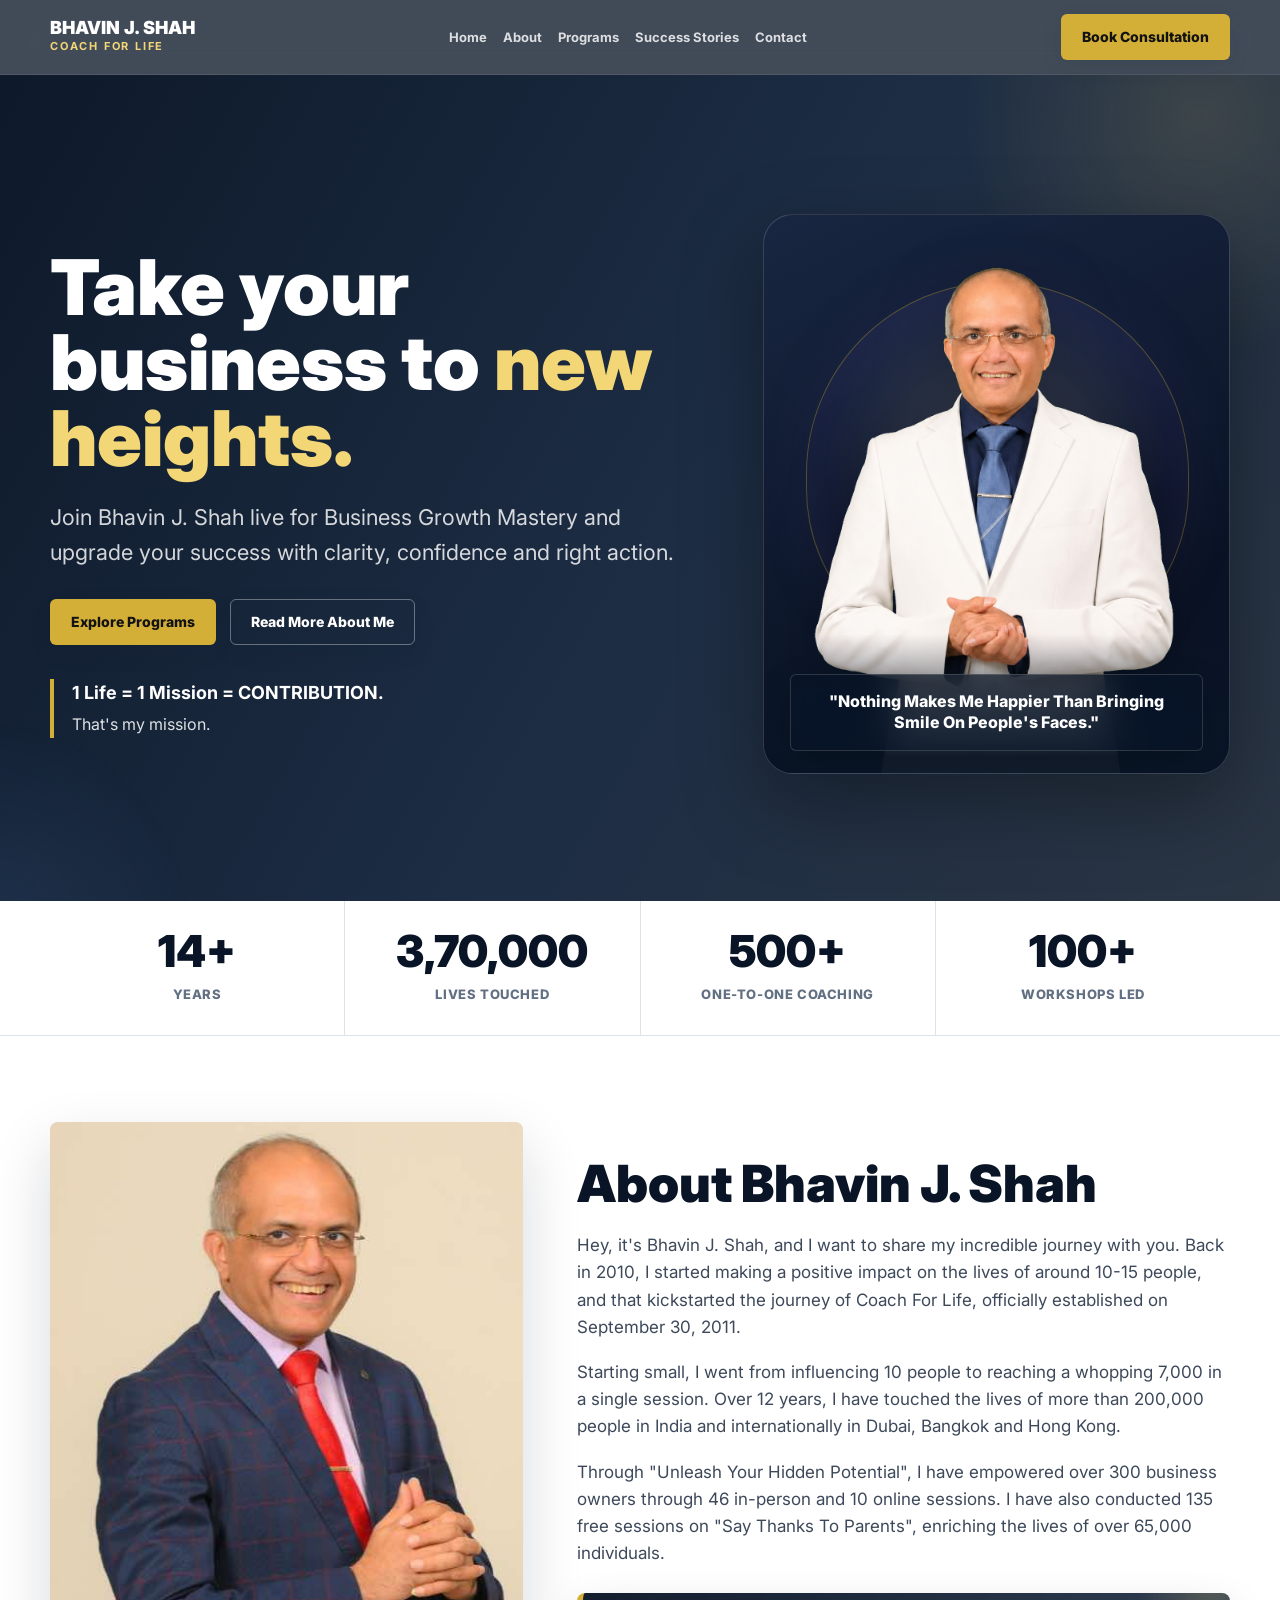
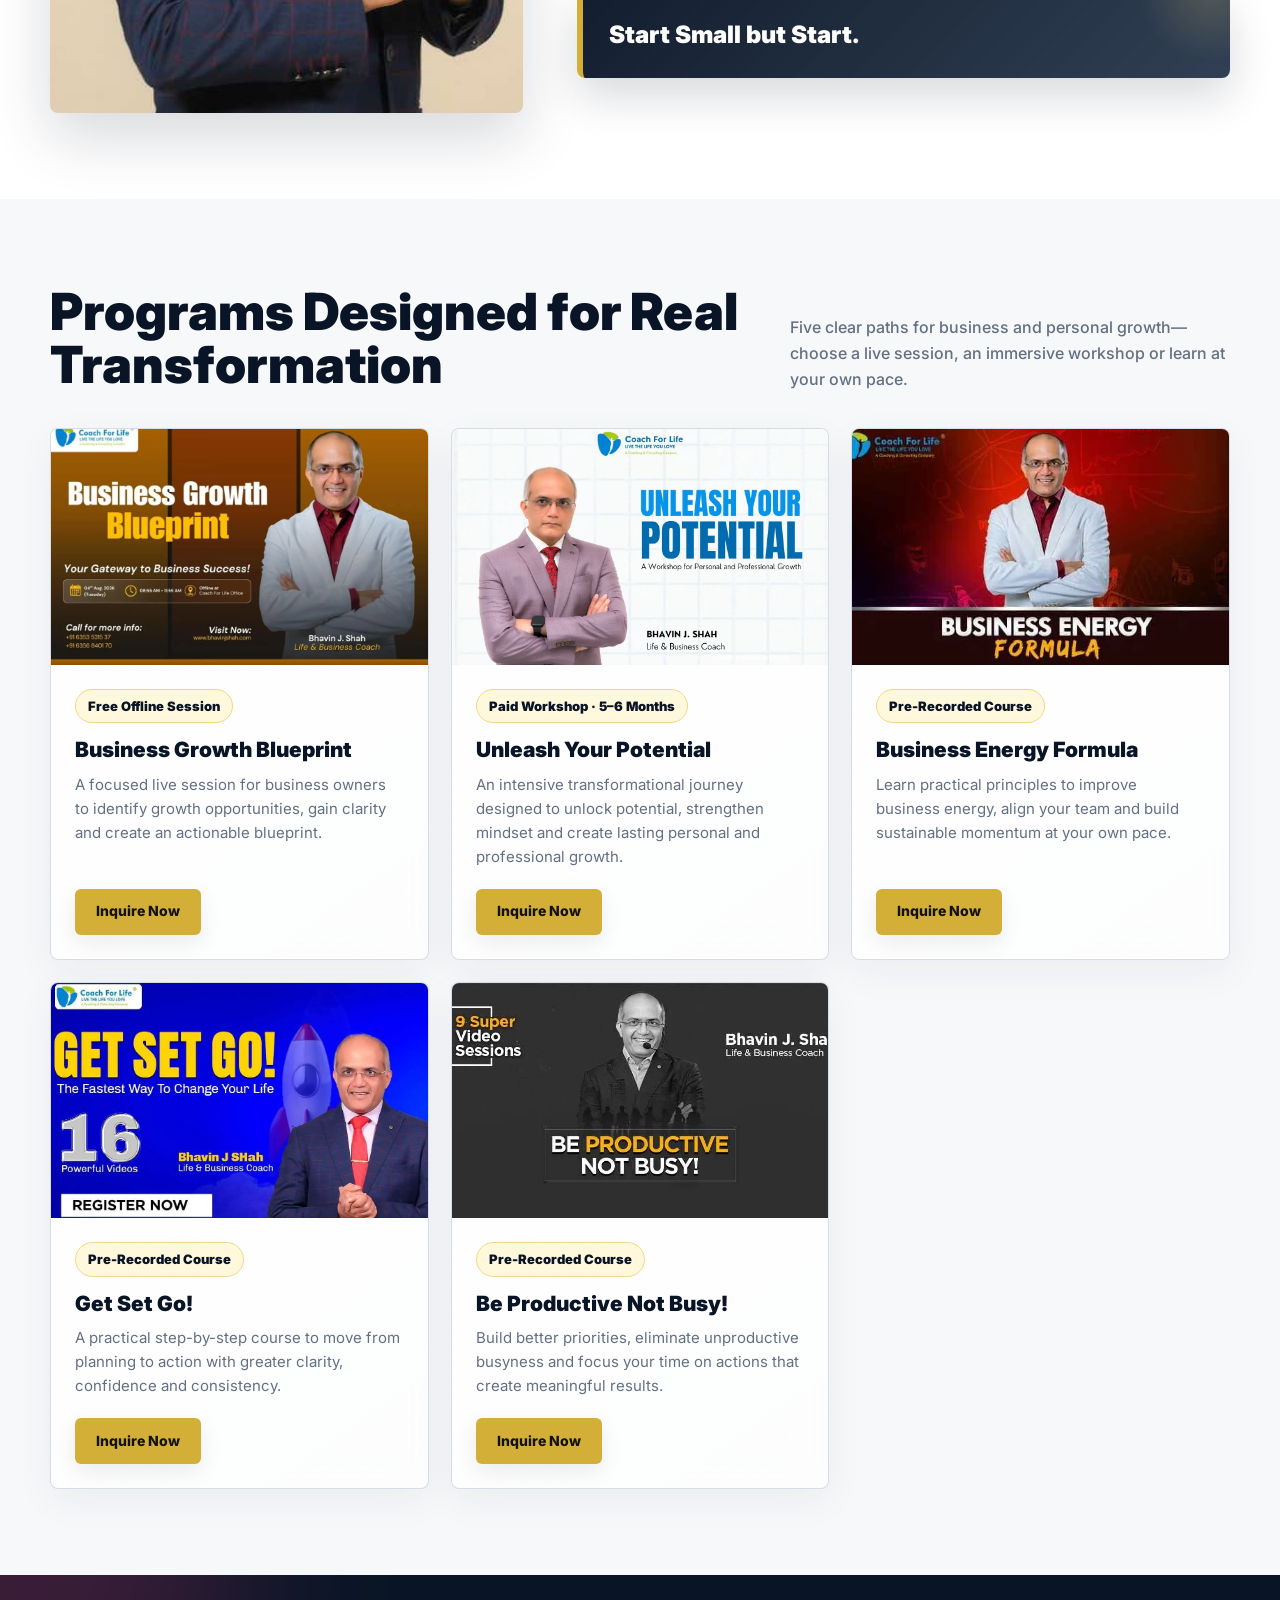
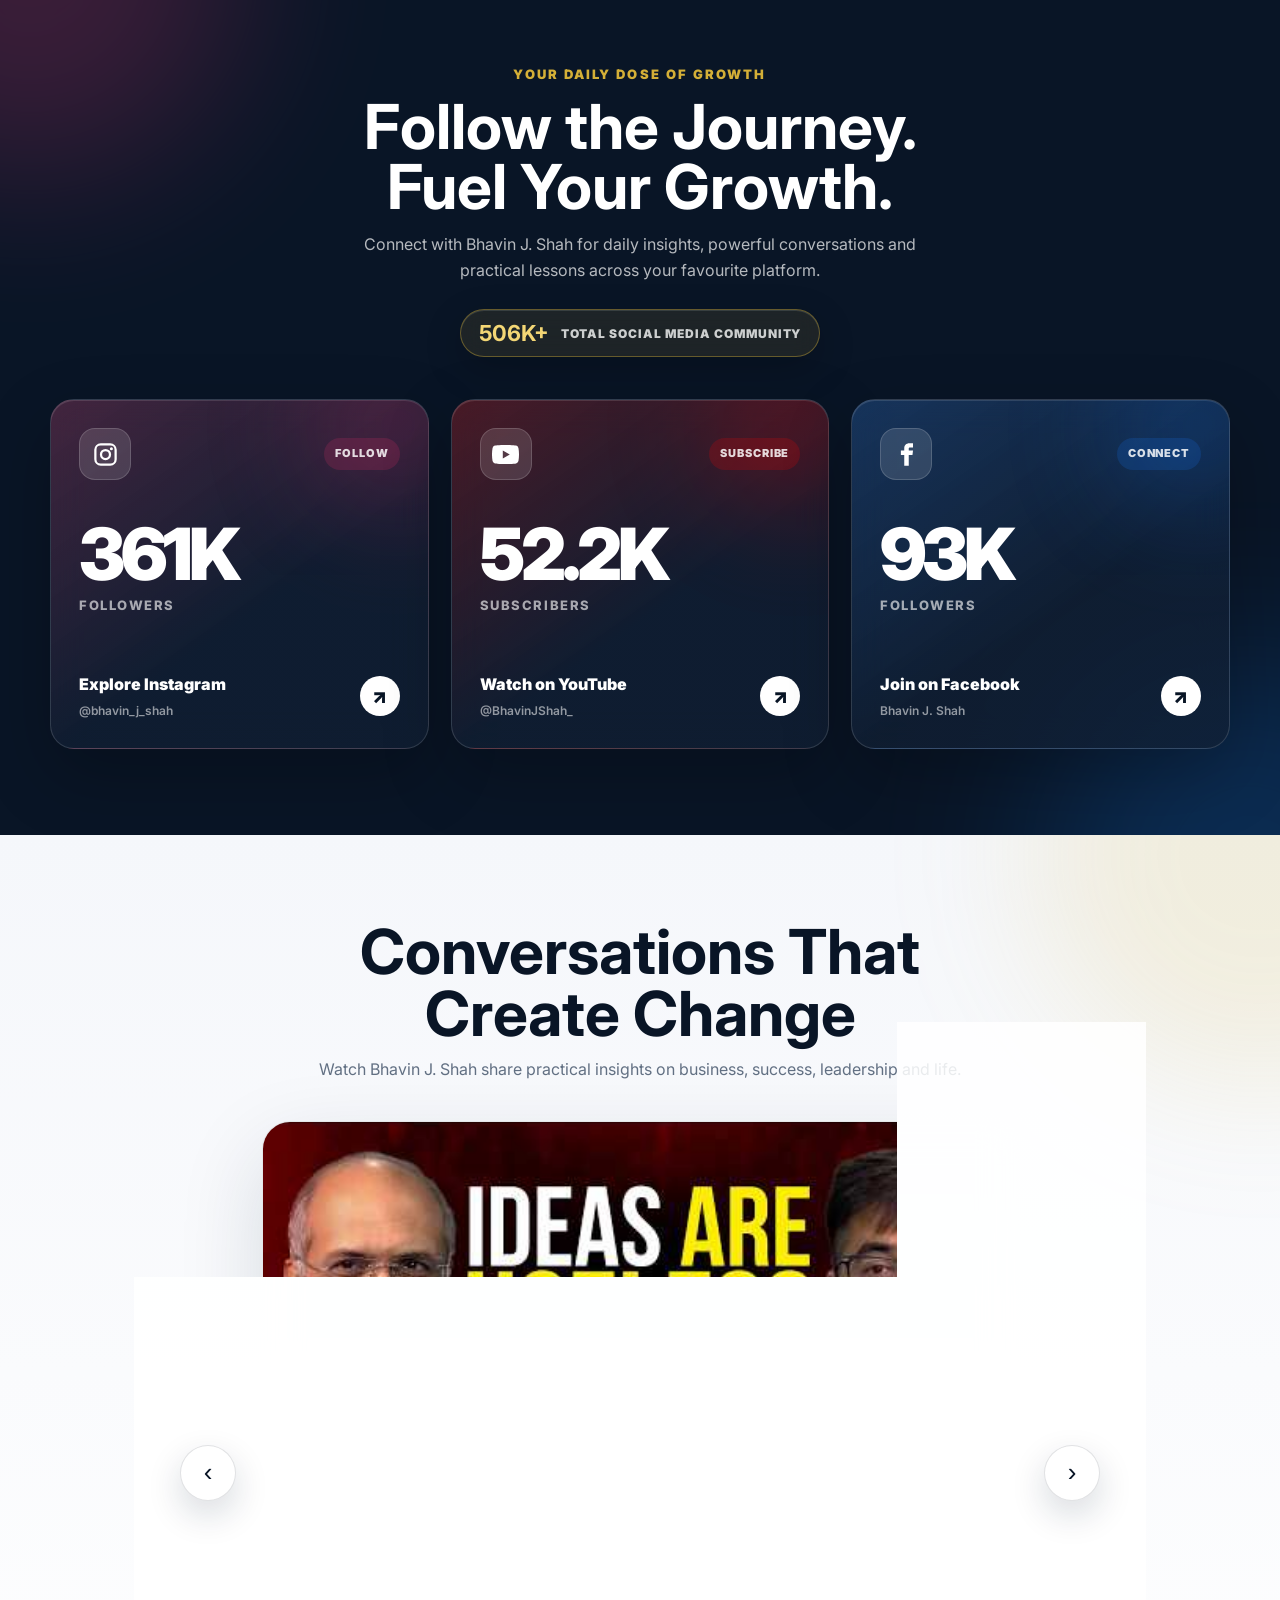
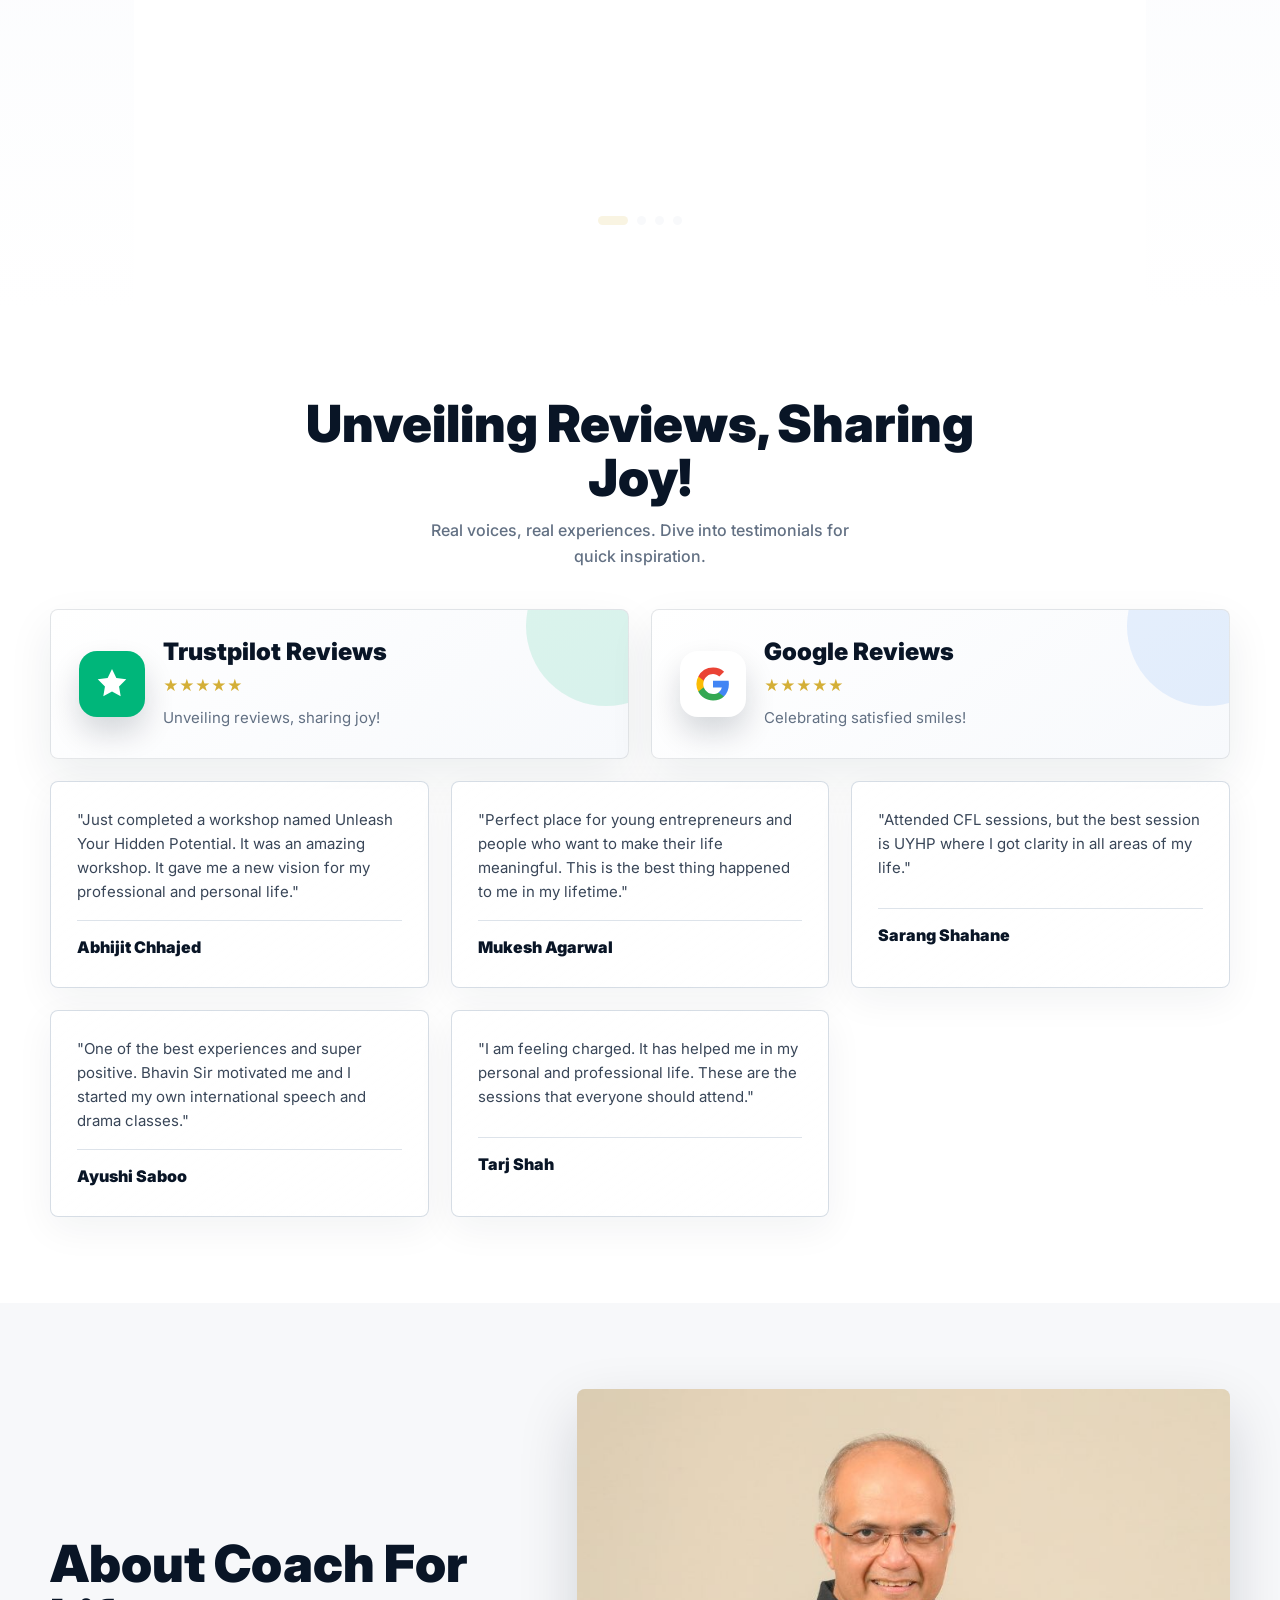
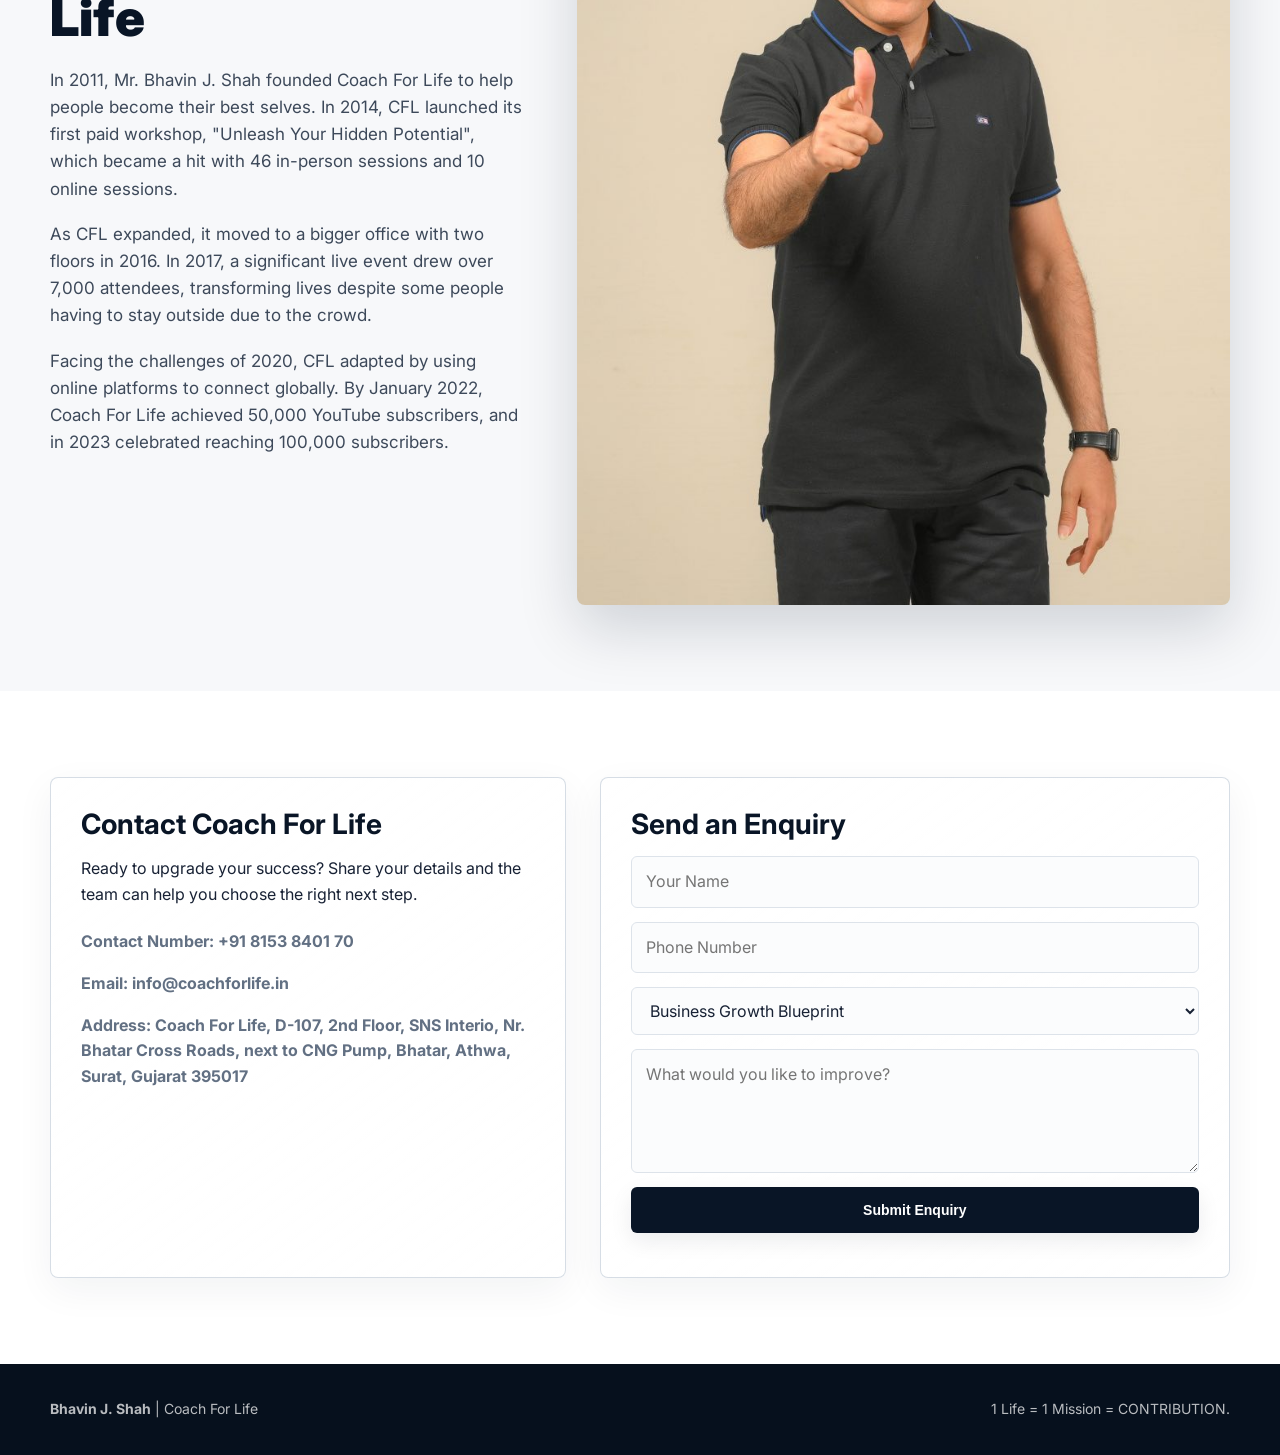
==== index.html @ 2da85130 "Redesign review platform cards" ====
<!DOCTYPE html>
<html lang="en">
<head>
  <meta charset="UTF-8" />
  <meta name="viewport" content="width=device-width, initial-scale=1.0" />
  <title>Bhavin J. Shah | Coach For Life</title>
  <meta name="description" content="Bhavin J. Shah is a life and business coach, founder of Coach For Life, helping people and business owners grow with clarity, mindset and meaningful action." />
  <link rel="preconnect" href="https://fonts.googleapis.com">
  <link rel="preconnect" href="https://fonts.gstatic.com" crossorigin>
  <link href="https://fonts.googleapis.com/css2?family=Inter:wght@400;500;600;700;800;900&display=swap" rel="stylesheet">
  <style>
    :root {
      --navy: #091526;
      --navy-2: #0f2038;
      --ink: #182235;
      --muted: #627083;
      --gold: #d4af37;
      --gold-2: #f3d675;
      --line: #dde3ea;
      --paper: #f7f8fa;
      --white: #ffffff;
      --green: #1b7f64;
      --rose: #a44a5d;
    }

    * { box-sizing: border-box; }
    html { scroll-behavior: smooth; }
    body {
      margin: 0;
      font-family: Inter, Arial, sans-serif;
      color: var(--ink);
      background: var(--paper);
      line-height: 1.6;
    }
    img { max-width: 100%; display: block; }
    a { color: inherit; text-decoration: none; }

    .container {
      width: min(1180px, calc(100% - 40px));
      margin: 0 auto;
    }

    .site-header {
      position: sticky;
      top: 0;
      z-index: 50;
      background: rgba(9, 21, 38, 0.96);
      color: var(--white);
      border-bottom: 1px solid rgba(255,255,255,0.08);
      backdrop-filter: blur(14px);
    }
    .nav {
      min-height: 74px;
      display: flex;
      align-items: center;
      justify-content: space-between;
      gap: 24px;
    }
    .brand {
      display: grid;
      gap: 0;
      letter-spacing: 0;
      flex-shrink: 0;
    }
    .brand strong {
      font-size: 18px;
      line-height: 1.1;
      font-weight: 900;
    }
    .brand span {
      color: var(--gold-2);
      font-size: 11px;
      font-weight: 700;
      letter-spacing: 1.8px;
      text-transform: uppercase;
    }
    .nav-links {
      display: flex;
      align-items: center;
      gap: 16px;
      font-size: 13px;
      font-weight: 700;
      color: rgba(255,255,255,0.82);
    }
    .nav-links a { padding: 10px 0; }
    .nav-links a:hover { color: var(--gold-2); }
    .menu-toggle { display: none; }
    .menu-toggle span,
    .menu-toggle span::before,
    .menu-toggle span::after {
      display: block;
      width: 20px;
      height: 2px;
      background: currentColor;
      border-radius: 999px;
      content: "";
    }
    .menu-toggle span {
      position: relative;
    }
    .menu-toggle span::before,
    .menu-toggle span::after {
      position: absolute;
      left: 0;
    }
    .menu-toggle span::before { top: -7px; }
    .menu-toggle span::after { top: 7px; }

    .btn {
      display: inline-flex;
      align-items: center;
      justify-content: center;
      gap: 8px;
      min-height: 46px;
      padding: 0 20px;
      border-radius: 6px;
      border: 1px solid transparent;
      font-weight: 800;
      font-size: 14px;
      transition: transform .18s ease, background .18s ease, border-color .18s ease;
    }
    .btn:hover { transform: translateY(-2px); }
    .btn-gold {
      background: var(--gold);
      color: #121212;
    }
    .btn-dark {
      background: var(--navy);
      color: var(--white);
    }
    .btn-line {
      border-color: rgba(255,255,255,0.35);
      color: var(--white);
    }

    .hero {
      background:
        linear-gradient(120deg, rgba(9,21,38,.98) 0%, rgba(15,32,56,.94) 53%, rgba(9,21,38,.86) 100%);
      color: var(--white);
      min-height: calc(100vh - 74px);
      display: grid;
      align-items: center;
      padding: 58px 0 46px;
    }
    .hero-grid {
      display: grid;
      grid-template-columns: minmax(0, 1.1fr) minmax(320px, .78fr);
      gap: 54px;
      align-items: center;
    }
    .hero h1 {
      font-size: clamp(42px, 6vw, 82px);
      line-height: .98;
      margin: 0 0 24px;
      letter-spacing: 0;
      max-width: 810px;
      font-weight: 900;
    }
    .hero h1 span { color: var(--gold-2); }
    .hero-copy {
      font-size: clamp(17px, 1.7vw, 22px);
      color: rgba(255,255,255,.82);
      max-width: 700px;
      margin: 0 0 30px;
    }
    .hero-actions {
      display: flex;
      gap: 14px;
      flex-wrap: wrap;
      margin-bottom: 34px;
    }
    .mission {
      border-left: 4px solid var(--gold);
      padding-left: 18px;
      color: rgba(255,255,255,.86);
      font-size: 16px;
      max-width: 610px;
    }
    .mission strong {
      color: var(--white);
      display: block;
      font-size: 18px;
      margin-bottom: 4px;
    }
    .hero-card {
      position: relative;
      isolation: isolate;
      border-radius: 30px;
      overflow: hidden;
      box-shadow: 0 30px 80px rgba(0,0,0,.34);
      background:
        radial-gradient(circle at 50% 43%, rgba(212,175,55,.18), transparent 43%),
        linear-gradient(155deg, #182641 0%, #0b1426 72%);
      min-height: 560px;
    }
    .hero-card::before {
      content: "";
      position: absolute;
      z-index: -1;
      width: 82%;
      aspect-ratio: 1;
      left: 9%;
      top: 12%;
      border: 1px solid rgba(212,175,55,.34);
      border-radius: 50% 50% 46% 46%;
      background: radial-gradient(circle at 50% 32%, rgba(84,101,164,.25), rgba(34,28,75,.08) 58%, transparent 72%);
      box-shadow: inset 0 0 80px rgba(128,91,190,.12), 0 0 55px rgba(69,47,123,.14);
    }
    .hero-card::after {
      content: "";
      position: absolute;
      z-index: 1;
      inset: auto 0 0;
      height: 25%;
      pointer-events: none;
      background: linear-gradient(180deg, transparent, rgba(9,21,38,.96) 88%);
    }
    .hero-card img {
      position: absolute;
      z-index: 1;
      left: 50%;
      bottom: 0;
      width: 100%;
      height: 100%;
      min-height: 560px;
      object-fit: contain;
      object-position: center bottom;
      transform: translateX(-50%);
      filter: drop-shadow(0 24px 34px rgba(0,0,0,.3));
    }
    .hero-note {
      z-index: 2;
      position: absolute;
      left: 26px;
      right: 26px;
      bottom: 22px;
      padding: 16px 18px;
      color: var(--white);
      background: rgba(9,21,38,.86);
      border: 1px solid rgba(255,255,255,.15);
      border-radius: 6px;
    }
    .hero-note p {
      margin: 0;
      font-size: 16px;
      font-weight: 800;
      line-height: 1.35;
      text-align: center;
    }

    .stats-band {
      background: var(--white);
      border-bottom: 1px solid var(--line);
    }
    .stats {
      display: grid;
      grid-template-columns: repeat(4, 1fr);
      gap: 1px;
      background: var(--line);
    }
    .stat {
      background: var(--white);
      padding: 28px 22px;
      text-align: center;
    }
    .stat strong {
      display: block;
      color: var(--navy);
      font-size: clamp(28px, 4vw, 44px);
      line-height: 1;
      font-weight: 900;
      margin-bottom: 8px;
    }
    .stat span {
      color: var(--muted);
      font-size: 13px;
      font-weight: 800;
      text-transform: uppercase;
      letter-spacing: .6px;
    }

    section { scroll-margin-top: 92px; }
    .section {
      padding: 86px 0;
      background: var(--paper);
    }
    .section.white { background: var(--white); }
    .section.dark {
      background: var(--navy);
      color: var(--white);
    }
    .section-head {
      display: flex;
      justify-content: space-between;
      gap: 28px;
      align-items: flex-end;
      margin-bottom: 36px;
    }
    .section-head h2,
    .center-head h2 {
      margin: 0;
      font-size: clamp(32px, 4vw, 54px);
      line-height: 1.05;
      letter-spacing: 0;
      color: var(--navy);
      font-weight: 900;
      max-width: 760px;
    }
    .dark .section-head h2,
    .dark .center-head h2 { color: var(--white); }
    .section-head p,
    .center-head p {
      margin: 0;
      color: var(--muted);
      max-width: 440px;
      font-weight: 500;
    }
    .dark .section-head p,
    .dark .center-head p { color: rgba(255,255,255,.72); }
    .center-head {
      text-align: center;
      display: grid;
      gap: 14px;
      justify-items: center;
      margin-bottom: 40px;
    }

    .about-grid {
      display: grid;
      grid-template-columns: .84fr 1.16fr;
      gap: 54px;
      align-items: center;
    }
    .portrait-frame {
      border-radius: 8px;
      overflow: hidden;
      background: #e8ebef;
      box-shadow: 0 24px 60px rgba(9,21,38,.16);
    }
    .portrait-frame img {
      width: 100%;
      aspect-ratio: 4 / 5;
      object-fit: cover;
    }
    .story {
      display: grid;
      gap: 18px;
      font-size: 17px;
      color: #3d495a;
    }
    .story p { margin: 0; }
    .quote-panel {
      margin-top: 26px;
      padding: 26px;
      background: var(--navy);
      color: var(--white);
      border-left: 6px solid var(--gold);
      border-radius: 8px;
      font-size: 24px;
      line-height: 1.35;
      font-weight: 900;
    }

    .feature-grid,
    .program-grid,
    .blog-grid,
    .testimonial-grid {
      display: grid;
      grid-template-columns: repeat(3, 1fr);
      gap: 22px;
    }
    .feature,
    .program,
    .blog,
    .testimonial {
      background: var(--white);
      border: 1px solid var(--line);
      border-radius: 8px;
      overflow: hidden;
      min-height: 100%;
    }
    .feature { padding: 28px; }
    .feature strong,
    .program h3,
    .blog h3 {
      display: block;
      color: var(--navy);
      font-size: 21px;
      line-height: 1.2;
      margin: 0 0 10px;
      font-weight: 900;
    }
    .feature p,
    .program p,
    .blog p,
    .testimonial p {
      margin: 0;
      color: var(--muted);
      font-size: 15px;
    }
    .review-platform-grid {
      display: grid;
      grid-template-columns: repeat(2, minmax(0, 1fr));
      gap: 22px;
      margin-bottom: 22px;
    }
    .review-platform {
      position: relative;
      overflow: hidden;
      display: flex;
      align-items: center;
      gap: 18px;
      min-height: 150px;
      padding: 28px;
      background: linear-gradient(145deg, #ffffff 0%, #f7f9fc 100%);
      border: 1px solid rgba(9, 21, 38, .1);
      border-radius: 8px;
      box-shadow: 0 18px 45px rgba(15, 32, 56, .08);
    }
    .review-platform::after {
      content: "";
      position: absolute;
      right: -58px;
      top: -64px;
      width: 160px;
      height: 160px;
      border-radius: 50%;
      background: var(--brand-glow, rgba(212, 175, 55, .12));
      opacity: .8;
      pointer-events: none;
    }
    .review-logo {
      position: relative;
      z-index: 1;
      flex: 0 0 66px;
      width: 66px;
      height: 66px;
      display: grid;
      place-items: center;
      border-radius: 18px;
      background: var(--brand-bg, var(--navy));
      color: var(--white);
      box-shadow: 0 16px 30px rgba(9, 21, 38, .16);
    }
    .review-logo svg { width: 36px; height: 36px; display: block; }
    .review-logo.trustpilot { --brand-bg: #00b67a; }
    .review-logo.google { --brand-bg: #ffffff; }
    .review-copy {
      position: relative;
      z-index: 1;
      display: grid;
      gap: 8px;
    }
    .review-copy strong {
      color: var(--navy);
      font-size: 24px;
      line-height: 1.12;
      font-weight: 900;
    }
    .review-copy p {
      margin: 0;
      color: var(--muted);
      font-size: 15px;
    }
    .review-stars {
      display: flex;
      gap: 3px;
      color: #d4af37;
      font-size: 15px;
      letter-spacing: 0;
    }
    .program img,
    .blog img {
      width: 100%;
      aspect-ratio: 16 / 10;
      object-fit: cover;
    }
    .program {
      display: flex;
      flex-direction: column;
    }
    .program-body,
    .blog-body { padding: 24px; }
    .price {
      display: inline-flex;
      margin-bottom: 14px;
      color: var(--navy);
      background: #fff8dc;
      border: 1px solid #efd882;
      border-radius: 999px;
      padding: 6px 12px;
      font-size: 13px;
      font-weight: 900;
    }
    .program-body {
      display: flex;
      flex-direction: column;
      align-items: flex-start;
      flex: 1;
    }
    .program-body > p { margin-bottom: 20px; }
    .program-cta { margin-top: auto; }
    .program-type {
      color: var(--navy);
      background: #fff8dc;
      border: 1px solid #efd882;
      border-radius: 999px;
      padding: 6px 12px;
      margin-bottom: 14px;
      font-size: 13px;
      font-weight: 900;
    }

    .social-section { position: relative; overflow: hidden; }
    .social-section::before, .social-section::after { content: ""; position: absolute; width: 420px; height: 420px; border-radius: 50%; filter: blur(85px); opacity: .2; pointer-events: none; }
    .social-section::before { background: #ff3f81; left: -180px; top: -220px; }
    .social-section::after { background: #1687ff; right: -180px; bottom: -240px; }
    .social-heading { text-align: center; max-width: 760px; margin: 0 auto 42px; position: relative; z-index: 1; }
    .social-eyebrow { color: var(--gold); font-size: 13px; font-weight: 900; letter-spacing: .16em; text-transform: uppercase; }
    .social-heading h2 { margin: 10px 0 14px; color: #fff; font-size: clamp(36px, 5vw, 62px); line-height: .98; }
    .social-heading h2 .heading-line { display: block; }
    .social-heading p { margin: 0 auto; color: rgba(255,255,255,.7); max-width: 620px; }
    .social-total { width: fit-content; margin: 26px auto 0; padding: 12px 18px; display: flex; align-items: center; gap: 12px; border: 1px solid rgba(212,175,55,.4); border-radius: 999px; background: rgba(212,175,55,.1); box-shadow: 0 12px 38px rgba(0,0,0,.2), inset 0 1px 0 rgba(255,255,255,.12); backdrop-filter: blur(14px); }
    .social-total strong { color: var(--gold-2); font-size: 22px; line-height: 1; }
    .social-total span { color: rgba(255,255,255,.78); font-size: 12px; font-weight: 900; letter-spacing: .08em; text-transform: uppercase; }
    .social-grid { display: grid; grid-template-columns: repeat(3, 1fr); gap: 22px; position: relative; z-index: 1; }
    .social-card { --platform: 255,255,255; position: relative; min-height: 350px; padding: 28px; border: 1px solid rgba(255,255,255,.14); border-radius: 24px; overflow: hidden; color: #fff; background: linear-gradient(145deg,rgba(var(--platform),.22),rgba(12,27,48,.72) 58%),rgba(255,255,255,.06); box-shadow: inset 0 1px 0 rgba(255,255,255,.12),0 26px 70px rgba(0,0,0,.24); backdrop-filter: blur(18px); -webkit-backdrop-filter: blur(18px); transition: transform .45s cubic-bezier(.2,.8,.2,1),border-color .35s ease,box-shadow .35s ease; display:flex; flex-direction:column; }
    .social-card::after { content:""; position:absolute; width:190px; height:190px; border-radius:50%; right:-65px; top:-70px; background:rgb(var(--platform)); filter:blur(55px); opacity:.22; }
    .social-card:hover { transform:translateY(-10px) scale(1.015); border-color:rgba(var(--platform),.55); box-shadow:0 34px 80px rgba(0,0,0,.36),0 0 35px rgba(var(--platform),.12); }
    .social-card.instagram { --platform:225,48,108; } .social-card.youtube { --platform:255,0,0; } .social-card.facebook { --platform:24,119,242; }
    .social-card-top { display:flex; align-items:center; justify-content:space-between; position:relative; z-index:1; }
    .social-icon { width:52px; height:52px; border-radius:16px; display:grid; place-items:center; background:rgba(255,255,255,.13); border:1px solid rgba(255,255,255,.16); }
    .social-icon svg { width:27px; height:27px; fill:currentColor; }
    .social-action { padding:7px 11px; border-radius:999px; font-size:11px; font-weight:900; letter-spacing:.08em; text-transform:uppercase; background:rgba(var(--platform),.18); color:rgba(255,255,255,.84); }
    .social-count { margin-top:42px; font-size:clamp(48px,6vw,72px); font-weight:950; line-height:.9; letter-spacing:-.055em; position:relative; z-index:1; }
    .social-metric { margin-top:8px; color:rgba(255,255,255,.62); font-size:13px; font-weight:800; letter-spacing:.12em; text-transform:uppercase; }
    .social-link { margin-top:auto; padding-top:34px; display:flex; align-items:center; justify-content:space-between; gap:16px; color:#fff; text-decoration:none; font-weight:900; position:relative; z-index:1; }
    .social-handle { display:block; color:rgba(255,255,255,.55); font-size:12px; font-weight:600; margin-top:4px; }
    .social-arrow { width:40px; height:40px; flex:0 0 40px; border-radius:50%; display:grid; place-items:center; background:#fff; color:var(--navy); font-size:20px; transition:transform .3s ease; }
    .social-card:hover .social-arrow { transform:translate(3px,-3px) rotate(-8deg); }

    .podcast-section { position: relative; overflow: hidden; background: linear-gradient(180deg, #f5f7fb 0%, #fff 100%); }
    .podcast-section::before { content: ""; position: absolute; width: 460px; height: 460px; right: -210px; top: -210px; border-radius: 50%; background: rgba(212,175,55,.14); filter: blur(70px); pointer-events: none; }
    .podcast-heading { text-align: center; max-width: 720px; margin: 0 auto 38px; }
    .podcast-heading h2 { margin: 0 0 12px; color: var(--navy); font-size: clamp(38px, 5vw, 62px); line-height: 1; }
    .podcast-heading p { margin: 0; color: var(--muted); }
    .podcast-carousel { position: relative; max-width: 920px; margin: 0 auto; padding: 0 82px; touch-action: pan-y; }
    .podcast-stage { display: flex; flex-direction: column; overflow: hidden; width: 100%; min-height: 610px; border: 1px solid rgba(9,21,38,.1); border-radius: 28px; background: rgba(255,255,255,.86); box-shadow: 0 30px 85px rgba(15,32,56,.14); backdrop-filter: blur(18px); -webkit-backdrop-filter: blur(18px); }
    .podcast-media { position: relative; width: 100%; aspect-ratio: 16 / 9; overflow: hidden; background: var(--navy); }
    .podcast-media img { width: 100%; height: 100%; object-fit: cover; display: block; transition: transform .6s cubic-bezier(.2,.8,.2,1), opacity .25s ease; }
    .podcast-stage:hover .podcast-media img { transform: scale(1.025); }
    .podcast-play { position: absolute; inset: 0; display: grid; place-items: center; cursor: pointer; text-decoration: none; }
    .podcast-play span { width: 72px; height: 72px; border-radius: 50%; display: grid; place-items: center; color: #fff; background: rgba(255,0,0,.9); box-shadow: 0 18px 45px rgba(0,0,0,.34); font-size: 25px; padding-left: 4px; }
    .podcast-copy { flex: 1; padding: 30px 38px 34px; display: flex; flex-direction: column; justify-content: flex-start; align-items: flex-start; }
    .podcast-number { color: var(--gold); font-size: 13px; font-weight: 950; letter-spacing: .16em; text-transform: uppercase; }
    .podcast-title { width: 100%; min-height: 2.5em; margin: 12px 0 22px; color: var(--navy); font-size: clamp(24px, 2.5vw, 32px); line-height: 1.25; }
    .podcast-watch { margin-top: auto; }
    .podcast-watch { display: inline-flex; align-items: center; gap: 10px; text-decoration: none; }
    .podcast-watch::after { content: "↗"; font-size: 18px; }
    .podcast-nav { position: absolute; top: 50%; width: 56px; height: 56px; margin-top: -28px; border: 1px solid rgba(9,21,38,.12); border-radius: 50%; background: #fff; color: var(--navy); box-shadow: 0 14px 35px rgba(15,32,56,.16); cursor: pointer; font-size: 26px; transition: transform .25s ease, background .25s ease, color .25s ease; z-index: 2; }
    .podcast-nav:hover { transform: scale(1.08); background: var(--navy); color: #fff; }
    .podcast-prev { left: 0; } .podcast-next { right: 0; }
    .podcast-dots { display: flex; justify-content: center; gap: 9px; margin-top: 24px; }
    .podcast-dot { width: 9px; height: 9px; padding: 0; border: 0; border-radius: 999px; background: #cbd3df; cursor: pointer; transition: width .3s ease, background .3s ease; }
    .podcast-dot.active { width: 30px; background: var(--gold); }

    .gallery-grid {
      display: grid;
      grid-template-columns: repeat(2, 1fr);
      gap: 24px;
    }
    .gallery-card {
      position: relative;
      min-height: 420px;
      border-radius: 8px;
      overflow: hidden;
      background: var(--navy);
    }
    .gallery-card img {
      width: 100%;
      height: 100%;
      min-height: 420px;
      object-fit: cover;
    }
    .gallery-card::after {
      content: "";
      position: absolute;
      inset: 0;
      background: linear-gradient(180deg, rgba(9,21,38,0) 36%, rgba(9,21,38,.86));
    }
    .gallery-card div {
      position: absolute;
      left: 24px;
      right: 24px;
      bottom: 24px;
      z-index: 1;
      color: var(--white);
    }
    .gallery-card h3 {
      margin: 0 0 4px;
      font-size: 30px;
      line-height: 1.1;
    }
    .gallery-card p { margin: 0; color: rgba(255,255,255,.74); }

    .testimonial {
      padding: 26px;
      display: grid;
      gap: 16px;
    }
    .testimonial p {
      color: #394658;
      font-size: 15px;
    }
    .person {
      color: var(--navy);
      font-weight: 900;
      border-top: 1px solid var(--line);
      padding-top: 14px;
    }

    .resources {
      display: grid;
      grid-template-columns: .9fr 1.1fr;
      gap: 38px;
      align-items: start;
    }
    .resource-list {
      display: grid;
      gap: 14px;
    }
    .resource-item {
      background: rgba(255,255,255,.08);
      border: 1px solid rgba(255,255,255,.12);
      border-radius: 8px;
      padding: 18px;
      color: rgba(255,255,255,.82);
    }
    .resource-item strong {
      display: block;
      color: var(--white);
      font-size: 18px;
      margin-bottom: 4px;
    }

    .contact-grid {
      display: grid;
      grid-template-columns: .9fr 1.1fr;
      gap: 34px;
    }
    .contact-card,
    .contact-form {
      background: var(--white);
      border: 1px solid var(--line);
      border-radius: 8px;
      padding: 30px;
    }
    .contact-card h3,
    .contact-form h3 {
      margin: 0 0 16px;
      color: var(--navy);
      font-size: 28px;
      line-height: 1.15;
    }
    .contact-list {
      display: grid;
      gap: 16px;
      margin-top: 22px;
      color: var(--muted);
      font-weight: 700;
    }
    .form-grid {
      display: grid;
      gap: 14px;
    }
    input,
    textarea,
    select {
      width: 100%;
      min-height: 48px;
      border: 1px solid var(--line);
      border-radius: 6px;
      padding: 12px 14px;
      font: inherit;
      background: #fbfcfd;
      color: var(--ink);
    }
    textarea { min-height: 124px; resize: vertical; }

    .footer {
      background: #06101d;
      color: rgba(255,255,255,.72);
      padding: 34px 0;
    }
    .footer-row {
      display: flex;
      justify-content: space-between;
      gap: 24px;
      align-items: center;
      font-size: 14px;
    }

    @media (max-width: 980px) {
      .menu-toggle {
        display: inline-grid;
        place-items: center;
        width: 44px;
        height: 44px;
        border: 1px solid rgba(255,255,255,.18);
        border-radius: 6px;
        background: transparent;
        color: var(--white);
        font-size: 24px;
      }
      .nav-links {
        position: absolute;
        left: 0;
        right: 0;
        top: 74px;
        display: none;
        padding: 16px 20px 22px;
        background: var(--navy);
        border-top: 1px solid rgba(255,255,255,.1);
        flex-direction: column;
        align-items: flex-start;
      }
      .nav-links.open { display: flex; }
      .nav-cta { display: none; }
      .hero { min-height: auto; }
      .hero-grid,
      .about-grid,
      .social-grid,
      .resources,
      .contact-grid {
        grid-template-columns: 1fr;
      }
      .hero-card { order: -1; }
      .social-card { min-height: 300px; }
      .podcast-carousel { padding: 0 66px; }
      .podcast-stage { min-height: 560px; }
      .section-head {
        display: grid;
        align-items: start;
      }
      .stats,
      .feature-grid,
      .review-platform-grid,
      .program-grid,
      .blog-grid,
      .testimonial-grid {
        grid-template-columns: repeat(2, 1fr);
      }
    }

    @media (max-width: 640px) {
      .container { width: min(100% - 28px, 1180px); }
      .nav { min-height: 66px; }
      .nav-links { top: 66px; }
      .brand strong { font-size: 16px; }
      .hero { padding: 44px 0 34px; }
      .hero-grid { gap: 32px; }
      .hero h1 { font-size: 40px; }
      .hero-card,
      .hero-card img { min-height: 450px; }
      .section { padding: 62px 0; }
      .stats,
      .feature-grid,
      .review-platform-grid,
      .program-grid,
      .blog-grid,
      .testimonial-grid,
      .gallery-grid {
        grid-template-columns: 1fr;
      }
      .review-platform {
        align-items: flex-start;
        min-height: 0;
        padding: 24px;
      }
      .stat { padding: 24px 14px; }
      .gallery-card,
      .gallery-card img { min-height: 330px; }
      .podcast-carousel { padding: 0 0 78px; }
      .podcast-nav { top: auto; bottom: 0; }
      .podcast-prev { left: calc(50% - 66px); }
      .podcast-next { right: calc(50% - 66px); }
      .podcast-stage { min-height: 470px; }
      .podcast-copy { padding: 24px 22px 28px; }
      .podcast-title { min-height: 3.75em; font-size: 23px; }
      .footer-row {
        display: grid;
      }
    }

    /* Selective glass surfaces and Apple-style motion polish */
    .site-header {
      background: rgba(9, 21, 38, .76);
      -webkit-backdrop-filter: saturate(155%) blur(22px);
      backdrop-filter: saturate(155%) blur(22px);
      transition: background .35s ease, box-shadow .35s ease, border-color .35s ease;
    }
    .site-header.is-scrolled {
      background: rgba(9, 21, 38, .9);
      border-bottom-color: rgba(255,255,255,.13);
      box-shadow: 0 12px 38px rgba(3, 10, 20, .2);
    }
    .hero { position: relative; overflow: hidden; }
    .hero::before,
    .hero::after {
      content: "";
      position: absolute;
      border-radius: 50%;
      pointer-events: none;
      filter: blur(2px);
    }
    .hero::before {
      width: 520px;
      height: 520px;
      right: -180px;
      top: -220px;
      background: radial-gradient(circle, rgba(243,214,117,.13), transparent 67%);
    }
    .hero::after {
      width: 440px;
      height: 440px;
      left: -240px;
      bottom: -250px;
      background: radial-gradient(circle, rgba(86,139,204,.14), transparent 68%);
    }
    .hero-grid { position: relative; z-index: 1; }
    .hero-card {
      border: 1px solid rgba(255,255,255,.16);
      transform: perspective(1200px) rotateX(var(--hero-rx, 0deg)) rotateY(var(--hero-ry, 0deg)) translateY(var(--hero-y, 0px));
      transition: transform .45s cubic-bezier(.2,.8,.2,1), box-shadow .45s ease;
      will-change: transform;
    }
    .hero-note {
      background: rgba(9,21,38,.67);
      -webkit-backdrop-filter: saturate(145%) blur(18px);
      backdrop-filter: saturate(145%) blur(18px);
      box-shadow: 0 14px 35px rgba(0,0,0,.18);
    }
    .program,
    .testimonial,
    .contact-card,
    .contact-form,
    .quote-panel {
      background: linear-gradient(145deg, rgba(255,255,255,.92), rgba(255,255,255,.72));
      border-color: rgba(174,187,204,.5);
      -webkit-backdrop-filter: saturate(135%) blur(16px);
      backdrop-filter: saturate(135%) blur(16px);
      box-shadow: 0 12px 38px rgba(15,32,56,.055);
    }
    .quote-panel {
      position: relative;
      overflow: hidden;
      color: var(--white);
      background: linear-gradient(135deg, rgba(9,21,38,.96), rgba(15,32,56,.86));
      border-color: rgba(255,255,255,.12);
      border-left-color: var(--gold);
      box-shadow: 0 18px 44px rgba(9,21,38,.16);
    }
    .quote-panel::after {
      content: "";
      position: absolute;
      width: 150px;
      height: 150px;
      right: -55px;
      top: -80px;
      border-radius: 50%;
      background: radial-gradient(circle, rgba(243,214,117,.2), transparent 68%);
      pointer-events: none;
    }
    .program,
    .testimonial {
      transition: transform .45s cubic-bezier(.2,.8,.2,1), box-shadow .45s ease, border-color .45s ease;
    }
    .program:hover,
    .testimonial:hover {
      transform: translateY(-7px);
      border-color: rgba(212,175,55,.55);
      box-shadow: 0 22px 55px rgba(15,32,56,.13);
    }
    .program img { transition: transform .7s cubic-bezier(.2,.8,.2,1); }
    .program:hover img { transform: scale(1.025); }
    .btn { box-shadow: 0 8px 22px rgba(9,21,38,.08); }
    .btn-gold:hover { box-shadow: 0 14px 28px rgba(212,175,55,.28); }
    .reveal-motion {
      opacity: 0;
      transform: translateY(26px) scale(.985);
      transition: opacity .75s cubic-bezier(.2,.8,.2,1), transform .75s cubic-bezier(.2,.8,.2,1);
      transition-delay: var(--reveal-delay, 0ms);
    }
    .reveal-motion.is-visible { opacity: 1; transform: translateY(0) scale(1); }
    .scroll-progress {
      position: fixed;
      z-index: 80;
      top: 0;
      left: 0;
      width: 100%;
      height: 3px;
      pointer-events: none;
      transform: scaleX(0);
      transform-origin: left center;
      background: linear-gradient(90deg, var(--gold), var(--gold-2));
      box-shadow: 0 0 14px rgba(243,214,117,.45);
    }
    @media (prefers-reduced-motion: reduce) {
      html { scroll-behavior: auto; }
      *, *::before, *::after { animation-duration: .01ms !important; transition-duration: .01ms !important; }
      .reveal-motion { opacity: 1; transform: none; }
      .hero-card { transform: none !important; }
    }
  </style>
</head>
<body>
  <header class="site-header">
    <div class="container nav">
      <a class="brand" href="#home" aria-label="Bhavin J. Shah Home">
        <strong>BHAVIN J. SHAH</strong>
        <span>Coach For Life</span>
      </a>
      <button class="menu-toggle" id="menuToggle" aria-label="Open menu" aria-expanded="false"><span aria-hidden="true"></span></button>
      <nav class="nav-links" id="navLinks" aria-label="Primary navigation">
        <a href="#home">Home</a>
        <a href="#about">About</a>
        <a href="#programs">Programs</a>
        <a href="#success-stories">Success Stories</a>
        <a href="#contact">Contact</a>
      </nav>
      <a class="btn btn-gold nav-cta" href="#contact">Book Consultation</a>
    </div>
  </header>

  <main>
    <section class="hero" id="home">
      <div class="container hero-grid">
        <div>
          <h1>Take your business to <span>new heights.</span></h1>
          <p class="hero-copy">Join Bhavin J. Shah live for Business Growth Mastery and upgrade your success with clarity, confidence and right action.</p>
          <div class="hero-actions">
            <a class="btn btn-gold" href="#programs">Explore Programs</a>
            <a class="btn btn-line" href="#about">Read More About Me</a>
          </div>
          <div class="mission">
            <strong>1 Life = 1 Mission = CONTRIBUTION.</strong>
            That's my mission.
          </div>
        </div>
        <div class="hero-card">
          <img src="assets/bhavin-hero-cutout.png" alt="Bhavin J. Shah portrait" />
          <div class="hero-note">
            <p>"Nothing Makes Me Happier Than Bringing Smile On People's Faces."</p>
          </div>
        </div>
      </div>
    </section>

    <div class="stats-band">
      <div class="container stats" aria-label="Impact numbers">
        <div class="stat"><strong>14+</strong><span>Years</span></div>
        <div class="stat"><strong>3,70,000</strong><span>Lives Touched</span></div>
        <div class="stat"><strong>500+</strong><span>One-to-One Coaching</span></div>
        <div class="stat"><strong>100+</strong><span>Workshops Led</span></div>
      </div>
    </div>

    <section class="section white" id="about">
      <div class="container about-grid">
        <div class="portrait-frame">
          <img src="[data-uri]" alt="Bhavin J. Shah speaking and smiling" />
        </div>
        <div>
          <div class="section-head" style="margin-bottom:22px">
            <h2>About Bhavin J. Shah</h2>
          </div>
          <div class="story">
            <p>Hey, it's Bhavin J. Shah, and I want to share my incredible journey with you. Back in 2010, I started making a positive impact on the lives of around 10-15 people, and that kickstarted the journey of Coach For Life, officially established on September 30, 2011.</p>
            <p>Starting small, I went from influencing 10 people to reaching a whopping 7,000 in a single session. Over 12 years, I have touched the lives of more than 200,000 people in India and internationally in Dubai, Bangkok and Hong Kong.</p>
            <p>Through "Unleash Your Hidden Potential", I have empowered over 300 business owners through 46 in-person and 10 online sessions. I have also conducted 135 free sessions on "Say Thanks To Parents", enriching the lives of over 65,000 individuals.</p>
          </div>
          <div class="quote-panel">Start Small but Start.</div>
        </div>
      </div>
    </section>

    <section class="section" id="programs">
      <div class="container">
        <div class="section-head">
          <h2>Programs Designed for Real Transformation</h2>
          <p>Three clear paths from the document, shaped for people who want meaningful growth in life and business.</p>
        </div>
        <div class="program-grid">
          <article class="program">
            <img src="[data-uri]" alt="Business Growth Mastery program visual" />
            <div class="program-body">
              <span class="price">BGM Intro</span>
              <h3>Business Growth Mastery Intro</h3>
              <p>Level up your business with a focused introduction to growth clarity, decision-making and action systems.</p>
            </div>
          </article>
          <article class="program">
            <img src="[data-uri]" alt="Business Growth Blueprint visual" />
            <div class="program-body">
              <span class="price">BGM 1,50,000</span>
              <h3>Business Growth Mastery</h3>
              <p>A deeper coaching experience for business owners ready to set meaningful goals and take aligned action.</p>
            </div>
          </article>
          <article class="program">
            <img src="[data-uri]" alt="21 Days Challenge visual" />
            <div class="program-body">
              <span class="price">21 Days Challenge</span>
              <h3>21 Days Challenge</h3>
              <p>A practical challenge to build discipline, momentum and better everyday choices through consistent steps.</p>
            </div>
          </article>
        </div>
      </div>
    </section>

    <section class="section dark social-section" id="videos">
      <div class="container">
        <div class="social-heading">
          <span class="social-eyebrow">Your daily dose of growth</span>
          <h2><span class="heading-line">Follow the Journey.</span><span class="heading-line">Fuel Your Growth.</span></h2>
          <p>Connect with Bhavin J. Shah for daily insights, powerful conversations and practical lessons across your favourite platform.</p>
          <div class="social-total"><strong>506K+</strong><span>Total Social Media Community</span></div>
        </div>
        <div class="social-grid">
          <article class="social-card instagram">
            <div class="social-card-top"><span class="social-icon" aria-hidden="true"><svg viewBox="0 0 24 24"><path d="M7.8 2h8.4A5.8 5.8 0 0 1 22 7.8v8.4a5.8 5.8 0 0 1-5.8 5.8H7.8A5.8 5.8 0 0 1 2 16.2V7.8A5.8 5.8 0 0 1 7.8 2Zm-.2 2A3.6 3.6 0 0 0 4 7.6v8.8A3.6 3.6 0 0 0 7.6 20h8.8a3.6 3.6 0 0 0 3.6-3.6V7.6A3.6 3.6 0 0 0 16.4 4H7.6Zm9.65 1.5a1.35 1.35 0 1 1 0 2.7 1.35 1.35 0 0 1 0-2.7ZM12 7a5 5 0 1 1 0 10 5 5 0 0 1 0-10Zm0 2a3 3 0 1 0 0 6 3 3 0 0 0 0-6Z"/></svg></span><span class="social-action">Follow</span></div>
            <strong class="social-count">361K</strong><span class="social-metric">Followers</span>
            <a class="social-link" href="https://www.instagram.com/bhavin_j_shah?igsh=Y2J5NGJuMTRrMXoy" target="_blank" rel="noopener noreferrer"><span><span class="social-cta">Explore Instagram</span><small class="social-handle">@bhavin_j_shah</small></span><span class="social-arrow" aria-hidden="true">↗</span></a>
          </article>
          <article class="social-card youtube">
            <div class="social-card-top"><span class="social-icon" aria-hidden="true"><svg viewBox="0 0 24 24"><path d="M23.5 6.2a3 3 0 0 0-2.1-2.1C19.5 3.6 12 3.6 12 3.6s-7.5 0-9.4.5A3 3 0 0 0 .5 6.2 31 31 0 0 0 0 12a31 31 0 0 0 .5 5.8 3 3 0 0 0 2.1 2.1c1.9.5 9.4.5 9.4.5s7.5 0 9.4-.5a3 3 0 0 0 2.1-2.1A31 31 0 0 0 24 12a31 31 0 0 0-.5-5.8ZM9.6 15.6V8.4L15.8 12l-6.2 3.6Z"/></svg></span><span class="social-action">Subscribe</span></div>
            <strong class="social-count">52.2K</strong><span class="social-metric">Subscribers</span>
            <a class="social-link" href="https://youtube.com/@bhavinjshah_?si=_aDPAlQ_9lvH8u0g" target="_blank" rel="noopener noreferrer"><span><span class="social-cta">Watch on YouTube</span><small class="social-handle">@BhavinJShah_</small></span><span class="social-arrow" aria-hidden="true">↗</span></a>
          </article>
          <article class="social-card facebook">
            <div class="social-card-top"><span class="social-icon" aria-hidden="true"><svg viewBox="0 0 24 24"><path d="M14 8.5V6.7c0-.8.5-1 1-1h2.8V2.1L14.7 2C11.5 2 10 3.9 10 6.5v2H7v4h3V22h4v-9.5h3.3l.5-4H14Z"/></svg></span><span class="social-action">Connect</span></div>
            <strong class="social-count">93K</strong><span class="social-metric">Followers</span>
            <a class="social-link" href="https://www.facebook.com/share/1ArQ1bSKoV/" target="_blank" rel="noopener noreferrer"><span><span class="social-cta">Join on Facebook</span><small class="social-handle">Bhavin J. Shah</small></span><span class="social-arrow" aria-hidden="true">↗</span></a>
          </article>
        </div>
      </div>
    </section>
    <section class="section podcast-section" id="podcasts">
      <div class="container">
        <div class="podcast-heading">
          <h2>Conversations That Create Change</h2>
          <p>Watch Bhavin J. Shah share practical insights on business, success, leadership and life.</p>
        </div>
        <div class="podcast-carousel" aria-label="Bhavin J. Shah podcasts">
          <button class="podcast-nav podcast-prev" type="button" aria-label="Previous podcast">‹</button>
          <article class="podcast-stage" aria-live="polite">
            <div class="podcast-media">
              <img src="assets/podcasts/podcast-1.jpg" alt="Podcast 1 thumbnail" />
              <a class="podcast-play" href="https://youtu.be/dvGVoFUBDoc?si=yLIE9RItPM6YRf7u" target="_blank" rel="noopener noreferrer" aria-label="Watch podcast 1 on YouTube"><span aria-hidden="true">▶</span></a>
            </div>
            <div class="podcast-copy">
              <span class="podcast-number">Podcast 01 / 04</span>
              <h3 class="podcast-title">Ideas Are Useless Without Action | Why Most People Never Succeed</h3>
              <a class="btn btn-gold podcast-watch" href="https://youtu.be/dvGVoFUBDoc?si=yLIE9RItPM6YRf7u" target="_blank" rel="noopener noreferrer">Watch Now!</a>
            </div>
          </article>
          <button class="podcast-nav podcast-next" type="button" aria-label="Next podcast">›</button>
          <div class="podcast-dots" aria-label="Select podcast"></div>
        </div>
      </div>
    </section>
    <section class="section white" id="success-stories">
      <div class="container">
        <div class="center-head">
          <h2>Unveiling Reviews, Sharing Joy!</h2>
          <p>Real voices, real experiences. Dive into testimonials for quick inspiration.</p>
        </div>
        <div class="review-platform-grid">
          <div class="review-platform" style="--brand-glow: rgba(0, 182, 122, .16)">
            <div class="review-logo trustpilot" aria-hidden="true">
              <svg viewBox="0 0 24 24" role="img">
                <path fill="currentColor" d="m12 2 2.9 6 6.6.9-4.8 4.7 1.1 6.5L12 17l-5.8 3.1 1.1-6.5-4.8-4.7 6.6-.9L12 2Z"/>
              </svg>
            </div>
            <div class="review-copy">
              <strong>Trustpilot Reviews</strong>
              <div class="review-stars" aria-hidden="true">★★★★★</div>
              <p>Unveiling reviews, sharing joy!</p>
            </div>
          </div>
          <div class="review-platform" style="--brand-glow: rgba(66, 133, 244, .15)">
            <div class="review-logo google" aria-hidden="true">
              <svg viewBox="0 0 24 24" role="img">
                <path fill="#4285F4" d="M22.6 12.2c0-.8-.1-1.6-.2-2.3H12v4.4h5.9a5 5 0 0 1-2.2 3.3v2.7h3.6c2.1-1.9 3.3-4.8 3.3-8.1Z"/>
                <path fill="#34A853" d="M12 23c3 0 5.5-1 7.3-2.7l-3.6-2.7c-1 .7-2.2 1.1-3.7 1.1-2.8 0-5.2-1.9-6.1-4.5H2.2V17c1.8 3.6 5.5 6 9.8 6Z"/>
                <path fill="#FBBC05" d="M5.9 14.2a6.6 6.6 0 0 1 0-4.4V7H2.2a11 11 0 0 0 0 10l3.7-2.8Z"/>
                <path fill="#EA4335" d="M12 5.3c1.6 0 3.1.6 4.2 1.7l3.2-3.2A10.7 10.7 0 0 0 12 1 11 11 0 0 0 2.2 7l3.7 2.8C6.8 7.2 9.2 5.3 12 5.3Z"/>
              </svg>
            </div>
            <div class="review-copy">
              <strong>Google Reviews</strong>
              <div class="review-stars" aria-hidden="true">★★★★★</div>
              <p>Celebrating satisfied smiles!</p>
            </div>
          </div>
        </div>
        <div class="testimonial-grid">
          <article class="testimonial"><p>"Just completed a workshop named Unleash Your Hidden Potential. It was an amazing workshop. It gave me a new vision for my professional and personal life."</p><div class="person">Abhijit Chhajed</div></article>
          <article class="testimonial"><p>"Perfect place for young entrepreneurs and people who want to make their life meaningful. This is the best thing happened to me in my lifetime."</p><div class="person">Mukesh Agarwal</div></article>
          <article class="testimonial"><p>"Attended CFL sessions, but the best session is UYHP where I got clarity in all areas of my life."</p><div class="person">Sarang Shahane</div></article>
          <article class="testimonial"><p>"One of the best experiences and super positive. Bhavin Sir motivated me and I started my own international speech and drama classes."</p><div class="person">Ayushi Saboo</div></article>
          <article class="testimonial"><p>"I am feeling charged. It has helped me in my personal and professional life. These are the sessions that everyone should attend."</p><div class="person">Tarj Shah</div></article>
        </div>
      </div>
    </section>

    <section class="section" id="coach-for-life">
      <div class="container about-grid">
        <div>
          <div class="section-head" style="margin-bottom:22px">
            <h2>About Coach For Life</h2>
          </div>
          <div class="story">
            <p>In 2011, Mr. Bhavin J. Shah founded Coach For Life to help people become their best selves. In 2014, CFL launched its first paid workshop, "Unleash Your Hidden Potential", which became a hit with 46 in-person sessions and 10 online sessions.</p>
            <p>As CFL expanded, it moved to a bigger office with two floors in 2016. In 2017, a significant live event drew over 7,000 attendees, transforming lives despite some people having to stay outside due to the crowd.</p>
            <p>Facing the challenges of 2020, CFL adapted by using online platforms to connect globally. By January 2022, Coach For Life achieved 50,000 YouTube subscribers, and in 2023 celebrated reaching 100,000 subscribers.</p>
          </div>
        </div>
        <div class="portrait-frame">
          <img src="[data-uri]" alt="Bhavin J. Shah formal portrait" />
        </div>
      </div>
    </section>

    <section class="section white" id="contact">
      <div class="container contact-grid">
        <div class="contact-card">
          <h3>Contact Coach For Life</h3>
          <p>Ready to upgrade your success? Share your details and the team can help you choose the right next step.</p>
          <div class="contact-list">
            <div>Contact Number: +91 8153 8401 70</div>
            <div>Email: info@coachforlife.in</div>
            <div>Address: Coach For Life, D-107, 2nd Floor, SNS Interio, Nr. Bhatar Cross Roads, next to CNG Pump, Bhatar, Athwa, Surat, Gujarat 395017</div>
          </div>
        </div>
        <form class="contact-form" id="enquiryForm" action="submit.php" method="post">
          <h3>Send an Enquiry</h3>
          <div class="form-grid">
            <input type="hidden" name="form_type" value="Website Enquiry" />
            <input type="hidden" name="page_url" id="pageUrl" />
            <input type="text" name="website" tabindex="-1" autocomplete="off" aria-hidden="true" style="position:absolute;left:-9999px" />
            <input required name="name" aria-label="Name" placeholder="Your Name" />
            <input required name="phone" aria-label="Phone" placeholder="Phone Number" />
            <select name="interest" aria-label="Interest">
              <option>Business Growth Blueprint</option>
              <option>Unleash Your Potential</option>
              <option>Business Energy Formula</option>
              <option>Get Set Go!</option>
              <option>Be Productive Not Busy!</option>
            </select>
            <textarea name="message" aria-label="Message" placeholder="What would you like to improve?"></textarea>
            <button class="btn btn-dark" type="submit">Submit Enquiry</button>
            <p id="formStatus" style="margin:0;color:var(--green);font-weight:700"></p>
          </div>
        </form>
      </div>
    </section>
  </main>

  <footer class="footer">
    <div class="container footer-row">
      <div><strong>Bhavin J. Shah</strong> | Coach For Life</div>
      <div>1 Life = 1 Mission = CONTRIBUTION.</div>
    </div>
  </footer>

  <script>
    const programs = [
      {
        name: 'Business Growth Blueprint',
        type: 'Free Offline Session',
        image: '[data-uri]',
        description: 'A focused live session for business owners to identify growth opportunities, gain clarity and create an actionable blueprint.'
      },
      {
        name: 'Unleash Your Potential',
        type: 'Paid Workshop · 5–6 Months',
        image: '[data-uri]',
        description: 'An intensive transformational journey designed to unlock potential, strengthen mindset and create lasting personal and professional growth.'
      },
      {
        name: 'Business Energy Formula',
        type: 'Pre-Recorded Course',
        image: '[data-uri]',
        description: 'Learn practical principles to improve business energy, align your team and build sustainable momentum at your own pace.'
      },
      {
        name: 'Get Set Go!',
        type: 'Pre-Recorded Course',
        image: '[data-uri]',
        description: 'A practical step-by-step course to move from planning to action with greater clarity, confidence and consistency.'
      },
      {
        name: 'Be Productive Not Busy!',
        type: 'Pre-Recorded Course',
        image: '[data-uri]',
        description: 'Build better priorities, eliminate unproductive busyness and focus your time on actions that create meaningful results.'
      }
    ];

    const programGrid = document.querySelector('#programs .program-grid');
    const safeProgramLink = (value) => {
      const link = typeof value === 'string' ? value.trim() : '';
      return /^(https?:\/\/|\/|\.\/|\.\.\/|#|mailto:|tel:)/i.test(link) ? link : '#contact';
    };
    const programLinkAttributes = (link) => /^https?:\/\//i.test(link) ? ' target="_blank" rel="noopener noreferrer"' : '';
    programGrid.innerHTML = programs.map((program) => {
      const link = safeProgramLink(program.link);
      return `<article class="program">
        <img src="${program.image}" alt="${program.name} program visual" />
        <div class="program-body">
          <span class="program-type">${program.type}</span>
          <h3>${program.name}</h3>
          <p>${program.description}</p>
          <a class="btn btn-gold program-cta" href="${link}"${programLinkAttributes(link)}>Inquire Now</a>
        </div>
      </article>`;
    }).join('');

    document.querySelector('#programs .section-head p').textContent =
      'Five clear paths for business and personal growth—choose a live session, an immersive workshop or learn at your own pace.';

    const interestSelect = document.querySelector('select[aria-label="Interest"]');
    interestSelect.innerHTML = [
      ...programs.map((program) => `<option>${program.name}</option>`),
      '<option>One-to-One Coaching</option>'
    ].join('');

    const menuToggle = document.getElementById('menuToggle');
    const navLinks = document.getElementById('navLinks');
    menuToggle.addEventListener('click', () => {
      const open = navLinks.classList.toggle('open');
      menuToggle.setAttribute('aria-expanded', String(open));
    });
    navLinks.querySelectorAll('a').forEach((link) => {
      link.addEventListener('click', () => {
        navLinks.classList.remove('open');
        menuToggle.setAttribute('aria-expanded', 'false');
      });
    });

    const hasContentValue = (value) => typeof value === 'string' && value.trim() !== '';
    const setText = (selector, value) => {
      const element = document.querySelector(selector);
      if (element && hasContentValue(value)) element.textContent = value;
    };
    const setSocialHeading = (value) => {
      const element = document.querySelector('#videos h2');
      if (!element || !hasContentValue(value)) return;
      const normalized = value.trim();
      const lines = normalized === 'Follow the Journey. Fuel Your Growth.'
        ? ['Follow the Journey.', 'Fuel Your Growth.']
        : normalized.split(/\n+/).filter(Boolean);
      element.innerHTML = lines.map((line) => `<span class="heading-line">${line}</span>`).join('');
    };

    let podcastItems = [
      { title: 'Ideas Are Useless Without Action | Why Most People Never Succeed', url: 'https://youtu.be/dvGVoFUBDoc?si=yLIE9RItPM6YRf7u', thumbnail: 'assets/podcasts/podcast-1.jpg' },
      { title: 'Job vs Business: Zero se Crore ka Safar', url: 'https://youtu.be/On1LsOX151A?si=lZg20AqEdB7qgznM', thumbnail: 'assets/podcasts/podcast-2.jpg' },
      { title: 'Master Business Growth, Leadership & Team Success', url: 'https://youtu.be/rNdhHpF4WMY?si=vwerDHqXcDFp0SQO', thumbnail: 'assets/podcasts/podcast-3.jpg' },
      { title: 'The Parenting Playbook: Tips & Tales', url: 'https://youtu.be/W0dkyzn8OQ4?si=Mr25uk2cT9h0_Nf2', thumbnail: 'assets/podcasts/podcast-4.jpg' }
    ];
    let activePodcast = 0;
    const podcastStage = document.querySelector('.podcast-stage');
    const podcastDots = document.querySelector('.podcast-dots');
    const youtubeIdFromUrl = (value) => {
      const match = String(value || '').match(/(?:youtu\.be\/|youtube\.com\/(?:watch\?v=|embed\/|shorts\/))([\w-]{11})/i);
      return match ? match[1] : '';
    };
    const renderPodcast = () => {
      if (!podcastItems.length) return;
      activePodcast = (activePodcast + podcastItems.length) % podcastItems.length;
      const item = podcastItems[activePodcast];
      const safeUrl = /^https:\/\/(?:www\.)?(?:youtube\.com|youtu\.be)\//i.test(item.url || '') ? item.url : '#';
      const videoId = youtubeIdFromUrl(safeUrl);
      const image = podcastStage.querySelector('img');
      image.src = item.thumbnail || (videoId ? `https://i.ytimg.com/vi/${videoId}/hqdefault.jpg` : '');
      image.alt = `Podcast ${activePodcast + 1} thumbnail`;
      podcastStage.querySelector('.podcast-number').textContent = `Podcast ${String(activePodcast + 1).padStart(2, '0')} / ${String(podcastItems.length).padStart(2, '0')}`;
      podcastStage.querySelector('.podcast-title').textContent = item.title || `Podcast ${activePodcast + 1}`;
      podcastStage.querySelector('.podcast-watch').href = safeUrl;
      const playLink = podcastStage.querySelector('.podcast-play');
      playLink.href = safeUrl;
      playLink.setAttribute('aria-label', `Watch podcast ${activePodcast + 1} on YouTube`);
      podcastDots.querySelectorAll('.podcast-dot').forEach((dot, index) => {
        dot.classList.toggle('active', index === activePodcast);
        dot.setAttribute('aria-current', index === activePodcast ? 'true' : 'false');
      });
    };
    const setPodcastItems = (items) => {
      const validItems = items.filter((item) => item && hasContentValue(item.url));
      if (validItems.length) podcastItems = validItems;
      activePodcast = 0;
      podcastDots.innerHTML = podcastItems.map((_, index) => `<button class="podcast-dot${index === 0 ? ' active' : ''}" type="button" aria-label="Show podcast ${index + 1}" data-podcast-index="${index}"></button>`).join('');
      renderPodcast();
    };
    document.querySelector('.podcast-prev').addEventListener('click', () => { activePodcast -= 1; renderPodcast(); });
    document.querySelector('.podcast-next').addEventListener('click', () => { activePodcast += 1; renderPodcast(); });
    podcastDots.addEventListener('click', (event) => {
      const button = event.target.closest('[data-podcast-index]');
      if (!button) return;
      activePodcast = Number(button.dataset.podcastIndex);
      renderPodcast();
    });
    document.querySelector('.podcast-carousel').addEventListener('keydown', (event) => {
      if (event.key === 'ArrowLeft') { activePodcast -= 1; renderPodcast(); }
      if (event.key === 'ArrowRight') { activePodcast += 1; renderPodcast(); }
    });
    let podcastTouchStartX = 0;
    let podcastTouchStartY = 0;
    const podcastCarousel = document.querySelector('.podcast-carousel');
    podcastCarousel.addEventListener('touchstart', (event) => {
      const touch = event.changedTouches[0];
      podcastTouchStartX = touch.clientX;
      podcastTouchStartY = touch.clientY;
    }, { passive: true });
    podcastCarousel.addEventListener('touchend', (event) => {
      const touch = event.changedTouches[0];
      const deltaX = touch.clientX - podcastTouchStartX;
      const deltaY = touch.clientY - podcastTouchStartY;
      if (Math.abs(deltaX) < 48 || Math.abs(deltaX) <= Math.abs(deltaY)) return;
      activePodcast += deltaX < 0 ? 1 : -1;
      renderPodcast();
    }, { passive: true });
    setPodcastItems(podcastItems);

    async function loadWebsiteContent() {
      try {
        const response = await fetch(`content.json?v=${Date.now()}`, { cache: 'no-store' });
        if (!response.ok) return;
        const content = await response.json();
        const texts = content.texts || {};
        const fields = content.fields || {};
        const images = content.images || {};

        Object.entries(content.colors || {}).forEach(([key, value]) => {
          if (/^#[0-9a-f]{6}$/i.test(value)) document.documentElement.style.setProperty(`--${key.replace('_', '-')}`, value);
        });

        const heroHeading = document.querySelector('#home h1');
        if (heroHeading && hasContentValue(texts.hero_heading) && hasContentValue(texts.hero_accent)) {
          heroHeading.innerHTML = `${texts.hero_heading} <span>${texts.hero_accent}</span>`;
        }
        setText('#home .hero-copy', texts.hero_intro);
        setText('#home .hero-actions a:nth-child(1)', texts.hero_primary_button);
        setText('#home .hero-actions a:nth-child(2)', texts.hero_secondary_button);
        const mission = document.querySelector('#home .mission');
        if (mission && hasContentValue(texts.hero_mission_heading) && hasContentValue(texts.hero_mission_text)) {
          mission.innerHTML = `<strong>${texts.hero_mission_heading}</strong>${texts.hero_mission_text}`;
        }
        setText('#home .hero-note', texts.hero_quote);

        const stats = document.querySelectorAll('.stats .stat');
        const statValues = [
          [texts.stat_years, texts.stat_years_label],
          [texts.stat_lives, texts.stat_lives_label],
          [texts.stat_coaching, texts.stat_coaching_label],
          [texts.stat_workshops, texts.stat_workshops_label]
        ];
        stats.forEach((stat, index) => {
          if (!statValues[index]) return;
          setText(`.stats .stat:nth-child(${index + 1}) strong`, statValues[index][0]);
          setText(`.stats .stat:nth-child(${index + 1}) span`, statValues[index][1]);
        });

        setText('#about h2', texts.about_heading);
        const aboutParagraphs = document.querySelectorAll('#about .story p');
        [texts.about_intro, texts.about_body_1, texts.about_body_2].forEach((value, index) => {
          if (aboutParagraphs[index] && hasContentValue(value)) aboutParagraphs[index].textContent = value;
        });
        setText('#about .quote-panel', texts.about_callout);
        setText('#programs h2', texts.programs_heading);
        setText('#programs .section-head p', texts.programs_intro);
        setSocialHeading(texts.social_heading);
        setText('#videos .social-heading p', texts.social_intro);
        setText('#videos .social-total strong', texts.social_total);
        setText('#videos .social-total span', texts.social_total_label);
        setText('#podcasts h2', texts.podcasts_heading);
        setText('#podcasts .podcast-heading p', texts.podcasts_intro);
        setText('#success-stories h2', texts.reviews_heading);
        setText('#success-stories .center-head p', texts.reviews_intro);
        setText('#coach-for-life h2', texts.coach_heading);
        const coachParagraphs = document.querySelectorAll('#coach-for-life .story p');
        [texts.coach_body_1, texts.coach_body_2, texts.coach_body_3].forEach((value, index) => {
          if (coachParagraphs[index] && hasContentValue(value)) coachParagraphs[index].textContent = value;
        });
        setText('#contact .contact-card h3', texts.contact_heading);
        setText('#contact .contact-card > p', texts.contact_intro);
        setText('#contact .contact-form h3', texts.enquiry_heading);
        setText('#contact .contact-form button', texts.submit_button);
        setText('footer .footer-row > div:nth-child(2)', texts.footer_about);

        const contactRows = document.querySelectorAll('#contact .contact-list > div');
        if (contactRows[0] && hasContentValue(fields.phone)) contactRows[0].textContent = `Contact Number: ${fields.phone}`;
        if (contactRows[1] && hasContentValue(fields.email)) contactRows[1].textContent = `Email: ${fields.email}`;
        if (contactRows[2] && hasContentValue(fields.location)) contactRows[2].textContent = `Address: ${fields.location}`;

        const imageMap = {
          hero_portrait: '#home .hero-card img',
          about_portrait: '#about .portrait-frame img',
          coach_portrait: '#coach-for-life .portrait-frame img'
        };
        Object.entries(imageMap).forEach(([key, selector]) => {
          const image = document.querySelector(selector);
          if (!image || !images[key]) return;
          const configuredImage = key === 'hero_portrait' && images[key] === 'assets/admin-defaults/hero_portrait.jpg'
            ? 'assets/bhavin-hero-cutout.png'
            : images[key];
          image.src = configuredImage;
        });

        if (Array.isArray(content.programs) && content.programs.length) {
          const currentImages = Array.from(document.querySelectorAll('#programs .program img')).map((img) => img.src);
          programGrid.innerHTML = content.programs.map((program, index) => {
            const configuredImage = images[`program_${index + 1}`];
            const image = configuredImage || currentImages[index] || '';
            const link = safeProgramLink(program.link);
            return `<article class="program"><img src="${image}" alt="${program.name} program visual" /><div class="program-body"><span class="program-type">${program.type}</span><h3>${program.name}</h3><p>${program.description}</p><a class="btn btn-gold program-cta" href="${link}"${programLinkAttributes(link)}>Inquire Now</a></div></article>`;
          }).join('');
          interestSelect.innerHTML = [...content.programs.map((program) => `<option>${program.name}</option>`), '<option>One-to-One Coaching</option>'].join('');
        }

        if (Array.isArray(content.socials) && content.socials.length) {
          document.querySelectorAll('#videos .social-card').forEach((card, index) => {
            const social = content.socials[index];
            if (!social) return;
            if (hasContentValue(social.count)) card.querySelector('.social-count').textContent = social.count;
            if (hasContentValue(social.metric)) card.querySelector('.social-metric').textContent = social.metric;
            if (hasContentValue(social.action)) card.querySelector('.social-action').textContent = social.action;
            if (hasContentValue(social.handle)) card.querySelector('.social-handle').textContent = social.handle;
            if (hasContentValue(social.cta)) card.querySelector('.social-cta').textContent = social.cta;
            const link = safeProgramLink(social.url);
            const anchor = card.querySelector('.social-link');
            if (anchor && link !== '#contact') anchor.href = link;
          });
        }

        if (Array.isArray(content.podcasts) && content.podcasts.length) {
          setPodcastItems(content.podcasts);
        }

        if (Array.isArray(content.testimonials) && content.testimonials.length) {
          const testimonialGrid = document.querySelector('#success-stories .testimonial-grid');
          testimonialGrid.innerHTML = content.testimonials.map((item) => `<article class="testimonial"><p>"${item.quote}"</p><div class="person">${item.name}</div></article>`).join('');
        }
      } catch (error) {
        console.warn('Website content settings could not be loaded.', error);
      }
    }

    const enquiryForm = document.getElementById('enquiryForm');
    const formStatus = document.getElementById('formStatus');
    document.getElementById('pageUrl').value = window.location.href;
    enquiryForm.addEventListener('submit', async (event) => {
      event.preventDefault();
      const submitButton = enquiryForm.querySelector('button[type="submit"]');
      submitButton.disabled = true;
      formStatus.textContent = 'Sending your enquiry...';
      try {
        const response = await fetch(enquiryForm.action, { method: 'POST', body: new FormData(enquiryForm) });
        const result = await response.json();
        if (!response.ok || !result.ok) throw new Error('Submission failed');
        enquiryForm.reset();
        document.getElementById('pageUrl').value = window.location.href;
        formStatus.textContent = 'Thank you. Your enquiry has been submitted.';
      } catch (error) {
        formStatus.textContent = 'Enquiry could not be sent. Please call us directly.';
      } finally {
        submitButton.disabled = false;
      }
    });

    const motionObserver = 'IntersectionObserver' in window
      ? new IntersectionObserver((entries) => {
          entries.forEach((entry) => {
            if (!entry.isIntersecting) return;
            entry.target.classList.add('is-visible');
            motionObserver.unobserve(entry.target);
          });
        }, { threshold: .12, rootMargin: '0px 0px -7% 0px' })
      : null;

    function applyRevealTargets() {
      const groups = [
        '.section-head', '.about-grid > *', '.program', '.social-heading', '.social-card', '.podcast-heading', '.podcast-stage',
        '.testimonial', '#coach-for-life .about-grid > *', '.contact-grid > *', '.stat'
      ];
      document.querySelectorAll(groups.join(',')).forEach((element, index) => {
        if (element.classList.contains('reveal-motion')) return;
        element.classList.add('reveal-motion');
        element.style.setProperty('--reveal-delay', `${(index % 3) * 70}ms`);
        if (motionObserver) motionObserver.observe(element);
        else element.classList.add('is-visible');
      });
    }

    const progressBar = document.createElement('div');
    progressBar.className = 'scroll-progress';
    progressBar.setAttribute('aria-hidden', 'true');
    document.body.appendChild(progressBar);
    const updateScrollEffects = () => {
      const scrollable = document.documentElement.scrollHeight - window.innerHeight;
      const progress = scrollable > 0 ? window.scrollY / scrollable : 0;
      progressBar.style.transform = `scaleX(${Math.min(1, Math.max(0, progress))})`;
      document.querySelector('.site-header')?.classList.toggle('is-scrolled', window.scrollY > 18);
      const heroCard = document.querySelector('.hero-card');
      if (heroCard && !window.matchMedia('(prefers-reduced-motion: reduce)').matches) {
        heroCard.style.setProperty('--hero-y', `${Math.min(18, window.scrollY * .035)}px`);
      }
    };
    window.addEventListener('scroll', updateScrollEffects, { passive: true });
    updateScrollEffects();

    const heroCard = document.querySelector('.hero-card');
    if (heroCard && window.matchMedia('(pointer: fine)').matches) {
      heroCard.addEventListener('pointermove', (event) => {
        const rect = heroCard.getBoundingClientRect();
        heroCard.style.setProperty('--hero-rx', `${((event.clientY - rect.top) / rect.height - .5) * -3}deg`);
        heroCard.style.setProperty('--hero-ry', `${((event.clientX - rect.left) / rect.width - .5) * 4}deg`);
      });
      heroCard.addEventListener('pointerleave', () => {
        heroCard.style.setProperty('--hero-rx', '0deg');
        heroCard.style.setProperty('--hero-ry', '0deg');
      });
    }

    loadWebsiteContent().then(applyRevealTargets);
  </script>
</body>
</html>
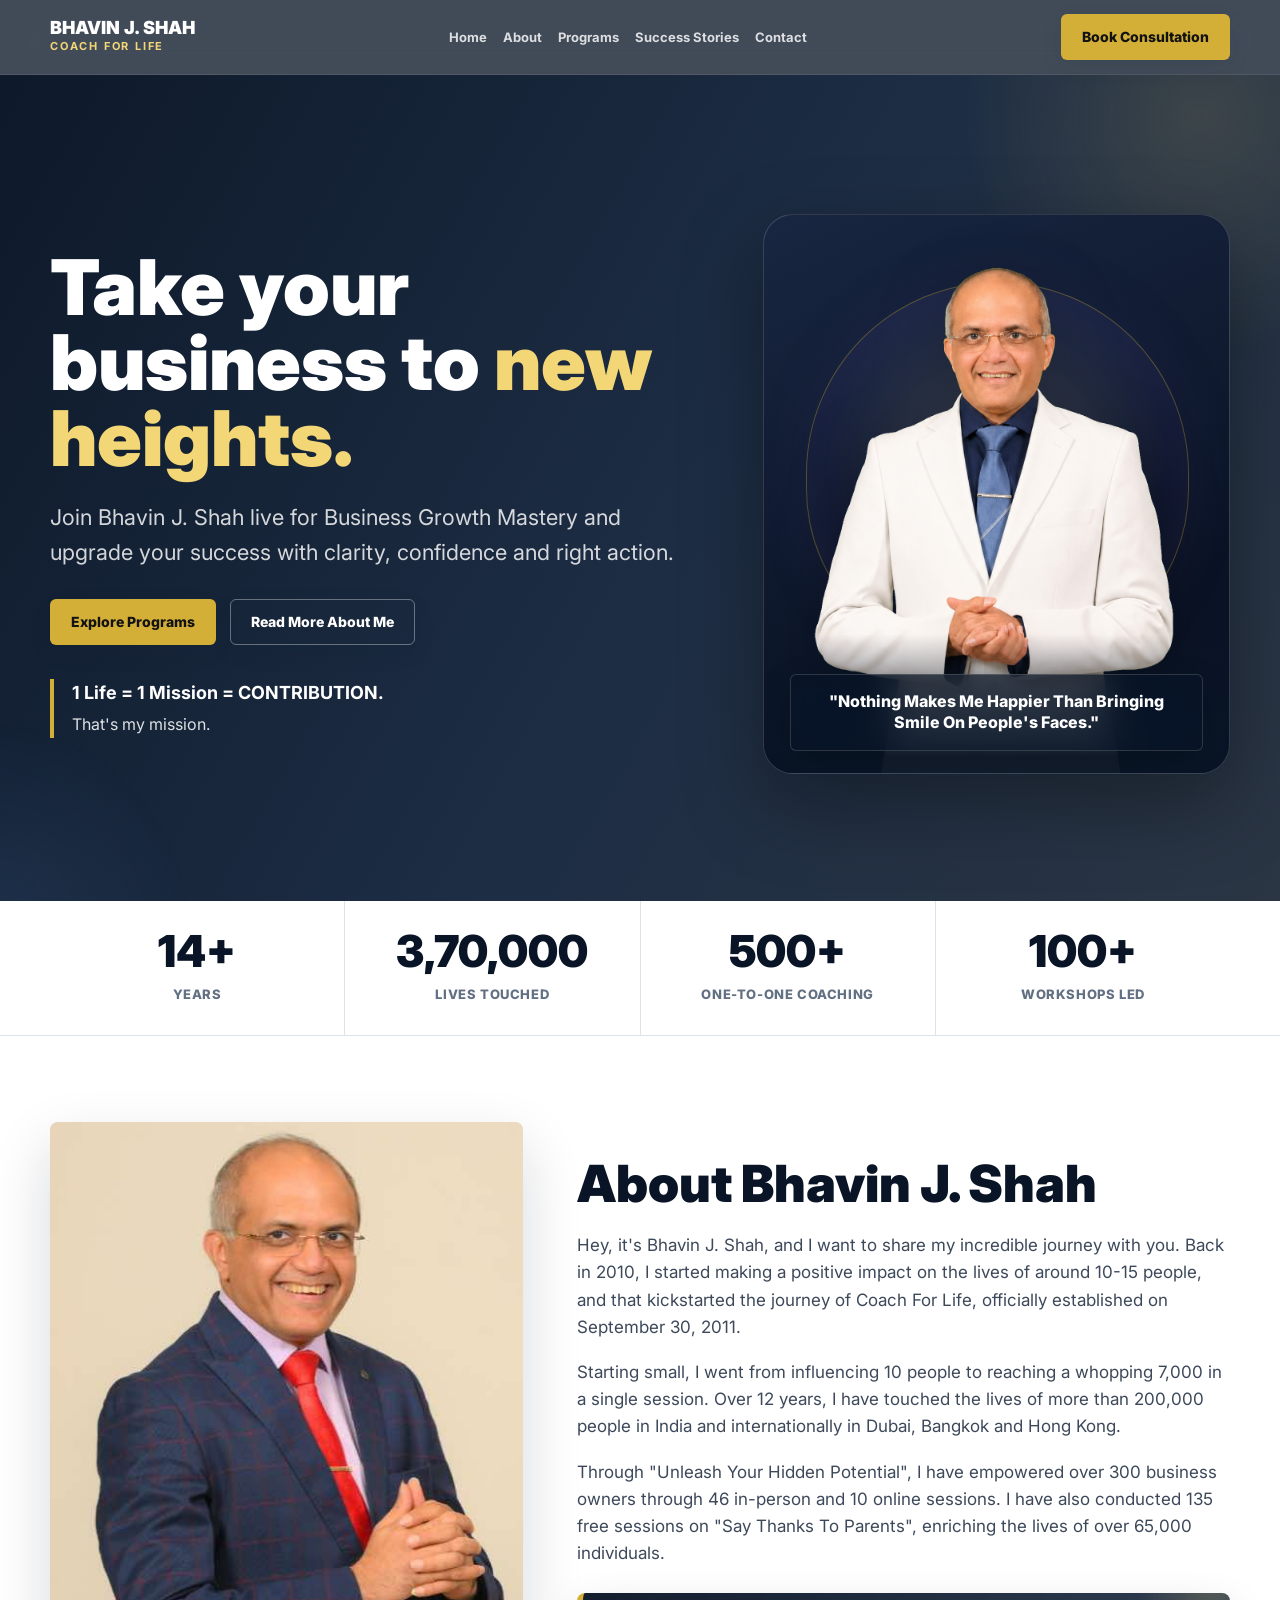
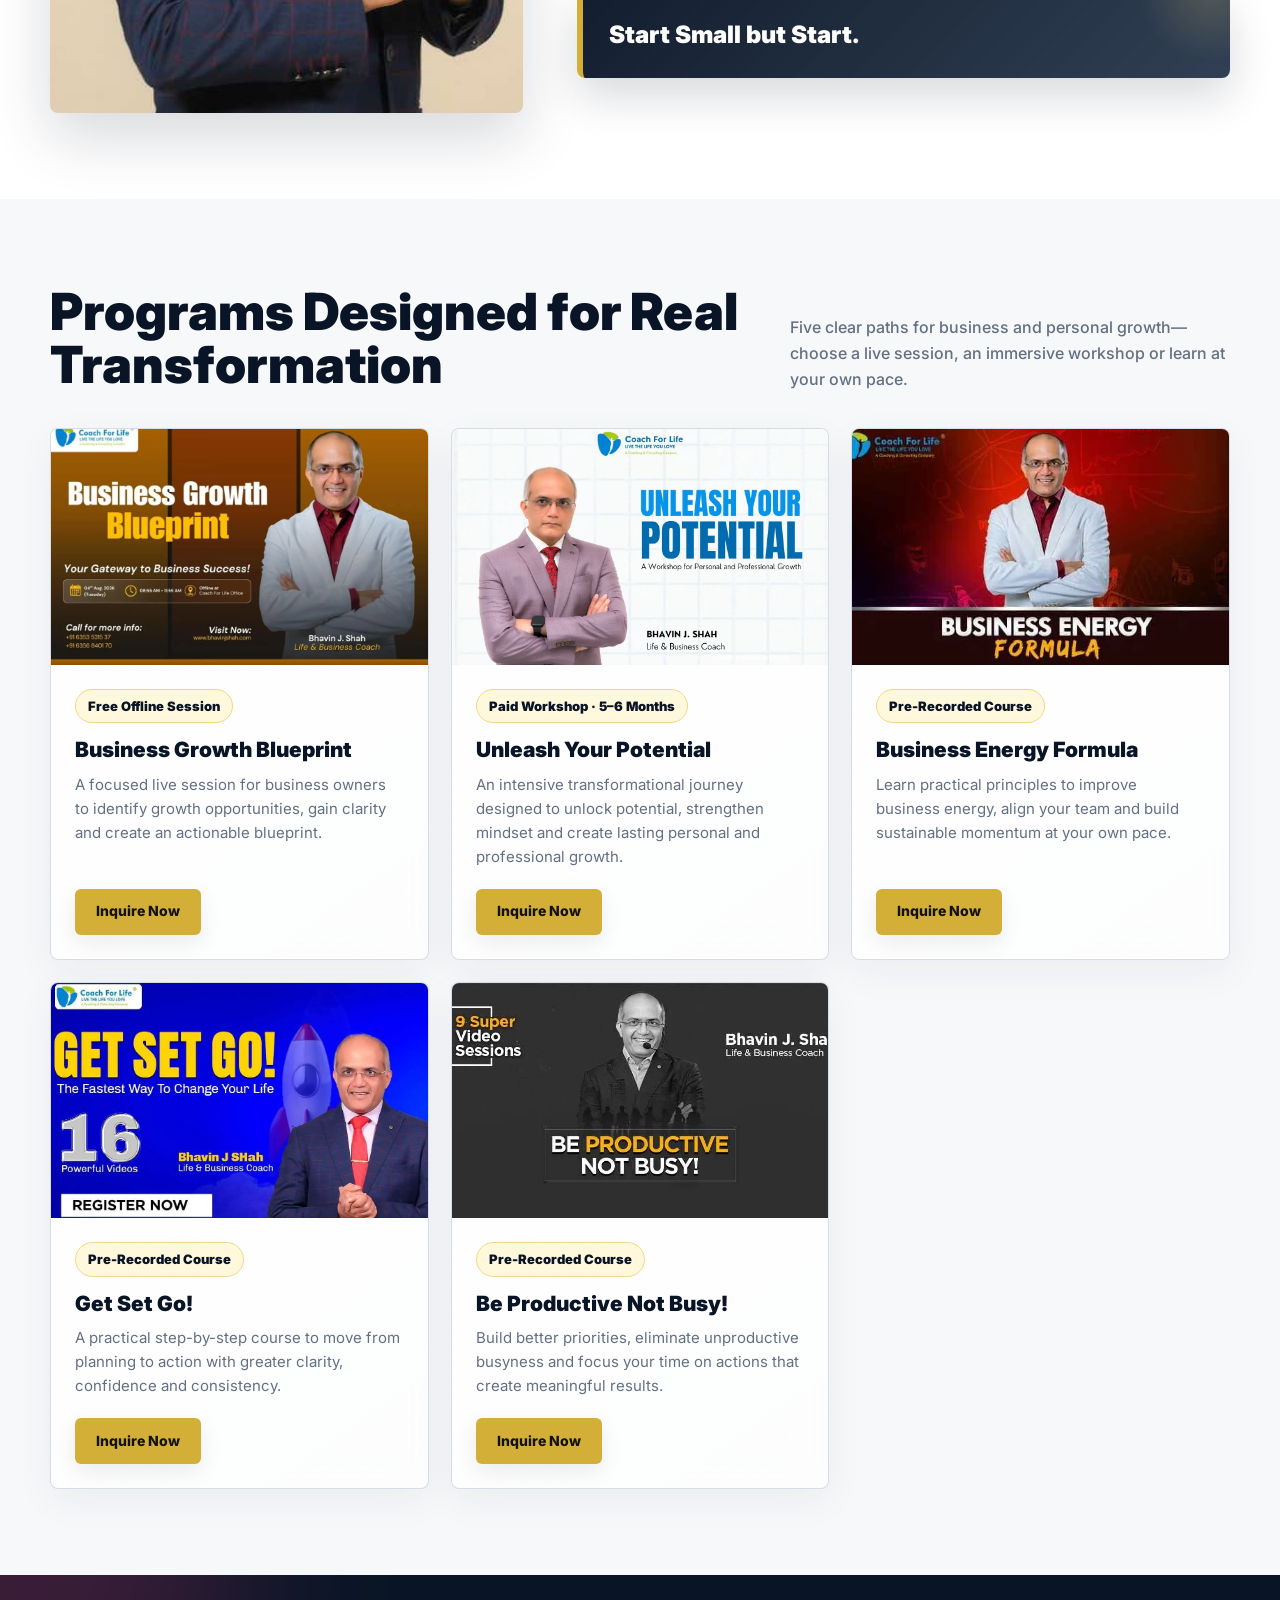
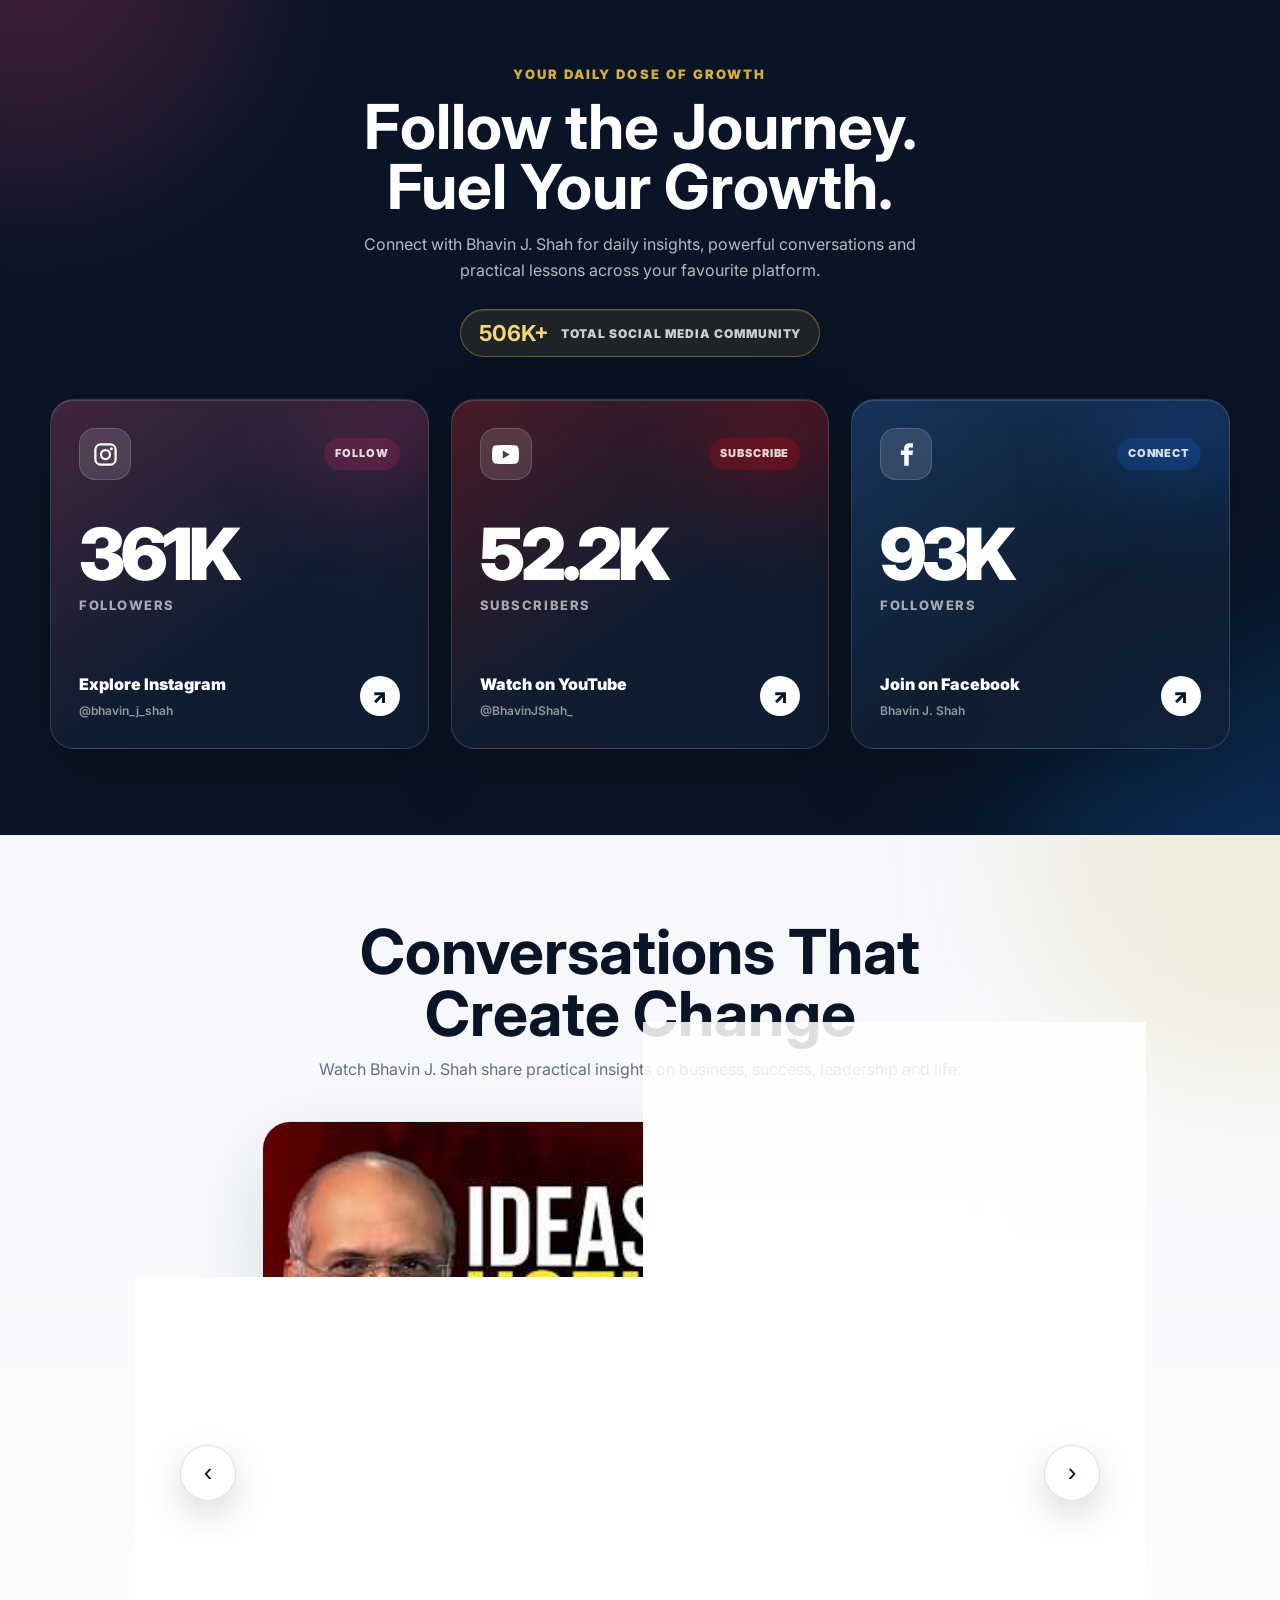
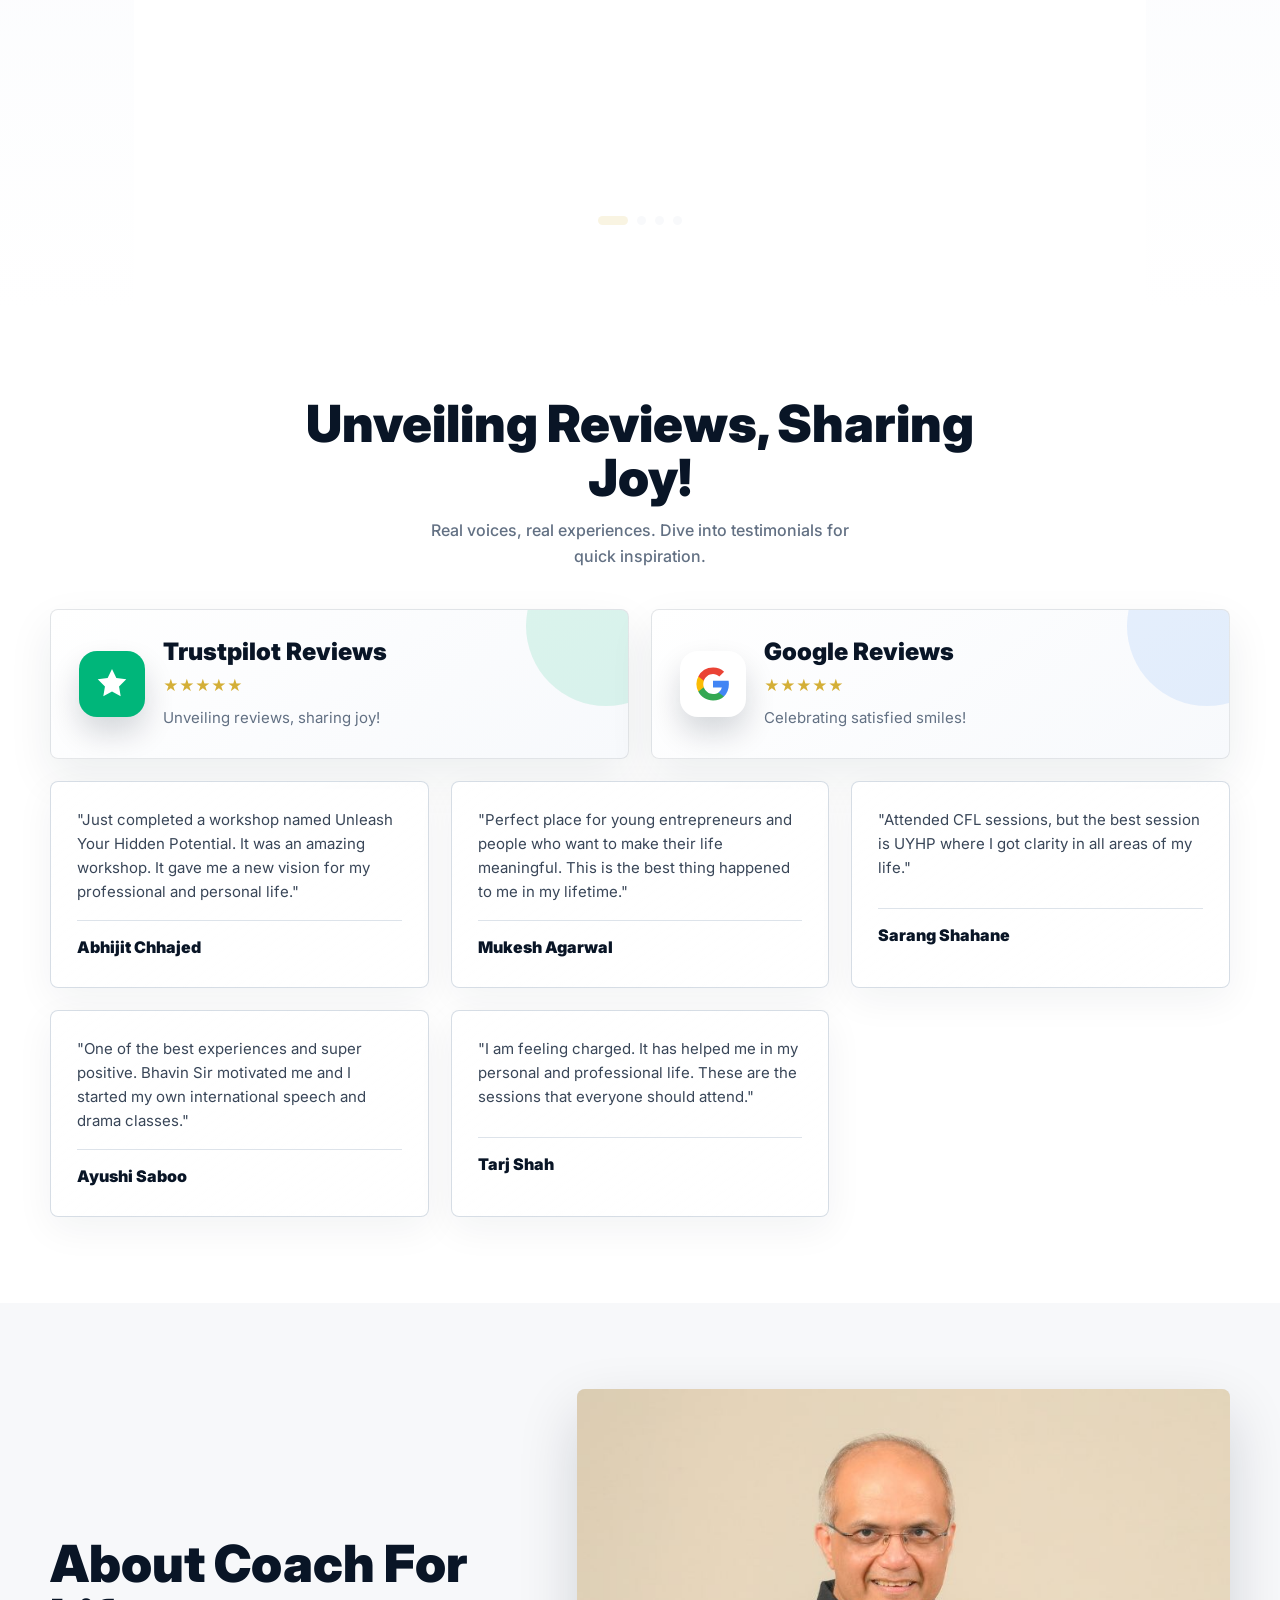
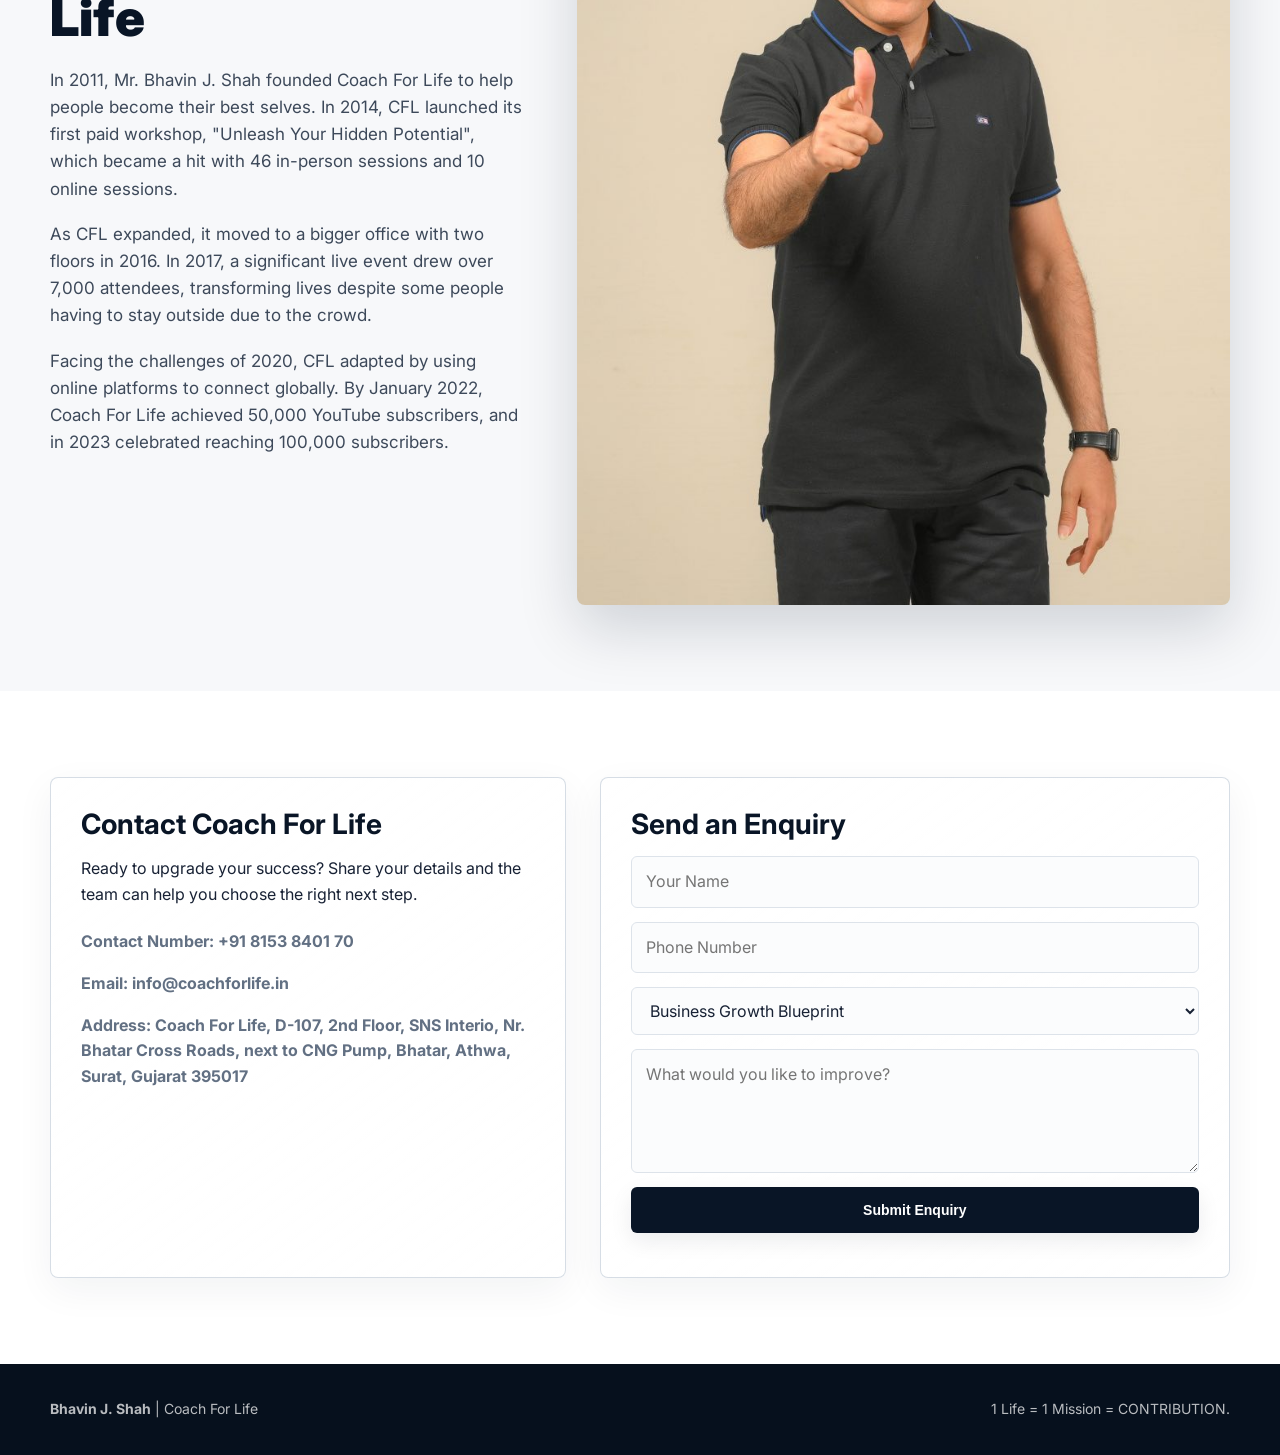
==== commit eae7634e: "Keep review cards side by side on mobile" ====
--- a/index.html
+++ b/index.html
@@ -765,17 +765,48 @@
       .section { padding: 62px 0; }
       .stats,
       .feature-grid,
-      .review-platform-grid,
       .program-grid,
       .blog-grid,
       .testimonial-grid,
       .gallery-grid {
         grid-template-columns: 1fr;
       }
+      .review-platform-grid {
+        grid-template-columns: repeat(2, minmax(0, 1fr));
+        gap: 12px;
+      }
       .review-platform {
-        align-items: flex-start;
+        display: grid;
+        justify-items: center;
+        text-align: center;
+        gap: 12px;
         min-height: 0;
-        padding: 24px;
+        padding: 16px 12px;
+      }
+      .review-logo {
+        width: 48px;
+        height: 48px;
+        flex-basis: 48px;
+        border-radius: 14px;
+      }
+      .review-logo svg {
+        width: 28px;
+        height: 28px;
+      }
+      .review-copy {
+        gap: 6px;
+        justify-items: center;
+      }
+      .review-copy strong {
+        font-size: 16px;
+        line-height: 1.15;
+      }
+      .review-stars {
+        font-size: 12px;
+      }
+      .review-copy p {
+        font-size: 12px;
+        line-height: 1.35;
       }
       .stat { padding: 24px 14px; }
       .gallery-card,
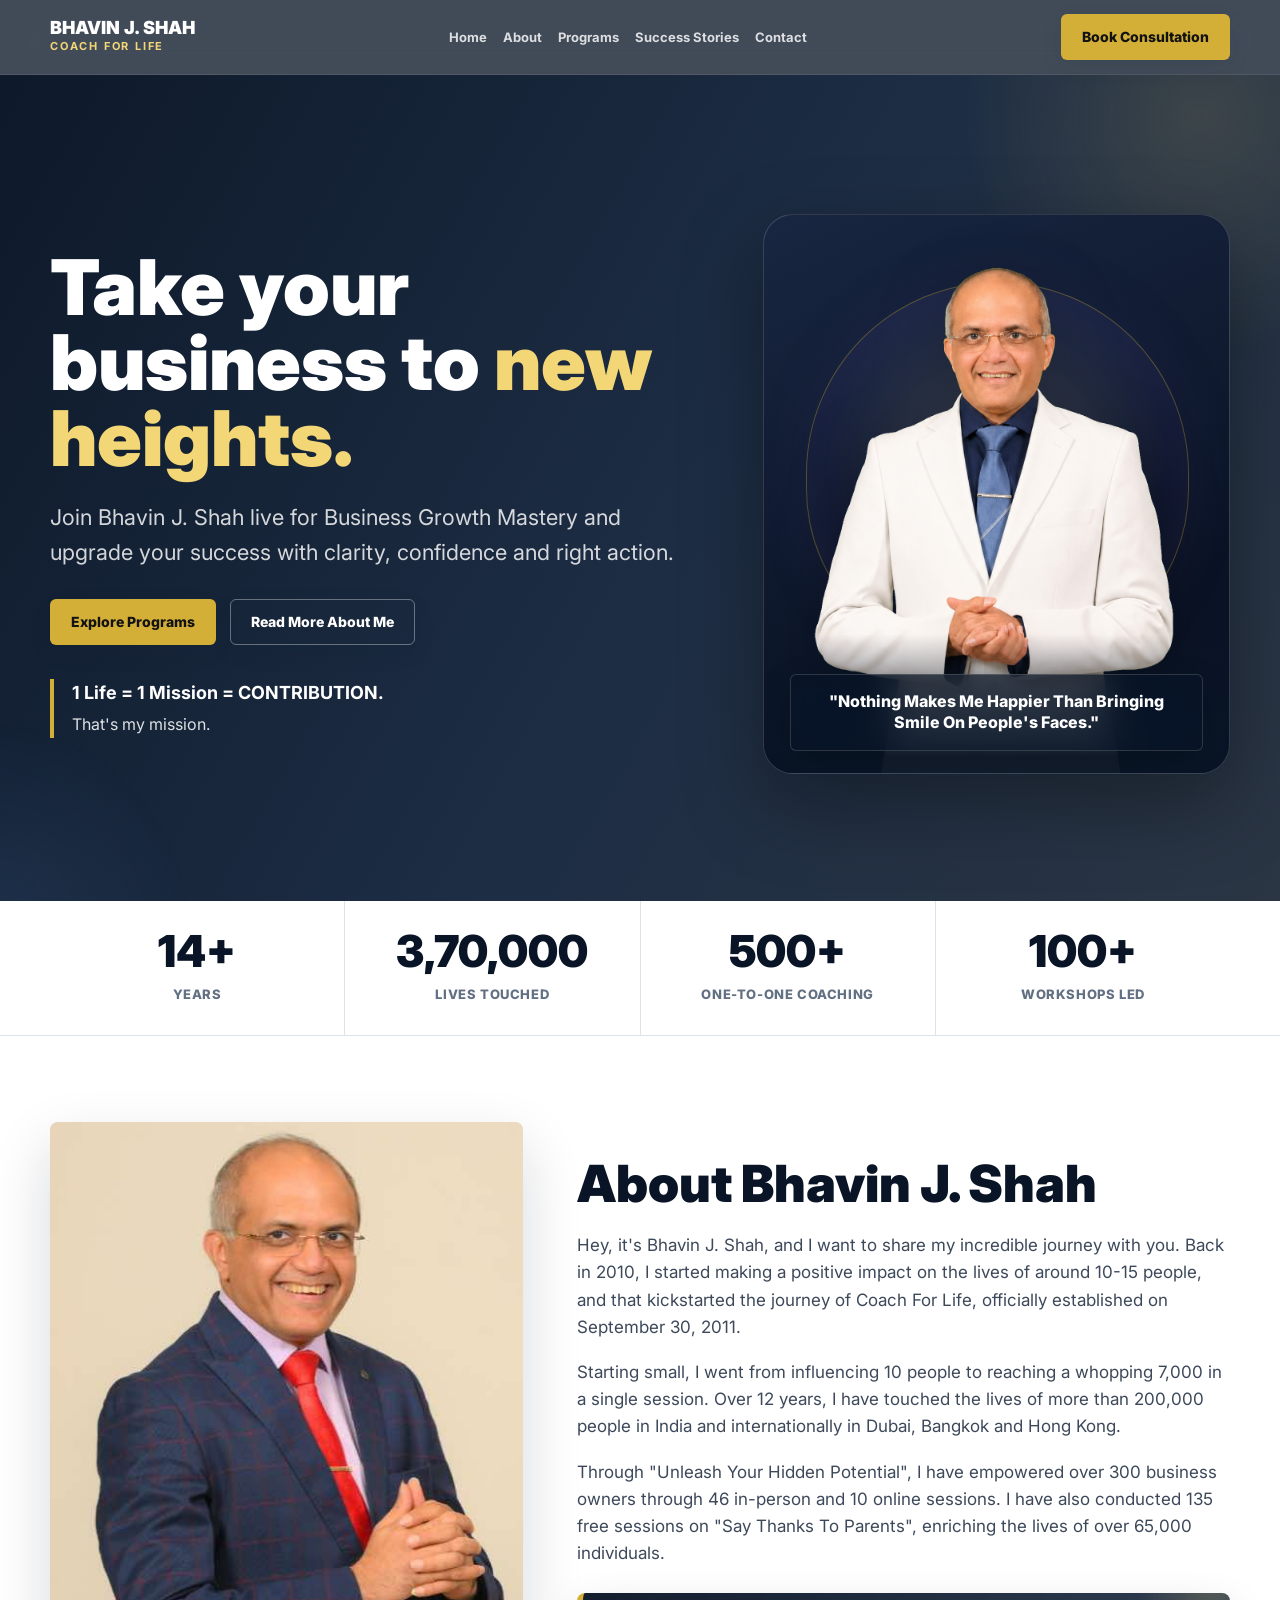
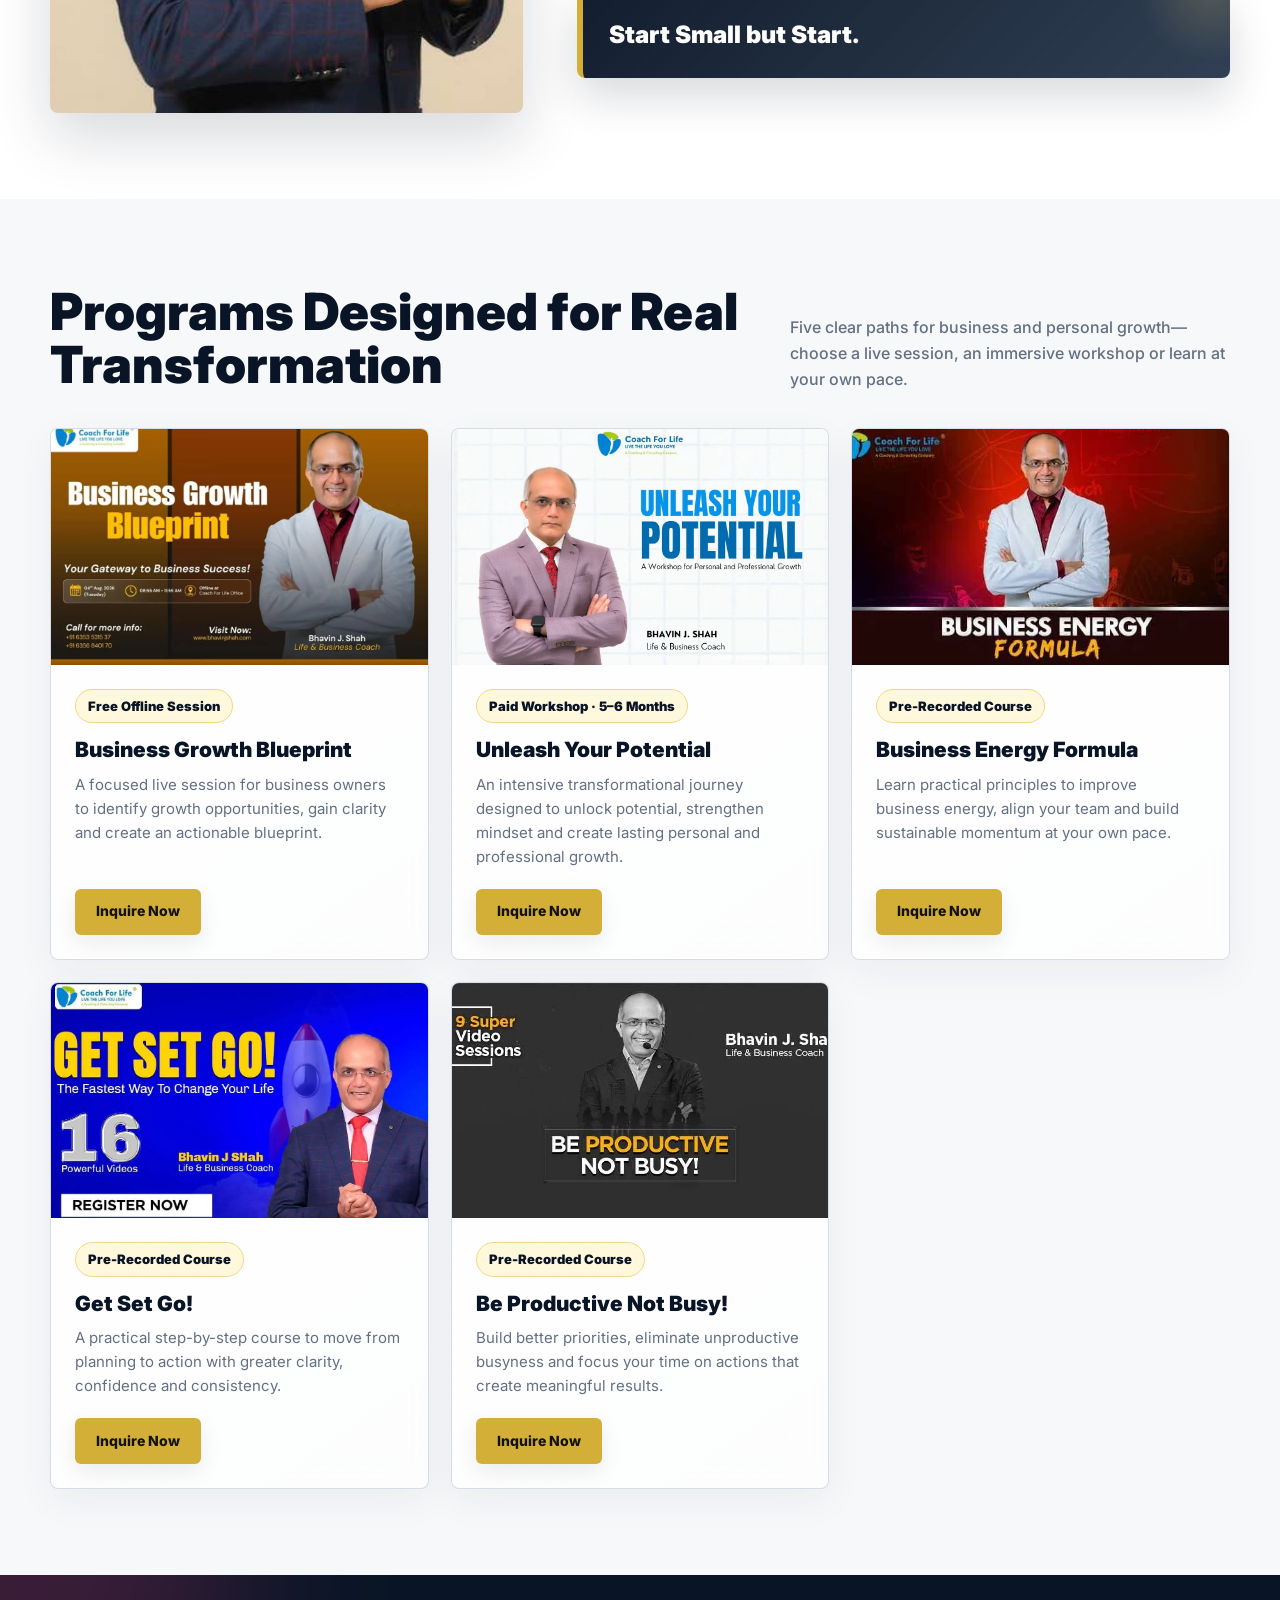
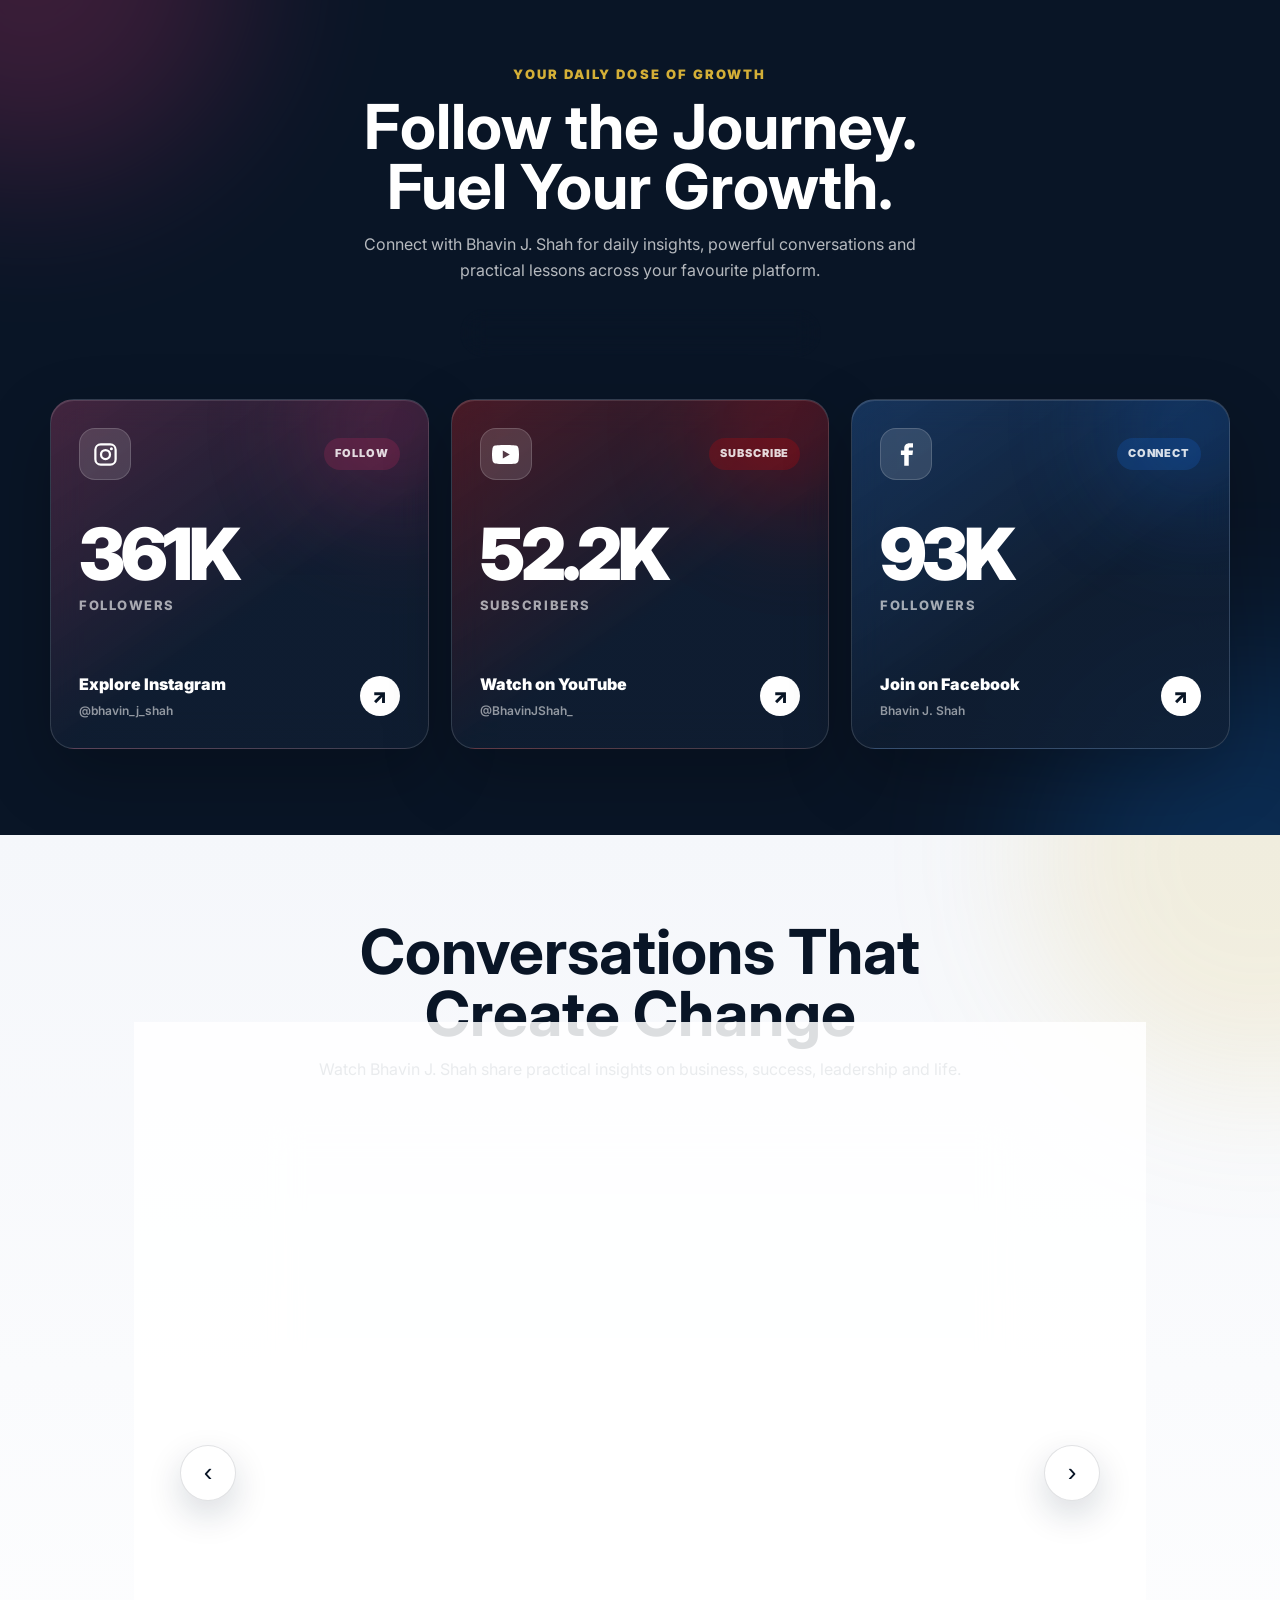
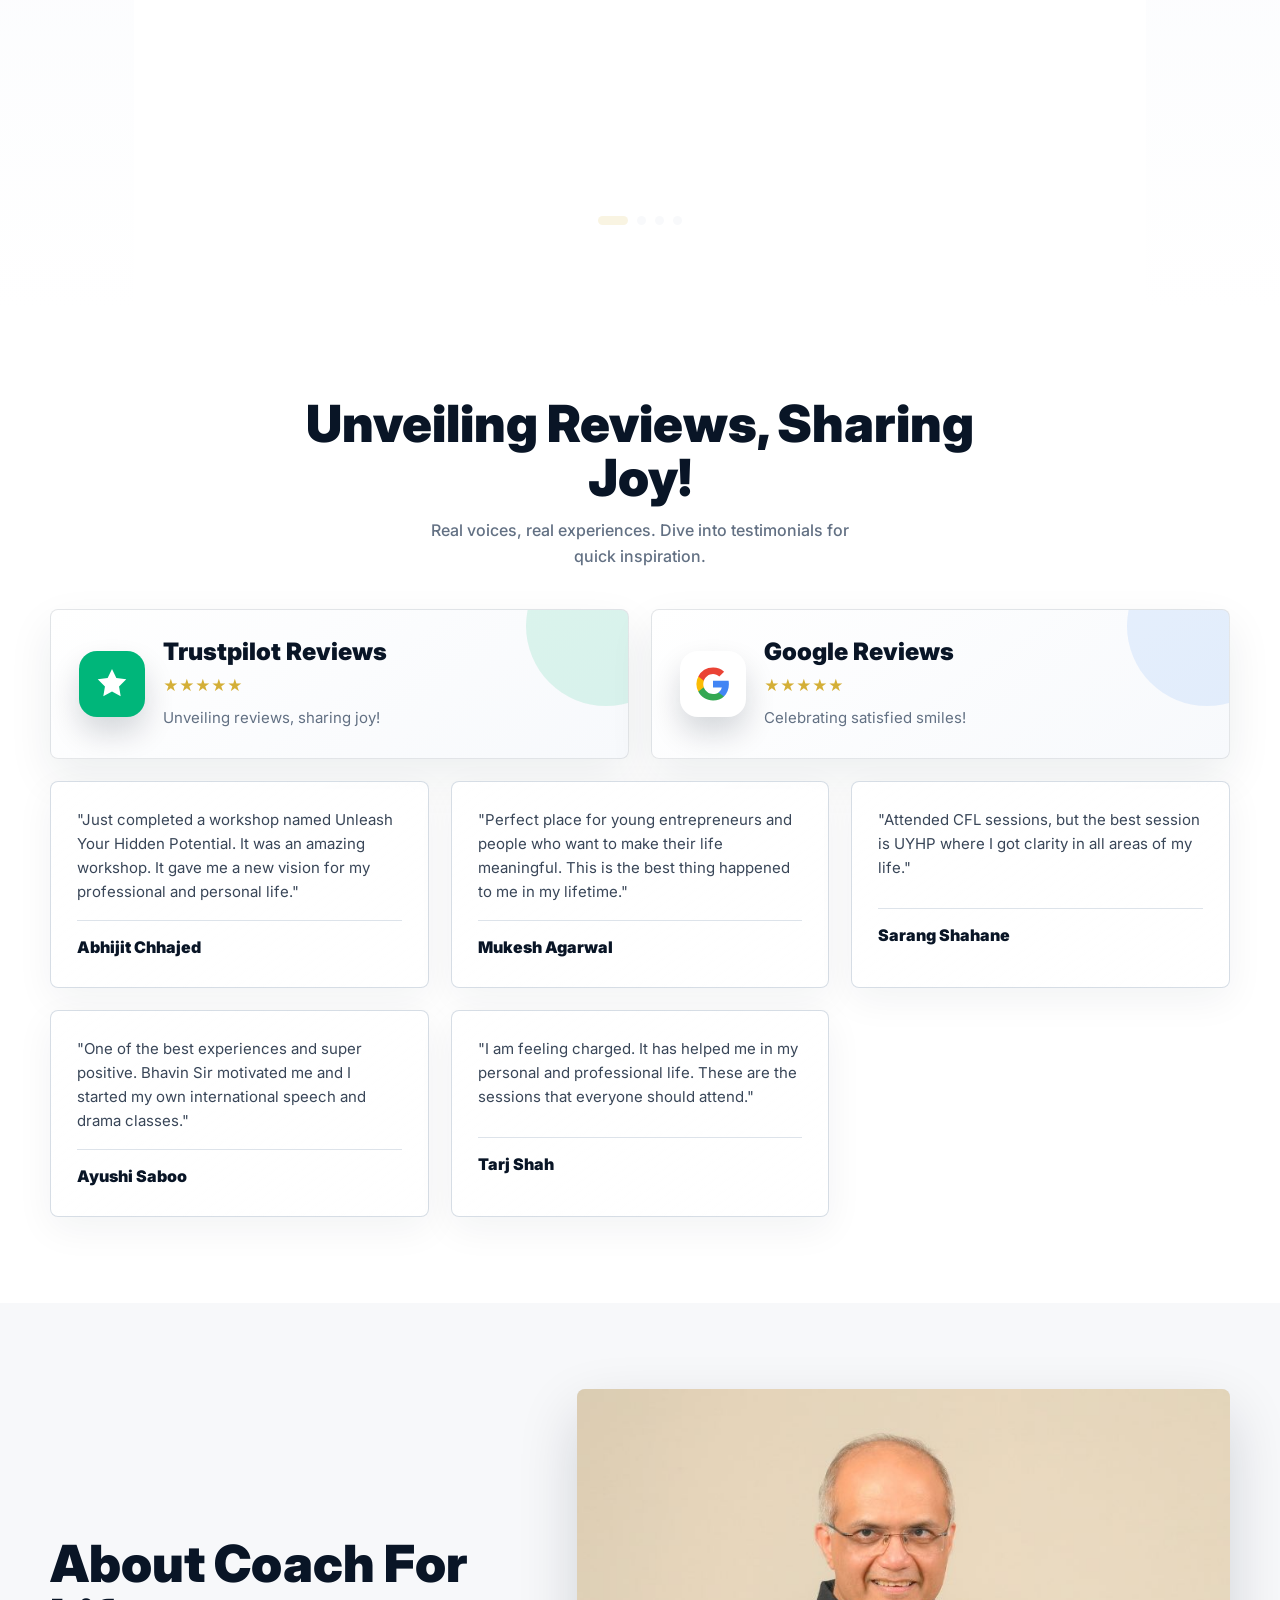
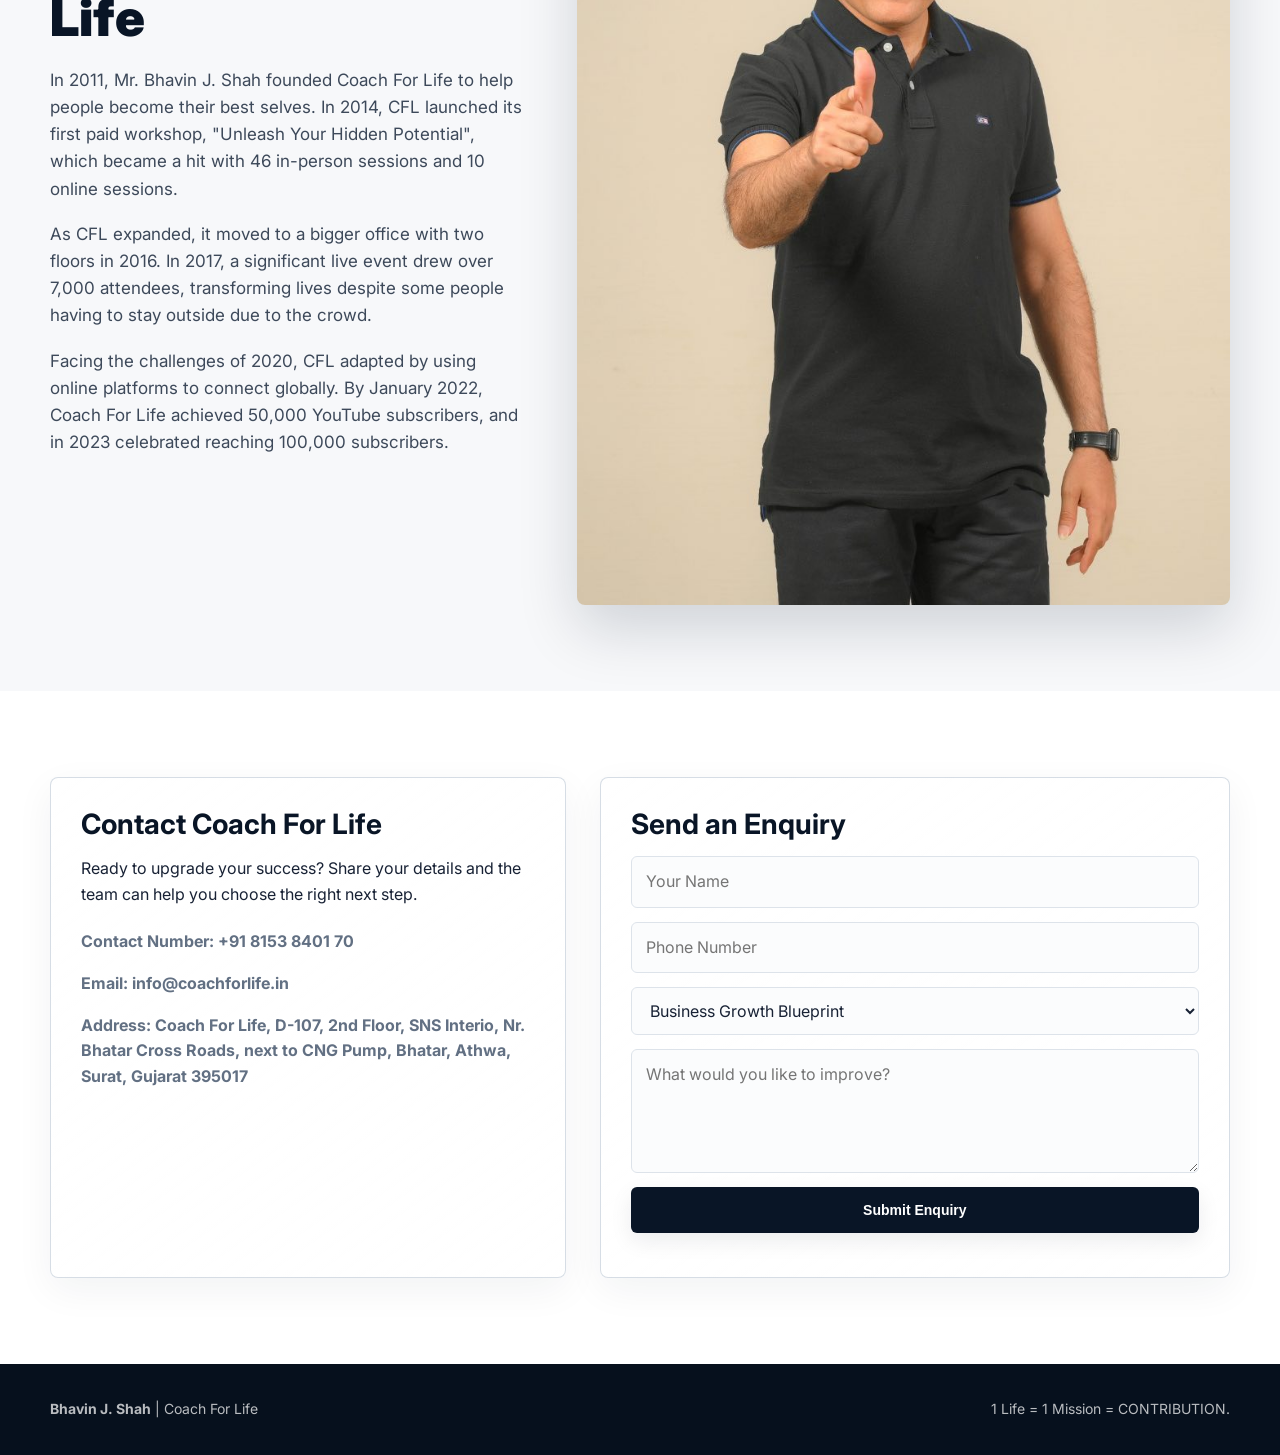
==== commit a01c8bbc: "Add hero portrait favicon" ====
--- a/index.html
+++ b/index.html
@@ -4,6 +4,7 @@
   <meta charset="UTF-8" />
   <meta name="viewport" content="width=device-width, initial-scale=1.0" />
   <title>Bhavin J. Shah | Coach For Life</title>
+  <link rel="icon" type="image/jpeg" sizes="128x128" href="[data-uri]" />
   <meta name="description" content="Bhavin J. Shah is a life and business coach, founder of Coach For Life, helping people and business owners grow with clarity, mindset and meaningful action." />
   <link rel="preconnect" href="https://fonts.googleapis.com">
   <link rel="preconnect" href="https://fonts.gstatic.com" crossorigin>
@@ -182,71 +183,71 @@
       font-size: 18px;
       margin-bottom: 4px;
     }
-    .hero-card {
-      position: relative;
-      isolation: isolate;
-      border-radius: 30px;
-      overflow: hidden;
-      box-shadow: 0 30px 80px rgba(0,0,0,.34);
-      background:
-        radial-gradient(circle at 50% 43%, rgba(212,175,55,.18), transparent 43%),
-        linear-gradient(155deg, #182641 0%, #0b1426 72%);
-      min-height: 560px;
-    }
-    .hero-card::before {
-      content: "";
-      position: absolute;
-      z-index: -1;
-      width: 82%;
-      aspect-ratio: 1;
-      left: 9%;
-      top: 12%;
-      border: 1px solid rgba(212,175,55,.34);
-      border-radius: 50% 50% 46% 46%;
-      background: radial-gradient(circle at 50% 32%, rgba(84,101,164,.25), rgba(34,28,75,.08) 58%, transparent 72%);
-      box-shadow: inset 0 0 80px rgba(128,91,190,.12), 0 0 55px rgba(69,47,123,.14);
-    }
-    .hero-card::after {
-      content: "";
-      position: absolute;
-      z-index: 1;
-      inset: auto 0 0;
-      height: 25%;
-      pointer-events: none;
-      background: linear-gradient(180deg, transparent, rgba(9,21,38,.96) 88%);
-    }
-    .hero-card img {
-      position: absolute;
-      z-index: 1;
-      left: 50%;
-      bottom: 0;
-      width: 100%;
-      height: 100%;
-      min-height: 560px;
-      object-fit: contain;
-      object-position: center bottom;
-      transform: translateX(-50%);
-      filter: drop-shadow(0 24px 34px rgba(0,0,0,.3));
-    }
-    .hero-note {
-      z-index: 2;
-      position: absolute;
-      left: 26px;
-      right: 26px;
-      bottom: 22px;
-      padding: 16px 18px;
+    .hero-card {
+      position: relative;
+      isolation: isolate;
+      border-radius: 30px;
+      overflow: hidden;
+      box-shadow: 0 30px 80px rgba(0,0,0,.34);
+      background:
+        radial-gradient(circle at 50% 43%, rgba(212,175,55,.18), transparent 43%),
+        linear-gradient(155deg, #182641 0%, #0b1426 72%);
+      min-height: 560px;
+    }
+    .hero-card::before {
+      content: "";
+      position: absolute;
+      z-index: -1;
+      width: 82%;
+      aspect-ratio: 1;
+      left: 9%;
+      top: 12%;
+      border: 1px solid rgba(212,175,55,.34);
+      border-radius: 50% 50% 46% 46%;
+      background: radial-gradient(circle at 50% 32%, rgba(84,101,164,.25), rgba(34,28,75,.08) 58%, transparent 72%);
+      box-shadow: inset 0 0 80px rgba(128,91,190,.12), 0 0 55px rgba(69,47,123,.14);
+    }
+    .hero-card::after {
+      content: "";
+      position: absolute;
+      z-index: 1;
+      inset: auto 0 0;
+      height: 25%;
+      pointer-events: none;
+      background: linear-gradient(180deg, transparent, rgba(9,21,38,.96) 88%);
+    }
+    .hero-card img {
+      position: absolute;
+      z-index: 1;
+      left: 50%;
+      bottom: 0;
+      width: 100%;
+      height: 100%;
+      min-height: 560px;
+      object-fit: contain;
+      object-position: center bottom;
+      transform: translateX(-50%);
+      filter: drop-shadow(0 24px 34px rgba(0,0,0,.3));
+    }
+    .hero-note {
+      z-index: 2;
+      position: absolute;
+      left: 26px;
+      right: 26px;
+      bottom: 22px;
+      padding: 16px 18px;
       color: var(--white);
       background: rgba(9,21,38,.86);
       border: 1px solid rgba(255,255,255,.15);
       border-radius: 6px;
     }
-    .hero-note p {
-      margin: 0;
-      font-size: 16px;
-      font-weight: 800;
-      line-height: 1.35;
-      text-align: center;
-    }
+    .hero-note p {
+      margin: 0;
+      font-size: 16px;
+      font-weight: 800;
+      line-height: 1.35;
+      text-align: center;
+    }
 
     .stats-band {
       background: var(--white);
@@ -390,95 +391,95 @@
       margin: 0 0 10px;
       font-weight: 900;
     }
-    .feature p,
-    .program p,
-    .blog p,
-    .testimonial p {
-      margin: 0;
-      color: var(--muted);
-      font-size: 15px;
-    }
-    .review-platform-grid {
-      display: grid;
-      grid-template-columns: repeat(2, minmax(0, 1fr));
-      gap: 22px;
-      margin-bottom: 22px;
-    }
-    .review-platform {
-      position: relative;
-      overflow: hidden;
-      display: flex;
-      align-items: center;
-      gap: 18px;
-      min-height: 150px;
-      padding: 28px;
-      background: linear-gradient(145deg, #ffffff 0%, #f7f9fc 100%);
-      border: 1px solid rgba(9, 21, 38, .1);
-      border-radius: 8px;
-      box-shadow: 0 18px 45px rgba(15, 32, 56, .08);
-    }
-    .review-platform::after {
-      content: "";
-      position: absolute;
-      right: -58px;
-      top: -64px;
-      width: 160px;
-      height: 160px;
-      border-radius: 50%;
-      background: var(--brand-glow, rgba(212, 175, 55, .12));
-      opacity: .8;
-      pointer-events: none;
-    }
-    .review-logo {
-      position: relative;
-      z-index: 1;
-      flex: 0 0 66px;
-      width: 66px;
-      height: 66px;
-      display: grid;
-      place-items: center;
-      border-radius: 18px;
-      background: var(--brand-bg, var(--navy));
-      color: var(--white);
-      box-shadow: 0 16px 30px rgba(9, 21, 38, .16);
-    }
-    .review-logo svg { width: 36px; height: 36px; display: block; }
-    .review-logo.trustpilot { --brand-bg: #00b67a; }
-    .review-logo.google { --brand-bg: #ffffff; }
-    .review-copy {
-      position: relative;
-      z-index: 1;
-      display: grid;
-      gap: 8px;
-    }
-    .review-copy strong {
-      color: var(--navy);
-      font-size: 24px;
-      line-height: 1.12;
-      font-weight: 900;
-    }
-    .review-copy p {
-      margin: 0;
-      color: var(--muted);
-      font-size: 15px;
-    }
-    .review-stars {
-      display: flex;
-      gap: 3px;
-      color: #d4af37;
-      font-size: 15px;
-      letter-spacing: 0;
-    }
-    .program img,
+    .feature p,
+    .program p,
+    .blog p,
+    .testimonial p {
+      margin: 0;
+      color: var(--muted);
+      font-size: 15px;
+    }
+    .review-platform-grid {
+      display: grid;
+      grid-template-columns: repeat(2, minmax(0, 1fr));
+      gap: 22px;
+      margin-bottom: 22px;
+    }
+    .review-platform {
+      position: relative;
+      overflow: hidden;
+      display: flex;
+      align-items: center;
+      gap: 18px;
+      min-height: 150px;
+      padding: 28px;
+      background: linear-gradient(145deg, #ffffff 0%, #f7f9fc 100%);
+      border: 1px solid rgba(9, 21, 38, .1);
+      border-radius: 8px;
+      box-shadow: 0 18px 45px rgba(15, 32, 56, .08);
+    }
+    .review-platform::after {
+      content: "";
+      position: absolute;
+      right: -58px;
+      top: -64px;
+      width: 160px;
+      height: 160px;
+      border-radius: 50%;
+      background: var(--brand-glow, rgba(212, 175, 55, .12));
+      opacity: .8;
+      pointer-events: none;
+    }
+    .review-logo {
+      position: relative;
+      z-index: 1;
+      flex: 0 0 66px;
+      width: 66px;
+      height: 66px;
+      display: grid;
+      place-items: center;
+      border-radius: 18px;
+      background: var(--brand-bg, var(--navy));
+      color: var(--white);
+      box-shadow: 0 16px 30px rgba(9, 21, 38, .16);
+    }
+    .review-logo svg { width: 36px; height: 36px; display: block; }
+    .review-logo.trustpilot { --brand-bg: #00b67a; }
+    .review-logo.google { --brand-bg: #ffffff; }
+    .review-copy {
+      position: relative;
+      z-index: 1;
+      display: grid;
+      gap: 8px;
+    }
+    .review-copy strong {
+      color: var(--navy);
+      font-size: 24px;
+      line-height: 1.12;
+      font-weight: 900;
+    }
+    .review-copy p {
+      margin: 0;
+      color: var(--muted);
+      font-size: 15px;
+    }
+    .review-stars {
+      display: flex;
+      gap: 3px;
+      color: #d4af37;
+      font-size: 15px;
+      letter-spacing: 0;
+    }
+    .program img,
     .blog img {
       width: 100%;
       aspect-ratio: 16 / 10;
-      object-fit: cover;
-    }
-    .program {
-      display: flex;
-      flex-direction: column;
-    }
+      object-fit: cover;
+    }
+    .program {
+      display: flex;
+      flex-direction: column;
+    }
     .program-body,
     .blog-body { padding: 24px; }
     .price {
@@ -492,14 +493,14 @@
       font-size: 13px;
       font-weight: 900;
     }
-    .program-body {
-      display: flex;
-      flex-direction: column;
-      align-items: flex-start;
-      flex: 1;
-    }
-    .program-body > p { margin-bottom: 20px; }
-    .program-cta { margin-top: auto; }
+    .program-body {
+      display: flex;
+      flex-direction: column;
+      align-items: flex-start;
+      flex: 1;
+    }
+    .program-body > p { margin-bottom: 20px; }
+    .program-cta { margin-top: auto; }
     .program-type {
       color: var(--navy);
       background: #fff8dc;
@@ -511,58 +512,58 @@
       font-weight: 900;
     }
 
-    .social-section { position: relative; overflow: hidden; }
-    .social-section::before, .social-section::after { content: ""; position: absolute; width: 420px; height: 420px; border-radius: 50%; filter: blur(85px); opacity: .2; pointer-events: none; }
-    .social-section::before { background: #ff3f81; left: -180px; top: -220px; }
-    .social-section::after { background: #1687ff; right: -180px; bottom: -240px; }
-    .social-heading { text-align: center; max-width: 760px; margin: 0 auto 42px; position: relative; z-index: 1; }
-    .social-eyebrow { color: var(--gold); font-size: 13px; font-weight: 900; letter-spacing: .16em; text-transform: uppercase; }
-    .social-heading h2 { margin: 10px 0 14px; color: #fff; font-size: clamp(36px, 5vw, 62px); line-height: .98; }
-    .social-heading h2 .heading-line { display: block; }
-    .social-heading p { margin: 0 auto; color: rgba(255,255,255,.7); max-width: 620px; }
-    .social-total { width: fit-content; margin: 26px auto 0; padding: 12px 18px; display: flex; align-items: center; gap: 12px; border: 1px solid rgba(212,175,55,.4); border-radius: 999px; background: rgba(212,175,55,.1); box-shadow: 0 12px 38px rgba(0,0,0,.2), inset 0 1px 0 rgba(255,255,255,.12); backdrop-filter: blur(14px); }
-    .social-total strong { color: var(--gold-2); font-size: 22px; line-height: 1; }
-    .social-total span { color: rgba(255,255,255,.78); font-size: 12px; font-weight: 900; letter-spacing: .08em; text-transform: uppercase; }
-    .social-grid { display: grid; grid-template-columns: repeat(3, 1fr); gap: 22px; position: relative; z-index: 1; }
-    .social-card { --platform: 255,255,255; position: relative; min-height: 350px; padding: 28px; border: 1px solid rgba(255,255,255,.14); border-radius: 24px; overflow: hidden; color: #fff; background: linear-gradient(145deg,rgba(var(--platform),.22),rgba(12,27,48,.72) 58%),rgba(255,255,255,.06); box-shadow: inset 0 1px 0 rgba(255,255,255,.12),0 26px 70px rgba(0,0,0,.24); backdrop-filter: blur(18px); -webkit-backdrop-filter: blur(18px); transition: transform .45s cubic-bezier(.2,.8,.2,1),border-color .35s ease,box-shadow .35s ease; display:flex; flex-direction:column; }
-    .social-card::after { content:""; position:absolute; width:190px; height:190px; border-radius:50%; right:-65px; top:-70px; background:rgb(var(--platform)); filter:blur(55px); opacity:.22; }
-    .social-card:hover { transform:translateY(-10px) scale(1.015); border-color:rgba(var(--platform),.55); box-shadow:0 34px 80px rgba(0,0,0,.36),0 0 35px rgba(var(--platform),.12); }
-    .social-card.instagram { --platform:225,48,108; } .social-card.youtube { --platform:255,0,0; } .social-card.facebook { --platform:24,119,242; }
-    .social-card-top { display:flex; align-items:center; justify-content:space-between; position:relative; z-index:1; }
-    .social-icon { width:52px; height:52px; border-radius:16px; display:grid; place-items:center; background:rgba(255,255,255,.13); border:1px solid rgba(255,255,255,.16); }
-    .social-icon svg { width:27px; height:27px; fill:currentColor; }
-    .social-action { padding:7px 11px; border-radius:999px; font-size:11px; font-weight:900; letter-spacing:.08em; text-transform:uppercase; background:rgba(var(--platform),.18); color:rgba(255,255,255,.84); }
-    .social-count { margin-top:42px; font-size:clamp(48px,6vw,72px); font-weight:950; line-height:.9; letter-spacing:-.055em; position:relative; z-index:1; }
-    .social-metric { margin-top:8px; color:rgba(255,255,255,.62); font-size:13px; font-weight:800; letter-spacing:.12em; text-transform:uppercase; }
-    .social-link { margin-top:auto; padding-top:34px; display:flex; align-items:center; justify-content:space-between; gap:16px; color:#fff; text-decoration:none; font-weight:900; position:relative; z-index:1; }
-    .social-handle { display:block; color:rgba(255,255,255,.55); font-size:12px; font-weight:600; margin-top:4px; }
-    .social-arrow { width:40px; height:40px; flex:0 0 40px; border-radius:50%; display:grid; place-items:center; background:#fff; color:var(--navy); font-size:20px; transition:transform .3s ease; }
-    .social-card:hover .social-arrow { transform:translate(3px,-3px) rotate(-8deg); }
-
-    .podcast-section { position: relative; overflow: hidden; background: linear-gradient(180deg, #f5f7fb 0%, #fff 100%); }
-    .podcast-section::before { content: ""; position: absolute; width: 460px; height: 460px; right: -210px; top: -210px; border-radius: 50%; background: rgba(212,175,55,.14); filter: blur(70px); pointer-events: none; }
-    .podcast-heading { text-align: center; max-width: 720px; margin: 0 auto 38px; }
-    .podcast-heading h2 { margin: 0 0 12px; color: var(--navy); font-size: clamp(38px, 5vw, 62px); line-height: 1; }
-    .podcast-heading p { margin: 0; color: var(--muted); }
-    .podcast-carousel { position: relative; max-width: 920px; margin: 0 auto; padding: 0 82px; touch-action: pan-y; }
-    .podcast-stage { display: flex; flex-direction: column; overflow: hidden; width: 100%; min-height: 610px; border: 1px solid rgba(9,21,38,.1); border-radius: 28px; background: rgba(255,255,255,.86); box-shadow: 0 30px 85px rgba(15,32,56,.14); backdrop-filter: blur(18px); -webkit-backdrop-filter: blur(18px); }
-    .podcast-media { position: relative; width: 100%; aspect-ratio: 16 / 9; overflow: hidden; background: var(--navy); }
-    .podcast-media img { width: 100%; height: 100%; object-fit: cover; display: block; transition: transform .6s cubic-bezier(.2,.8,.2,1), opacity .25s ease; }
-    .podcast-stage:hover .podcast-media img { transform: scale(1.025); }
-    .podcast-play { position: absolute; inset: 0; display: grid; place-items: center; cursor: pointer; text-decoration: none; }
-    .podcast-play span { width: 72px; height: 72px; border-radius: 50%; display: grid; place-items: center; color: #fff; background: rgba(255,0,0,.9); box-shadow: 0 18px 45px rgba(0,0,0,.34); font-size: 25px; padding-left: 4px; }
-    .podcast-copy { flex: 1; padding: 30px 38px 34px; display: flex; flex-direction: column; justify-content: flex-start; align-items: flex-start; }
-    .podcast-number { color: var(--gold); font-size: 13px; font-weight: 950; letter-spacing: .16em; text-transform: uppercase; }
-    .podcast-title { width: 100%; min-height: 2.5em; margin: 12px 0 22px; color: var(--navy); font-size: clamp(24px, 2.5vw, 32px); line-height: 1.25; }
-    .podcast-watch { margin-top: auto; }
-    .podcast-watch { display: inline-flex; align-items: center; gap: 10px; text-decoration: none; }
-    .podcast-watch::after { content: "↗"; font-size: 18px; }
-    .podcast-nav { position: absolute; top: 50%; width: 56px; height: 56px; margin-top: -28px; border: 1px solid rgba(9,21,38,.12); border-radius: 50%; background: #fff; color: var(--navy); box-shadow: 0 14px 35px rgba(15,32,56,.16); cursor: pointer; font-size: 26px; transition: transform .25s ease, background .25s ease, color .25s ease; z-index: 2; }
-    .podcast-nav:hover { transform: scale(1.08); background: var(--navy); color: #fff; }
-    .podcast-prev { left: 0; } .podcast-next { right: 0; }
-    .podcast-dots { display: flex; justify-content: center; gap: 9px; margin-top: 24px; }
-    .podcast-dot { width: 9px; height: 9px; padding: 0; border: 0; border-radius: 999px; background: #cbd3df; cursor: pointer; transition: width .3s ease, background .3s ease; }
-    .podcast-dot.active { width: 30px; background: var(--gold); }
+    .social-section { position: relative; overflow: hidden; }
+    .social-section::before, .social-section::after { content: ""; position: absolute; width: 420px; height: 420px; border-radius: 50%; filter: blur(85px); opacity: .2; pointer-events: none; }
+    .social-section::before { background: #ff3f81; left: -180px; top: -220px; }
+    .social-section::after { background: #1687ff; right: -180px; bottom: -240px; }
+    .social-heading { text-align: center; max-width: 760px; margin: 0 auto 42px; position: relative; z-index: 1; }
+    .social-eyebrow { color: var(--gold); font-size: 13px; font-weight: 900; letter-spacing: .16em; text-transform: uppercase; }
+    .social-heading h2 { margin: 10px 0 14px; color: #fff; font-size: clamp(36px, 5vw, 62px); line-height: .98; }
+    .social-heading h2 .heading-line { display: block; }
+    .social-heading p { margin: 0 auto; color: rgba(255,255,255,.7); max-width: 620px; }
+    .social-total { width: fit-content; margin: 26px auto 0; padding: 12px 18px; display: flex; align-items: center; gap: 12px; border: 1px solid rgba(212,175,55,.4); border-radius: 999px; background: rgba(212,175,55,.1); box-shadow: 0 12px 38px rgba(0,0,0,.2), inset 0 1px 0 rgba(255,255,255,.12); backdrop-filter: blur(14px); }
+    .social-total strong { color: var(--gold-2); font-size: 22px; line-height: 1; }
+    .social-total span { color: rgba(255,255,255,.78); font-size: 12px; font-weight: 900; letter-spacing: .08em; text-transform: uppercase; }
+    .social-grid { display: grid; grid-template-columns: repeat(3, 1fr); gap: 22px; position: relative; z-index: 1; }
+    .social-card { --platform: 255,255,255; position: relative; min-height: 350px; padding: 28px; border: 1px solid rgba(255,255,255,.14); border-radius: 24px; overflow: hidden; color: #fff; background: linear-gradient(145deg,rgba(var(--platform),.22),rgba(12,27,48,.72) 58%),rgba(255,255,255,.06); box-shadow: inset 0 1px 0 rgba(255,255,255,.12),0 26px 70px rgba(0,0,0,.24); backdrop-filter: blur(18px); -webkit-backdrop-filter: blur(18px); transition: transform .45s cubic-bezier(.2,.8,.2,1),border-color .35s ease,box-shadow .35s ease; display:flex; flex-direction:column; }
+    .social-card::after { content:""; position:absolute; width:190px; height:190px; border-radius:50%; right:-65px; top:-70px; background:rgb(var(--platform)); filter:blur(55px); opacity:.22; }
+    .social-card:hover { transform:translateY(-10px) scale(1.015); border-color:rgba(var(--platform),.55); box-shadow:0 34px 80px rgba(0,0,0,.36),0 0 35px rgba(var(--platform),.12); }
+    .social-card.instagram { --platform:225,48,108; } .social-card.youtube { --platform:255,0,0; } .social-card.facebook { --platform:24,119,242; }
+    .social-card-top { display:flex; align-items:center; justify-content:space-between; position:relative; z-index:1; }
+    .social-icon { width:52px; height:52px; border-radius:16px; display:grid; place-items:center; background:rgba(255,255,255,.13); border:1px solid rgba(255,255,255,.16); }
+    .social-icon svg { width:27px; height:27px; fill:currentColor; }
+    .social-action { padding:7px 11px; border-radius:999px; font-size:11px; font-weight:900; letter-spacing:.08em; text-transform:uppercase; background:rgba(var(--platform),.18); color:rgba(255,255,255,.84); }
+    .social-count { margin-top:42px; font-size:clamp(48px,6vw,72px); font-weight:950; line-height:.9; letter-spacing:-.055em; position:relative; z-index:1; }
+    .social-metric { margin-top:8px; color:rgba(255,255,255,.62); font-size:13px; font-weight:800; letter-spacing:.12em; text-transform:uppercase; }
+    .social-link { margin-top:auto; padding-top:34px; display:flex; align-items:center; justify-content:space-between; gap:16px; color:#fff; text-decoration:none; font-weight:900; position:relative; z-index:1; }
+    .social-handle { display:block; color:rgba(255,255,255,.55); font-size:12px; font-weight:600; margin-top:4px; }
+    .social-arrow { width:40px; height:40px; flex:0 0 40px; border-radius:50%; display:grid; place-items:center; background:#fff; color:var(--navy); font-size:20px; transition:transform .3s ease; }
+    .social-card:hover .social-arrow { transform:translate(3px,-3px) rotate(-8deg); }
+
+    .podcast-section { position: relative; overflow: hidden; background: linear-gradient(180deg, #f5f7fb 0%, #fff 100%); }
+    .podcast-section::before { content: ""; position: absolute; width: 460px; height: 460px; right: -210px; top: -210px; border-radius: 50%; background: rgba(212,175,55,.14); filter: blur(70px); pointer-events: none; }
+    .podcast-heading { text-align: center; max-width: 720px; margin: 0 auto 38px; }
+    .podcast-heading h2 { margin: 0 0 12px; color: var(--navy); font-size: clamp(38px, 5vw, 62px); line-height: 1; }
+    .podcast-heading p { margin: 0; color: var(--muted); }
+    .podcast-carousel { position: relative; max-width: 920px; margin: 0 auto; padding: 0 82px; touch-action: pan-y; }
+    .podcast-stage { display: flex; flex-direction: column; overflow: hidden; width: 100%; min-height: 610px; border: 1px solid rgba(9,21,38,.1); border-radius: 28px; background: rgba(255,255,255,.86); box-shadow: 0 30px 85px rgba(15,32,56,.14); backdrop-filter: blur(18px); -webkit-backdrop-filter: blur(18px); }
+    .podcast-media { position: relative; width: 100%; aspect-ratio: 16 / 9; overflow: hidden; background: var(--navy); }
+    .podcast-media img { width: 100%; height: 100%; object-fit: cover; display: block; transition: transform .6s cubic-bezier(.2,.8,.2,1), opacity .25s ease; }
+    .podcast-stage:hover .podcast-media img { transform: scale(1.025); }
+    .podcast-play { position: absolute; inset: 0; display: grid; place-items: center; cursor: pointer; text-decoration: none; }
+    .podcast-play span { width: 72px; height: 72px; border-radius: 50%; display: grid; place-items: center; color: #fff; background: rgba(255,0,0,.9); box-shadow: 0 18px 45px rgba(0,0,0,.34); font-size: 25px; padding-left: 4px; }
+    .podcast-copy { flex: 1; padding: 30px 38px 34px; display: flex; flex-direction: column; justify-content: flex-start; align-items: flex-start; }
+    .podcast-number { color: var(--gold); font-size: 13px; font-weight: 950; letter-spacing: .16em; text-transform: uppercase; }
+    .podcast-title { width: 100%; min-height: 2.5em; margin: 12px 0 22px; color: var(--navy); font-size: clamp(24px, 2.5vw, 32px); line-height: 1.25; }
+    .podcast-watch { margin-top: auto; }
+    .podcast-watch { display: inline-flex; align-items: center; gap: 10px; text-decoration: none; }
+    .podcast-watch::after { content: "↗"; font-size: 18px; }
+    .podcast-nav { position: absolute; top: 50%; width: 56px; height: 56px; margin-top: -28px; border: 1px solid rgba(9,21,38,.12); border-radius: 50%; background: #fff; color: var(--navy); box-shadow: 0 14px 35px rgba(15,32,56,.16); cursor: pointer; font-size: 26px; transition: transform .25s ease, background .25s ease, color .25s ease; z-index: 2; }
+    .podcast-nav:hover { transform: scale(1.08); background: var(--navy); color: #fff; }
+    .podcast-prev { left: 0; } .podcast-next { right: 0; }
+    .podcast-dots { display: flex; justify-content: center; gap: 9px; margin-top: 24px; }
+    .podcast-dot { width: 9px; height: 9px; padding: 0; border: 0; border-radius: 999px; background: #cbd3df; cursor: pointer; transition: width .3s ease, background .3s ease; }
+    .podcast-dot.active { width: 30px; background: var(--gold); }
 
     .gallery-grid {
       display: grid;
@@ -727,32 +728,32 @@
       .nav-links.open { display: flex; }
       .nav-cta { display: none; }
       .hero { min-height: auto; }
-      .hero-grid,
-      .about-grid,
-      .social-grid,
+      .hero-grid,
+      .about-grid,
+      .social-grid,
       .resources,
       .contact-grid {
-        grid-template-columns: 1fr;
-      }
-      .hero-card { order: -1; }
-      .social-card { min-height: 300px; }
-      .podcast-carousel { padding: 0 66px; }
-      .podcast-stage { min-height: 560px; }
+        grid-template-columns: 1fr;
+      }
+      .hero-card { order: -1; }
+      .social-card { min-height: 300px; }
+      .podcast-carousel { padding: 0 66px; }
+      .podcast-stage { min-height: 560px; }
       .section-head {
         display: grid;
         align-items: start;
       }
-      .stats,
-      .feature-grid,
-      .review-platform-grid,
-      .program-grid,
-      .blog-grid,
-      .testimonial-grid {
-        grid-template-columns: repeat(2, 1fr);
-      }
-    }
-
-    @media (max-width: 640px) {
+      .stats,
+      .feature-grid,
+      .review-platform-grid,
+      .program-grid,
+      .blog-grid,
+      .testimonial-grid {
+        grid-template-columns: repeat(2, 1fr);
+      }
+    }
+
+    @media (max-width: 640px) {
       .container { width: min(100% - 28px, 1180px); }
       .nav { min-height: 66px; }
       .nav-links { top: 66px; }
@@ -763,186 +764,186 @@
       .hero-card,
       .hero-card img { min-height: 450px; }
       .section { padding: 62px 0; }
-      .stats,
-      .feature-grid,
-      .program-grid,
-      .blog-grid,
-      .testimonial-grid,
-      .gallery-grid {
-        grid-template-columns: 1fr;
-      }
-      .review-platform-grid {
-        grid-template-columns: repeat(2, minmax(0, 1fr));
-        gap: 12px;
-      }
-      .review-platform {
-        display: grid;
-        justify-items: center;
-        text-align: center;
-        gap: 12px;
-        min-height: 0;
-        padding: 16px 12px;
-      }
-      .review-logo {
-        width: 48px;
-        height: 48px;
-        flex-basis: 48px;
-        border-radius: 14px;
-      }
-      .review-logo svg {
-        width: 28px;
-        height: 28px;
-      }
-      .review-copy {
-        gap: 6px;
-        justify-items: center;
-      }
-      .review-copy strong {
-        font-size: 16px;
-        line-height: 1.15;
-      }
-      .review-stars {
-        font-size: 12px;
-      }
-      .review-copy p {
-        font-size: 12px;
-        line-height: 1.35;
-      }
+      .stats,
+      .feature-grid,
+      .program-grid,
+      .blog-grid,
+      .testimonial-grid,
+      .gallery-grid {
+        grid-template-columns: 1fr;
+      }
+      .review-platform-grid {
+        grid-template-columns: repeat(2, minmax(0, 1fr));
+        gap: 12px;
+      }
+      .review-platform {
+        display: grid;
+        justify-items: center;
+        text-align: center;
+        gap: 12px;
+        min-height: 0;
+        padding: 16px 12px;
+      }
+      .review-logo {
+        width: 48px;
+        height: 48px;
+        flex-basis: 48px;
+        border-radius: 14px;
+      }
+      .review-logo svg {
+        width: 28px;
+        height: 28px;
+      }
+      .review-copy {
+        gap: 6px;
+        justify-items: center;
+      }
+      .review-copy strong {
+        font-size: 16px;
+        line-height: 1.15;
+      }
+      .review-stars {
+        font-size: 12px;
+      }
+      .review-copy p {
+        font-size: 12px;
+        line-height: 1.35;
+      }
       .stat { padding: 24px 14px; }
-      .gallery-card,
-      .gallery-card img { min-height: 330px; }
-      .podcast-carousel { padding: 0 0 78px; }
-      .podcast-nav { top: auto; bottom: 0; }
-      .podcast-prev { left: calc(50% - 66px); }
-      .podcast-next { right: calc(50% - 66px); }
-      .podcast-stage { min-height: 470px; }
-      .podcast-copy { padding: 24px 22px 28px; }
-      .podcast-title { min-height: 3.75em; font-size: 23px; }
+      .gallery-card,
+      .gallery-card img { min-height: 330px; }
+      .podcast-carousel { padding: 0 0 78px; }
+      .podcast-nav { top: auto; bottom: 0; }
+      .podcast-prev { left: calc(50% - 66px); }
+      .podcast-next { right: calc(50% - 66px); }
+      .podcast-stage { min-height: 470px; }
+      .podcast-copy { padding: 24px 22px 28px; }
+      .podcast-title { min-height: 3.75em; font-size: 23px; }
       .footer-row {
         display: grid;
-      }
-    }
-
-    /* Selective glass surfaces and Apple-style motion polish */
-    .site-header {
-      background: rgba(9, 21, 38, .76);
-      -webkit-backdrop-filter: saturate(155%) blur(22px);
-      backdrop-filter: saturate(155%) blur(22px);
-      transition: background .35s ease, box-shadow .35s ease, border-color .35s ease;
-    }
-    .site-header.is-scrolled {
-      background: rgba(9, 21, 38, .9);
-      border-bottom-color: rgba(255,255,255,.13);
-      box-shadow: 0 12px 38px rgba(3, 10, 20, .2);
-    }
-    .hero { position: relative; overflow: hidden; }
-    .hero::before,
-    .hero::after {
-      content: "";
-      position: absolute;
-      border-radius: 50%;
-      pointer-events: none;
-      filter: blur(2px);
-    }
-    .hero::before {
-      width: 520px;
-      height: 520px;
-      right: -180px;
-      top: -220px;
-      background: radial-gradient(circle, rgba(243,214,117,.13), transparent 67%);
-    }
-    .hero::after {
-      width: 440px;
-      height: 440px;
-      left: -240px;
-      bottom: -250px;
-      background: radial-gradient(circle, rgba(86,139,204,.14), transparent 68%);
-    }
-    .hero-grid { position: relative; z-index: 1; }
-    .hero-card {
-      border: 1px solid rgba(255,255,255,.16);
-      transform: perspective(1200px) rotateX(var(--hero-rx, 0deg)) rotateY(var(--hero-ry, 0deg)) translateY(var(--hero-y, 0px));
-      transition: transform .45s cubic-bezier(.2,.8,.2,1), box-shadow .45s ease;
-      will-change: transform;
-    }
-    .hero-note {
-      background: rgba(9,21,38,.67);
-      -webkit-backdrop-filter: saturate(145%) blur(18px);
-      backdrop-filter: saturate(145%) blur(18px);
-      box-shadow: 0 14px 35px rgba(0,0,0,.18);
-    }
-    .program,
-    .testimonial,
-    .contact-card,
-    .contact-form,
-    .quote-panel {
-      background: linear-gradient(145deg, rgba(255,255,255,.92), rgba(255,255,255,.72));
-      border-color: rgba(174,187,204,.5);
-      -webkit-backdrop-filter: saturate(135%) blur(16px);
-      backdrop-filter: saturate(135%) blur(16px);
-      box-shadow: 0 12px 38px rgba(15,32,56,.055);
-    }
-    .quote-panel {
-      position: relative;
-      overflow: hidden;
-      color: var(--white);
-      background: linear-gradient(135deg, rgba(9,21,38,.96), rgba(15,32,56,.86));
-      border-color: rgba(255,255,255,.12);
-      border-left-color: var(--gold);
-      box-shadow: 0 18px 44px rgba(9,21,38,.16);
-    }
-    .quote-panel::after {
-      content: "";
-      position: absolute;
-      width: 150px;
-      height: 150px;
-      right: -55px;
-      top: -80px;
-      border-radius: 50%;
-      background: radial-gradient(circle, rgba(243,214,117,.2), transparent 68%);
-      pointer-events: none;
-    }
-    .program,
-    .testimonial {
-      transition: transform .45s cubic-bezier(.2,.8,.2,1), box-shadow .45s ease, border-color .45s ease;
-    }
-    .program:hover,
-    .testimonial:hover {
-      transform: translateY(-7px);
-      border-color: rgba(212,175,55,.55);
-      box-shadow: 0 22px 55px rgba(15,32,56,.13);
-    }
-    .program img { transition: transform .7s cubic-bezier(.2,.8,.2,1); }
-    .program:hover img { transform: scale(1.025); }
-    .btn { box-shadow: 0 8px 22px rgba(9,21,38,.08); }
-    .btn-gold:hover { box-shadow: 0 14px 28px rgba(212,175,55,.28); }
-    .reveal-motion {
-      opacity: 0;
-      transform: translateY(26px) scale(.985);
-      transition: opacity .75s cubic-bezier(.2,.8,.2,1), transform .75s cubic-bezier(.2,.8,.2,1);
-      transition-delay: var(--reveal-delay, 0ms);
-    }
-    .reveal-motion.is-visible { opacity: 1; transform: translateY(0) scale(1); }
-    .scroll-progress {
-      position: fixed;
-      z-index: 80;
-      top: 0;
-      left: 0;
-      width: 100%;
-      height: 3px;
-      pointer-events: none;
-      transform: scaleX(0);
-      transform-origin: left center;
-      background: linear-gradient(90deg, var(--gold), var(--gold-2));
-      box-shadow: 0 0 14px rgba(243,214,117,.45);
-    }
-    @media (prefers-reduced-motion: reduce) {
-      html { scroll-behavior: auto; }
-      *, *::before, *::after { animation-duration: .01ms !important; transition-duration: .01ms !important; }
-      .reveal-motion { opacity: 1; transform: none; }
-      .hero-card { transform: none !important; }
-    }
-  </style>
+      }
+    }
+
+    /* Selective glass surfaces and Apple-style motion polish */
+    .site-header {
+      background: rgba(9, 21, 38, .76);
+      -webkit-backdrop-filter: saturate(155%) blur(22px);
+      backdrop-filter: saturate(155%) blur(22px);
+      transition: background .35s ease, box-shadow .35s ease, border-color .35s ease;
+    }
+    .site-header.is-scrolled {
+      background: rgba(9, 21, 38, .9);
+      border-bottom-color: rgba(255,255,255,.13);
+      box-shadow: 0 12px 38px rgba(3, 10, 20, .2);
+    }
+    .hero { position: relative; overflow: hidden; }
+    .hero::before,
+    .hero::after {
+      content: "";
+      position: absolute;
+      border-radius: 50%;
+      pointer-events: none;
+      filter: blur(2px);
+    }
+    .hero::before {
+      width: 520px;
+      height: 520px;
+      right: -180px;
+      top: -220px;
+      background: radial-gradient(circle, rgba(243,214,117,.13), transparent 67%);
+    }
+    .hero::after {
+      width: 440px;
+      height: 440px;
+      left: -240px;
+      bottom: -250px;
+      background: radial-gradient(circle, rgba(86,139,204,.14), transparent 68%);
+    }
+    .hero-grid { position: relative; z-index: 1; }
+    .hero-card {
+      border: 1px solid rgba(255,255,255,.16);
+      transform: perspective(1200px) rotateX(var(--hero-rx, 0deg)) rotateY(var(--hero-ry, 0deg)) translateY(var(--hero-y, 0px));
+      transition: transform .45s cubic-bezier(.2,.8,.2,1), box-shadow .45s ease;
+      will-change: transform;
+    }
+    .hero-note {
+      background: rgba(9,21,38,.67);
+      -webkit-backdrop-filter: saturate(145%) blur(18px);
+      backdrop-filter: saturate(145%) blur(18px);
+      box-shadow: 0 14px 35px rgba(0,0,0,.18);
+    }
+    .program,
+    .testimonial,
+    .contact-card,
+    .contact-form,
+    .quote-panel {
+      background: linear-gradient(145deg, rgba(255,255,255,.92), rgba(255,255,255,.72));
+      border-color: rgba(174,187,204,.5);
+      -webkit-backdrop-filter: saturate(135%) blur(16px);
+      backdrop-filter: saturate(135%) blur(16px);
+      box-shadow: 0 12px 38px rgba(15,32,56,.055);
+    }
+    .quote-panel {
+      position: relative;
+      overflow: hidden;
+      color: var(--white);
+      background: linear-gradient(135deg, rgba(9,21,38,.96), rgba(15,32,56,.86));
+      border-color: rgba(255,255,255,.12);
+      border-left-color: var(--gold);
+      box-shadow: 0 18px 44px rgba(9,21,38,.16);
+    }
+    .quote-panel::after {
+      content: "";
+      position: absolute;
+      width: 150px;
+      height: 150px;
+      right: -55px;
+      top: -80px;
+      border-radius: 50%;
+      background: radial-gradient(circle, rgba(243,214,117,.2), transparent 68%);
+      pointer-events: none;
+    }
+    .program,
+    .testimonial {
+      transition: transform .45s cubic-bezier(.2,.8,.2,1), box-shadow .45s ease, border-color .45s ease;
+    }
+    .program:hover,
+    .testimonial:hover {
+      transform: translateY(-7px);
+      border-color: rgba(212,175,55,.55);
+      box-shadow: 0 22px 55px rgba(15,32,56,.13);
+    }
+    .program img { transition: transform .7s cubic-bezier(.2,.8,.2,1); }
+    .program:hover img { transform: scale(1.025); }
+    .btn { box-shadow: 0 8px 22px rgba(9,21,38,.08); }
+    .btn-gold:hover { box-shadow: 0 14px 28px rgba(212,175,55,.28); }
+    .reveal-motion {
+      opacity: 0;
+      transform: translateY(26px) scale(.985);
+      transition: opacity .75s cubic-bezier(.2,.8,.2,1), transform .75s cubic-bezier(.2,.8,.2,1);
+      transition-delay: var(--reveal-delay, 0ms);
+    }
+    .reveal-motion.is-visible { opacity: 1; transform: translateY(0) scale(1); }
+    .scroll-progress {
+      position: fixed;
+      z-index: 80;
+      top: 0;
+      left: 0;
+      width: 100%;
+      height: 3px;
+      pointer-events: none;
+      transform: scaleX(0);
+      transform-origin: left center;
+      background: linear-gradient(90deg, var(--gold), var(--gold-2));
+      box-shadow: 0 0 14px rgba(243,214,117,.45);
+    }
+    @media (prefers-reduced-motion: reduce) {
+      html { scroll-behavior: auto; }
+      *, *::before, *::after { animation-duration: .01ms !important; transition-duration: .01ms !important; }
+      .reveal-motion { opacity: 1; transform: none; }
+      .hero-card { transform: none !important; }
+    }
+  </style>
 </head>
 <body>
   <header class="site-header">
@@ -989,8 +990,8 @@
 
     <div class="stats-band">
       <div class="container stats" aria-label="Impact numbers">
-        <div class="stat"><strong>14+</strong><span>Years</span></div>
-        <div class="stat"><strong>3,70,000</strong><span>Lives Touched</span></div>
+        <div class="stat"><strong>14+</strong><span>Years</span></div>
+        <div class="stat"><strong>3,70,000</strong><span>Lives Touched</span></div>
         <div class="stat"><strong>500+</strong><span>One-to-One Coaching</span></div>
         <div class="stat"><strong>100+</strong><span>Workshops Led</span></div>
       </div>
@@ -1050,101 +1051,101 @@
       </div>
     </section>
 
-    <section class="section dark social-section" id="videos">
-      <div class="container">
-        <div class="social-heading">
-          <span class="social-eyebrow">Your daily dose of growth</span>
-          <h2><span class="heading-line">Follow the Journey.</span><span class="heading-line">Fuel Your Growth.</span></h2>
-          <p>Connect with Bhavin J. Shah for daily insights, powerful conversations and practical lessons across your favourite platform.</p>
-          <div class="social-total"><strong>506K+</strong><span>Total Social Media Community</span></div>
-        </div>
-        <div class="social-grid">
-          <article class="social-card instagram">
-            <div class="social-card-top"><span class="social-icon" aria-hidden="true"><svg viewBox="0 0 24 24"><path d="M7.8 2h8.4A5.8 5.8 0 0 1 22 7.8v8.4a5.8 5.8 0 0 1-5.8 5.8H7.8A5.8 5.8 0 0 1 2 16.2V7.8A5.8 5.8 0 0 1 7.8 2Zm-.2 2A3.6 3.6 0 0 0 4 7.6v8.8A3.6 3.6 0 0 0 7.6 20h8.8a3.6 3.6 0 0 0 3.6-3.6V7.6A3.6 3.6 0 0 0 16.4 4H7.6Zm9.65 1.5a1.35 1.35 0 1 1 0 2.7 1.35 1.35 0 0 1 0-2.7ZM12 7a5 5 0 1 1 0 10 5 5 0 0 1 0-10Zm0 2a3 3 0 1 0 0 6 3 3 0 0 0 0-6Z"/></svg></span><span class="social-action">Follow</span></div>
-            <strong class="social-count">361K</strong><span class="social-metric">Followers</span>
-            <a class="social-link" href="https://www.instagram.com/bhavin_j_shah?igsh=Y2J5NGJuMTRrMXoy" target="_blank" rel="noopener noreferrer"><span><span class="social-cta">Explore Instagram</span><small class="social-handle">@bhavin_j_shah</small></span><span class="social-arrow" aria-hidden="true">↗</span></a>
-          </article>
-          <article class="social-card youtube">
-            <div class="social-card-top"><span class="social-icon" aria-hidden="true"><svg viewBox="0 0 24 24"><path d="M23.5 6.2a3 3 0 0 0-2.1-2.1C19.5 3.6 12 3.6 12 3.6s-7.5 0-9.4.5A3 3 0 0 0 .5 6.2 31 31 0 0 0 0 12a31 31 0 0 0 .5 5.8 3 3 0 0 0 2.1 2.1c1.9.5 9.4.5 9.4.5s7.5 0 9.4-.5a3 3 0 0 0 2.1-2.1A31 31 0 0 0 24 12a31 31 0 0 0-.5-5.8ZM9.6 15.6V8.4L15.8 12l-6.2 3.6Z"/></svg></span><span class="social-action">Subscribe</span></div>
-            <strong class="social-count">52.2K</strong><span class="social-metric">Subscribers</span>
-            <a class="social-link" href="https://youtube.com/@bhavinjshah_?si=_aDPAlQ_9lvH8u0g" target="_blank" rel="noopener noreferrer"><span><span class="social-cta">Watch on YouTube</span><small class="social-handle">@BhavinJShah_</small></span><span class="social-arrow" aria-hidden="true">↗</span></a>
-          </article>
-          <article class="social-card facebook">
-            <div class="social-card-top"><span class="social-icon" aria-hidden="true"><svg viewBox="0 0 24 24"><path d="M14 8.5V6.7c0-.8.5-1 1-1h2.8V2.1L14.7 2C11.5 2 10 3.9 10 6.5v2H7v4h3V22h4v-9.5h3.3l.5-4H14Z"/></svg></span><span class="social-action">Connect</span></div>
-            <strong class="social-count">93K</strong><span class="social-metric">Followers</span>
-            <a class="social-link" href="https://www.facebook.com/share/1ArQ1bSKoV/" target="_blank" rel="noopener noreferrer"><span><span class="social-cta">Join on Facebook</span><small class="social-handle">Bhavin J. Shah</small></span><span class="social-arrow" aria-hidden="true">↗</span></a>
-          </article>
-        </div>
-      </div>
-    </section>
-    <section class="section podcast-section" id="podcasts">
-      <div class="container">
-        <div class="podcast-heading">
-          <h2>Conversations That Create Change</h2>
-          <p>Watch Bhavin J. Shah share practical insights on business, success, leadership and life.</p>
-        </div>
-        <div class="podcast-carousel" aria-label="Bhavin J. Shah podcasts">
-          <button class="podcast-nav podcast-prev" type="button" aria-label="Previous podcast">‹</button>
-          <article class="podcast-stage" aria-live="polite">
-            <div class="podcast-media">
-              <img src="assets/podcasts/podcast-1.jpg" alt="Podcast 1 thumbnail" />
-              <a class="podcast-play" href="https://youtu.be/dvGVoFUBDoc?si=yLIE9RItPM6YRf7u" target="_blank" rel="noopener noreferrer" aria-label="Watch podcast 1 on YouTube"><span aria-hidden="true">▶</span></a>
-            </div>
-            <div class="podcast-copy">
-              <span class="podcast-number">Podcast 01 / 04</span>
-              <h3 class="podcast-title">Ideas Are Useless Without Action | Why Most People Never Succeed</h3>
-              <a class="btn btn-gold podcast-watch" href="https://youtu.be/dvGVoFUBDoc?si=yLIE9RItPM6YRf7u" target="_blank" rel="noopener noreferrer">Watch Now!</a>
-            </div>
-          </article>
-          <button class="podcast-nav podcast-next" type="button" aria-label="Next podcast">›</button>
-          <div class="podcast-dots" aria-label="Select podcast"></div>
-        </div>
-      </div>
-    </section>
-    <section class="section white" id="success-stories">
+    <section class="section dark social-section" id="videos">
+      <div class="container">
+        <div class="social-heading">
+          <span class="social-eyebrow">Your daily dose of growth</span>
+          <h2><span class="heading-line">Follow the Journey.</span><span class="heading-line">Fuel Your Growth.</span></h2>
+          <p>Connect with Bhavin J. Shah for daily insights, powerful conversations and practical lessons across your favourite platform.</p>
+          <div class="social-total"><strong>506K+</strong><span>Total Social Media Community</span></div>
+        </div>
+        <div class="social-grid">
+          <article class="social-card instagram">
+            <div class="social-card-top"><span class="social-icon" aria-hidden="true"><svg viewBox="0 0 24 24"><path d="M7.8 2h8.4A5.8 5.8 0 0 1 22 7.8v8.4a5.8 5.8 0 0 1-5.8 5.8H7.8A5.8 5.8 0 0 1 2 16.2V7.8A5.8 5.8 0 0 1 7.8 2Zm-.2 2A3.6 3.6 0 0 0 4 7.6v8.8A3.6 3.6 0 0 0 7.6 20h8.8a3.6 3.6 0 0 0 3.6-3.6V7.6A3.6 3.6 0 0 0 16.4 4H7.6Zm9.65 1.5a1.35 1.35 0 1 1 0 2.7 1.35 1.35 0 0 1 0-2.7ZM12 7a5 5 0 1 1 0 10 5 5 0 0 1 0-10Zm0 2a3 3 0 1 0 0 6 3 3 0 0 0 0-6Z"/></svg></span><span class="social-action">Follow</span></div>
+            <strong class="social-count">361K</strong><span class="social-metric">Followers</span>
+            <a class="social-link" href="https://www.instagram.com/bhavin_j_shah?igsh=Y2J5NGJuMTRrMXoy" target="_blank" rel="noopener noreferrer"><span><span class="social-cta">Explore Instagram</span><small class="social-handle">@bhavin_j_shah</small></span><span class="social-arrow" aria-hidden="true">↗</span></a>
+          </article>
+          <article class="social-card youtube">
+            <div class="social-card-top"><span class="social-icon" aria-hidden="true"><svg viewBox="0 0 24 24"><path d="M23.5 6.2a3 3 0 0 0-2.1-2.1C19.5 3.6 12 3.6 12 3.6s-7.5 0-9.4.5A3 3 0 0 0 .5 6.2 31 31 0 0 0 0 12a31 31 0 0 0 .5 5.8 3 3 0 0 0 2.1 2.1c1.9.5 9.4.5 9.4.5s7.5 0 9.4-.5a3 3 0 0 0 2.1-2.1A31 31 0 0 0 24 12a31 31 0 0 0-.5-5.8ZM9.6 15.6V8.4L15.8 12l-6.2 3.6Z"/></svg></span><span class="social-action">Subscribe</span></div>
+            <strong class="social-count">52.2K</strong><span class="social-metric">Subscribers</span>
+            <a class="social-link" href="https://youtube.com/@bhavinjshah_?si=_aDPAlQ_9lvH8u0g" target="_blank" rel="noopener noreferrer"><span><span class="social-cta">Watch on YouTube</span><small class="social-handle">@BhavinJShah_</small></span><span class="social-arrow" aria-hidden="true">↗</span></a>
+          </article>
+          <article class="social-card facebook">
+            <div class="social-card-top"><span class="social-icon" aria-hidden="true"><svg viewBox="0 0 24 24"><path d="M14 8.5V6.7c0-.8.5-1 1-1h2.8V2.1L14.7 2C11.5 2 10 3.9 10 6.5v2H7v4h3V22h4v-9.5h3.3l.5-4H14Z"/></svg></span><span class="social-action">Connect</span></div>
+            <strong class="social-count">93K</strong><span class="social-metric">Followers</span>
+            <a class="social-link" href="https://www.facebook.com/share/1ArQ1bSKoV/" target="_blank" rel="noopener noreferrer"><span><span class="social-cta">Join on Facebook</span><small class="social-handle">Bhavin J. Shah</small></span><span class="social-arrow" aria-hidden="true">↗</span></a>
+          </article>
+        </div>
+      </div>
+    </section>
+    <section class="section podcast-section" id="podcasts">
+      <div class="container">
+        <div class="podcast-heading">
+          <h2>Conversations That Create Change</h2>
+          <p>Watch Bhavin J. Shah share practical insights on business, success, leadership and life.</p>
+        </div>
+        <div class="podcast-carousel" aria-label="Bhavin J. Shah podcasts">
+          <button class="podcast-nav podcast-prev" type="button" aria-label="Previous podcast">‹</button>
+          <article class="podcast-stage" aria-live="polite">
+            <div class="podcast-media">
+              <img src="assets/podcasts/podcast-1.jpg" alt="Podcast 1 thumbnail" />
+              <a class="podcast-play" href="https://youtu.be/dvGVoFUBDoc?si=yLIE9RItPM6YRf7u" target="_blank" rel="noopener noreferrer" aria-label="Watch podcast 1 on YouTube"><span aria-hidden="true">▶</span></a>
+            </div>
+            <div class="podcast-copy">
+              <span class="podcast-number">Podcast 01 / 04</span>
+              <h3 class="podcast-title">Ideas Are Useless Without Action | Why Most People Never Succeed</h3>
+              <a class="btn btn-gold podcast-watch" href="https://youtu.be/dvGVoFUBDoc?si=yLIE9RItPM6YRf7u" target="_blank" rel="noopener noreferrer">Watch Now!</a>
+            </div>
+          </article>
+          <button class="podcast-nav podcast-next" type="button" aria-label="Next podcast">›</button>
+          <div class="podcast-dots" aria-label="Select podcast"></div>
+        </div>
+      </div>
+    </section>
+    <section class="section white" id="success-stories">
       <div class="container">
         <div class="center-head">
           <h2>Unveiling Reviews, Sharing Joy!</h2>
           <p>Real voices, real experiences. Dive into testimonials for quick inspiration.</p>
         </div>
-        <div class="review-platform-grid">
-          <div class="review-platform" style="--brand-glow: rgba(0, 182, 122, .16)">
-            <div class="review-logo trustpilot" aria-hidden="true">
-              <svg viewBox="0 0 24 24" role="img">
-                <path fill="currentColor" d="m12 2 2.9 6 6.6.9-4.8 4.7 1.1 6.5L12 17l-5.8 3.1 1.1-6.5-4.8-4.7 6.6-.9L12 2Z"/>
-              </svg>
-            </div>
-            <div class="review-copy">
-              <strong>Trustpilot Reviews</strong>
-              <div class="review-stars" aria-hidden="true">★★★★★</div>
-              <p>Unveiling reviews, sharing joy!</p>
-            </div>
-          </div>
-          <div class="review-platform" style="--brand-glow: rgba(66, 133, 244, .15)">
-            <div class="review-logo google" aria-hidden="true">
-              <svg viewBox="0 0 24 24" role="img">
-                <path fill="#4285F4" d="M22.6 12.2c0-.8-.1-1.6-.2-2.3H12v4.4h5.9a5 5 0 0 1-2.2 3.3v2.7h3.6c2.1-1.9 3.3-4.8 3.3-8.1Z"/>
-                <path fill="#34A853" d="M12 23c3 0 5.5-1 7.3-2.7l-3.6-2.7c-1 .7-2.2 1.1-3.7 1.1-2.8 0-5.2-1.9-6.1-4.5H2.2V17c1.8 3.6 5.5 6 9.8 6Z"/>
-                <path fill="#FBBC05" d="M5.9 14.2a6.6 6.6 0 0 1 0-4.4V7H2.2a11 11 0 0 0 0 10l3.7-2.8Z"/>
-                <path fill="#EA4335" d="M12 5.3c1.6 0 3.1.6 4.2 1.7l3.2-3.2A10.7 10.7 0 0 0 12 1 11 11 0 0 0 2.2 7l3.7 2.8C6.8 7.2 9.2 5.3 12 5.3Z"/>
-              </svg>
-            </div>
-            <div class="review-copy">
-              <strong>Google Reviews</strong>
-              <div class="review-stars" aria-hidden="true">★★★★★</div>
-              <p>Celebrating satisfied smiles!</p>
-            </div>
-          </div>
-        </div>
+        <div class="review-platform-grid">
+          <div class="review-platform" style="--brand-glow: rgba(0, 182, 122, .16)">
+            <div class="review-logo trustpilot" aria-hidden="true">
+              <svg viewBox="0 0 24 24" role="img">
+                <path fill="currentColor" d="m12 2 2.9 6 6.6.9-4.8 4.7 1.1 6.5L12 17l-5.8 3.1 1.1-6.5-4.8-4.7 6.6-.9L12 2Z"/>
+              </svg>
+            </div>
+            <div class="review-copy">
+              <strong>Trustpilot Reviews</strong>
+              <div class="review-stars" aria-hidden="true">★★★★★</div>
+              <p>Unveiling reviews, sharing joy!</p>
+            </div>
+          </div>
+          <div class="review-platform" style="--brand-glow: rgba(66, 133, 244, .15)">
+            <div class="review-logo google" aria-hidden="true">
+              <svg viewBox="0 0 24 24" role="img">
+                <path fill="#4285F4" d="M22.6 12.2c0-.8-.1-1.6-.2-2.3H12v4.4h5.9a5 5 0 0 1-2.2 3.3v2.7h3.6c2.1-1.9 3.3-4.8 3.3-8.1Z"/>
+                <path fill="#34A853" d="M12 23c3 0 5.5-1 7.3-2.7l-3.6-2.7c-1 .7-2.2 1.1-3.7 1.1-2.8 0-5.2-1.9-6.1-4.5H2.2V17c1.8 3.6 5.5 6 9.8 6Z"/>
+                <path fill="#FBBC05" d="M5.9 14.2a6.6 6.6 0 0 1 0-4.4V7H2.2a11 11 0 0 0 0 10l3.7-2.8Z"/>
+                <path fill="#EA4335" d="M12 5.3c1.6 0 3.1.6 4.2 1.7l3.2-3.2A10.7 10.7 0 0 0 12 1 11 11 0 0 0 2.2 7l3.7 2.8C6.8 7.2 9.2 5.3 12 5.3Z"/>
+              </svg>
+            </div>
+            <div class="review-copy">
+              <strong>Google Reviews</strong>
+              <div class="review-stars" aria-hidden="true">★★★★★</div>
+              <p>Celebrating satisfied smiles!</p>
+            </div>
+          </div>
+        </div>
         <div class="testimonial-grid">
           <article class="testimonial"><p>"Just completed a workshop named Unleash Your Hidden Potential. It was an amazing workshop. It gave me a new vision for my professional and personal life."</p><div class="person">Abhijit Chhajed</div></article>
           <article class="testimonial"><p>"Perfect place for young entrepreneurs and people who want to make their life meaningful. This is the best thing happened to me in my lifetime."</p><div class="person">Mukesh Agarwal</div></article>
-          <article class="testimonial"><p>"Attended CFL sessions, but the best session is UYHP where I got clarity in all areas of my life."</p><div class="person">Sarang Shahane</div></article>
-          <article class="testimonial"><p>"One of the best experiences and super positive. Bhavin Sir motivated me and I started my own international speech and drama classes."</p><div class="person">Ayushi Saboo</div></article>
-          <article class="testimonial"><p>"I am feeling charged. It has helped me in my personal and professional life. These are the sessions that everyone should attend."</p><div class="person">Tarj Shah</div></article>
-        </div>
-      </div>
-    </section>
+          <article class="testimonial"><p>"Attended CFL sessions, but the best session is UYHP where I got clarity in all areas of my life."</p><div class="person">Sarang Shahane</div></article>
+          <article class="testimonial"><p>"One of the best experiences and super positive. Bhavin Sir motivated me and I started my own international speech and drama classes."</p><div class="person">Ayushi Saboo</div></article>
+          <article class="testimonial"><p>"I am feeling charged. It has helped me in my personal and professional life. These are the sessions that everyone should attend."</p><div class="person">Tarj Shah</div></article>
+        </div>
+      </div>
+    </section>
 
     <section class="section" id="coach-for-life">
       <div class="container about-grid">
@@ -1170,27 +1171,27 @@
           <h3>Contact Coach For Life</h3>
           <p>Ready to upgrade your success? Share your details and the team can help you choose the right next step.</p>
           <div class="contact-list">
-            <div>Contact Number: +91 8153 8401 70</div>
-            <div>Email: info@coachforlife.in</div>
-            <div>Address: Coach For Life, D-107, 2nd Floor, SNS Interio, Nr. Bhatar Cross Roads, next to CNG Pump, Bhatar, Athwa, Surat, Gujarat 395017</div>
+            <div>Contact Number: +91 8153 8401 70</div>
+            <div>Email: info@coachforlife.in</div>
+            <div>Address: Coach For Life, D-107, 2nd Floor, SNS Interio, Nr. Bhatar Cross Roads, next to CNG Pump, Bhatar, Athwa, Surat, Gujarat 395017</div>
           </div>
         </div>
-        <form class="contact-form" id="enquiryForm" action="submit.php" method="post">
-          <h3>Send an Enquiry</h3>
-          <div class="form-grid">
-            <input type="hidden" name="form_type" value="Website Enquiry" />
-            <input type="hidden" name="page_url" id="pageUrl" />
-            <input type="text" name="website" tabindex="-1" autocomplete="off" aria-hidden="true" style="position:absolute;left:-9999px" />
-            <input required name="name" aria-label="Name" placeholder="Your Name" />
-            <input required name="phone" aria-label="Phone" placeholder="Phone Number" />
-            <select name="interest" aria-label="Interest">
-              <option>Business Growth Blueprint</option>
-              <option>Unleash Your Potential</option>
-              <option>Business Energy Formula</option>
-              <option>Get Set Go!</option>
-              <option>Be Productive Not Busy!</option>
+        <form class="contact-form" id="enquiryForm" action="submit.php" method="post">
+          <h3>Send an Enquiry</h3>
+          <div class="form-grid">
+            <input type="hidden" name="form_type" value="Website Enquiry" />
+            <input type="hidden" name="page_url" id="pageUrl" />
+            <input type="text" name="website" tabindex="-1" autocomplete="off" aria-hidden="true" style="position:absolute;left:-9999px" />
+            <input required name="name" aria-label="Name" placeholder="Your Name" />
+            <input required name="phone" aria-label="Phone" placeholder="Phone Number" />
+            <select name="interest" aria-label="Interest">
+              <option>Business Growth Blueprint</option>
+              <option>Unleash Your Potential</option>
+              <option>Business Energy Formula</option>
+              <option>Get Set Go!</option>
+              <option>Be Productive Not Busy!</option>
             </select>
-            <textarea name="message" aria-label="Message" placeholder="What would you like to improve?"></textarea>
+            <textarea name="message" aria-label="Message" placeholder="What would you like to improve?"></textarea>
             <button class="btn btn-dark" type="submit">Submit Enquiry</button>
             <p id="formStatus" style="margin:0;color:var(--green);font-weight:700"></p>
           </div>
@@ -1240,21 +1241,21 @@
       }
     ];
 
-    const programGrid = document.querySelector('#programs .program-grid');
-    const safeProgramLink = (value) => {
-      const link = typeof value === 'string' ? value.trim() : '';
-      return /^(https?:\/\/|\/|\.\/|\.\.\/|#|mailto:|tel:)/i.test(link) ? link : '#contact';
-    };
-    const programLinkAttributes = (link) => /^https?:\/\//i.test(link) ? ' target="_blank" rel="noopener noreferrer"' : '';
-    programGrid.innerHTML = programs.map((program) => {
-      const link = safeProgramLink(program.link);
-      return `<article class="program">
+    const programGrid = document.querySelector('#programs .program-grid');
+    const safeProgramLink = (value) => {
+      const link = typeof value === 'string' ? value.trim() : '';
+      return /^(https?:\/\/|\/|\.\/|\.\.\/|#|mailto:|tel:)/i.test(link) ? link : '#contact';
+    };
+    const programLinkAttributes = (link) => /^https?:\/\//i.test(link) ? ' target="_blank" rel="noopener noreferrer"' : '';
+    programGrid.innerHTML = programs.map((program) => {
+      const link = safeProgramLink(program.link);
+      return `<article class="program">
         <img src="${program.image}" alt="${program.name} program visual" />
         <div class="program-body">
           <span class="program-type">${program.type}</span>
-          <h3>${program.name}</h3>
-          <p>${program.description}</p>
-          <a class="btn btn-gold program-cta" href="${link}"${programLinkAttributes(link)}>Inquire Now</a>
+          <h3>${program.name}</h3>
+          <p>${program.description}</p>
+          <a class="btn btn-gold program-cta" href="${link}"${programLinkAttributes(link)}>Inquire Now</a>
         </div>
       </article>`;
     }).join('');
@@ -1274,299 +1275,300 @@
       const open = navLinks.classList.toggle('open');
       menuToggle.setAttribute('aria-expanded', String(open));
     });
-    navLinks.querySelectorAll('a').forEach((link) => {
+    navLinks.querySelectorAll('a').forEach((link) => {
       link.addEventListener('click', () => {
         navLinks.classList.remove('open');
         menuToggle.setAttribute('aria-expanded', 'false');
-      });
-    });
-
-    const hasContentValue = (value) => typeof value === 'string' && value.trim() !== '';
-    const setText = (selector, value) => {
-      const element = document.querySelector(selector);
-      if (element && hasContentValue(value)) element.textContent = value;
-    };
-    const setSocialHeading = (value) => {
-      const element = document.querySelector('#videos h2');
-      if (!element || !hasContentValue(value)) return;
-      const normalized = value.trim();
-      const lines = normalized === 'Follow the Journey. Fuel Your Growth.'
-        ? ['Follow the Journey.', 'Fuel Your Growth.']
-        : normalized.split(/\n+/).filter(Boolean);
-      element.innerHTML = lines.map((line) => `<span class="heading-line">${line}</span>`).join('');
-    };
-
-    let podcastItems = [
-      { title: 'Ideas Are Useless Without Action | Why Most People Never Succeed', url: 'https://youtu.be/dvGVoFUBDoc?si=yLIE9RItPM6YRf7u', thumbnail: 'assets/podcasts/podcast-1.jpg' },
-      { title: 'Job vs Business: Zero se Crore ka Safar', url: 'https://youtu.be/On1LsOX151A?si=lZg20AqEdB7qgznM', thumbnail: 'assets/podcasts/podcast-2.jpg' },
-      { title: 'Master Business Growth, Leadership & Team Success', url: 'https://youtu.be/rNdhHpF4WMY?si=vwerDHqXcDFp0SQO', thumbnail: 'assets/podcasts/podcast-3.jpg' },
-      { title: 'The Parenting Playbook: Tips & Tales', url: 'https://youtu.be/W0dkyzn8OQ4?si=Mr25uk2cT9h0_Nf2', thumbnail: 'assets/podcasts/podcast-4.jpg' }
-    ];
-    let activePodcast = 0;
-    const podcastStage = document.querySelector('.podcast-stage');
-    const podcastDots = document.querySelector('.podcast-dots');
-    const youtubeIdFromUrl = (value) => {
-      const match = String(value || '').match(/(?:youtu\.be\/|youtube\.com\/(?:watch\?v=|embed\/|shorts\/))([\w-]{11})/i);
-      return match ? match[1] : '';
-    };
-    const renderPodcast = () => {
-      if (!podcastItems.length) return;
-      activePodcast = (activePodcast + podcastItems.length) % podcastItems.length;
-      const item = podcastItems[activePodcast];
-      const safeUrl = /^https:\/\/(?:www\.)?(?:youtube\.com|youtu\.be)\//i.test(item.url || '') ? item.url : '#';
-      const videoId = youtubeIdFromUrl(safeUrl);
-      const image = podcastStage.querySelector('img');
-      image.src = item.thumbnail || (videoId ? `https://i.ytimg.com/vi/${videoId}/hqdefault.jpg` : '');
-      image.alt = `Podcast ${activePodcast + 1} thumbnail`;
-      podcastStage.querySelector('.podcast-number').textContent = `Podcast ${String(activePodcast + 1).padStart(2, '0')} / ${String(podcastItems.length).padStart(2, '0')}`;
-      podcastStage.querySelector('.podcast-title').textContent = item.title || `Podcast ${activePodcast + 1}`;
-      podcastStage.querySelector('.podcast-watch').href = safeUrl;
-      const playLink = podcastStage.querySelector('.podcast-play');
-      playLink.href = safeUrl;
-      playLink.setAttribute('aria-label', `Watch podcast ${activePodcast + 1} on YouTube`);
-      podcastDots.querySelectorAll('.podcast-dot').forEach((dot, index) => {
-        dot.classList.toggle('active', index === activePodcast);
-        dot.setAttribute('aria-current', index === activePodcast ? 'true' : 'false');
-      });
-    };
-    const setPodcastItems = (items) => {
-      const validItems = items.filter((item) => item && hasContentValue(item.url));
-      if (validItems.length) podcastItems = validItems;
-      activePodcast = 0;
-      podcastDots.innerHTML = podcastItems.map((_, index) => `<button class="podcast-dot${index === 0 ? ' active' : ''}" type="button" aria-label="Show podcast ${index + 1}" data-podcast-index="${index}"></button>`).join('');
-      renderPodcast();
-    };
-    document.querySelector('.podcast-prev').addEventListener('click', () => { activePodcast -= 1; renderPodcast(); });
-    document.querySelector('.podcast-next').addEventListener('click', () => { activePodcast += 1; renderPodcast(); });
-    podcastDots.addEventListener('click', (event) => {
-      const button = event.target.closest('[data-podcast-index]');
-      if (!button) return;
-      activePodcast = Number(button.dataset.podcastIndex);
-      renderPodcast();
-    });
-    document.querySelector('.podcast-carousel').addEventListener('keydown', (event) => {
-      if (event.key === 'ArrowLeft') { activePodcast -= 1; renderPodcast(); }
-      if (event.key === 'ArrowRight') { activePodcast += 1; renderPodcast(); }
-    });
-    let podcastTouchStartX = 0;
-    let podcastTouchStartY = 0;
-    const podcastCarousel = document.querySelector('.podcast-carousel');
-    podcastCarousel.addEventListener('touchstart', (event) => {
-      const touch = event.changedTouches[0];
-      podcastTouchStartX = touch.clientX;
-      podcastTouchStartY = touch.clientY;
-    }, { passive: true });
-    podcastCarousel.addEventListener('touchend', (event) => {
-      const touch = event.changedTouches[0];
-      const deltaX = touch.clientX - podcastTouchStartX;
-      const deltaY = touch.clientY - podcastTouchStartY;
-      if (Math.abs(deltaX) < 48 || Math.abs(deltaX) <= Math.abs(deltaY)) return;
-      activePodcast += deltaX < 0 ? 1 : -1;
-      renderPodcast();
-    }, { passive: true });
-    setPodcastItems(podcastItems);
-
-    async function loadWebsiteContent() {
-      try {
-        const response = await fetch(`content.json?v=${Date.now()}`, { cache: 'no-store' });
-        if (!response.ok) return;
-        const content = await response.json();
-        const texts = content.texts || {};
-        const fields = content.fields || {};
-        const images = content.images || {};
-
-        Object.entries(content.colors || {}).forEach(([key, value]) => {
-          if (/^#[0-9a-f]{6}$/i.test(value)) document.documentElement.style.setProperty(`--${key.replace('_', '-')}`, value);
-        });
-
-        const heroHeading = document.querySelector('#home h1');
-        if (heroHeading && hasContentValue(texts.hero_heading) && hasContentValue(texts.hero_accent)) {
-          heroHeading.innerHTML = `${texts.hero_heading} <span>${texts.hero_accent}</span>`;
-        }
-        setText('#home .hero-copy', texts.hero_intro);
-        setText('#home .hero-actions a:nth-child(1)', texts.hero_primary_button);
-        setText('#home .hero-actions a:nth-child(2)', texts.hero_secondary_button);
-        const mission = document.querySelector('#home .mission');
-        if (mission && hasContentValue(texts.hero_mission_heading) && hasContentValue(texts.hero_mission_text)) {
-          mission.innerHTML = `<strong>${texts.hero_mission_heading}</strong>${texts.hero_mission_text}`;
-        }
-        setText('#home .hero-note', texts.hero_quote);
-
-        const stats = document.querySelectorAll('.stats .stat');
-        const statValues = [
-          [texts.stat_years, texts.stat_years_label],
-          [texts.stat_lives, texts.stat_lives_label],
-          [texts.stat_coaching, texts.stat_coaching_label],
-          [texts.stat_workshops, texts.stat_workshops_label]
-        ];
-        stats.forEach((stat, index) => {
-          if (!statValues[index]) return;
-          setText(`.stats .stat:nth-child(${index + 1}) strong`, statValues[index][0]);
-          setText(`.stats .stat:nth-child(${index + 1}) span`, statValues[index][1]);
-        });
-
-        setText('#about h2', texts.about_heading);
-        const aboutParagraphs = document.querySelectorAll('#about .story p');
-        [texts.about_intro, texts.about_body_1, texts.about_body_2].forEach((value, index) => {
-          if (aboutParagraphs[index] && hasContentValue(value)) aboutParagraphs[index].textContent = value;
-        });
-        setText('#about .quote-panel', texts.about_callout);
-        setText('#programs h2', texts.programs_heading);
-        setText('#programs .section-head p', texts.programs_intro);
-        setSocialHeading(texts.social_heading);
-        setText('#videos .social-heading p', texts.social_intro);
-        setText('#videos .social-total strong', texts.social_total);
-        setText('#videos .social-total span', texts.social_total_label);
-        setText('#podcasts h2', texts.podcasts_heading);
-        setText('#podcasts .podcast-heading p', texts.podcasts_intro);
-        setText('#success-stories h2', texts.reviews_heading);
-        setText('#success-stories .center-head p', texts.reviews_intro);
-        setText('#coach-for-life h2', texts.coach_heading);
-        const coachParagraphs = document.querySelectorAll('#coach-for-life .story p');
-        [texts.coach_body_1, texts.coach_body_2, texts.coach_body_3].forEach((value, index) => {
-          if (coachParagraphs[index] && hasContentValue(value)) coachParagraphs[index].textContent = value;
-        });
-        setText('#contact .contact-card h3', texts.contact_heading);
-        setText('#contact .contact-card > p', texts.contact_intro);
-        setText('#contact .contact-form h3', texts.enquiry_heading);
-        setText('#contact .contact-form button', texts.submit_button);
-        setText('footer .footer-row > div:nth-child(2)', texts.footer_about);
-
-        const contactRows = document.querySelectorAll('#contact .contact-list > div');
-        if (contactRows[0] && hasContentValue(fields.phone)) contactRows[0].textContent = `Contact Number: ${fields.phone}`;
-        if (contactRows[1] && hasContentValue(fields.email)) contactRows[1].textContent = `Email: ${fields.email}`;
-        if (contactRows[2] && hasContentValue(fields.location)) contactRows[2].textContent = `Address: ${fields.location}`;
-
-        const imageMap = {
-          hero_portrait: '#home .hero-card img',
-          about_portrait: '#about .portrait-frame img',
-          coach_portrait: '#coach-for-life .portrait-frame img'
-        };
-        Object.entries(imageMap).forEach(([key, selector]) => {
-          const image = document.querySelector(selector);
-          if (!image || !images[key]) return;
-          const configuredImage = key === 'hero_portrait' && images[key] === 'assets/admin-defaults/hero_portrait.jpg'
-            ? 'assets/bhavin-hero-cutout.png'
-            : images[key];
-          image.src = configuredImage;
-        });
-
-        if (Array.isArray(content.programs) && content.programs.length) {
-          const currentImages = Array.from(document.querySelectorAll('#programs .program img')).map((img) => img.src);
-          programGrid.innerHTML = content.programs.map((program, index) => {
-            const configuredImage = images[`program_${index + 1}`];
-            const image = configuredImage || currentImages[index] || '';
-            const link = safeProgramLink(program.link);
-            return `<article class="program"><img src="${image}" alt="${program.name} program visual" /><div class="program-body"><span class="program-type">${program.type}</span><h3>${program.name}</h3><p>${program.description}</p><a class="btn btn-gold program-cta" href="${link}"${programLinkAttributes(link)}>Inquire Now</a></div></article>`;
-          }).join('');
-          interestSelect.innerHTML = [...content.programs.map((program) => `<option>${program.name}</option>`), '<option>One-to-One Coaching</option>'].join('');
-        }
-
-        if (Array.isArray(content.socials) && content.socials.length) {
-          document.querySelectorAll('#videos .social-card').forEach((card, index) => {
-            const social = content.socials[index];
-            if (!social) return;
-            if (hasContentValue(social.count)) card.querySelector('.social-count').textContent = social.count;
-            if (hasContentValue(social.metric)) card.querySelector('.social-metric').textContent = social.metric;
-            if (hasContentValue(social.action)) card.querySelector('.social-action').textContent = social.action;
-            if (hasContentValue(social.handle)) card.querySelector('.social-handle').textContent = social.handle;
-            if (hasContentValue(social.cta)) card.querySelector('.social-cta').textContent = social.cta;
-            const link = safeProgramLink(social.url);
-            const anchor = card.querySelector('.social-link');
-            if (anchor && link !== '#contact') anchor.href = link;
-          });
-        }
-
-        if (Array.isArray(content.podcasts) && content.podcasts.length) {
-          setPodcastItems(content.podcasts);
-        }
-
-        if (Array.isArray(content.testimonials) && content.testimonials.length) {
-          const testimonialGrid = document.querySelector('#success-stories .testimonial-grid');
-          testimonialGrid.innerHTML = content.testimonials.map((item) => `<article class="testimonial"><p>"${item.quote}"</p><div class="person">${item.name}</div></article>`).join('');
-        }
-      } catch (error) {
-        console.warn('Website content settings could not be loaded.', error);
-      }
-    }
-
-    const enquiryForm = document.getElementById('enquiryForm');
-    const formStatus = document.getElementById('formStatus');
-    document.getElementById('pageUrl').value = window.location.href;
-    enquiryForm.addEventListener('submit', async (event) => {
-      event.preventDefault();
-      const submitButton = enquiryForm.querySelector('button[type="submit"]');
-      submitButton.disabled = true;
-      formStatus.textContent = 'Sending your enquiry...';
-      try {
-        const response = await fetch(enquiryForm.action, { method: 'POST', body: new FormData(enquiryForm) });
-        const result = await response.json();
-        if (!response.ok || !result.ok) throw new Error('Submission failed');
-        enquiryForm.reset();
-        document.getElementById('pageUrl').value = window.location.href;
-        formStatus.textContent = 'Thank you. Your enquiry has been submitted.';
-      } catch (error) {
-        formStatus.textContent = 'Enquiry could not be sent. Please call us directly.';
-      } finally {
-        submitButton.disabled = false;
-      }
-    });
-
-    const motionObserver = 'IntersectionObserver' in window
-      ? new IntersectionObserver((entries) => {
-          entries.forEach((entry) => {
-            if (!entry.isIntersecting) return;
-            entry.target.classList.add('is-visible');
-            motionObserver.unobserve(entry.target);
-          });
-        }, { threshold: .12, rootMargin: '0px 0px -7% 0px' })
-      : null;
-
-    function applyRevealTargets() {
-      const groups = [
-        '.section-head', '.about-grid > *', '.program', '.social-heading', '.social-card', '.podcast-heading', '.podcast-stage',
-        '.testimonial', '#coach-for-life .about-grid > *', '.contact-grid > *', '.stat'
-      ];
-      document.querySelectorAll(groups.join(',')).forEach((element, index) => {
-        if (element.classList.contains('reveal-motion')) return;
-        element.classList.add('reveal-motion');
-        element.style.setProperty('--reveal-delay', `${(index % 3) * 70}ms`);
-        if (motionObserver) motionObserver.observe(element);
-        else element.classList.add('is-visible');
-      });
-    }
-
-    const progressBar = document.createElement('div');
-    progressBar.className = 'scroll-progress';
-    progressBar.setAttribute('aria-hidden', 'true');
-    document.body.appendChild(progressBar);
-    const updateScrollEffects = () => {
-      const scrollable = document.documentElement.scrollHeight - window.innerHeight;
-      const progress = scrollable > 0 ? window.scrollY / scrollable : 0;
-      progressBar.style.transform = `scaleX(${Math.min(1, Math.max(0, progress))})`;
-      document.querySelector('.site-header')?.classList.toggle('is-scrolled', window.scrollY > 18);
-      const heroCard = document.querySelector('.hero-card');
-      if (heroCard && !window.matchMedia('(prefers-reduced-motion: reduce)').matches) {
-        heroCard.style.setProperty('--hero-y', `${Math.min(18, window.scrollY * .035)}px`);
-      }
-    };
-    window.addEventListener('scroll', updateScrollEffects, { passive: true });
-    updateScrollEffects();
-
-    const heroCard = document.querySelector('.hero-card');
-    if (heroCard && window.matchMedia('(pointer: fine)').matches) {
-      heroCard.addEventListener('pointermove', (event) => {
-        const rect = heroCard.getBoundingClientRect();
-        heroCard.style.setProperty('--hero-rx', `${((event.clientY - rect.top) / rect.height - .5) * -3}deg`);
-        heroCard.style.setProperty('--hero-ry', `${((event.clientX - rect.left) / rect.width - .5) * 4}deg`);
-      });
-      heroCard.addEventListener('pointerleave', () => {
-        heroCard.style.setProperty('--hero-rx', '0deg');
-        heroCard.style.setProperty('--hero-ry', '0deg');
-      });
-    }
-
-    loadWebsiteContent().then(applyRevealTargets);
-  </script>
+      });
+    });
+
+    const hasContentValue = (value) => typeof value === 'string' && value.trim() !== '';
+    const setText = (selector, value) => {
+      const element = document.querySelector(selector);
+      if (element && hasContentValue(value)) element.textContent = value;
+    };
+    const setSocialHeading = (value) => {
+      const element = document.querySelector('#videos h2');
+      if (!element || !hasContentValue(value)) return;
+      const normalized = value.trim();
+      const lines = normalized === 'Follow the Journey. Fuel Your Growth.'
+        ? ['Follow the Journey.', 'Fuel Your Growth.']
+        : normalized.split(/\n+/).filter(Boolean);
+      element.innerHTML = lines.map((line) => `<span class="heading-line">${line}</span>`).join('');
+    };
+
+    let podcastItems = [
+      { title: 'Ideas Are Useless Without Action | Why Most People Never Succeed', url: 'https://youtu.be/dvGVoFUBDoc?si=yLIE9RItPM6YRf7u', thumbnail: 'assets/podcasts/podcast-1.jpg' },
+      { title: 'Job vs Business: Zero se Crore ka Safar', url: 'https://youtu.be/On1LsOX151A?si=lZg20AqEdB7qgznM', thumbnail: 'assets/podcasts/podcast-2.jpg' },
+      { title: 'Master Business Growth, Leadership & Team Success', url: 'https://youtu.be/rNdhHpF4WMY?si=vwerDHqXcDFp0SQO', thumbnail: 'assets/podcasts/podcast-3.jpg' },
+      { title: 'The Parenting Playbook: Tips & Tales', url: 'https://youtu.be/W0dkyzn8OQ4?si=Mr25uk2cT9h0_Nf2', thumbnail: 'assets/podcasts/podcast-4.jpg' }
+    ];
+    let activePodcast = 0;
+    const podcastStage = document.querySelector('.podcast-stage');
+    const podcastDots = document.querySelector('.podcast-dots');
+    const youtubeIdFromUrl = (value) => {
+      const match = String(value || '').match(/(?:youtu\.be\/|youtube\.com\/(?:watch\?v=|embed\/|shorts\/))([\w-]{11})/i);
+      return match ? match[1] : '';
+    };
+    const renderPodcast = () => {
+      if (!podcastItems.length) return;
+      activePodcast = (activePodcast + podcastItems.length) % podcastItems.length;
+      const item = podcastItems[activePodcast];
+      const safeUrl = /^https:\/\/(?:www\.)?(?:youtube\.com|youtu\.be)\//i.test(item.url || '') ? item.url : '#';
+      const videoId = youtubeIdFromUrl(safeUrl);
+      const image = podcastStage.querySelector('img');
+      image.src = item.thumbnail || (videoId ? `https://i.ytimg.com/vi/${videoId}/hqdefault.jpg` : '');
+      image.alt = `Podcast ${activePodcast + 1} thumbnail`;
+      podcastStage.querySelector('.podcast-number').textContent = `Podcast ${String(activePodcast + 1).padStart(2, '0')} / ${String(podcastItems.length).padStart(2, '0')}`;
+      podcastStage.querySelector('.podcast-title').textContent = item.title || `Podcast ${activePodcast + 1}`;
+      podcastStage.querySelector('.podcast-watch').href = safeUrl;
+      const playLink = podcastStage.querySelector('.podcast-play');
+      playLink.href = safeUrl;
+      playLink.setAttribute('aria-label', `Watch podcast ${activePodcast + 1} on YouTube`);
+      podcastDots.querySelectorAll('.podcast-dot').forEach((dot, index) => {
+        dot.classList.toggle('active', index === activePodcast);
+        dot.setAttribute('aria-current', index === activePodcast ? 'true' : 'false');
+      });
+    };
+    const setPodcastItems = (items) => {
+      const validItems = items.filter((item) => item && hasContentValue(item.url));
+      if (validItems.length) podcastItems = validItems;
+      activePodcast = 0;
+      podcastDots.innerHTML = podcastItems.map((_, index) => `<button class="podcast-dot${index === 0 ? ' active' : ''}" type="button" aria-label="Show podcast ${index + 1}" data-podcast-index="${index}"></button>`).join('');
+      renderPodcast();
+    };
+    document.querySelector('.podcast-prev').addEventListener('click', () => { activePodcast -= 1; renderPodcast(); });
+    document.querySelector('.podcast-next').addEventListener('click', () => { activePodcast += 1; renderPodcast(); });
+    podcastDots.addEventListener('click', (event) => {
+      const button = event.target.closest('[data-podcast-index]');
+      if (!button) return;
+      activePodcast = Number(button.dataset.podcastIndex);
+      renderPodcast();
+    });
+    document.querySelector('.podcast-carousel').addEventListener('keydown', (event) => {
+      if (event.key === 'ArrowLeft') { activePodcast -= 1; renderPodcast(); }
+      if (event.key === 'ArrowRight') { activePodcast += 1; renderPodcast(); }
+    });
+    let podcastTouchStartX = 0;
+    let podcastTouchStartY = 0;
+    const podcastCarousel = document.querySelector('.podcast-carousel');
+    podcastCarousel.addEventListener('touchstart', (event) => {
+      const touch = event.changedTouches[0];
+      podcastTouchStartX = touch.clientX;
+      podcastTouchStartY = touch.clientY;
+    }, { passive: true });
+    podcastCarousel.addEventListener('touchend', (event) => {
+      const touch = event.changedTouches[0];
+      const deltaX = touch.clientX - podcastTouchStartX;
+      const deltaY = touch.clientY - podcastTouchStartY;
+      if (Math.abs(deltaX) < 48 || Math.abs(deltaX) <= Math.abs(deltaY)) return;
+      activePodcast += deltaX < 0 ? 1 : -1;
+      renderPodcast();
+    }, { passive: true });
+    setPodcastItems(podcastItems);
+
+    async function loadWebsiteContent() {
+      try {
+        const response = await fetch(`content.json?v=${Date.now()}`, { cache: 'no-store' });
+        if (!response.ok) return;
+        const content = await response.json();
+        const texts = content.texts || {};
+        const fields = content.fields || {};
+        const images = content.images || {};
+
+        Object.entries(content.colors || {}).forEach(([key, value]) => {
+          if (/^#[0-9a-f]{6}$/i.test(value)) document.documentElement.style.setProperty(`--${key.replace('_', '-')}`, value);
+        });
+
+        const heroHeading = document.querySelector('#home h1');
+        if (heroHeading && hasContentValue(texts.hero_heading) && hasContentValue(texts.hero_accent)) {
+          heroHeading.innerHTML = `${texts.hero_heading} <span>${texts.hero_accent}</span>`;
+        }
+        setText('#home .hero-copy', texts.hero_intro);
+        setText('#home .hero-actions a:nth-child(1)', texts.hero_primary_button);
+        setText('#home .hero-actions a:nth-child(2)', texts.hero_secondary_button);
+        const mission = document.querySelector('#home .mission');
+        if (mission && hasContentValue(texts.hero_mission_heading) && hasContentValue(texts.hero_mission_text)) {
+          mission.innerHTML = `<strong>${texts.hero_mission_heading}</strong>${texts.hero_mission_text}`;
+        }
+        setText('#home .hero-note', texts.hero_quote);
+
+        const stats = document.querySelectorAll('.stats .stat');
+        const statValues = [
+          [texts.stat_years, texts.stat_years_label],
+          [texts.stat_lives, texts.stat_lives_label],
+          [texts.stat_coaching, texts.stat_coaching_label],
+          [texts.stat_workshops, texts.stat_workshops_label]
+        ];
+        stats.forEach((stat, index) => {
+          if (!statValues[index]) return;
+          setText(`.stats .stat:nth-child(${index + 1}) strong`, statValues[index][0]);
+          setText(`.stats .stat:nth-child(${index + 1}) span`, statValues[index][1]);
+        });
+
+        setText('#about h2', texts.about_heading);
+        const aboutParagraphs = document.querySelectorAll('#about .story p');
+        [texts.about_intro, texts.about_body_1, texts.about_body_2].forEach((value, index) => {
+          if (aboutParagraphs[index] && hasContentValue(value)) aboutParagraphs[index].textContent = value;
+        });
+        setText('#about .quote-panel', texts.about_callout);
+        setText('#programs h2', texts.programs_heading);
+        setText('#programs .section-head p', texts.programs_intro);
+        setSocialHeading(texts.social_heading);
+        setText('#videos .social-heading p', texts.social_intro);
+        setText('#videos .social-total strong', texts.social_total);
+        setText('#videos .social-total span', texts.social_total_label);
+        setText('#podcasts h2', texts.podcasts_heading);
+        setText('#podcasts .podcast-heading p', texts.podcasts_intro);
+        setText('#success-stories h2', texts.reviews_heading);
+        setText('#success-stories .center-head p', texts.reviews_intro);
+        setText('#coach-for-life h2', texts.coach_heading);
+        const coachParagraphs = document.querySelectorAll('#coach-for-life .story p');
+        [texts.coach_body_1, texts.coach_body_2, texts.coach_body_3].forEach((value, index) => {
+          if (coachParagraphs[index] && hasContentValue(value)) coachParagraphs[index].textContent = value;
+        });
+        setText('#contact .contact-card h3', texts.contact_heading);
+        setText('#contact .contact-card > p', texts.contact_intro);
+        setText('#contact .contact-form h3', texts.enquiry_heading);
+        setText('#contact .contact-form button', texts.submit_button);
+        setText('footer .footer-row > div:nth-child(2)', texts.footer_about);
+
+        const contactRows = document.querySelectorAll('#contact .contact-list > div');
+        if (contactRows[0] && hasContentValue(fields.phone)) contactRows[0].textContent = `Contact Number: ${fields.phone}`;
+        if (contactRows[1] && hasContentValue(fields.email)) contactRows[1].textContent = `Email: ${fields.email}`;
+        if (contactRows[2] && hasContentValue(fields.location)) contactRows[2].textContent = `Address: ${fields.location}`;
+
+        const imageMap = {
+          hero_portrait: '#home .hero-card img',
+          about_portrait: '#about .portrait-frame img',
+          coach_portrait: '#coach-for-life .portrait-frame img'
+        };
+        Object.entries(imageMap).forEach(([key, selector]) => {
+          const image = document.querySelector(selector);
+          if (!image || !images[key]) return;
+          const configuredImage = key === 'hero_portrait' && images[key] === 'assets/admin-defaults/hero_portrait.jpg'
+            ? 'assets/bhavin-hero-cutout.png'
+            : images[key];
+          image.src = configuredImage;
+        });
+
+        if (Array.isArray(content.programs) && content.programs.length) {
+          const currentImages = Array.from(document.querySelectorAll('#programs .program img')).map((img) => img.src);
+          programGrid.innerHTML = content.programs.map((program, index) => {
+            const configuredImage = images[`program_${index + 1}`];
+            const image = configuredImage || currentImages[index] || '';
+            const link = safeProgramLink(program.link);
+            return `<article class="program"><img src="${image}" alt="${program.name} program visual" /><div class="program-body"><span class="program-type">${program.type}</span><h3>${program.name}</h3><p>${program.description}</p><a class="btn btn-gold program-cta" href="${link}"${programLinkAttributes(link)}>Inquire Now</a></div></article>`;
+          }).join('');
+          interestSelect.innerHTML = [...content.programs.map((program) => `<option>${program.name}</option>`), '<option>One-to-One Coaching</option>'].join('');
+        }
+
+        if (Array.isArray(content.socials) && content.socials.length) {
+          document.querySelectorAll('#videos .social-card').forEach((card, index) => {
+            const social = content.socials[index];
+            if (!social) return;
+            if (hasContentValue(social.count)) card.querySelector('.social-count').textContent = social.count;
+            if (hasContentValue(social.metric)) card.querySelector('.social-metric').textContent = social.metric;
+            if (hasContentValue(social.action)) card.querySelector('.social-action').textContent = social.action;
+            if (hasContentValue(social.handle)) card.querySelector('.social-handle').textContent = social.handle;
+            if (hasContentValue(social.cta)) card.querySelector('.social-cta').textContent = social.cta;
+            const link = safeProgramLink(social.url);
+            const anchor = card.querySelector('.social-link');
+            if (anchor && link !== '#contact') anchor.href = link;
+          });
+        }
+
+        if (Array.isArray(content.podcasts) && content.podcasts.length) {
+          setPodcastItems(content.podcasts);
+        }
+
+        if (Array.isArray(content.testimonials) && content.testimonials.length) {
+          const testimonialGrid = document.querySelector('#success-stories .testimonial-grid');
+          testimonialGrid.innerHTML = content.testimonials.map((item) => `<article class="testimonial"><p>"${item.quote}"</p><div class="person">${item.name}</div></article>`).join('');
+        }
+      } catch (error) {
+        console.warn('Website content settings could not be loaded.', error);
+      }
+    }
+
+    const enquiryForm = document.getElementById('enquiryForm');
+    const formStatus = document.getElementById('formStatus');
+    document.getElementById('pageUrl').value = window.location.href;
+    enquiryForm.addEventListener('submit', async (event) => {
+      event.preventDefault();
+      const submitButton = enquiryForm.querySelector('button[type="submit"]');
+      submitButton.disabled = true;
+      formStatus.textContent = 'Sending your enquiry...';
+      try {
+        const response = await fetch(enquiryForm.action, { method: 'POST', body: new FormData(enquiryForm) });
+        const result = await response.json();
+        if (!response.ok || !result.ok) throw new Error('Submission failed');
+        enquiryForm.reset();
+        document.getElementById('pageUrl').value = window.location.href;
+        formStatus.textContent = 'Thank you. Your enquiry has been submitted.';
+      } catch (error) {
+        formStatus.textContent = 'Enquiry could not be sent. Please call us directly.';
+      } finally {
+        submitButton.disabled = false;
+      }
+    });
+
+    const motionObserver = 'IntersectionObserver' in window
+      ? new IntersectionObserver((entries) => {
+          entries.forEach((entry) => {
+            if (!entry.isIntersecting) return;
+            entry.target.classList.add('is-visible');
+            motionObserver.unobserve(entry.target);
+          });
+        }, { threshold: .12, rootMargin: '0px 0px -7% 0px' })
+      : null;
+
+    function applyRevealTargets() {
+      const groups = [
+        '.section-head', '.about-grid > *', '.program', '.social-heading', '.social-card', '.podcast-heading', '.podcast-stage',
+        '.testimonial', '#coach-for-life .about-grid > *', '.contact-grid > *', '.stat'
+      ];
+      document.querySelectorAll(groups.join(',')).forEach((element, index) => {
+        if (element.classList.contains('reveal-motion')) return;
+        element.classList.add('reveal-motion');
+        element.style.setProperty('--reveal-delay', `${(index % 3) * 70}ms`);
+        if (motionObserver) motionObserver.observe(element);
+        else element.classList.add('is-visible');
+      });
+    }
+
+    const progressBar = document.createElement('div');
+    progressBar.className = 'scroll-progress';
+    progressBar.setAttribute('aria-hidden', 'true');
+    document.body.appendChild(progressBar);
+    const updateScrollEffects = () => {
+      const scrollable = document.documentElement.scrollHeight - window.innerHeight;
+      const progress = scrollable > 0 ? window.scrollY / scrollable : 0;
+      progressBar.style.transform = `scaleX(${Math.min(1, Math.max(0, progress))})`;
+      document.querySelector('.site-header')?.classList.toggle('is-scrolled', window.scrollY > 18);
+      const heroCard = document.querySelector('.hero-card');
+      if (heroCard && !window.matchMedia('(prefers-reduced-motion: reduce)').matches) {
+        heroCard.style.setProperty('--hero-y', `${Math.min(18, window.scrollY * .035)}px`);
+      }
+    };
+    window.addEventListener('scroll', updateScrollEffects, { passive: true });
+    updateScrollEffects();
+
+    const heroCard = document.querySelector('.hero-card');
+    if (heroCard && window.matchMedia('(pointer: fine)').matches) {
+      heroCard.addEventListener('pointermove', (event) => {
+        const rect = heroCard.getBoundingClientRect();
+        heroCard.style.setProperty('--hero-rx', `${((event.clientY - rect.top) / rect.height - .5) * -3}deg`);
+        heroCard.style.setProperty('--hero-ry', `${((event.clientX - rect.left) / rect.width - .5) * 4}deg`);
+      });
+      heroCard.addEventListener('pointerleave', () => {
+        heroCard.style.setProperty('--hero-rx', '0deg');
+        heroCard.style.setProperty('--hero-ry', '0deg');
+      });
+    }
+
+    loadWebsiteContent().then(applyRevealTargets);
+  </script>
 </body>
 </html>
+
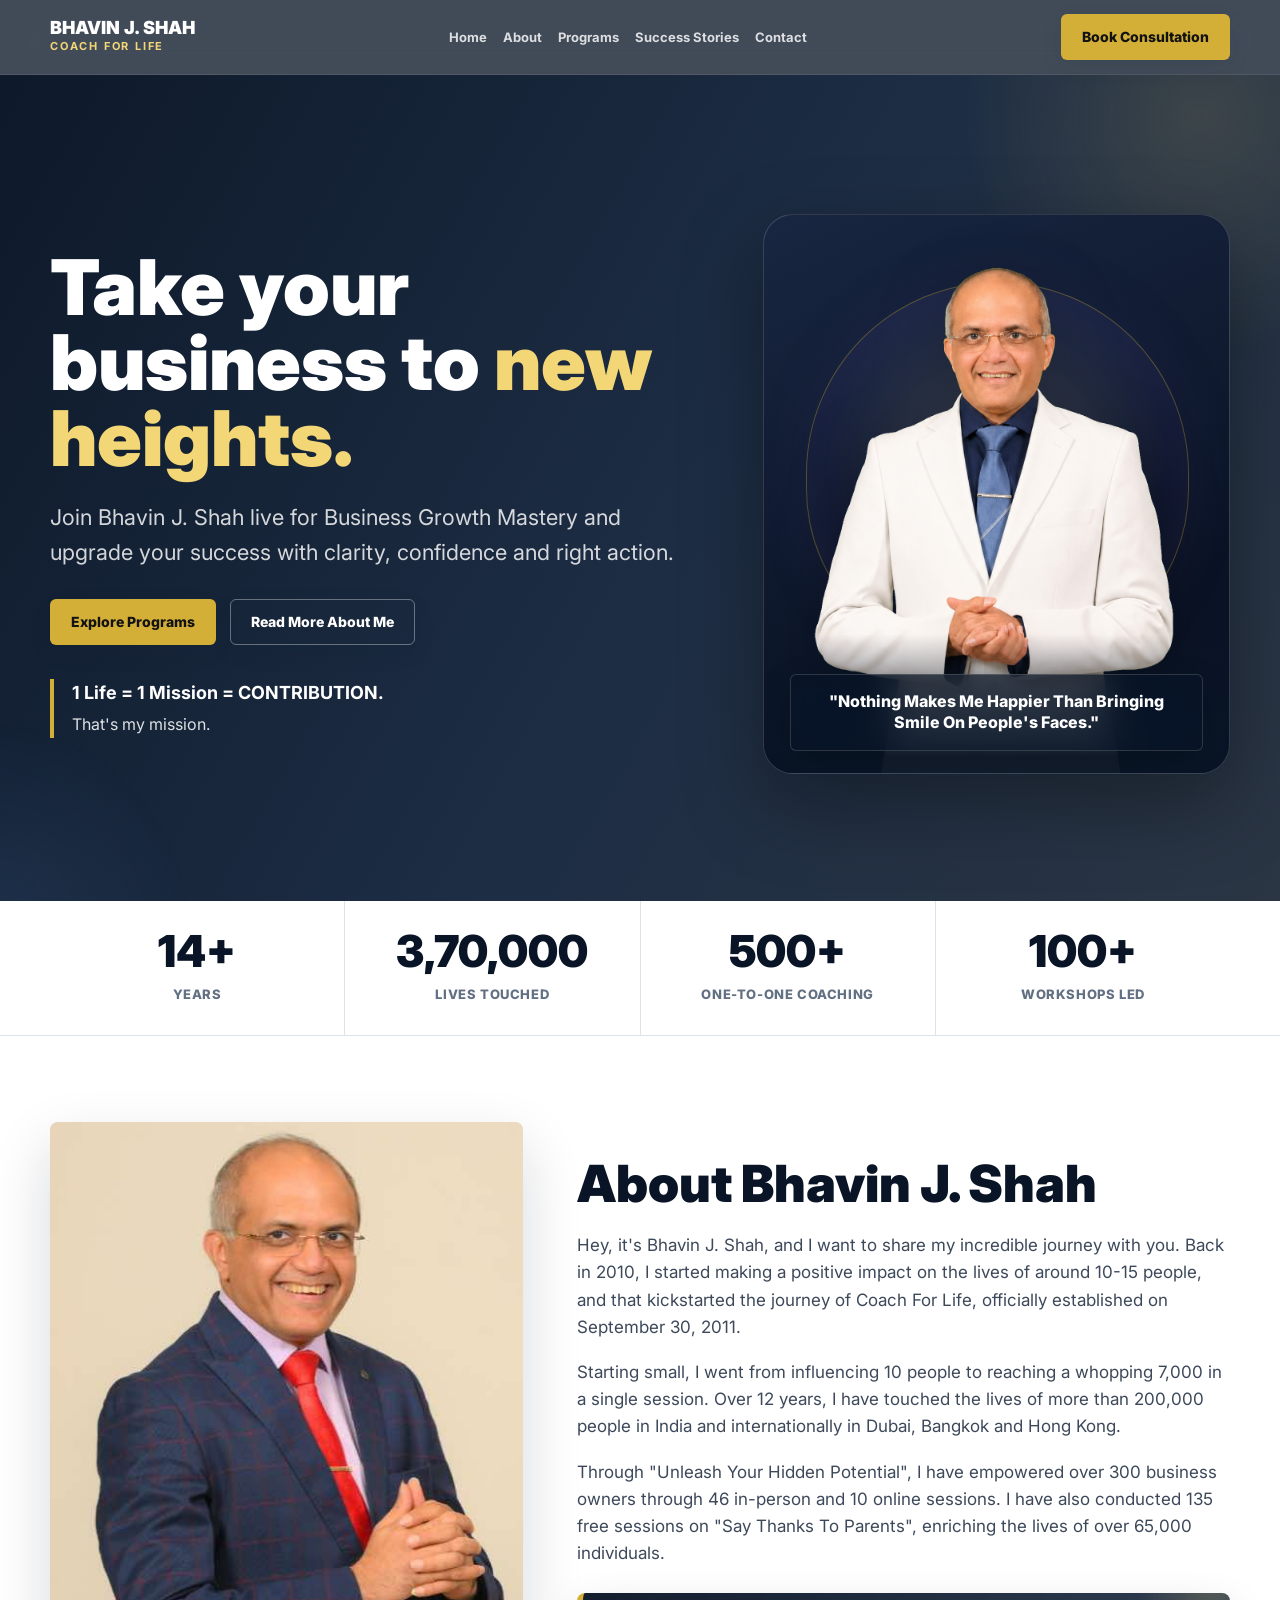
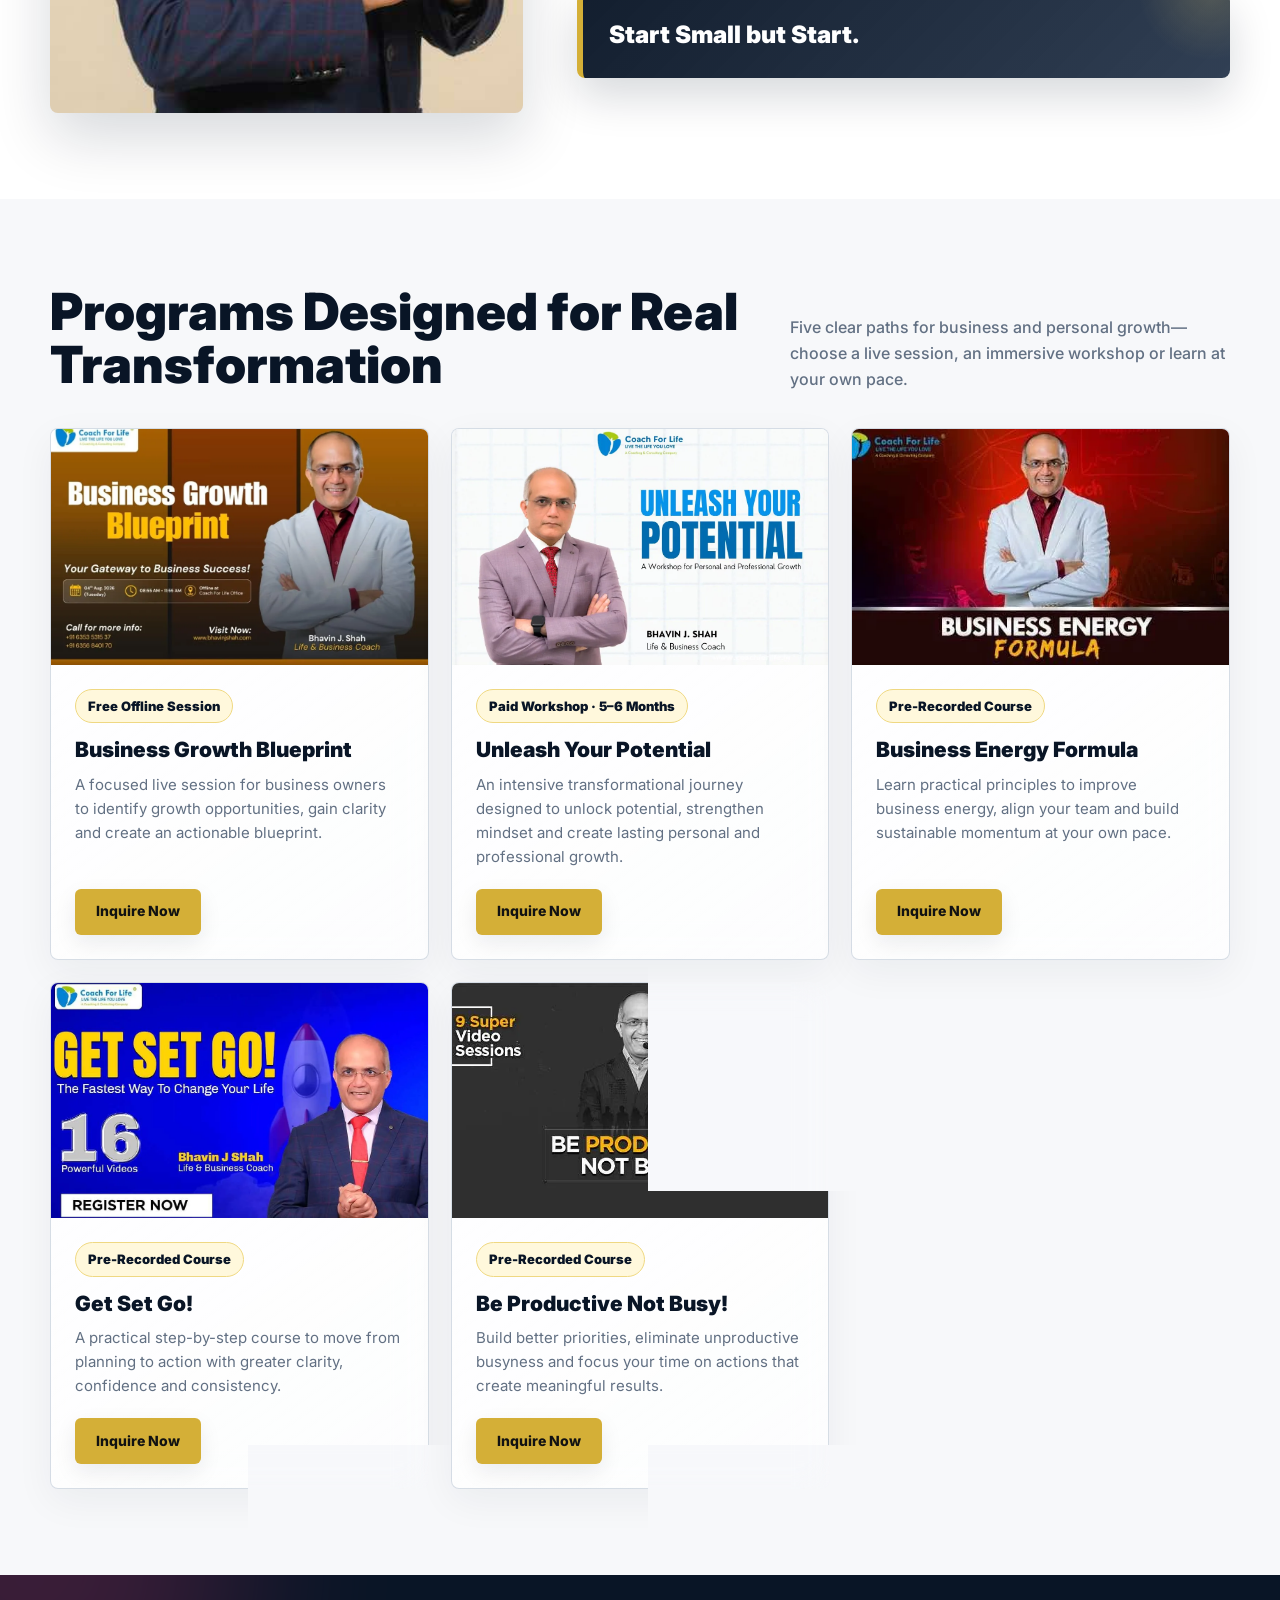
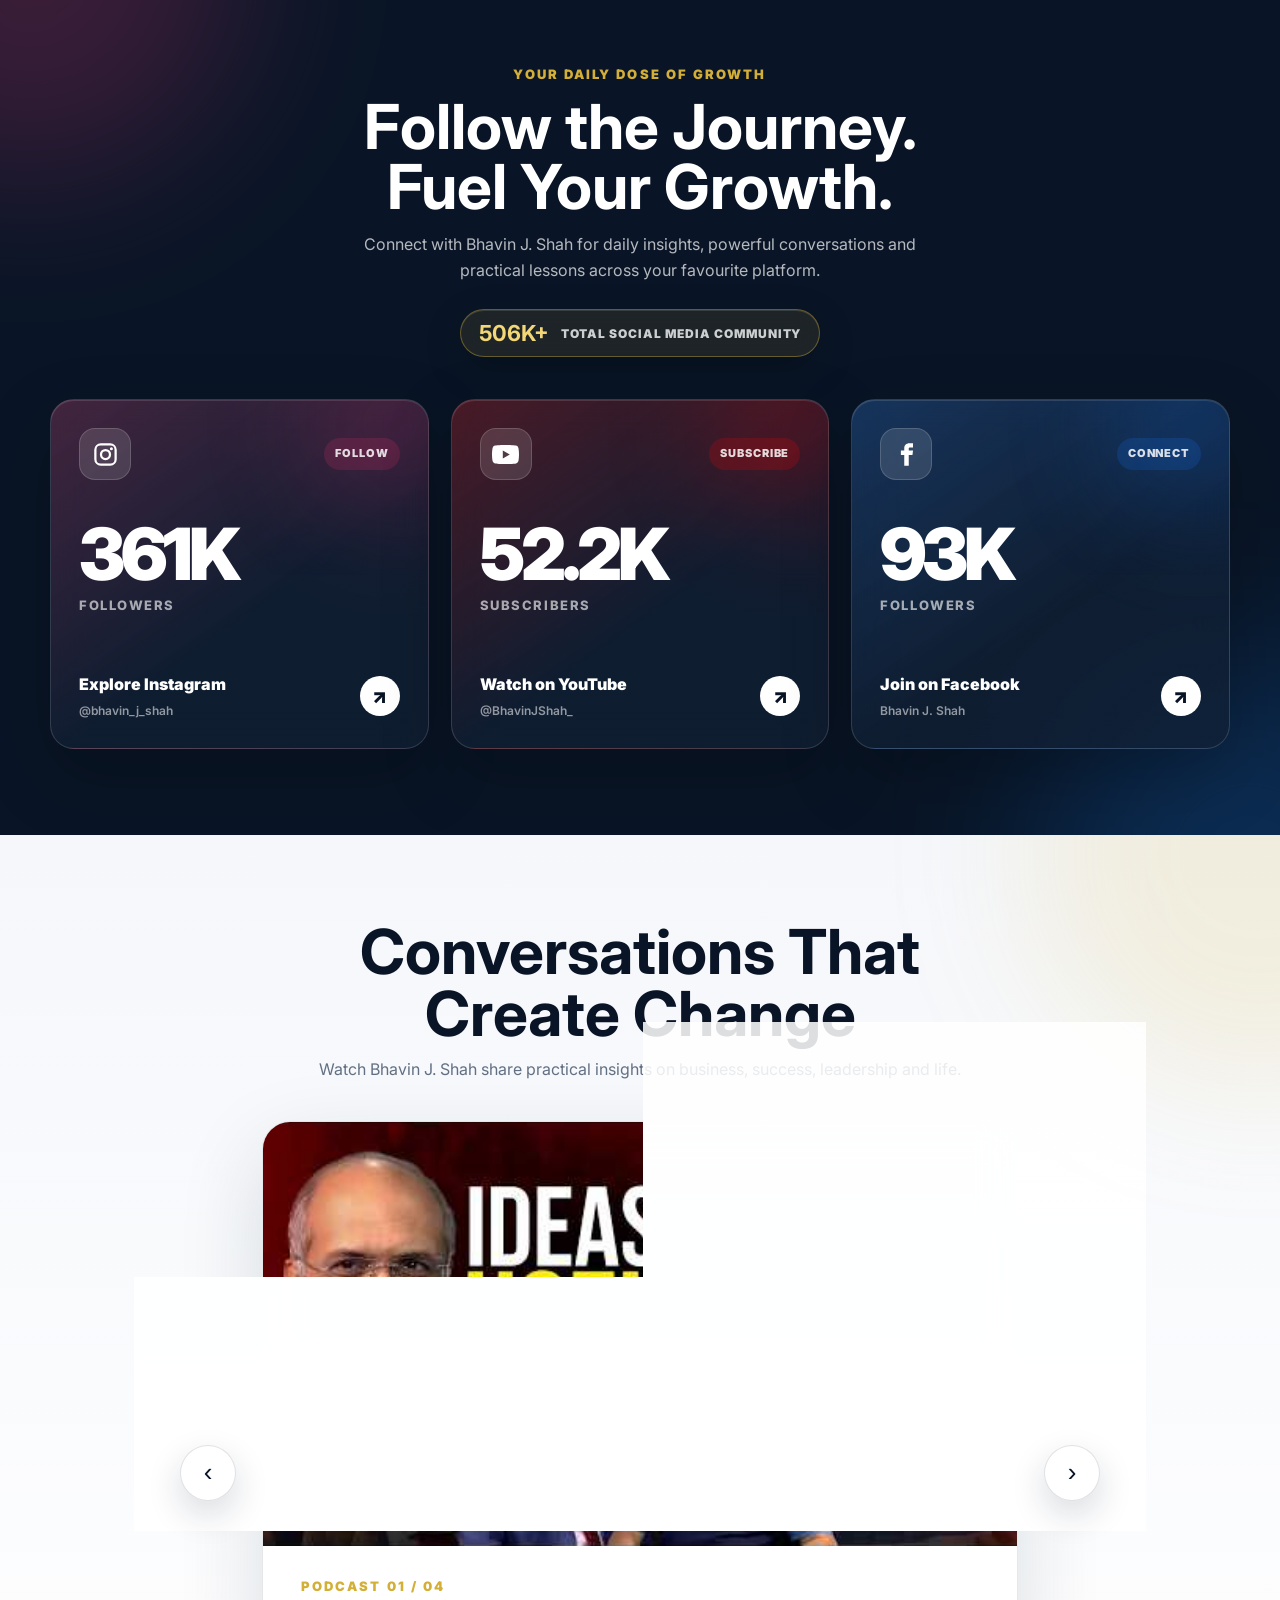
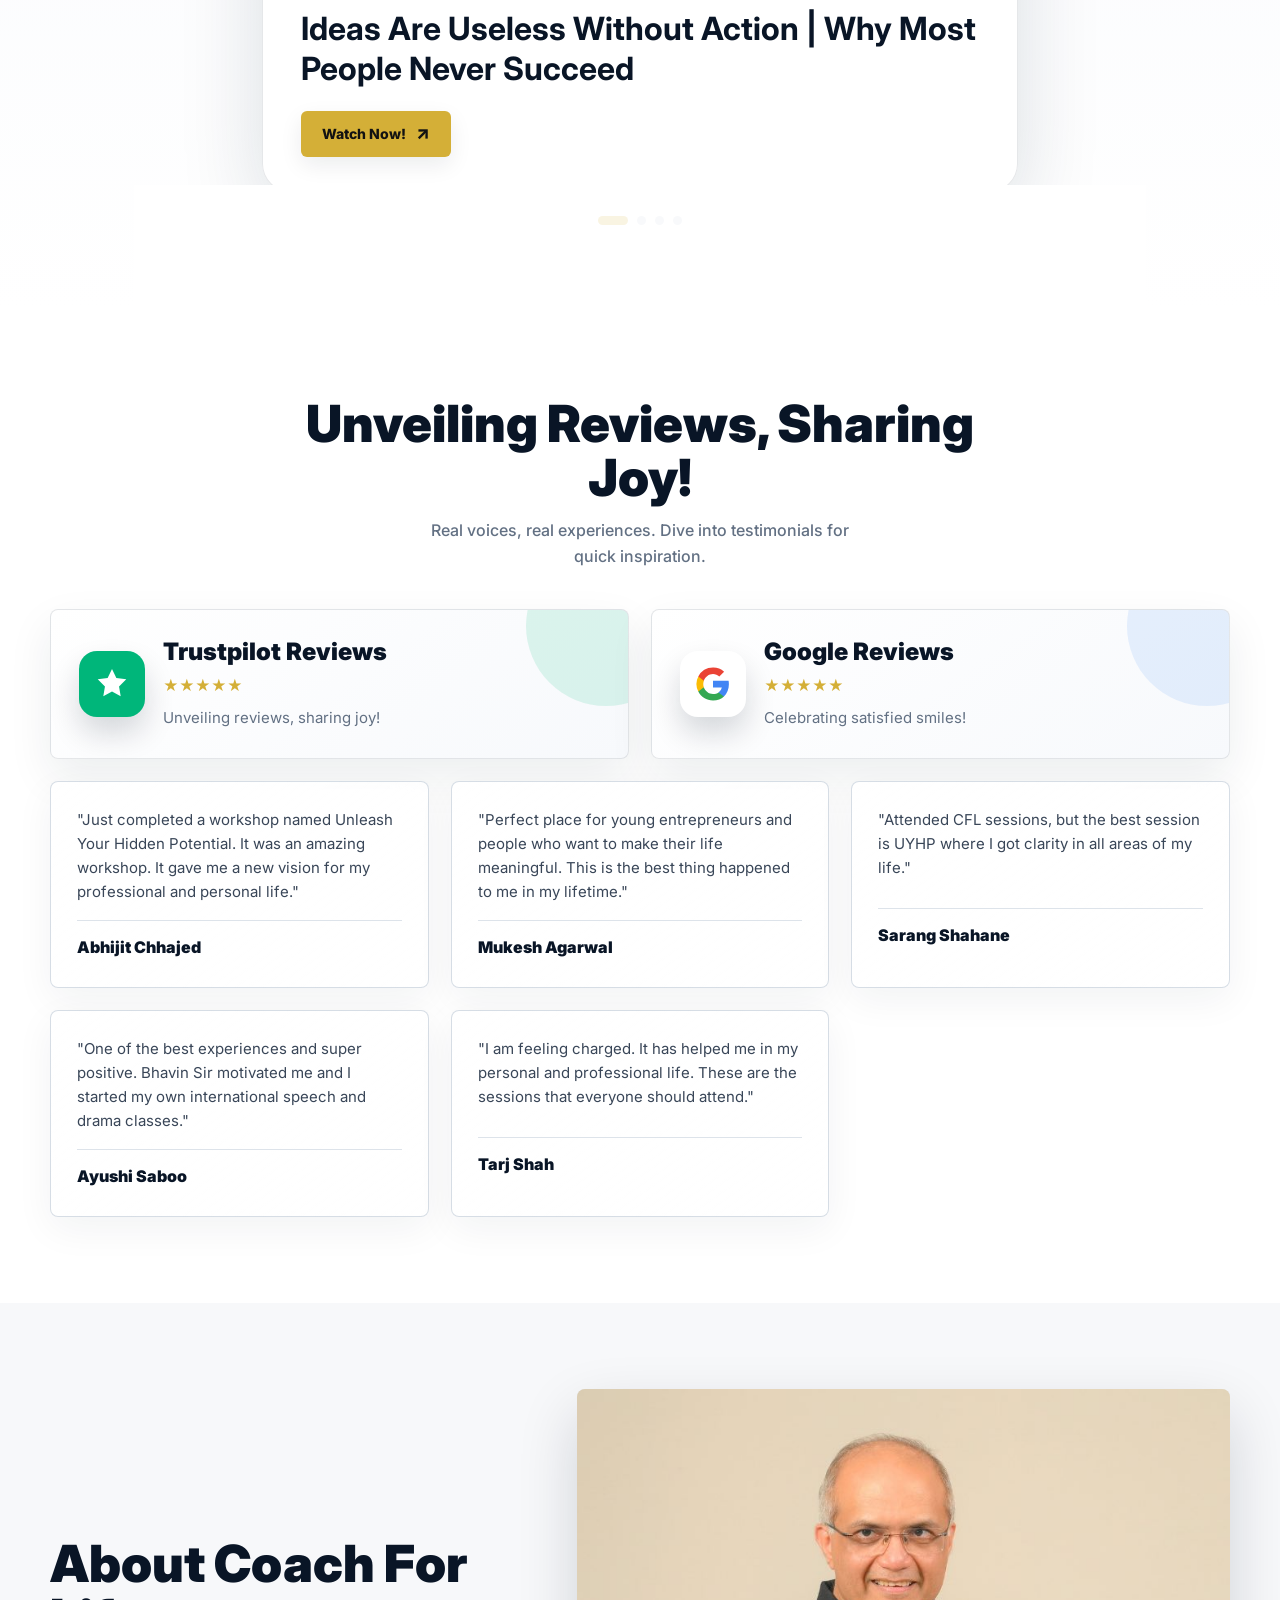
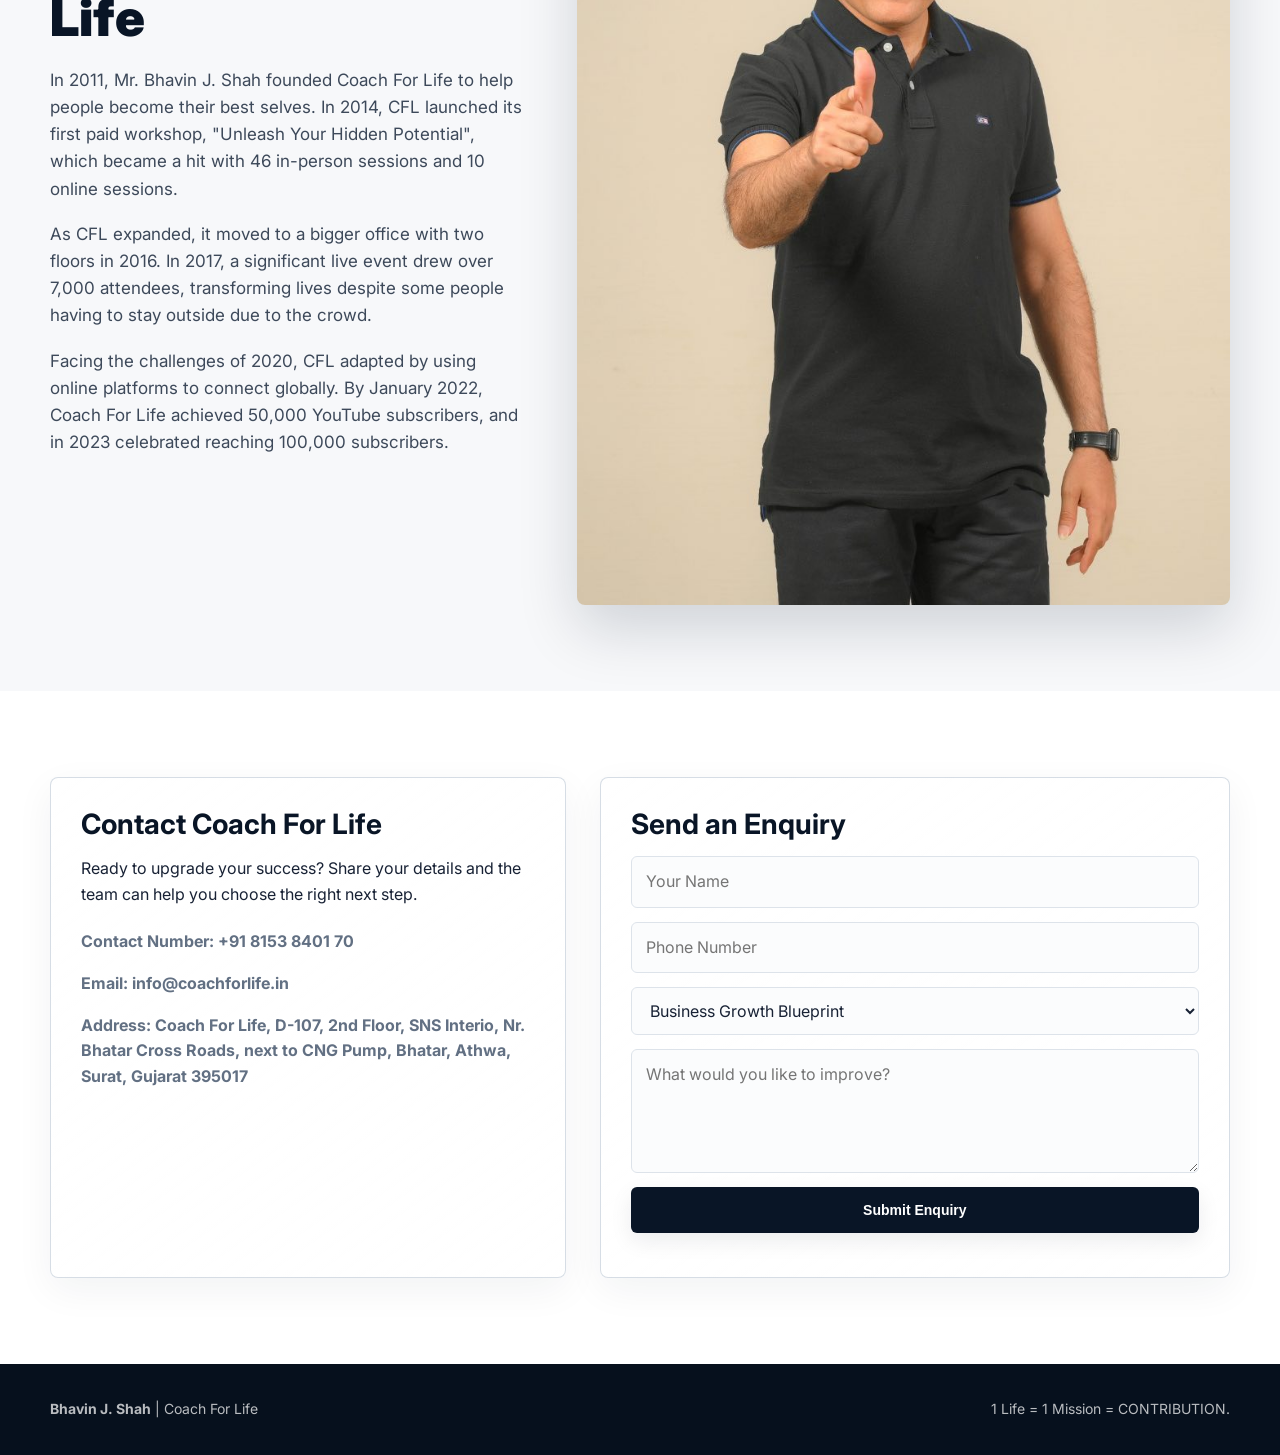
==== commit d83587e3: "Add delayed premium email community popup" ====
--- a/index.html
+++ b/index.html
@@ -1569,6 +1569,23 @@
 
     loadWebsiteContent().then(applyRevealTargets);
   </script>
+  <style id="bjs-community-styles">
+    .bjs-community-modal{position:fixed;inset:0;z-index:10000;display:grid;place-items:center;padding:20px;background:rgba(5,15,30,.72);backdrop-filter:blur(5px);opacity:0;visibility:hidden;transition:opacity .25s ease,visibility .25s ease}
+    .bjs-community-modal.is-open{opacity:1;visibility:visible}.bjs-community-dialog{position:relative;width:min(520px,100%);max-height:calc(100vh - 40px);overflow:auto;background:#fff;color:#142238;border-top:5px solid #e6b827;border-radius:8px;box-shadow:0 24px 70px rgba(0,0,0,.35);padding:36px}
+    .bjs-community-close{position:absolute;top:14px;right:14px;width:38px;height:38px;border:0;border-radius:50%;background:#eef1f4;color:#142238;font-size:25px;line-height:1;cursor:pointer}.bjs-community-kicker{margin:0 42px 10px 0;color:#9b7410;font-size:12px;font-weight:800;letter-spacing:1.5px}
+    .bjs-community-dialog h2{margin:0 0 12px;font-size:30px;line-height:1.14;letter-spacing:0}.bjs-community-copy{margin:0 0 22px;color:#566273;font-size:16px;line-height:1.55}.bjs-community-fields{display:grid;gap:12px}.bjs-community-field label{display:block;margin-bottom:6px;font-size:13px;font-weight:700;color:#263750}
+    .bjs-community-field input{width:100%;height:48px;box-sizing:border-box;border:1px solid #cbd2dc;border-radius:6px;padding:0 14px;font:inherit;color:#142238;background:#fff}.bjs-community-field input:focus{outline:3px solid rgba(230,184,39,.25);border-color:#b88c10}
+    .bjs-community-submit{width:100%;height:50px;margin-top:4px;border:0;border-radius:6px;background:#e6b827;color:#101826;font-size:15px;font-weight:800;cursor:pointer}.bjs-community-submit:hover{background:#f0c438}.bjs-community-submit:disabled{opacity:.65;cursor:wait}
+    .bjs-community-note,.bjs-community-status{margin:11px 0 0;text-align:center;font-size:12px;color:#6e7785}.bjs-community-status{min-height:18px;font-size:14px;font-weight:700}.bjs-community-status.is-error{color:#b42318}.bjs-community-status.is-success{color:#16754a}
+    @media(max-width:560px){.bjs-community-modal{padding:12px}.bjs-community-dialog{padding:30px 20px 24px}.bjs-community-dialog h2{font-size:25px}}
+  </style>
+  <div class="bjs-community-modal" id="bjs-community-modal" role="dialog" aria-modal="true" aria-labelledby="bjs-community-title" aria-hidden="true">
+    <div class="bjs-community-dialog"><button class="bjs-community-close" type="button" aria-label="Close email signup">&times;</button><p class="bjs-community-kicker">BJS PREMIUM EMAIL COMMUNITY</p><h2 id="bjs-community-title">Get our most valuable insights, twice a week.</h2><p class="bjs-community-copy">Join Bhavin J. Shah's premium email community for practical ideas on business growth, mindset and meaningful action.</p>
+      <form id="bjs-community-form"><div class="bjs-community-fields"><div class="bjs-community-field"><label for="bjs-community-name">Name <span>(optional)</span></label><input id="bjs-community-name" name="name" type="text" autocomplete="name" maxlength="100"></div><div class="bjs-community-field"><label for="bjs-community-email">Email address</label><input id="bjs-community-email" name="email" type="email" autocomplete="email" maxlength="190" required></div><div class="bjs-community-field"><label for="bjs-community-phone">Phone <span>(optional)</span></label><input id="bjs-community-phone" name="phone" type="tel" autocomplete="tel" maxlength="30"></div><input type="text" name="company" tabindex="-1" autocomplete="off" aria-hidden="true" style="position:absolute;left:-9999px"><button class="bjs-community-submit" type="submit">Join the Community</button></div><p class="bjs-community-status" id="bjs-community-status" aria-live="polite"></p><p class="bjs-community-note">No spam. Unsubscribe anytime.</p></form>
+    </div>
+  </div>
+  <script id="bjs-community-script">
+  (function(){var modal=document.getElementById('bjs-community-modal'),form=document.getElementById('bjs-community-form'),status=document.getElementById('bjs-community-status'),closeBtn=modal.querySelector('.bjs-community-close'),submitBtn=modal.querySelector('.bjs-community-submit'),lastFocus;var joined='bjsEmailCommunityJoined',dismissed='bjsEmailCommunityDismissedAt',week=7*24*60*60*1000;function eligible(){var d=parseInt(localStorage.getItem(dismissed)||'0',10);return !localStorage.getItem(joined)&&(!d||Date.now()-d>week)}function openModal(){if(!eligible())return;lastFocus=document.activeElement;modal.classList.add('is-open');modal.setAttribute('aria-hidden','false');document.body.style.overflow='hidden';setTimeout(function(){document.getElementById('bjs-community-email').focus()},250)}function closeModal(save){modal.classList.remove('is-open');modal.setAttribute('aria-hidden','true');document.body.style.overflow='';if(save)localStorage.setItem(dismissed,String(Date.now()));if(lastFocus)lastFocus.focus()}setTimeout(openModal,15000);closeBtn.addEventListener('click',function(){closeModal(true)});modal.addEventListener('click',function(e){if(e.target===modal)closeModal(true)});document.addEventListener('keydown',function(e){if(e.key==='Escape'&&modal.classList.contains('is-open'))closeModal(true)});form.addEventListener('submit',function(e){e.preventDefault();status.textContent='';status.className='bjs-community-status';submitBtn.disabled=true;submitBtn.textContent='Joining...';fetch('subscribe.php',{method:'POST',body:new FormData(form),headers:{'X-Requested-With':'XMLHttpRequest'}}).then(function(r){return r.json().then(function(data){if(!r.ok||!data.ok)throw new Error(data.message||'Unable to subscribe');return data})}).then(function(){localStorage.setItem(joined,'1');status.classList.add('is-success');status.textContent='Welcome! You are now part of the community.';form.reset();setTimeout(function(){closeModal(false)},1800)}).catch(function(){status.classList.add('is-error');status.textContent='Something went wrong. Please try again.'}).finally(function(){submitBtn.disabled=false;submitBtn.textContent='Join the Community'})})})();
+  </script>
 </body>
 </html>
-
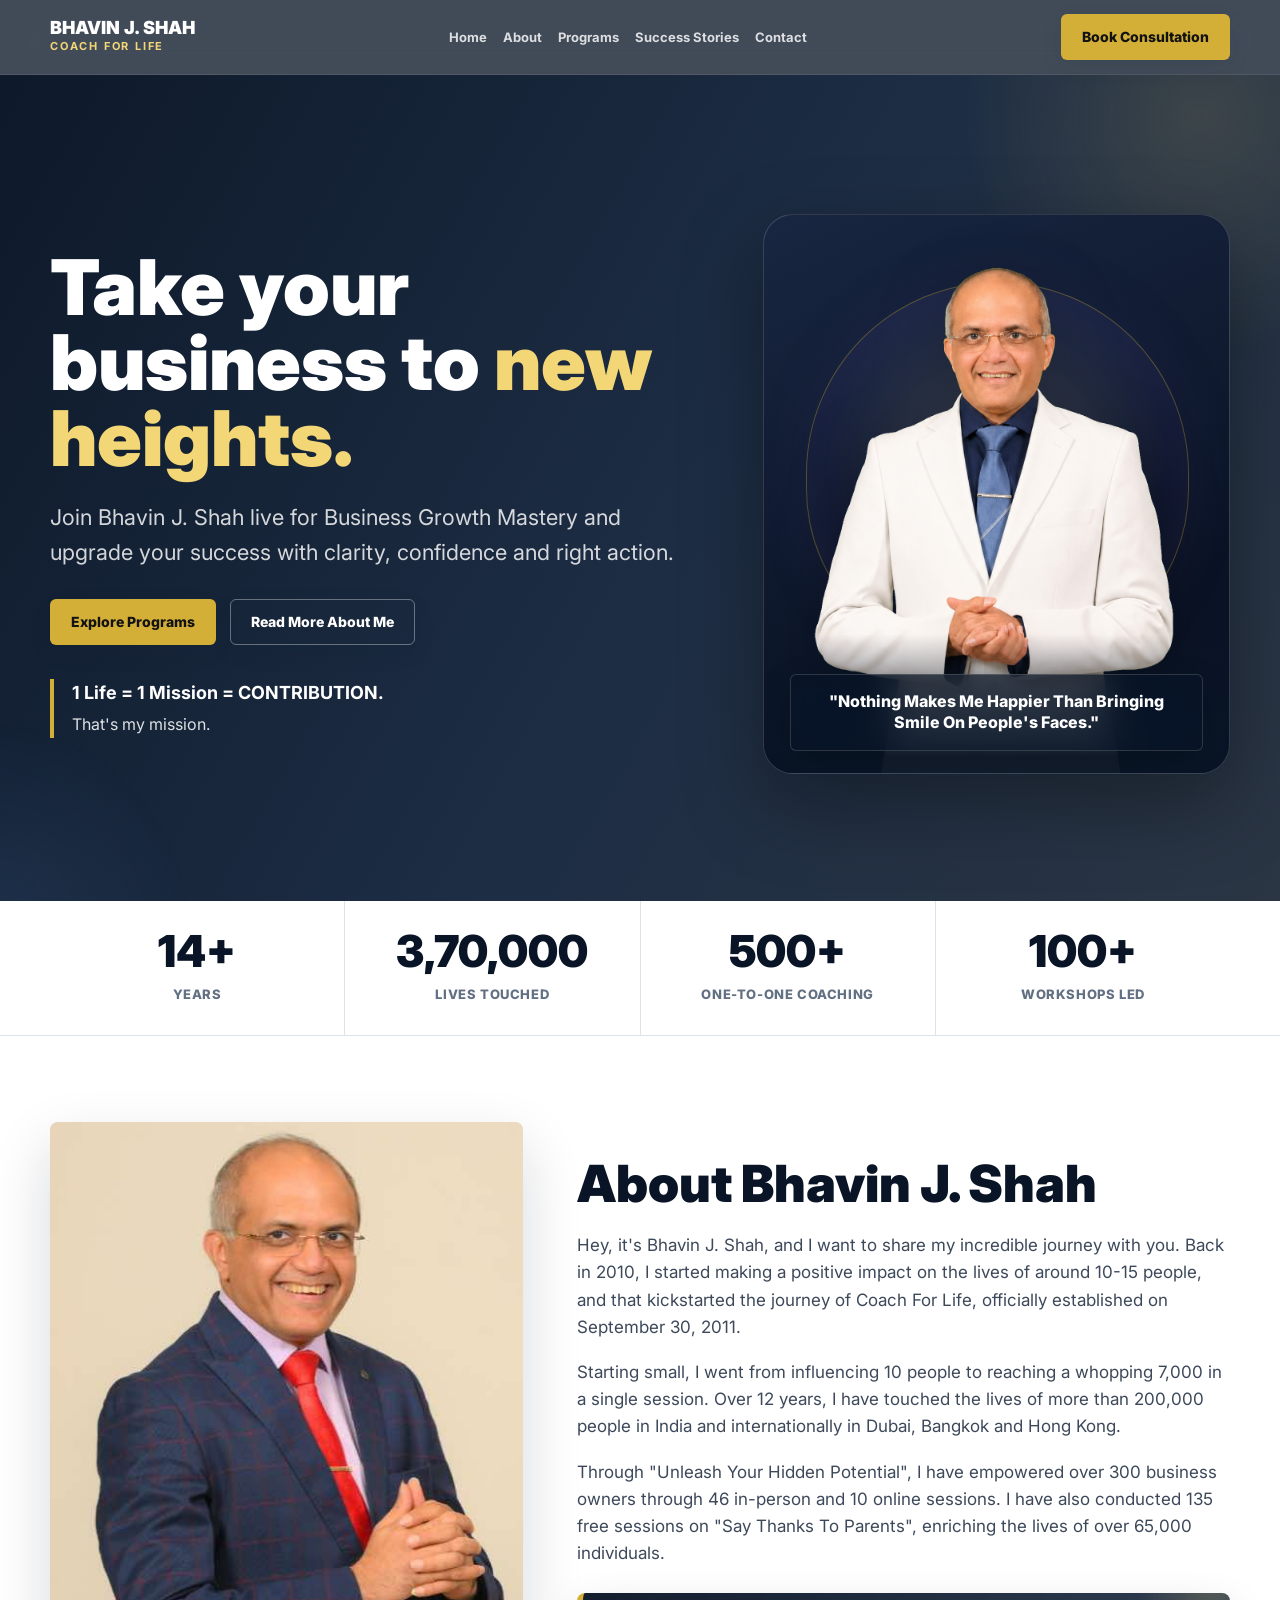
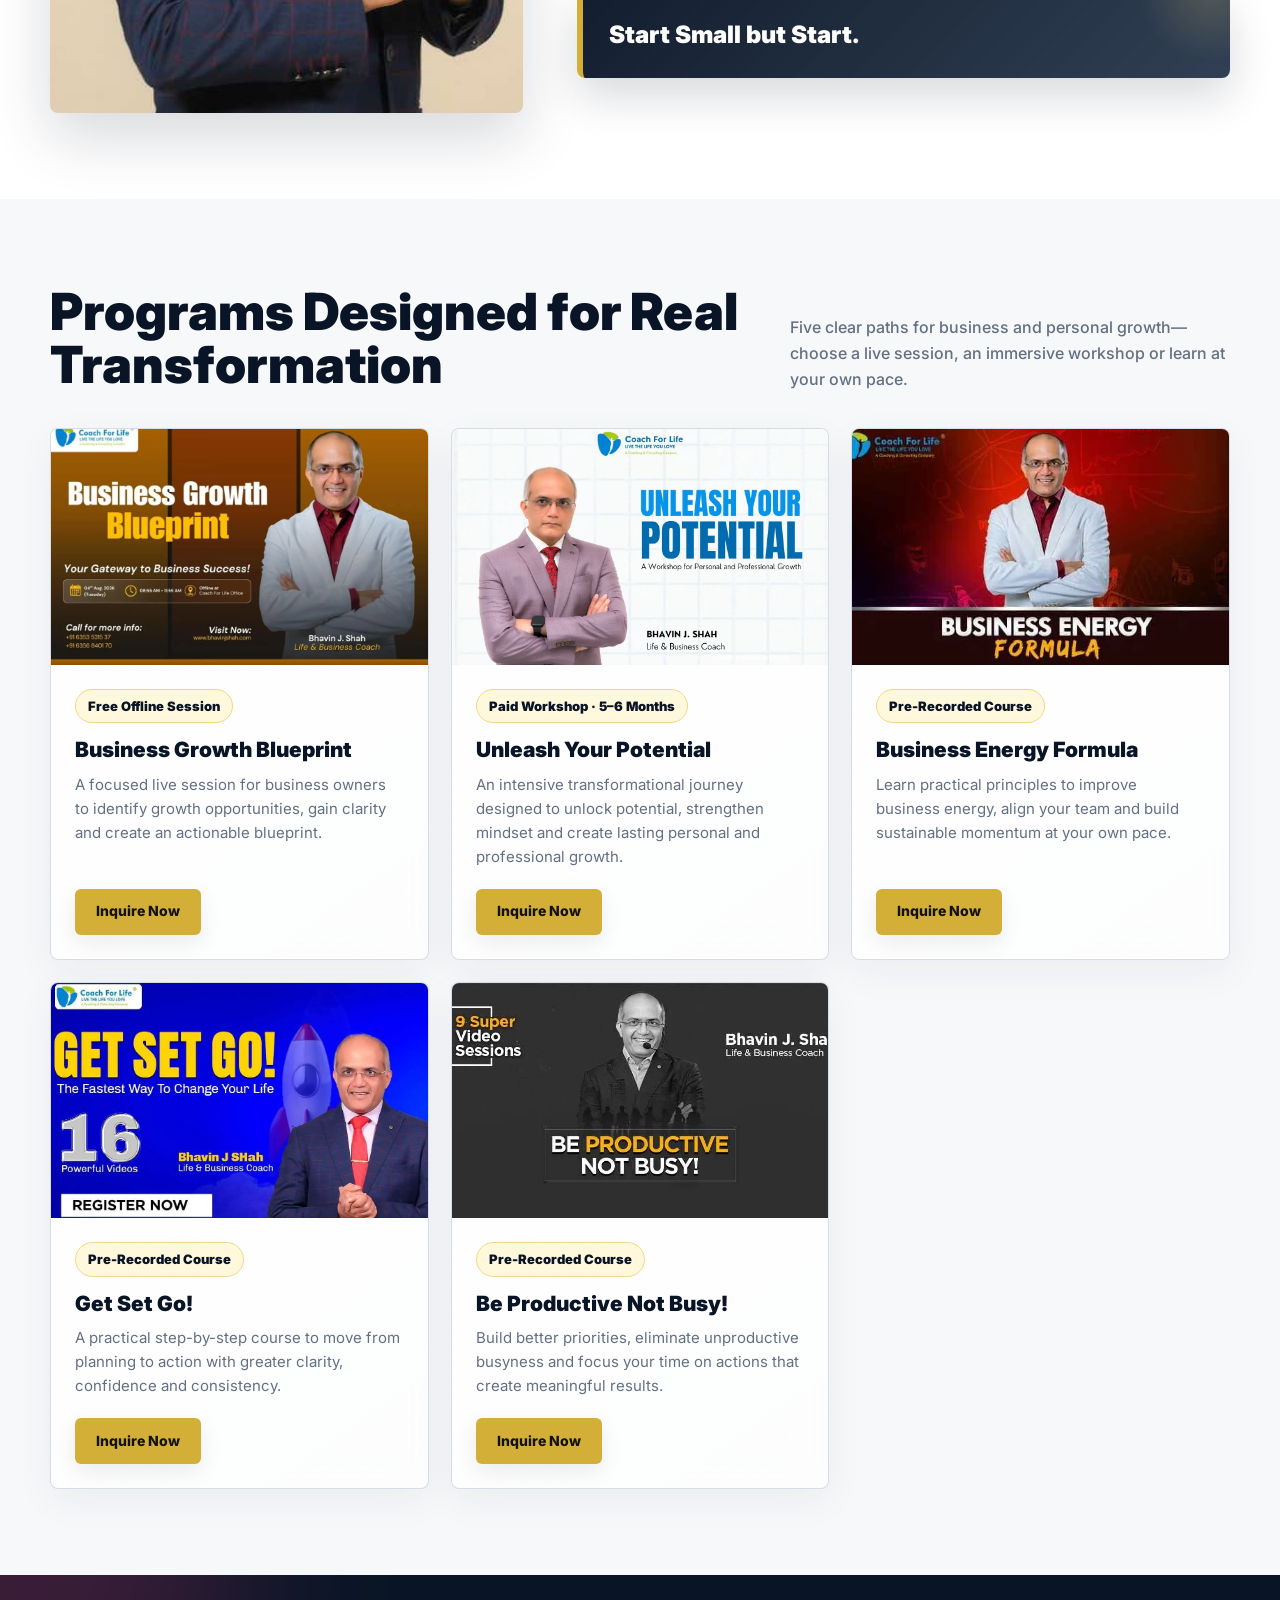
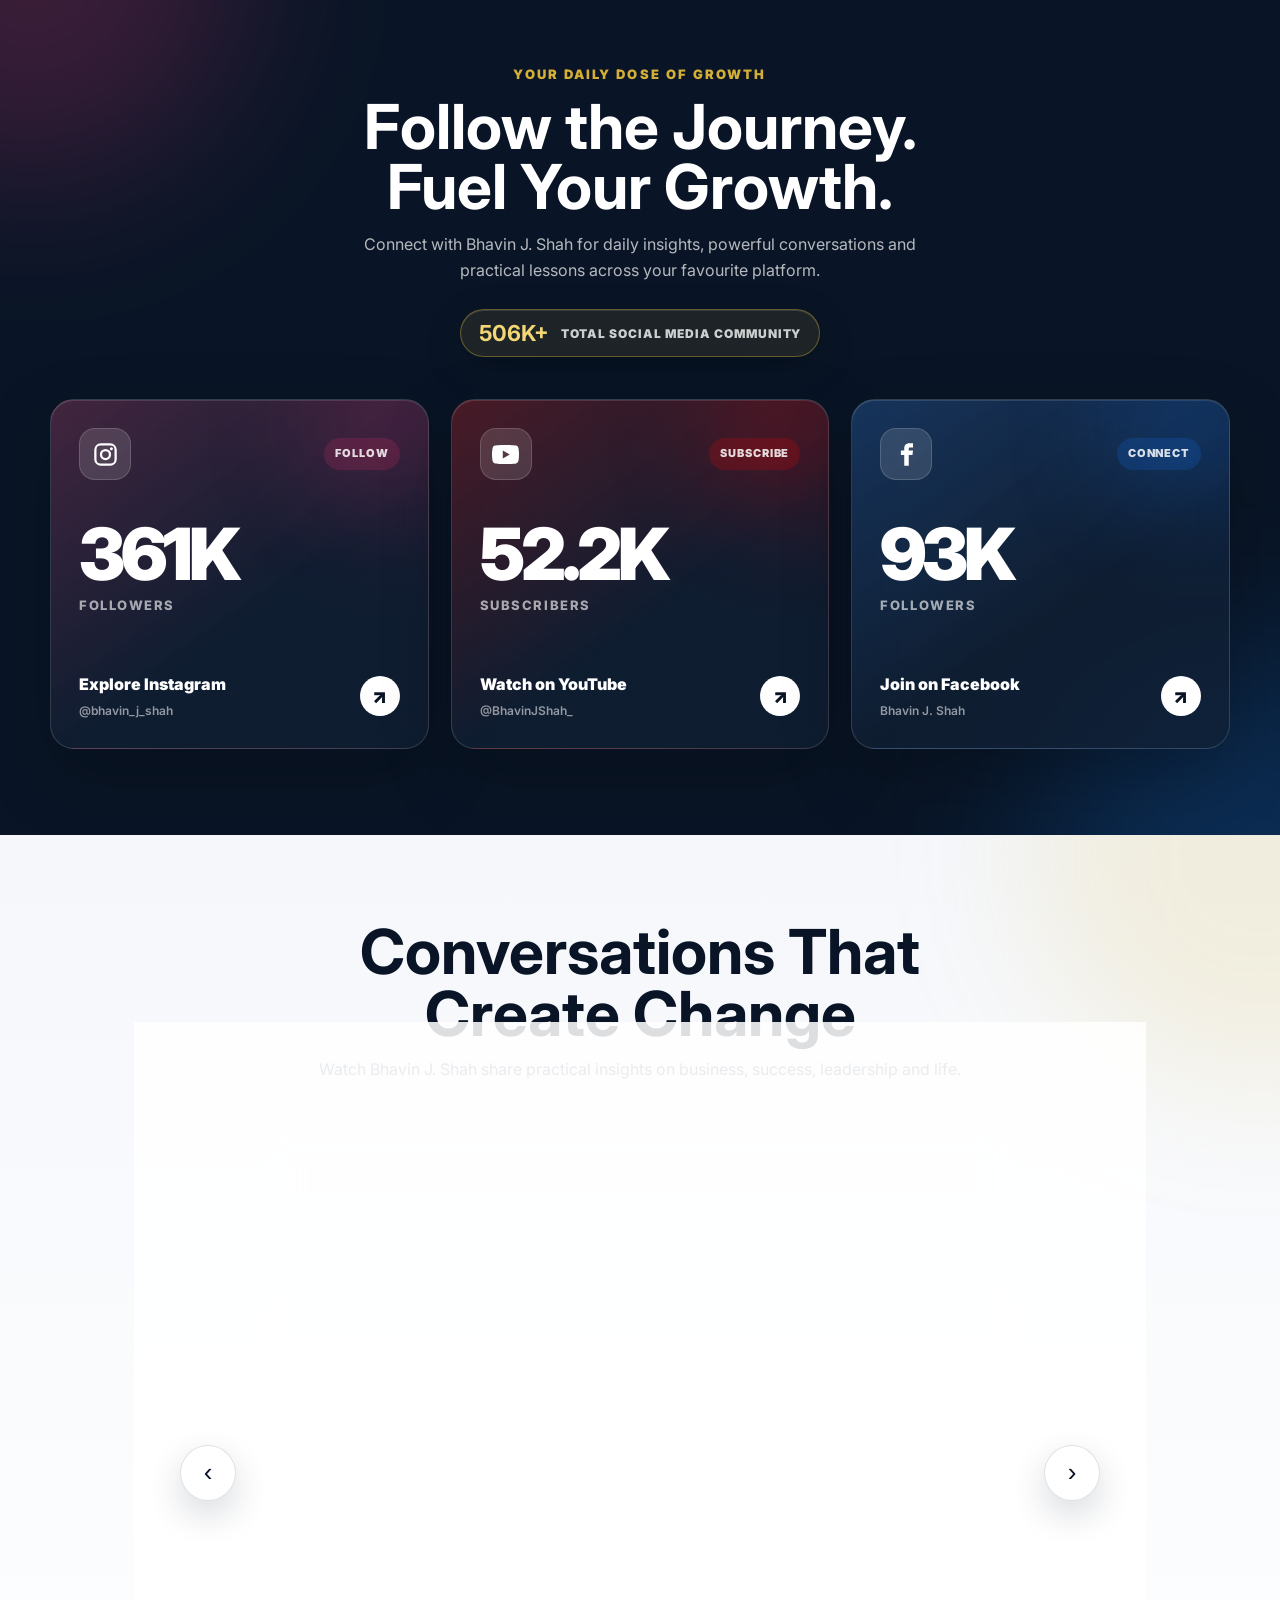
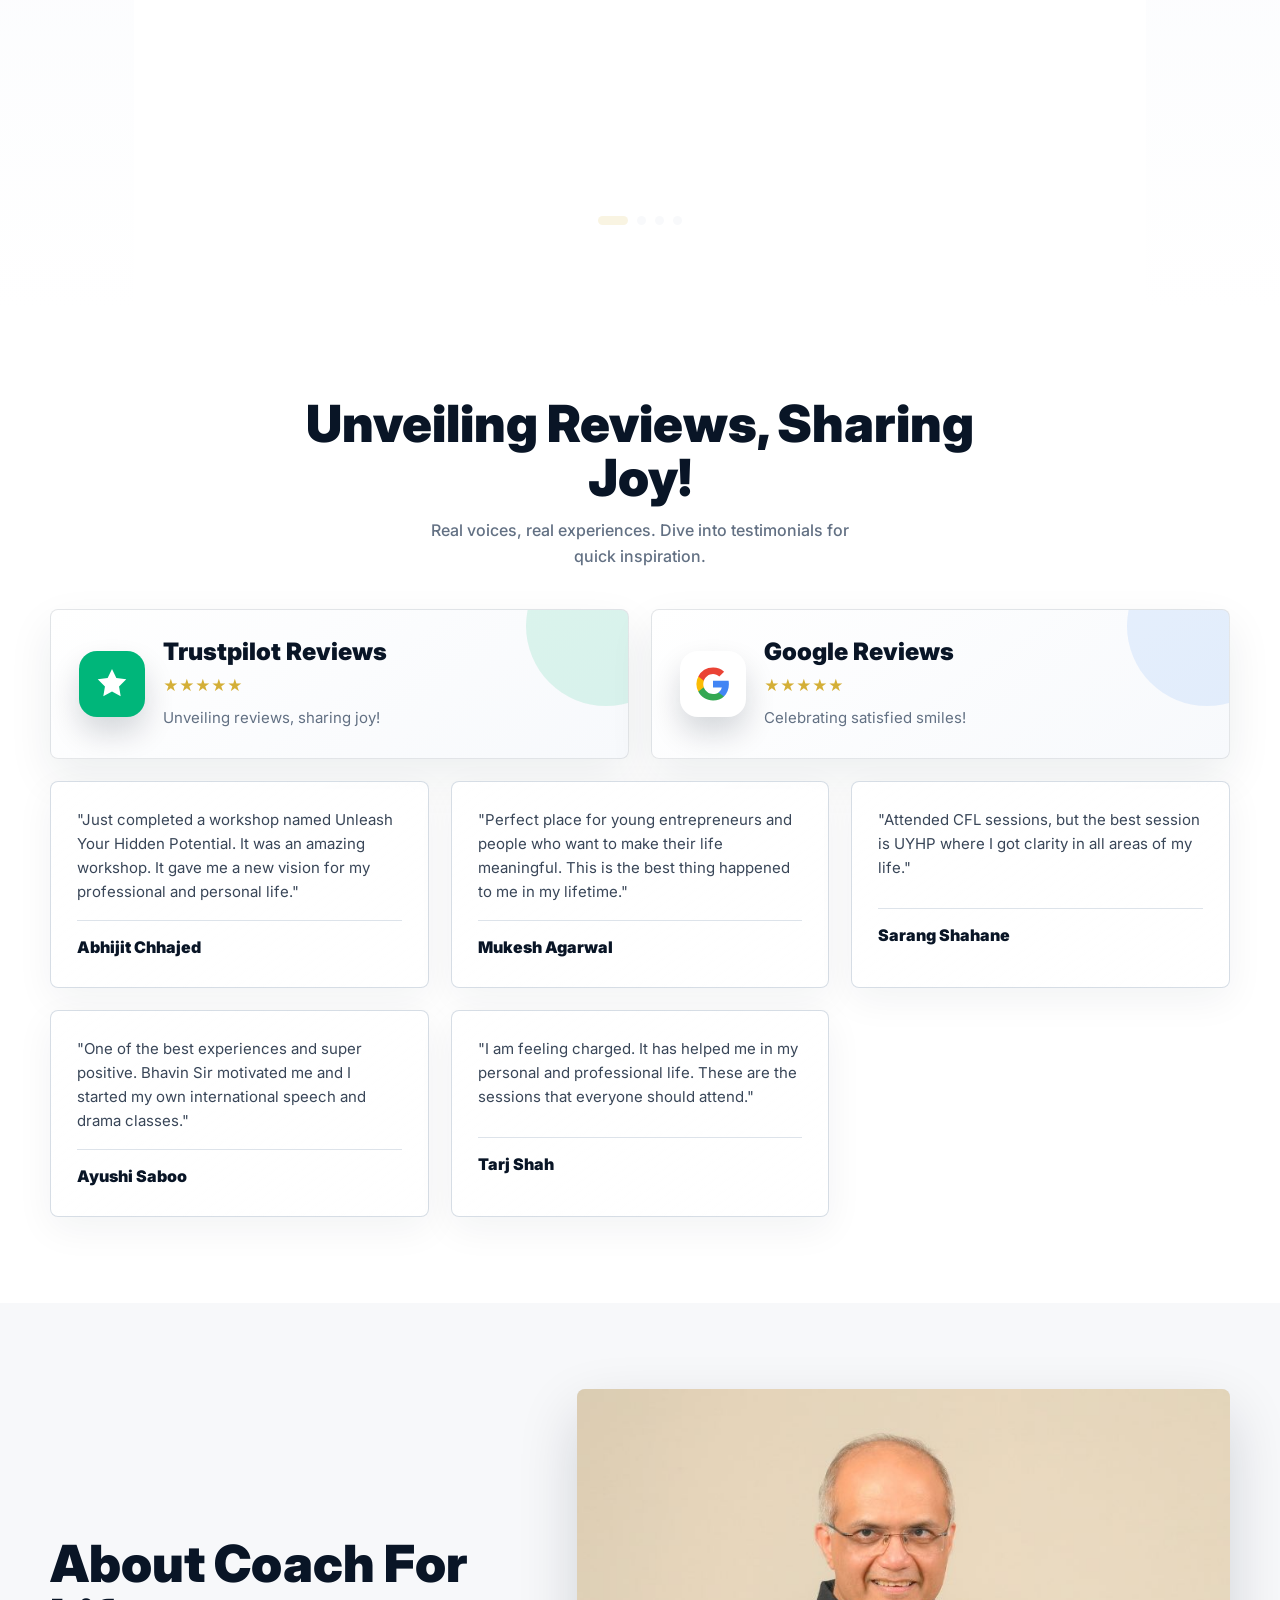
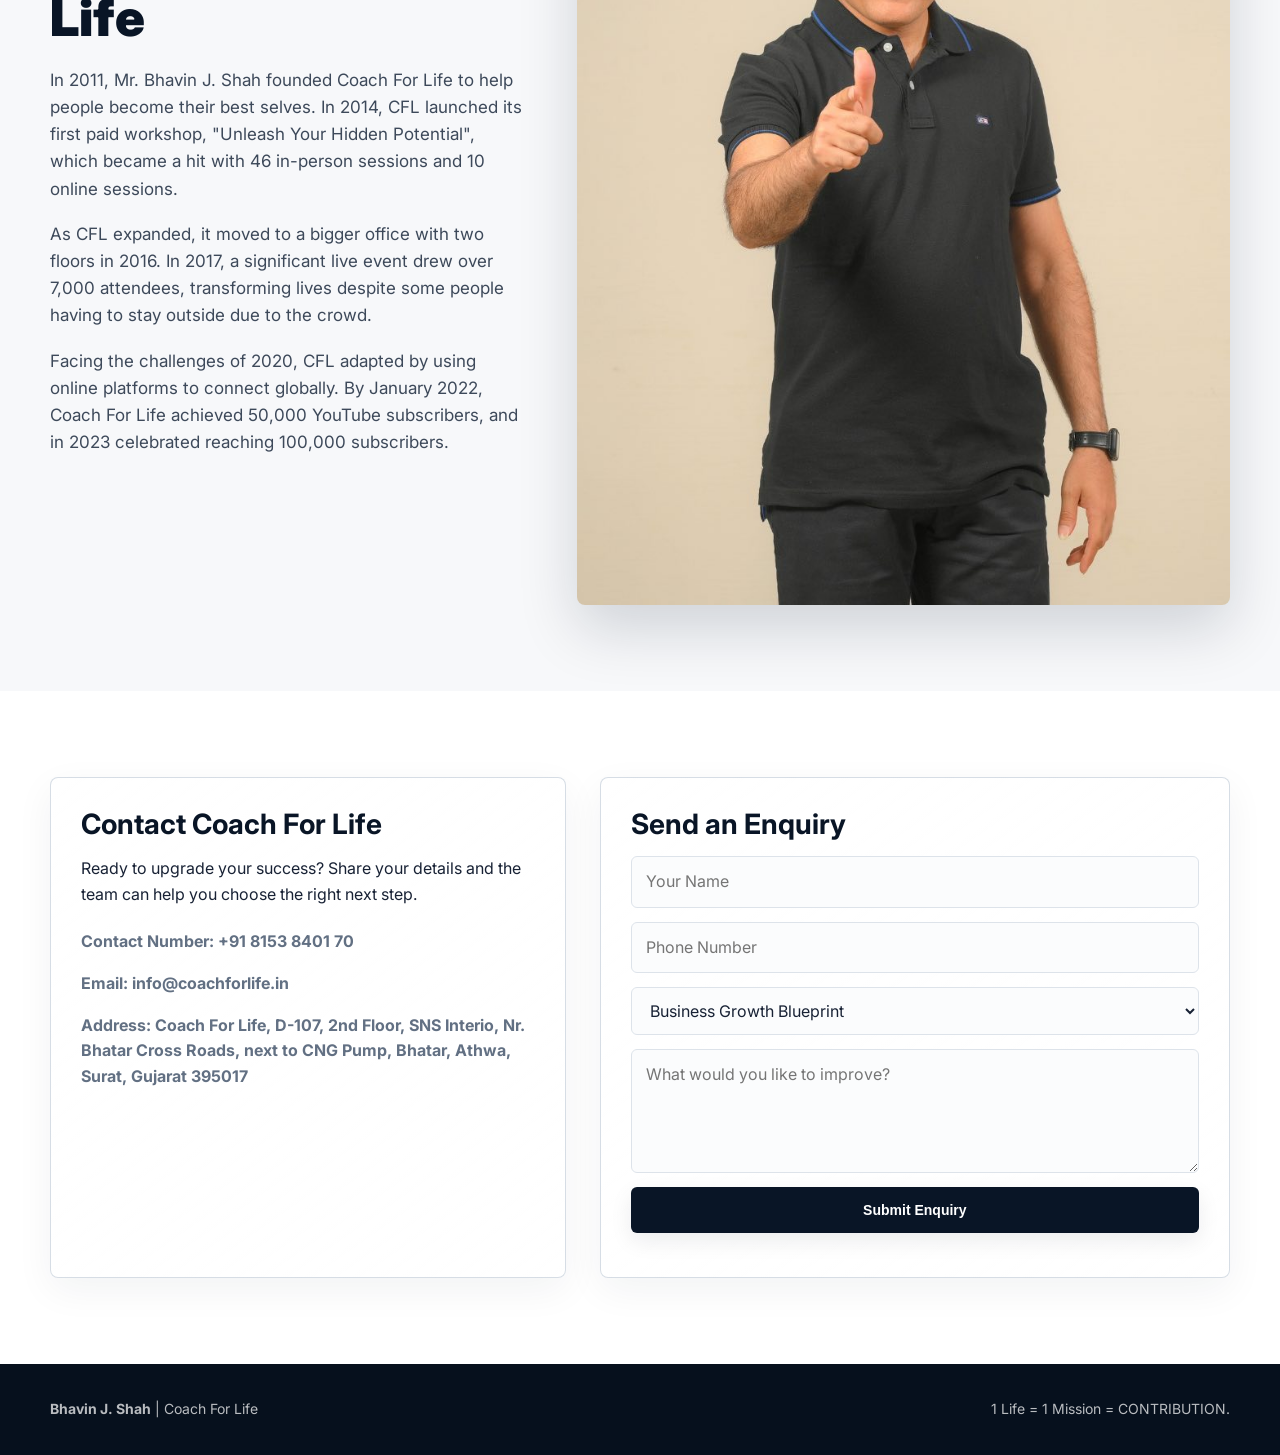
==== commit c41180c8: "Shorten premium community heading" ====
--- a/index.html
+++ b/index.html
@@ -1580,7 +1580,7 @@
     @media(max-width:560px){.bjs-community-modal{padding:12px}.bjs-community-dialog{padding:30px 20px 24px}.bjs-community-dialog h2{font-size:25px}}
   </style>
   <div class="bjs-community-modal" id="bjs-community-modal" role="dialog" aria-modal="true" aria-labelledby="bjs-community-title" aria-hidden="true">
-    <div class="bjs-community-dialog"><button class="bjs-community-close" type="button" aria-label="Close email signup">&times;</button><p class="bjs-community-kicker">BJS PREMIUM EMAIL COMMUNITY</p><h2 id="bjs-community-title">Get our most valuable insights, twice a week.</h2><p class="bjs-community-copy">Join Bhavin J. Shah's premium email community for practical ideas on business growth, mindset and meaningful action.</p>
+    <div class="bjs-community-dialog"><button class="bjs-community-close" type="button" aria-label="Close email signup">&times;</button><p class="bjs-community-kicker">PREMIUM EMAIL COMMUNITY</p><h2 id="bjs-community-title">Get our most valuable insights, twice a week.</h2><p class="bjs-community-copy">Join Bhavin J. Shah's premium email community for practical ideas on business growth, mindset and meaningful action.</p>
       <form id="bjs-community-form"><div class="bjs-community-fields"><div class="bjs-community-field"><label for="bjs-community-name">Name <span>(optional)</span></label><input id="bjs-community-name" name="name" type="text" autocomplete="name" maxlength="100"></div><div class="bjs-community-field"><label for="bjs-community-email">Email address</label><input id="bjs-community-email" name="email" type="email" autocomplete="email" maxlength="190" required></div><div class="bjs-community-field"><label for="bjs-community-phone">Phone <span>(optional)</span></label><input id="bjs-community-phone" name="phone" type="tel" autocomplete="tel" maxlength="30"></div><input type="text" name="company" tabindex="-1" autocomplete="off" aria-hidden="true" style="position:absolute;left:-9999px"><button class="bjs-community-submit" type="submit">Join the Community</button></div><p class="bjs-community-status" id="bjs-community-status" aria-live="polite"></p><p class="bjs-community-note">No spam. Unsubscribe anytime.</p></form>
     </div>
   </div>
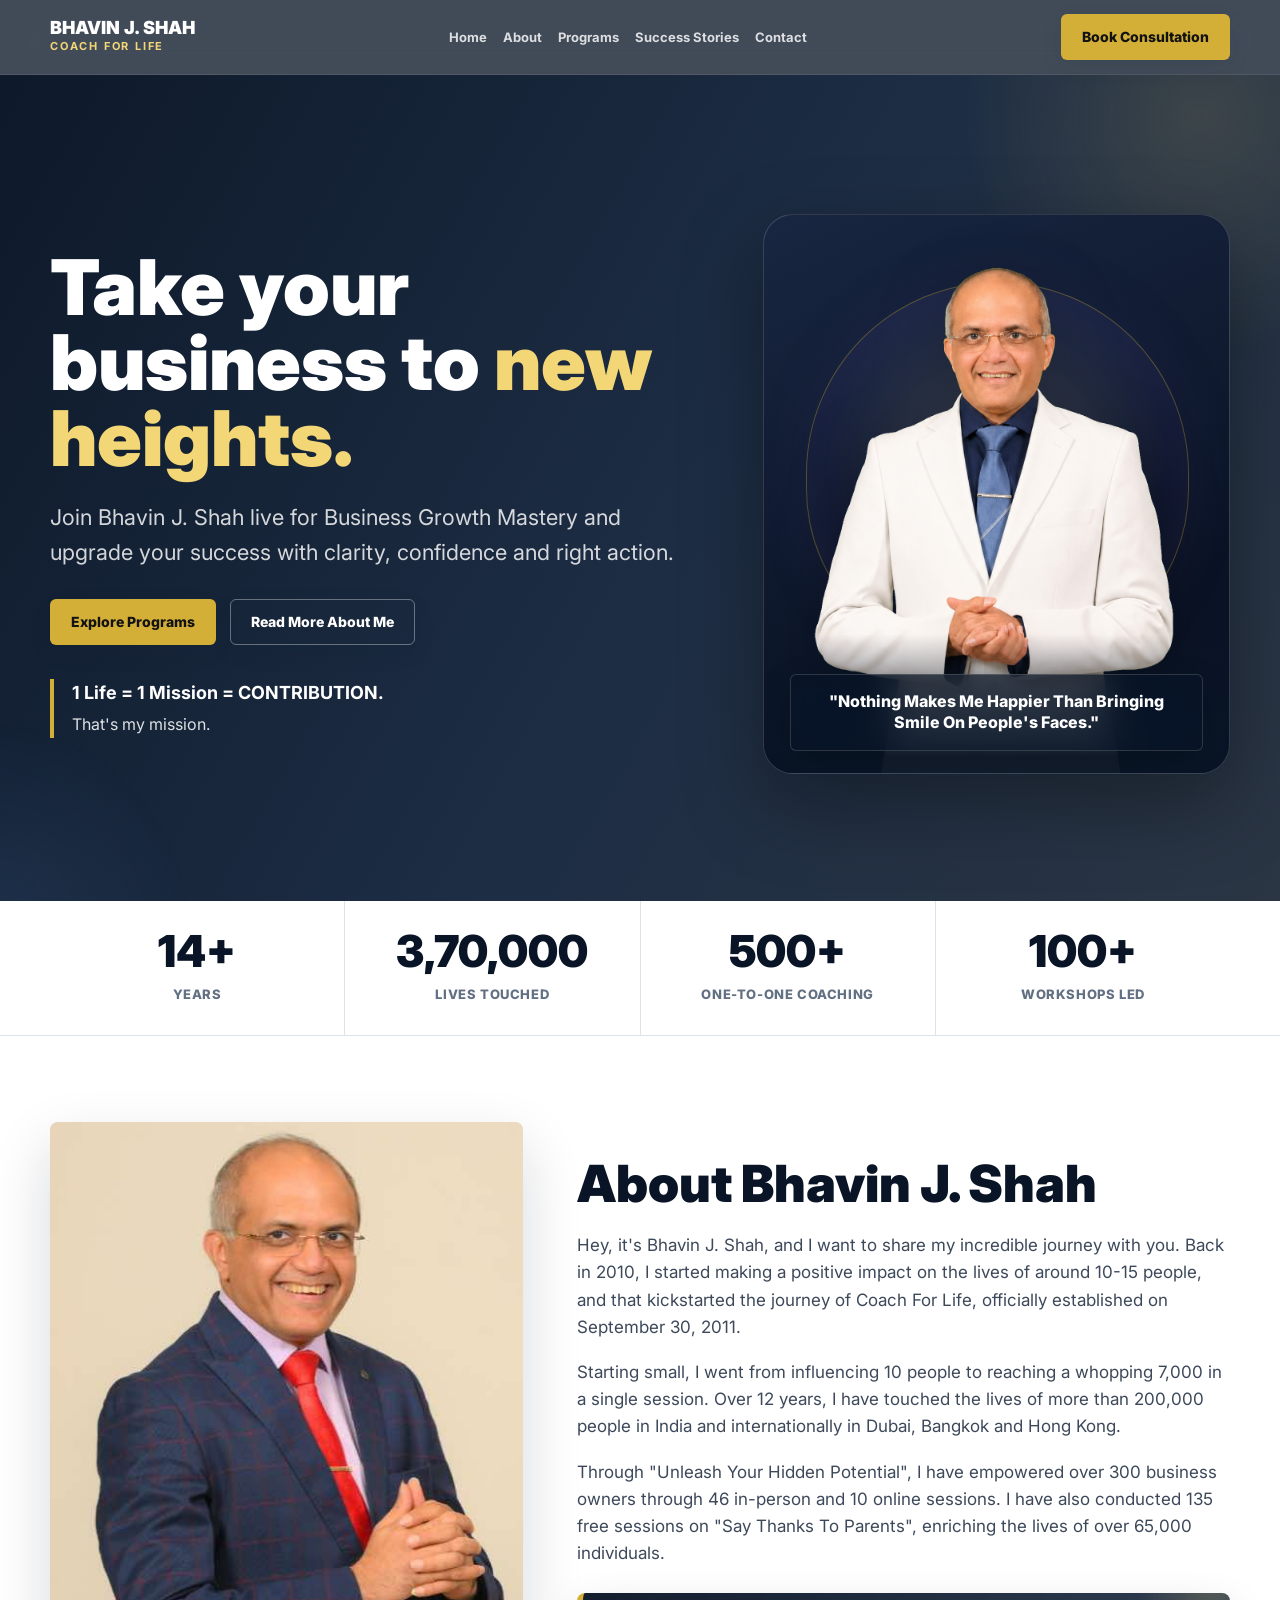
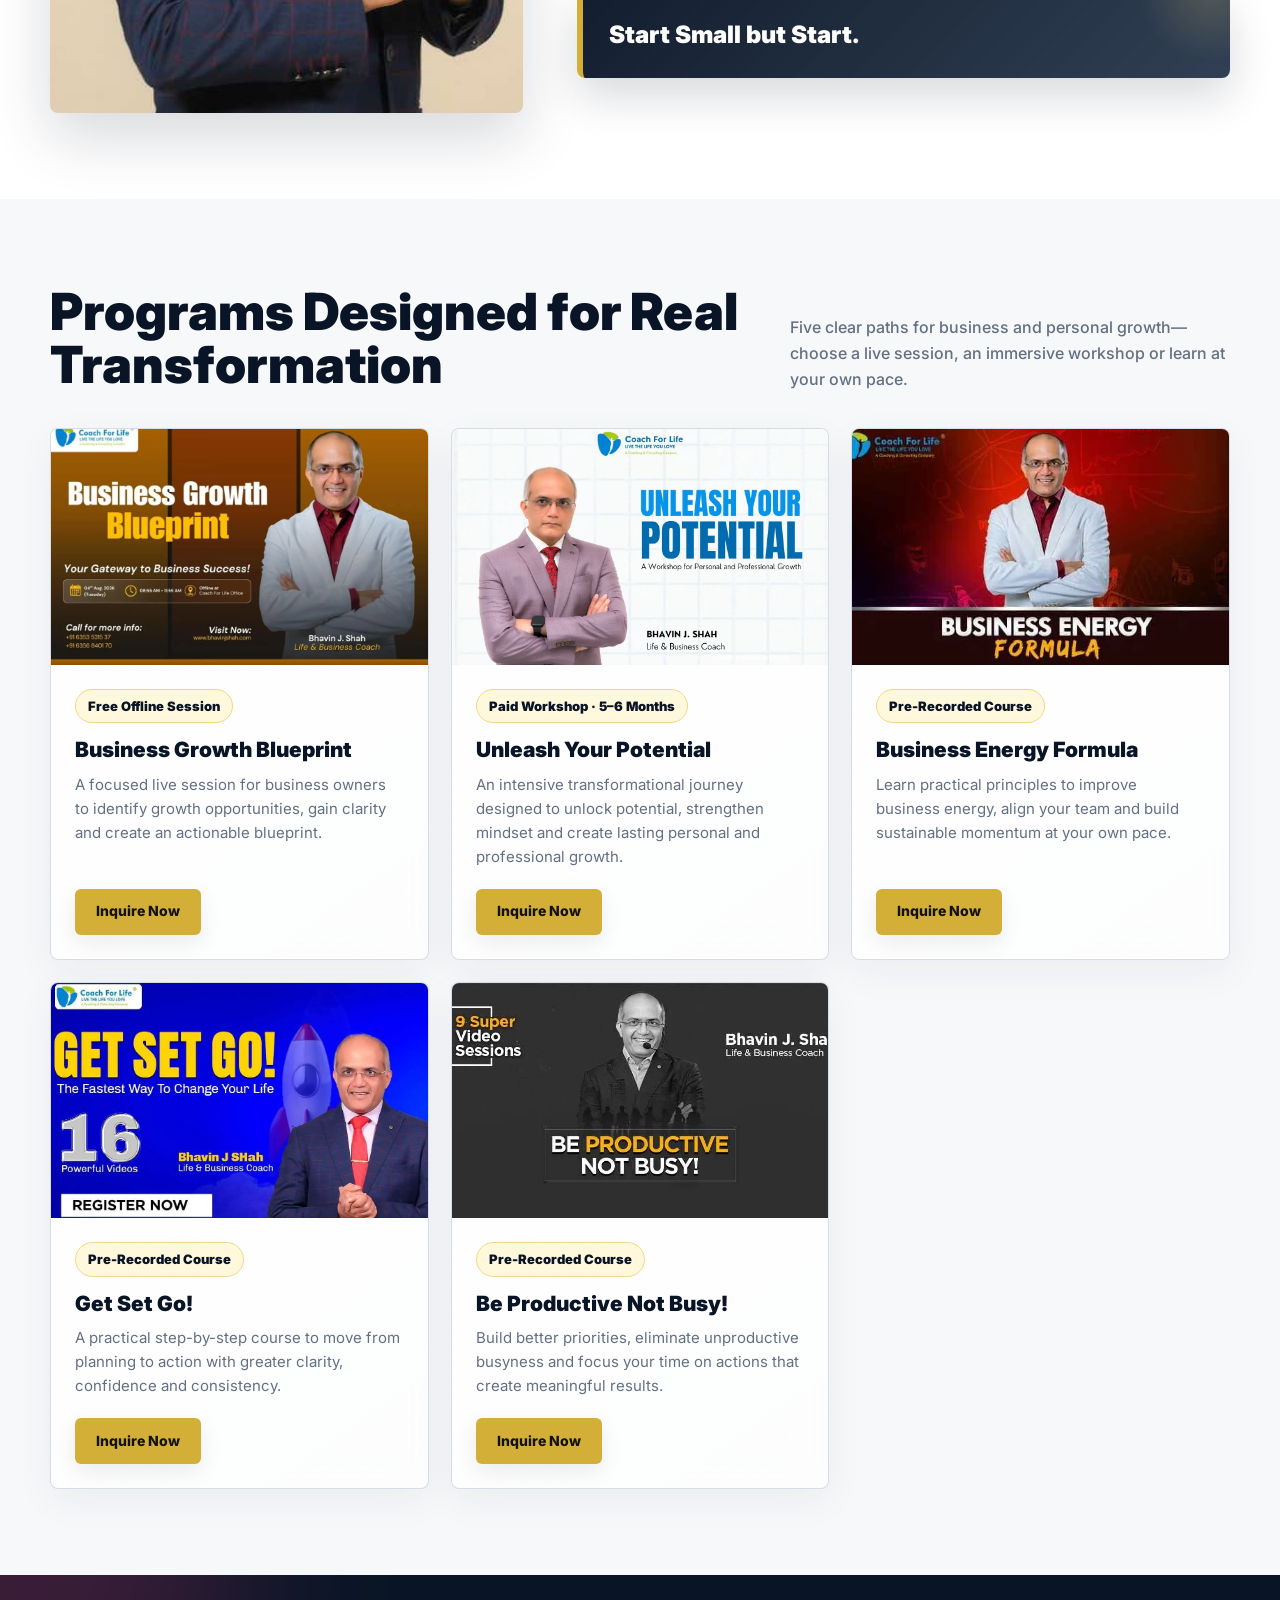
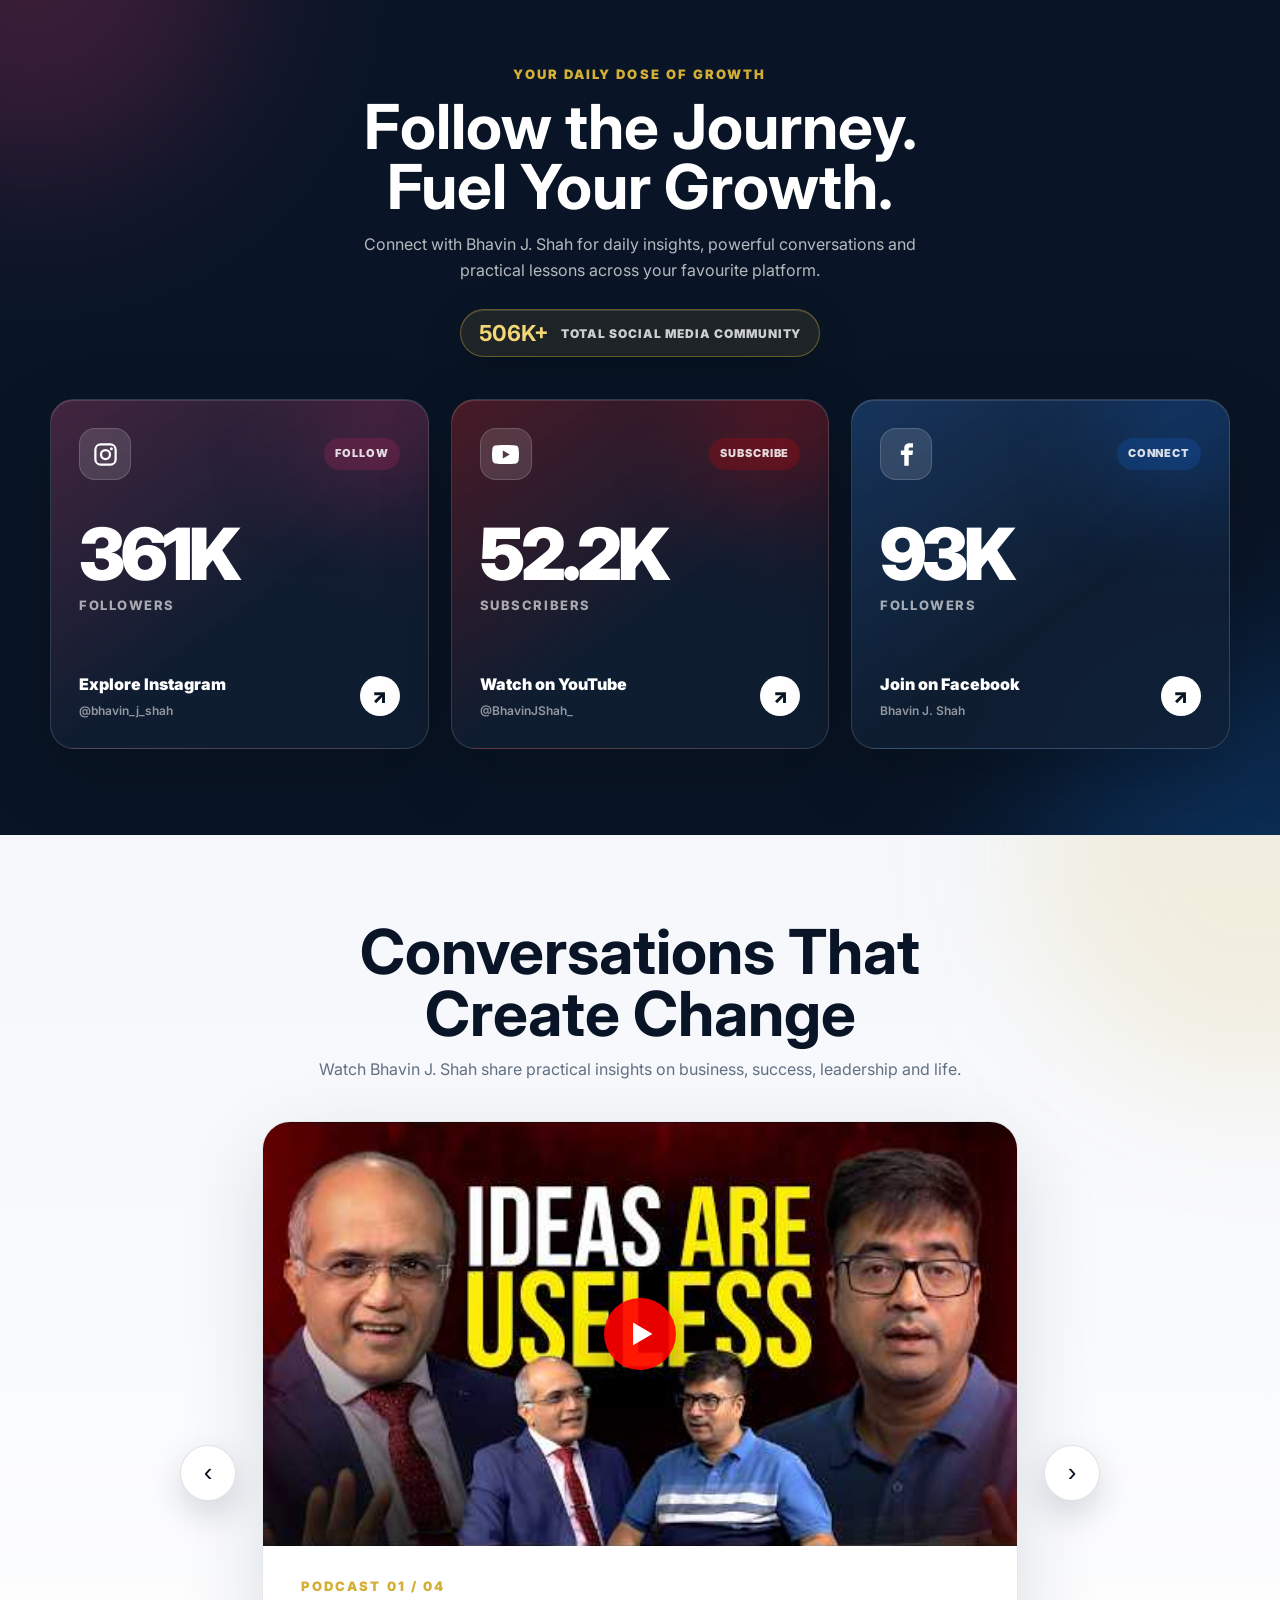
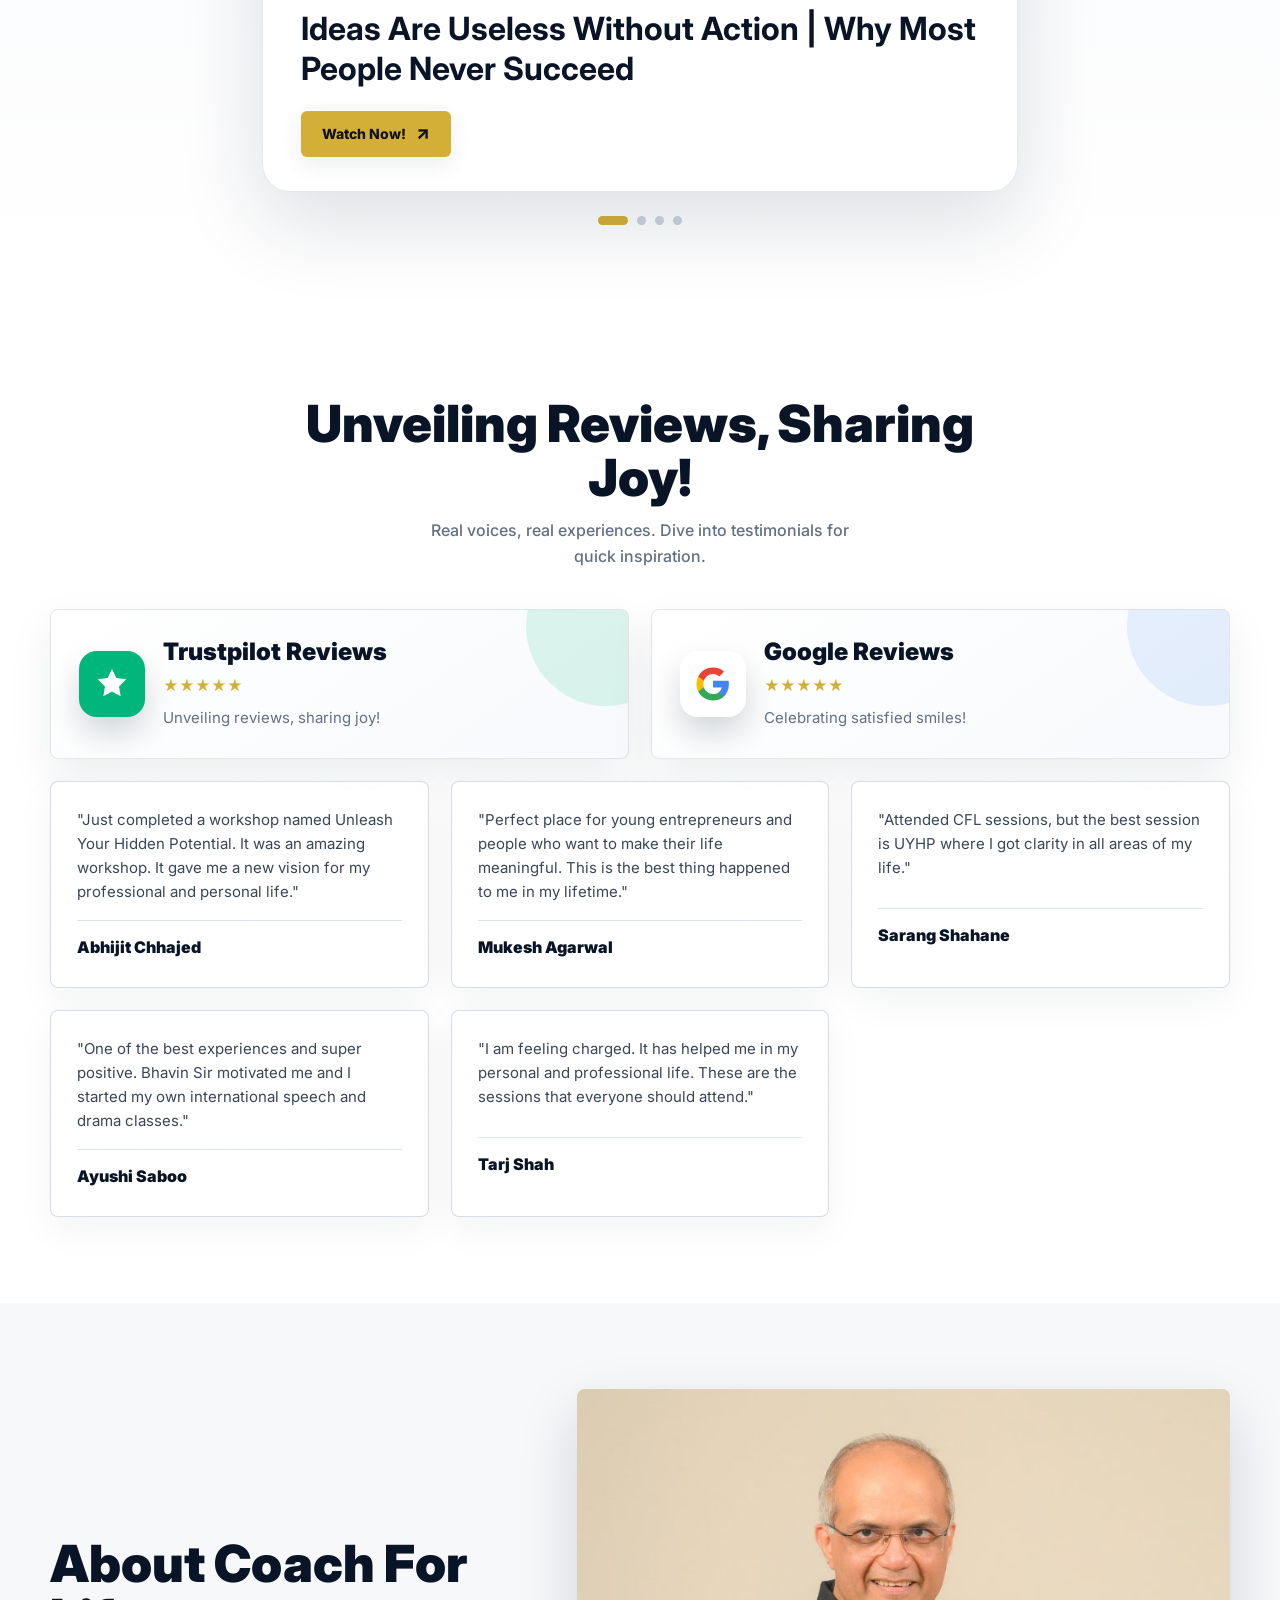
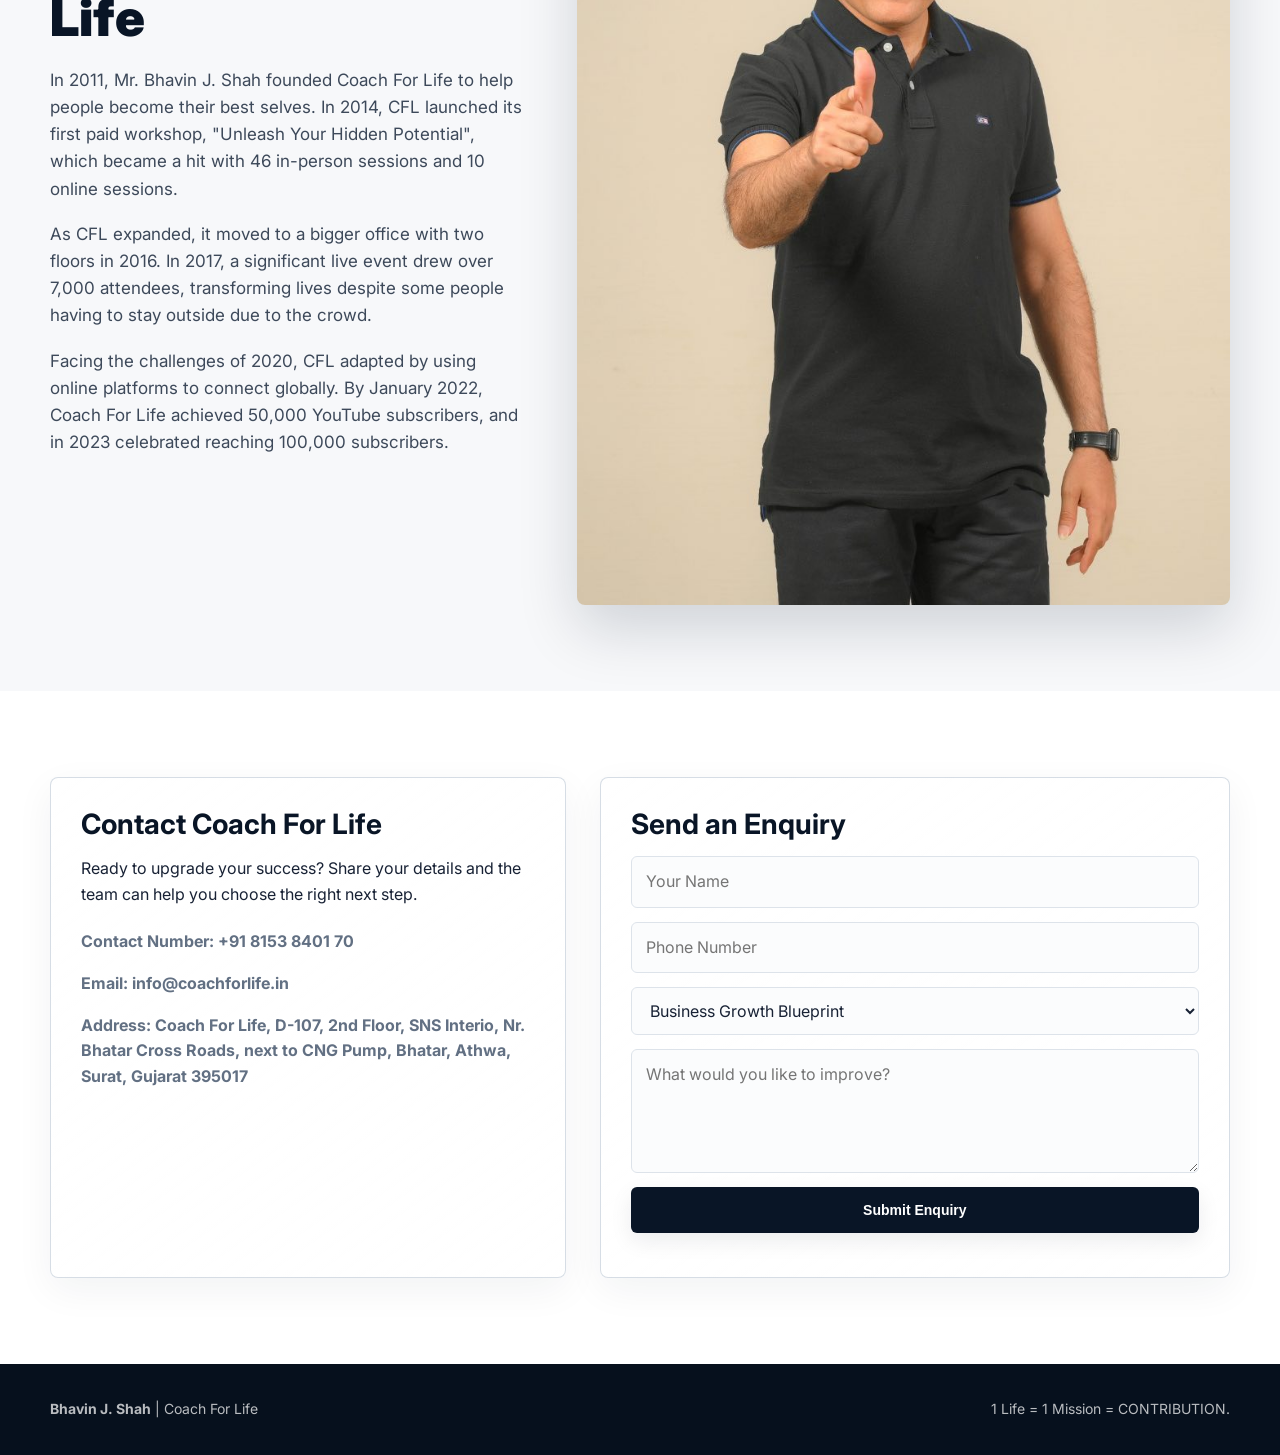
==== commit ee025557: "Replace email popup with latest podcast popup" ====
--- a/index.html
+++ b/index.html
@@ -1569,23 +1569,6 @@
 
     loadWebsiteContent().then(applyRevealTargets);
   </script>
-  <style id="bjs-community-styles">
-    .bjs-community-modal{position:fixed;inset:0;z-index:10000;display:grid;place-items:center;padding:20px;background:rgba(5,15,30,.72);backdrop-filter:blur(5px);opacity:0;visibility:hidden;transition:opacity .25s ease,visibility .25s ease}
-    .bjs-community-modal.is-open{opacity:1;visibility:visible}.bjs-community-dialog{position:relative;width:min(520px,100%);max-height:calc(100vh - 40px);overflow:auto;background:#fff;color:#142238;border-top:5px solid #e6b827;border-radius:8px;box-shadow:0 24px 70px rgba(0,0,0,.35);padding:36px}
-    .bjs-community-close{position:absolute;top:14px;right:14px;width:38px;height:38px;border:0;border-radius:50%;background:#eef1f4;color:#142238;font-size:25px;line-height:1;cursor:pointer}.bjs-community-kicker{margin:0 42px 10px 0;color:#9b7410;font-size:12px;font-weight:800;letter-spacing:1.5px}
-    .bjs-community-dialog h2{margin:0 0 12px;font-size:30px;line-height:1.14;letter-spacing:0}.bjs-community-copy{margin:0 0 22px;color:#566273;font-size:16px;line-height:1.55}.bjs-community-fields{display:grid;gap:12px}.bjs-community-field label{display:block;margin-bottom:6px;font-size:13px;font-weight:700;color:#263750}
-    .bjs-community-field input{width:100%;height:48px;box-sizing:border-box;border:1px solid #cbd2dc;border-radius:6px;padding:0 14px;font:inherit;color:#142238;background:#fff}.bjs-community-field input:focus{outline:3px solid rgba(230,184,39,.25);border-color:#b88c10}
-    .bjs-community-submit{width:100%;height:50px;margin-top:4px;border:0;border-radius:6px;background:#e6b827;color:#101826;font-size:15px;font-weight:800;cursor:pointer}.bjs-community-submit:hover{background:#f0c438}.bjs-community-submit:disabled{opacity:.65;cursor:wait}
-    .bjs-community-note,.bjs-community-status{margin:11px 0 0;text-align:center;font-size:12px;color:#6e7785}.bjs-community-status{min-height:18px;font-size:14px;font-weight:700}.bjs-community-status.is-error{color:#b42318}.bjs-community-status.is-success{color:#16754a}
-    @media(max-width:560px){.bjs-community-modal{padding:12px}.bjs-community-dialog{padding:30px 20px 24px}.bjs-community-dialog h2{font-size:25px}}
-  </style>
-  <div class="bjs-community-modal" id="bjs-community-modal" role="dialog" aria-modal="true" aria-labelledby="bjs-community-title" aria-hidden="true">
-    <div class="bjs-community-dialog"><button class="bjs-community-close" type="button" aria-label="Close email signup">&times;</button><p class="bjs-community-kicker">PREMIUM EMAIL COMMUNITY</p><h2 id="bjs-community-title">Get our most valuable insights, twice a week.</h2><p class="bjs-community-copy">Join Bhavin J. Shah's premium email community for practical ideas on business growth, mindset and meaningful action.</p>
-      <form id="bjs-community-form"><div class="bjs-community-fields"><div class="bjs-community-field"><label for="bjs-community-name">Name <span>(optional)</span></label><input id="bjs-community-name" name="name" type="text" autocomplete="name" maxlength="100"></div><div class="bjs-community-field"><label for="bjs-community-email">Email address</label><input id="bjs-community-email" name="email" type="email" autocomplete="email" maxlength="190" required></div><div class="bjs-community-field"><label for="bjs-community-phone">Phone <span>(optional)</span></label><input id="bjs-community-phone" name="phone" type="tel" autocomplete="tel" maxlength="30"></div><input type="text" name="company" tabindex="-1" autocomplete="off" aria-hidden="true" style="position:absolute;left:-9999px"><button class="bjs-community-submit" type="submit">Join the Community</button></div><p class="bjs-community-status" id="bjs-community-status" aria-live="polite"></p><p class="bjs-community-note">No spam. Unsubscribe anytime.</p></form>
-    </div>
-  </div>
-  <script id="bjs-community-script">
-  (function(){var modal=document.getElementById('bjs-community-modal'),form=document.getElementById('bjs-community-form'),status=document.getElementById('bjs-community-status'),closeBtn=modal.querySelector('.bjs-community-close'),submitBtn=modal.querySelector('.bjs-community-submit'),lastFocus;var joined='bjsEmailCommunityJoined',dismissed='bjsEmailCommunityDismissedAt',week=7*24*60*60*1000;function eligible(){var d=parseInt(localStorage.getItem(dismissed)||'0',10);return !localStorage.getItem(joined)&&(!d||Date.now()-d>week)}function openModal(){if(!eligible())return;lastFocus=document.activeElement;modal.classList.add('is-open');modal.setAttribute('aria-hidden','false');document.body.style.overflow='hidden';setTimeout(function(){document.getElementById('bjs-community-email').focus()},250)}function closeModal(save){modal.classList.remove('is-open');modal.setAttribute('aria-hidden','true');document.body.style.overflow='';if(save)localStorage.setItem(dismissed,String(Date.now()));if(lastFocus)lastFocus.focus()}setTimeout(openModal,15000);closeBtn.addEventListener('click',function(){closeModal(true)});modal.addEventListener('click',function(e){if(e.target===modal)closeModal(true)});document.addEventListener('keydown',function(e){if(e.key==='Escape'&&modal.classList.contains('is-open'))closeModal(true)});form.addEventListener('submit',function(e){e.preventDefault();status.textContent='';status.className='bjs-community-status';submitBtn.disabled=true;submitBtn.textContent='Joining...';fetch('subscribe.php',{method:'POST',body:new FormData(form),headers:{'X-Requested-With':'XMLHttpRequest'}}).then(function(r){return r.json().then(function(data){if(!r.ok||!data.ok)throw new Error(data.message||'Unable to subscribe');return data})}).then(function(){localStorage.setItem(joined,'1');status.classList.add('is-success');status.textContent='Welcome! You are now part of the community.';form.reset();setTimeout(function(){closeModal(false)},1800)}).catch(function(){status.classList.add('is-error');status.textContent='Something went wrong. Please try again.'}).finally(function(){submitBtn.disabled=false;submitBtn.textContent='Join the Community'})})})();
-  </script>
+  
 </body>
 </html>
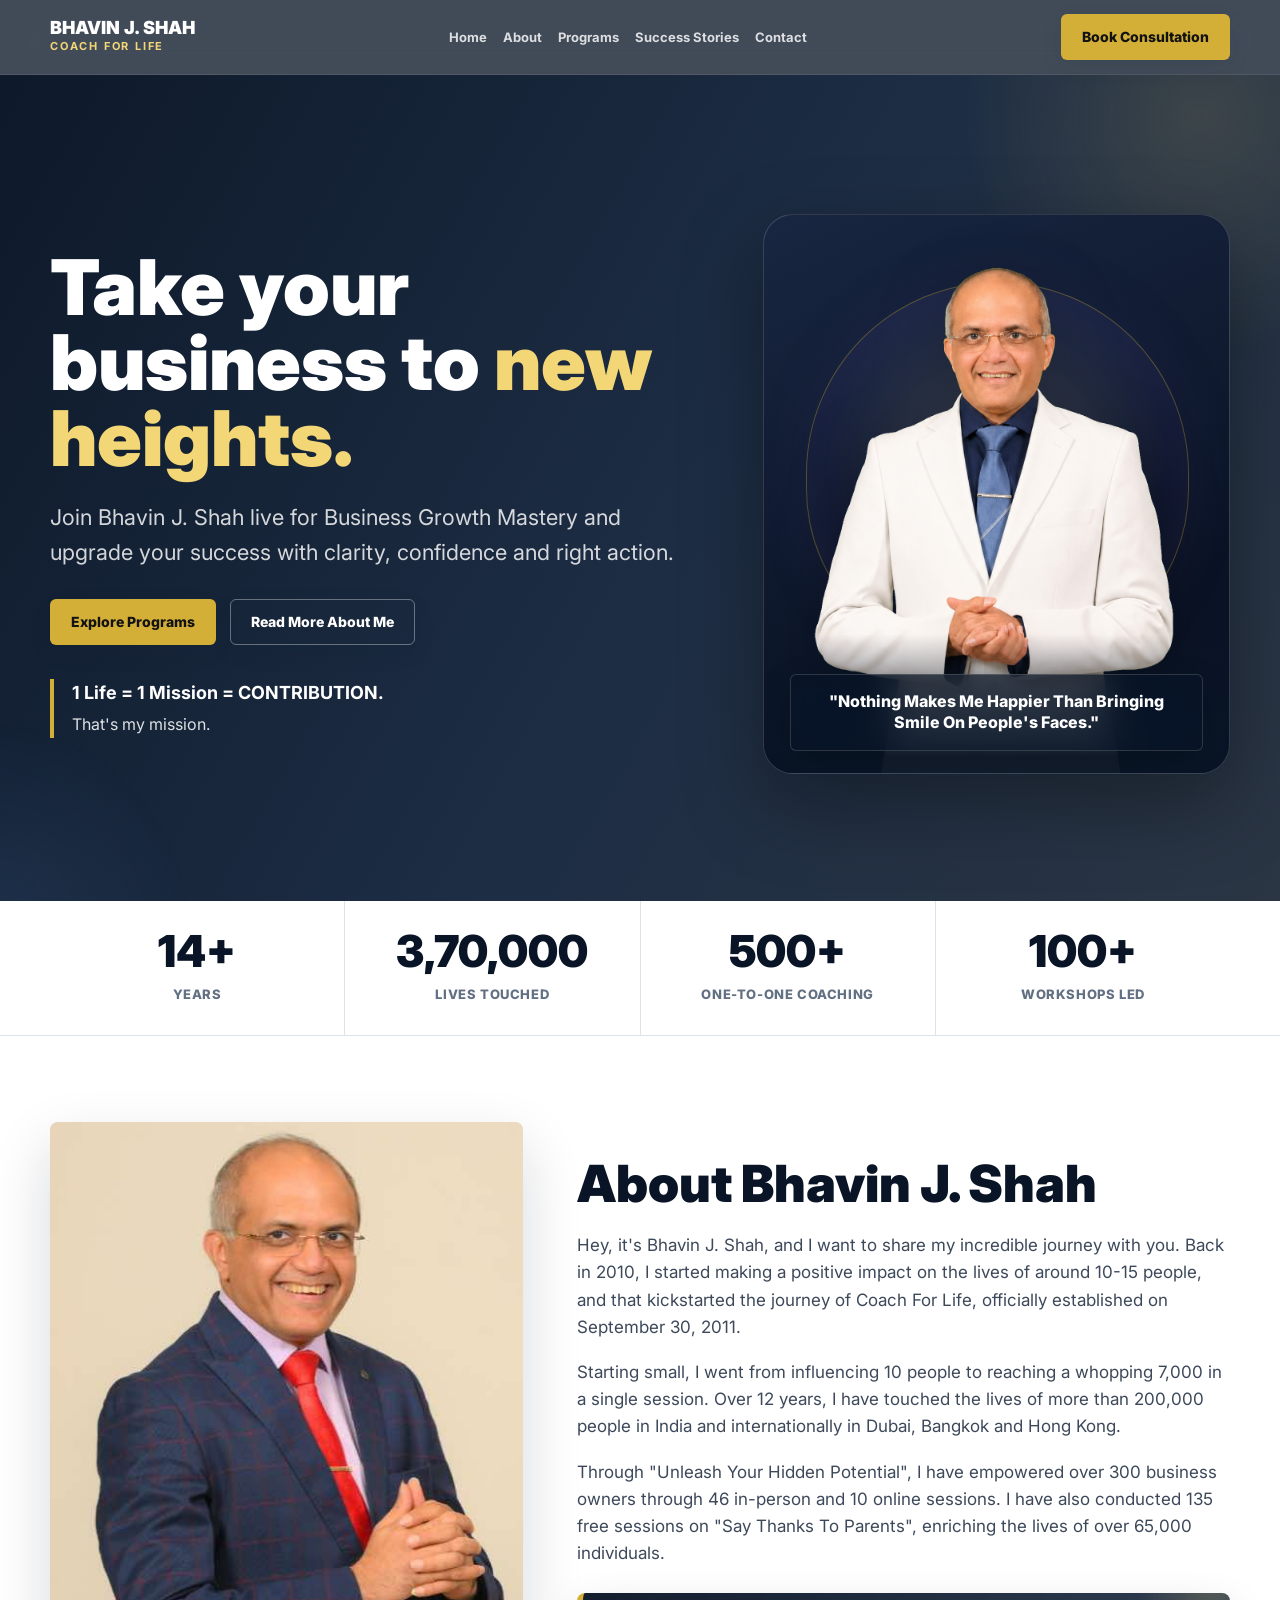
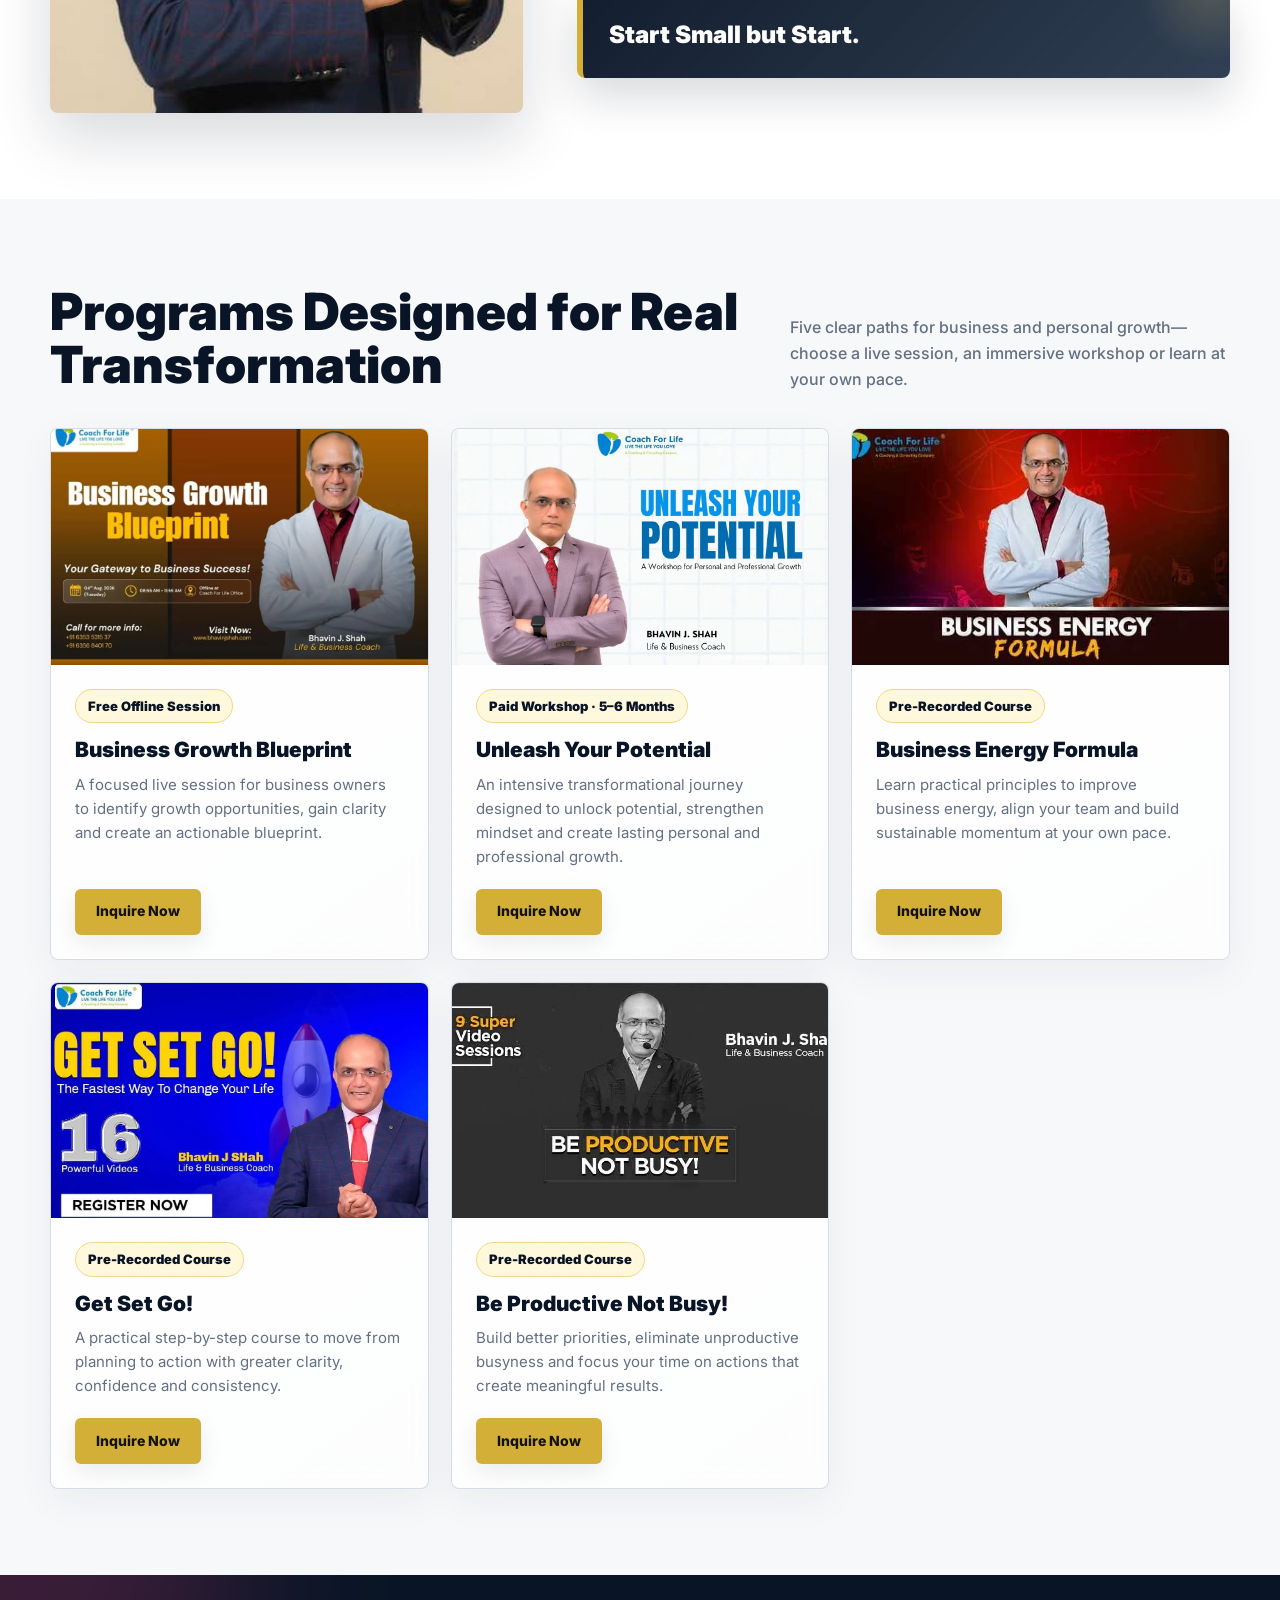
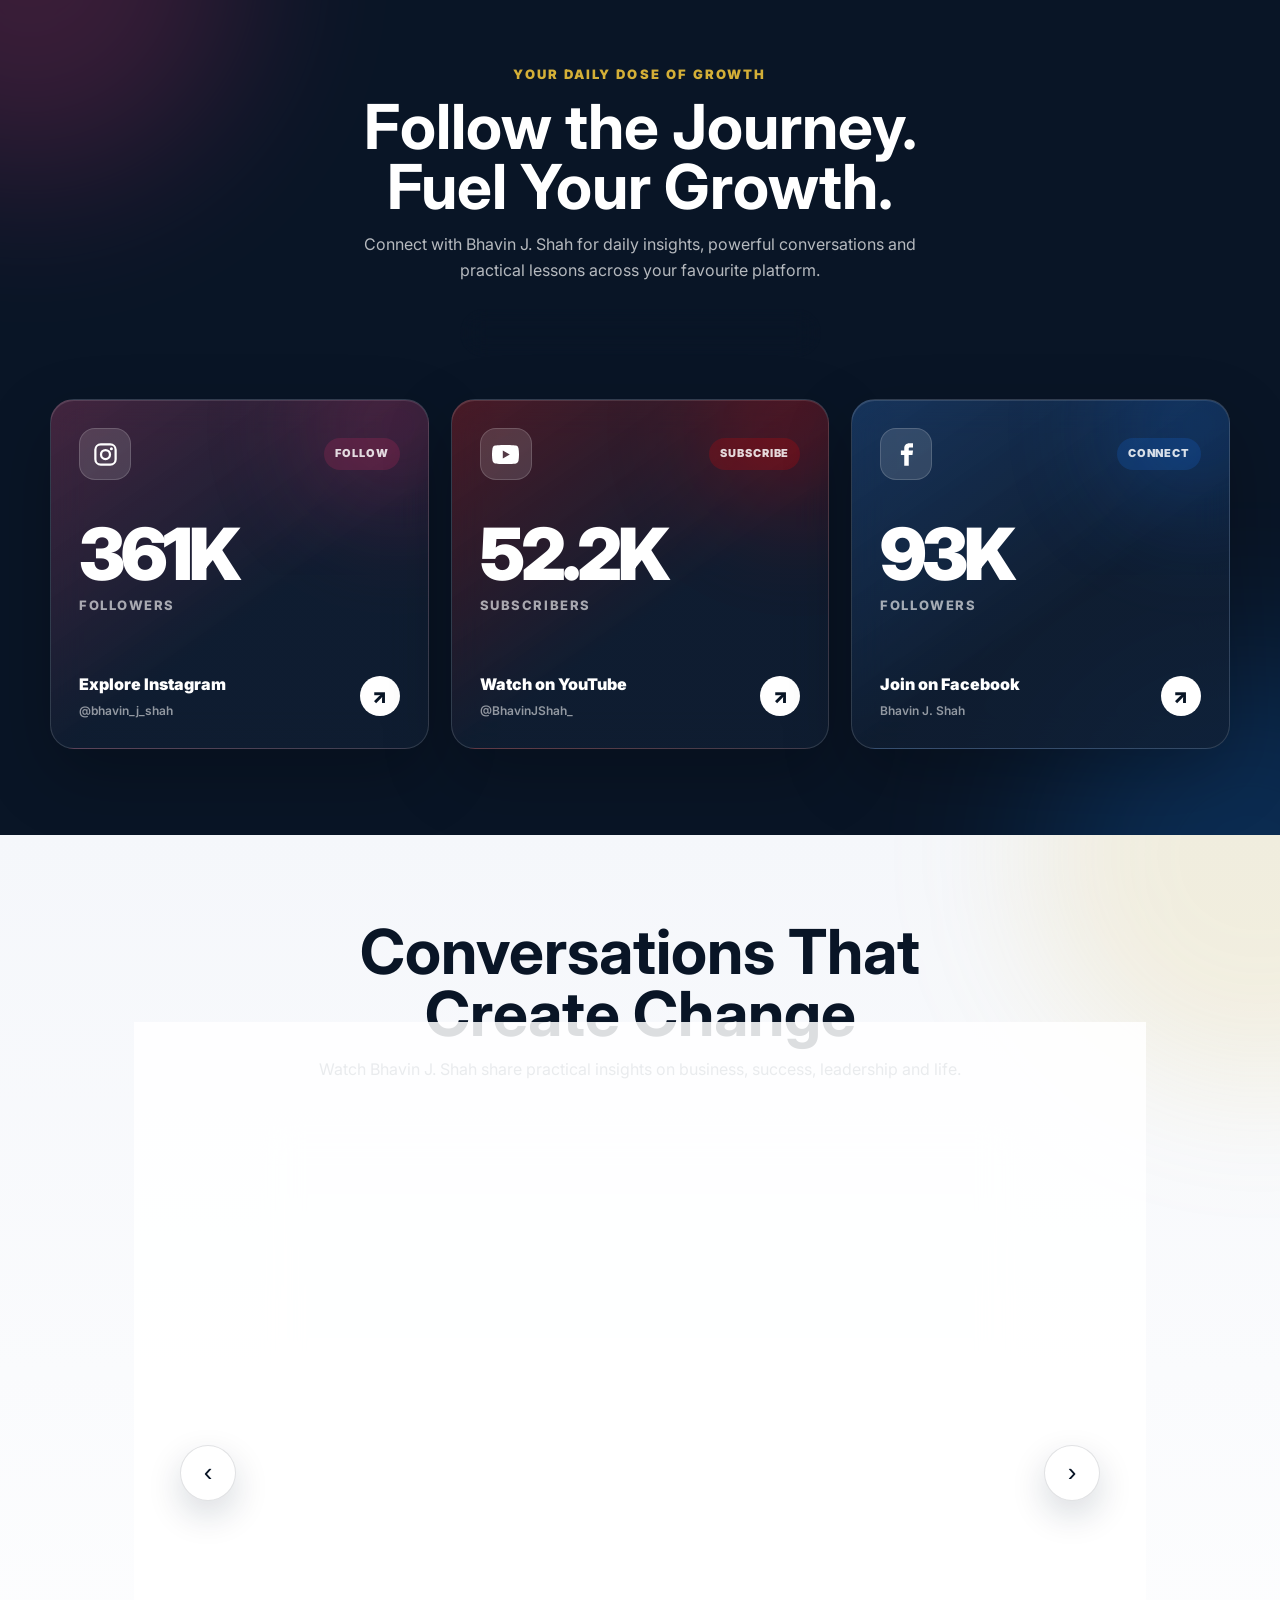
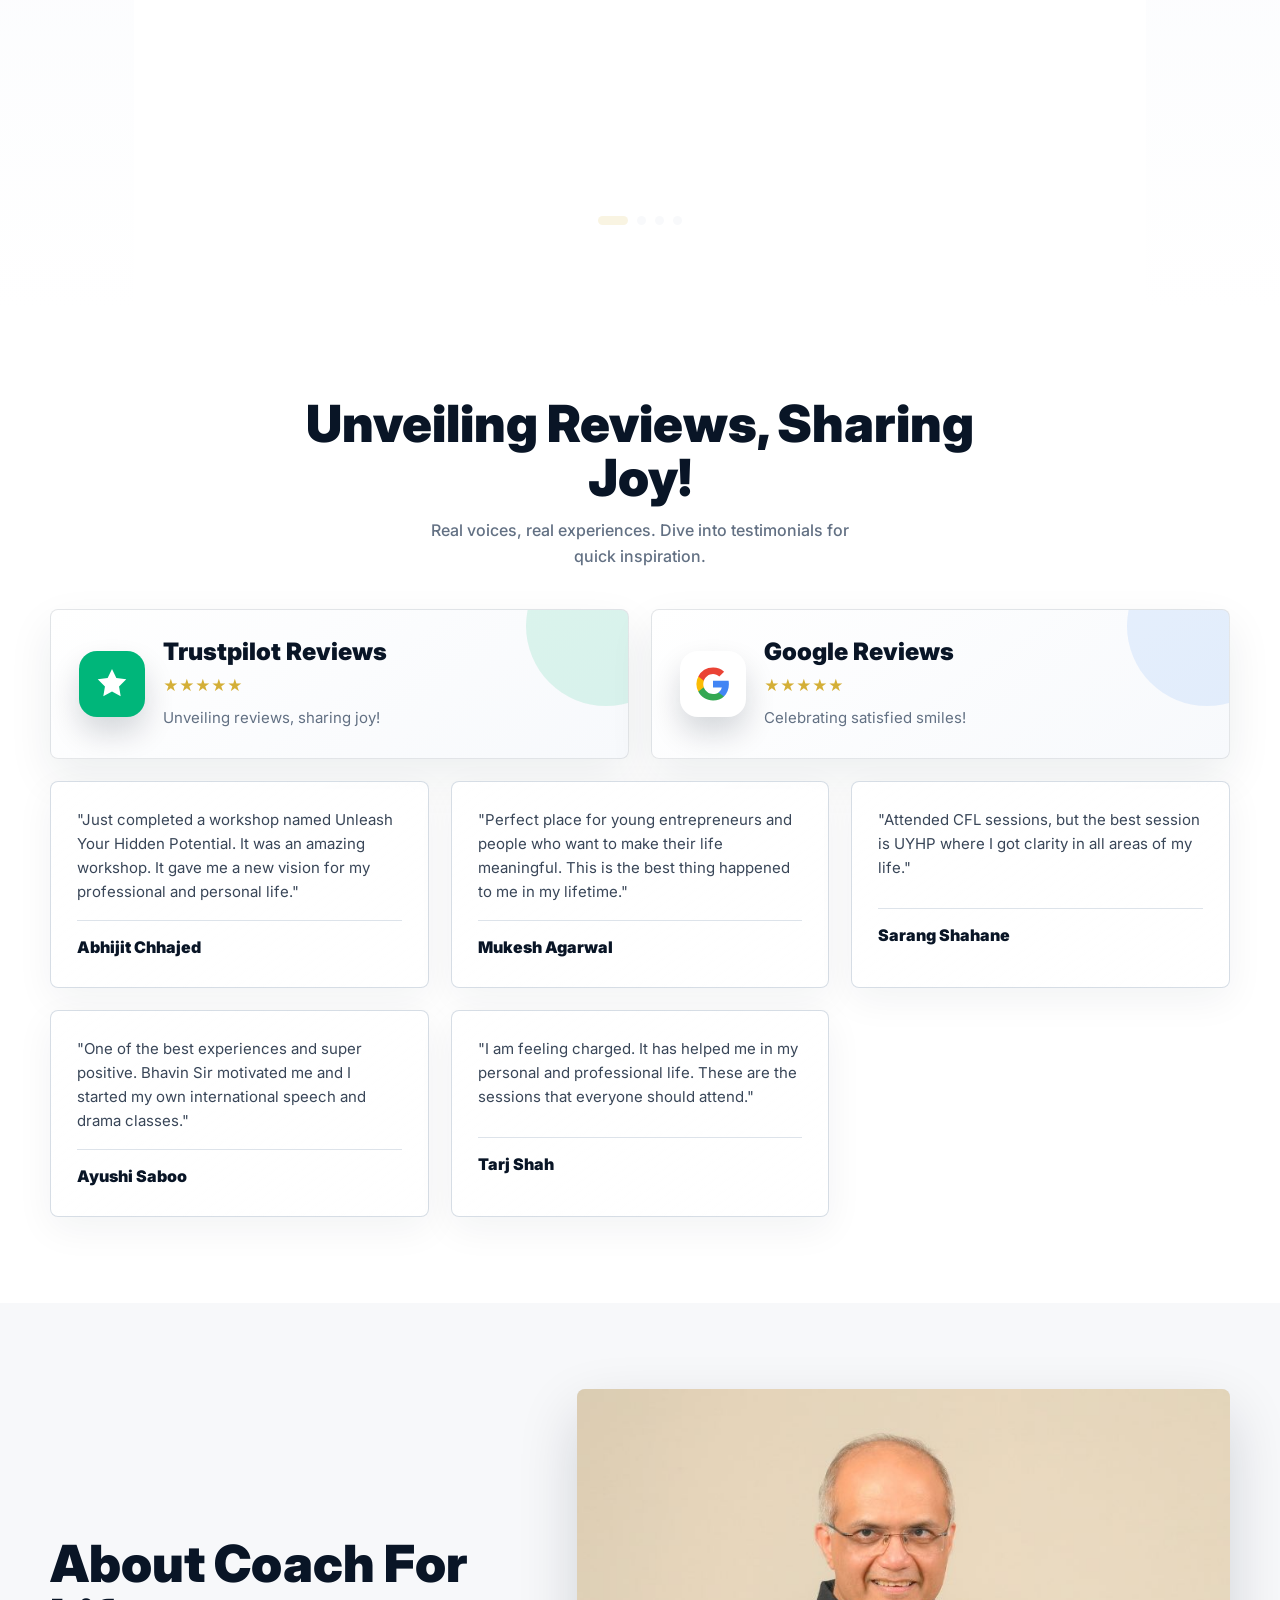
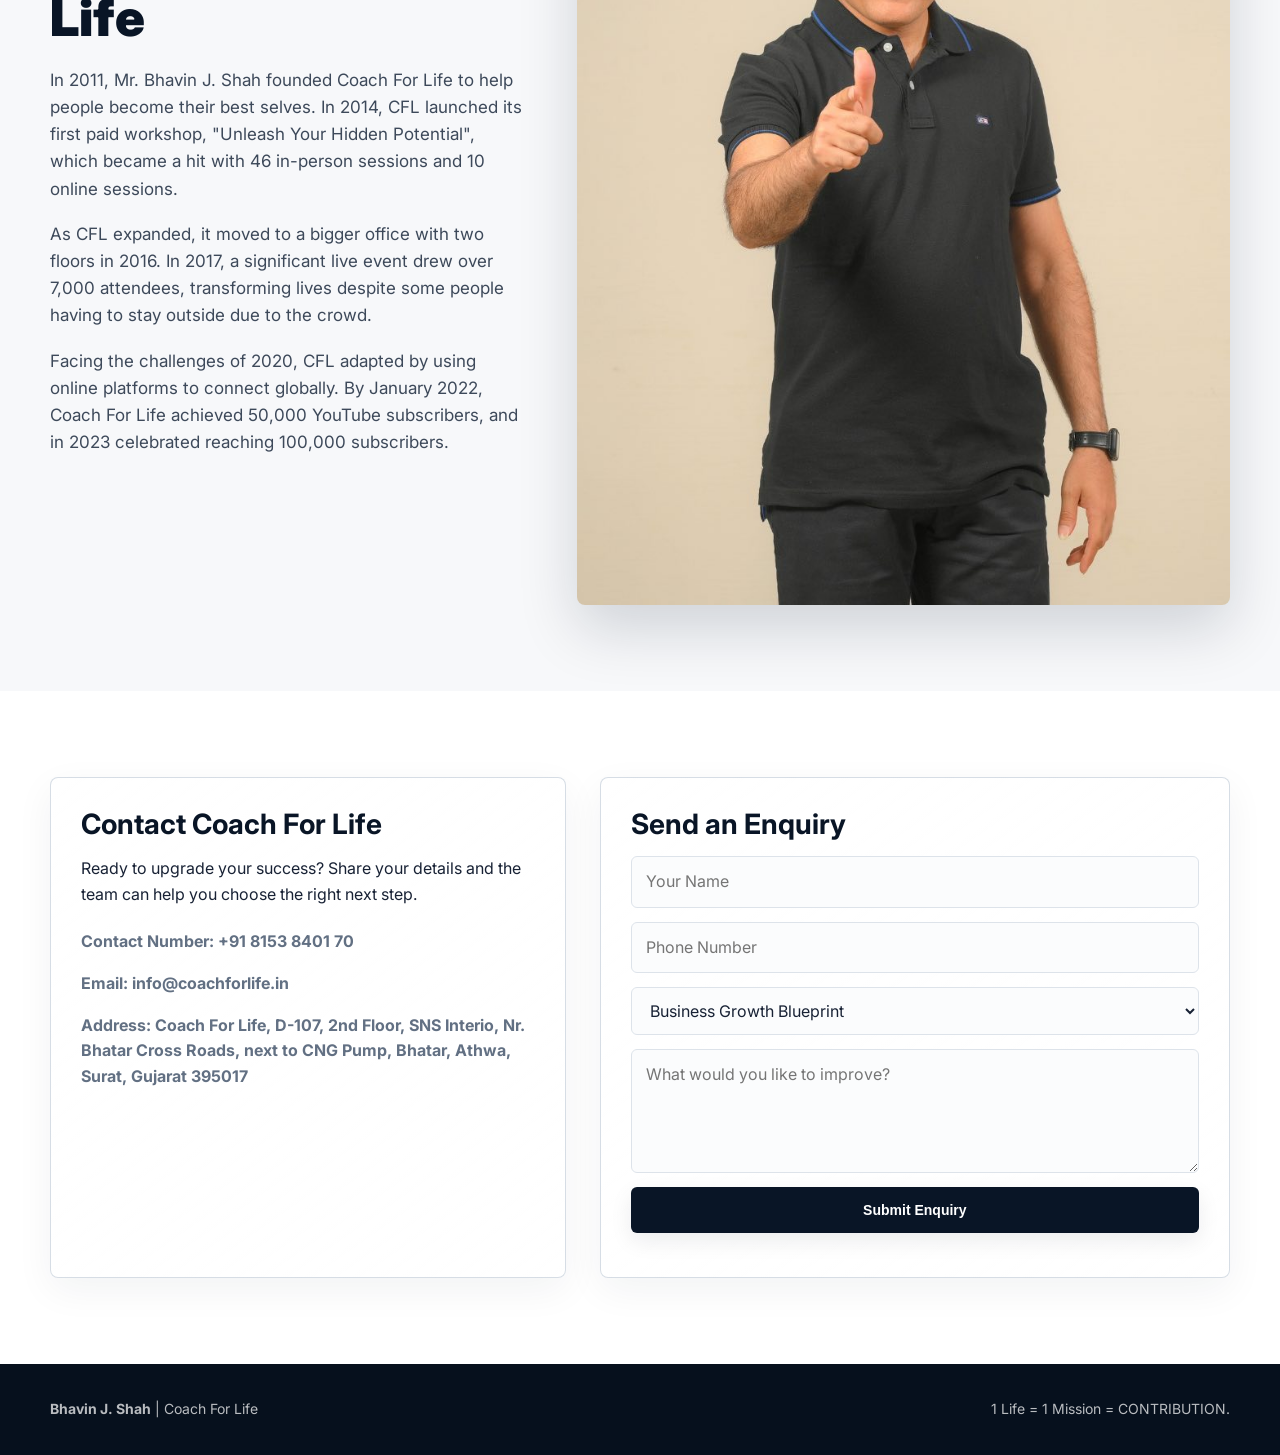
==== commit bc9e75b8: "Add latest podcast popup after 5 seconds" ====
--- a/index.html
+++ b/index.html
@@ -1570,5 +1570,5 @@
     loadWebsiteContent().then(applyRevealTargets);
   </script>
   
-</body>
+<style id="bjs-podcast-popup-styles">.bjs-podcast-popup{position:fixed;inset:0;z-index:10000;display:grid;place-items:center;padding:20px;background:rgba(5,15,30,.76);backdrop-filter:blur(6px);opacity:0;visibility:hidden;transition:opacity .25s ease,visibility .25s ease}.bjs-podcast-popup.is-open{opacity:1;visibility:visible}.bjs-podcast-popup-dialog{position:relative;width:min(560px,100%);max-height:calc(100vh - 40px);overflow:auto;background:#fff;color:#142238;border-top:5px solid #e6b827;border-radius:8px;box-shadow:0 24px 70px rgba(0,0,0,.38)}.bjs-podcast-popup-close{position:absolute;z-index:2;top:10px;right:10px;width:32px;height:32px;border:0;border-radius:50%;background:rgba(9,21,38,.9);color:#fff;font-size:21px;line-height:1;cursor:pointer}.bjs-podcast-popup-thumb{width:100%;aspect-ratio:16/9;object-fit:cover;background:#091526}.bjs-podcast-popup-content{padding:26px 30px 30px;text-align:center}.bjs-podcast-popup-kicker{margin:0 0 8px;color:#9b7410;font-size:12px;font-weight:900;letter-spacing:1.4px}.bjs-podcast-popup-dialog h2{margin:0 0 22px;font-size:28px;line-height:1.2;letter-spacing:0}.bjs-podcast-popup-watch{display:inline-flex;align-items:center;justify-content:center;min-height:48px;padding:0 24px;border-radius:6px;background:#e6b827;color:#101826;font-size:15px;font-weight:900;text-decoration:none}.bjs-podcast-popup-watch:hover{background:#f0c438}@media(max-width:560px){.bjs-podcast-popup{padding:12px}.bjs-podcast-popup-content{padding:22px 18px 24px}.bjs-podcast-popup-dialog h2{font-size:23px}}</style><div class="bjs-podcast-popup" id="bjs-podcast-popup" role="dialog" aria-modal="true" aria-labelledby="bjs-podcast-popup-title" aria-hidden="true"><div class="bjs-podcast-popup-dialog"><button class="bjs-podcast-popup-close" type="button" aria-label="Close podcast popup">&times;</button><img class="bjs-podcast-popup-thumb" src="https://i.ytimg.com/vi/32IZ_iAluG4/hqdefault.jpg" alt="Podcast with Padmashri Shri Savjikaka Dholakia"><div class="bjs-podcast-popup-content"><p class="bjs-podcast-popup-kicker">LATEST PODCAST</p><h2 id="bjs-podcast-popup-title">Podcast with Padmashri Shri Savjikaka Dholakia</h2><a class="bjs-podcast-popup-watch" href="https://youtu.be/32IZ_iAluG4" target="_blank" rel="noopener noreferrer">Watch Now</a></div></div></div><script id="bjs-podcast-popup-script">(function(){var modal=document.getElementById('bjs-podcast-popup'),closeBtn=modal.querySelector('.bjs-podcast-popup-close'),lastFocus;function openModal(){lastFocus=document.activeElement;modal.classList.add('is-open');modal.setAttribute('aria-hidden','false');document.body.style.overflow='hidden';closeBtn.focus()}function closeModal(){modal.classList.remove('is-open');modal.setAttribute('aria-hidden','true');document.body.style.overflow='';if(lastFocus)lastFocus.focus()}setTimeout(openModal,5000);closeBtn.addEventListener('click',closeModal);modal.addEventListener('click',function(e){if(e.target===modal)closeModal()});document.addEventListener('keydown',function(e){if(e.key==='Escape'&&modal.classList.contains('is-open'))closeModal()})})();</script></body>
 </html>
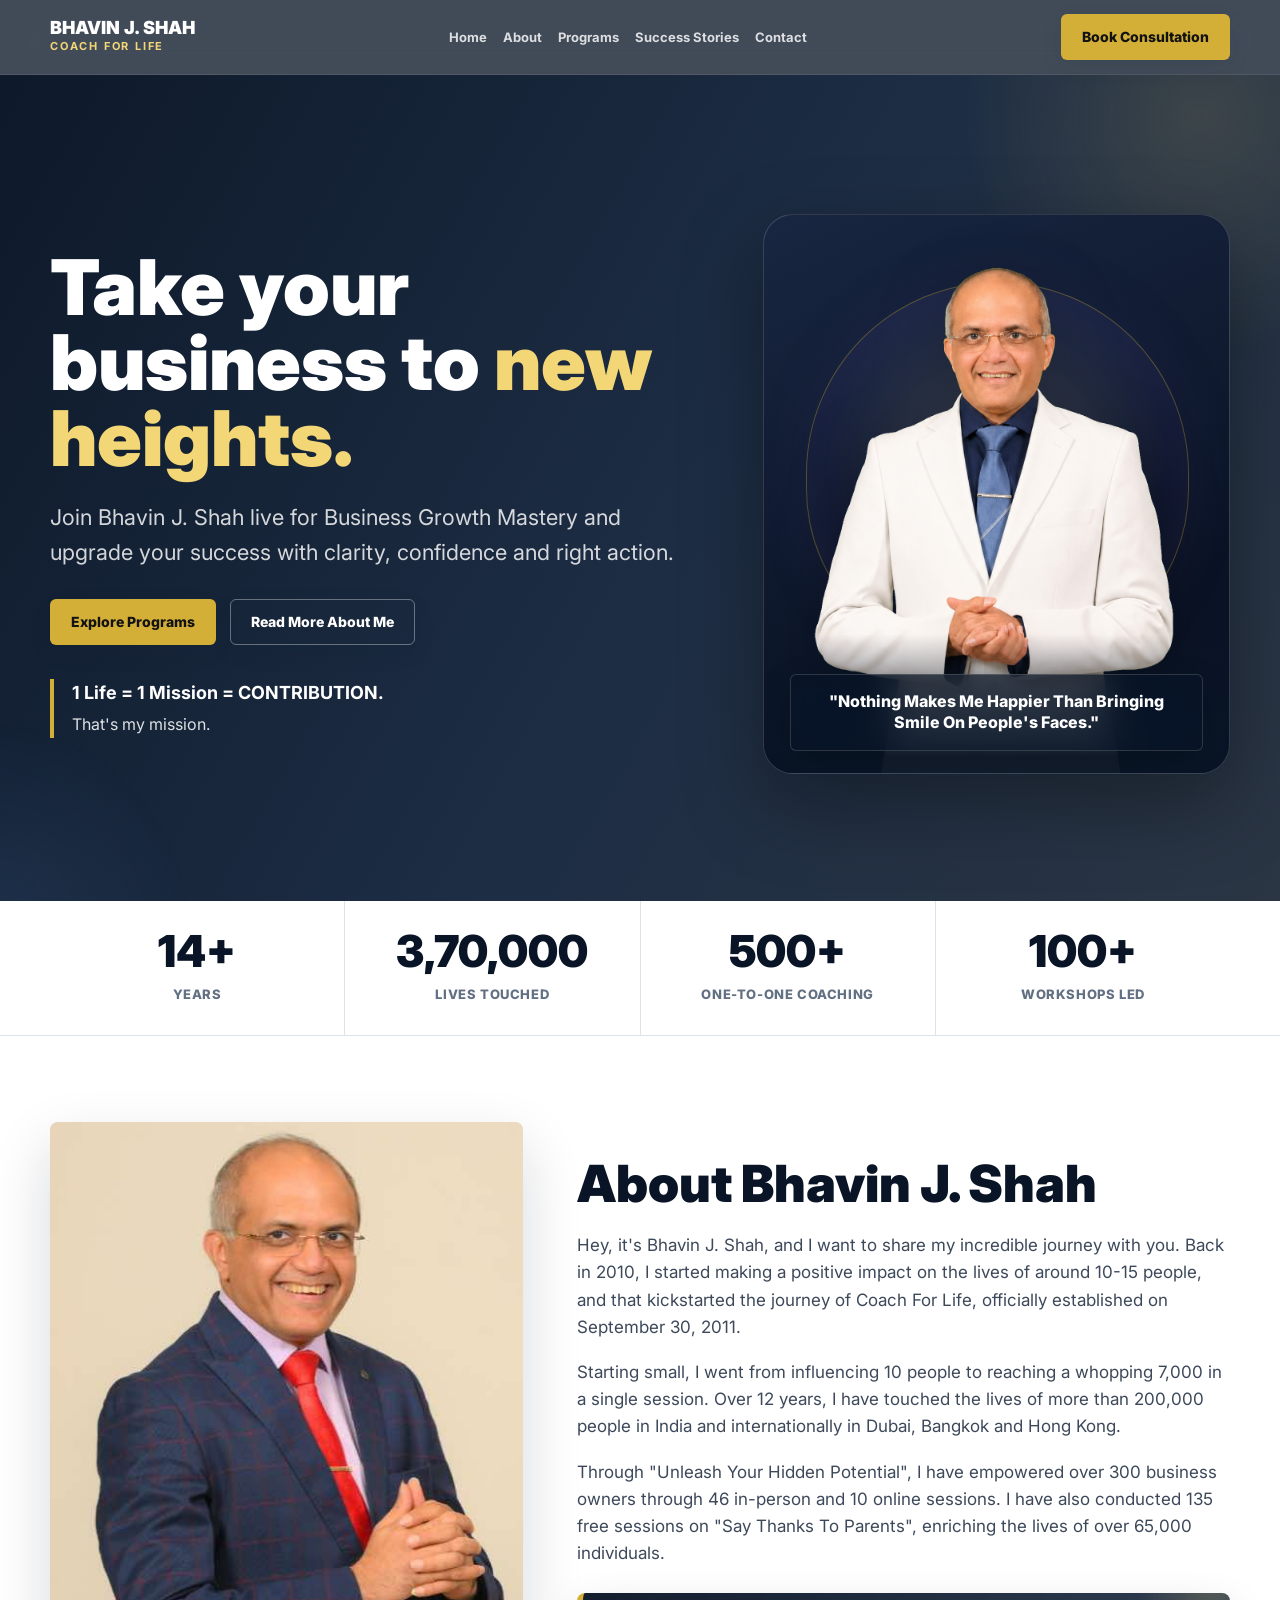
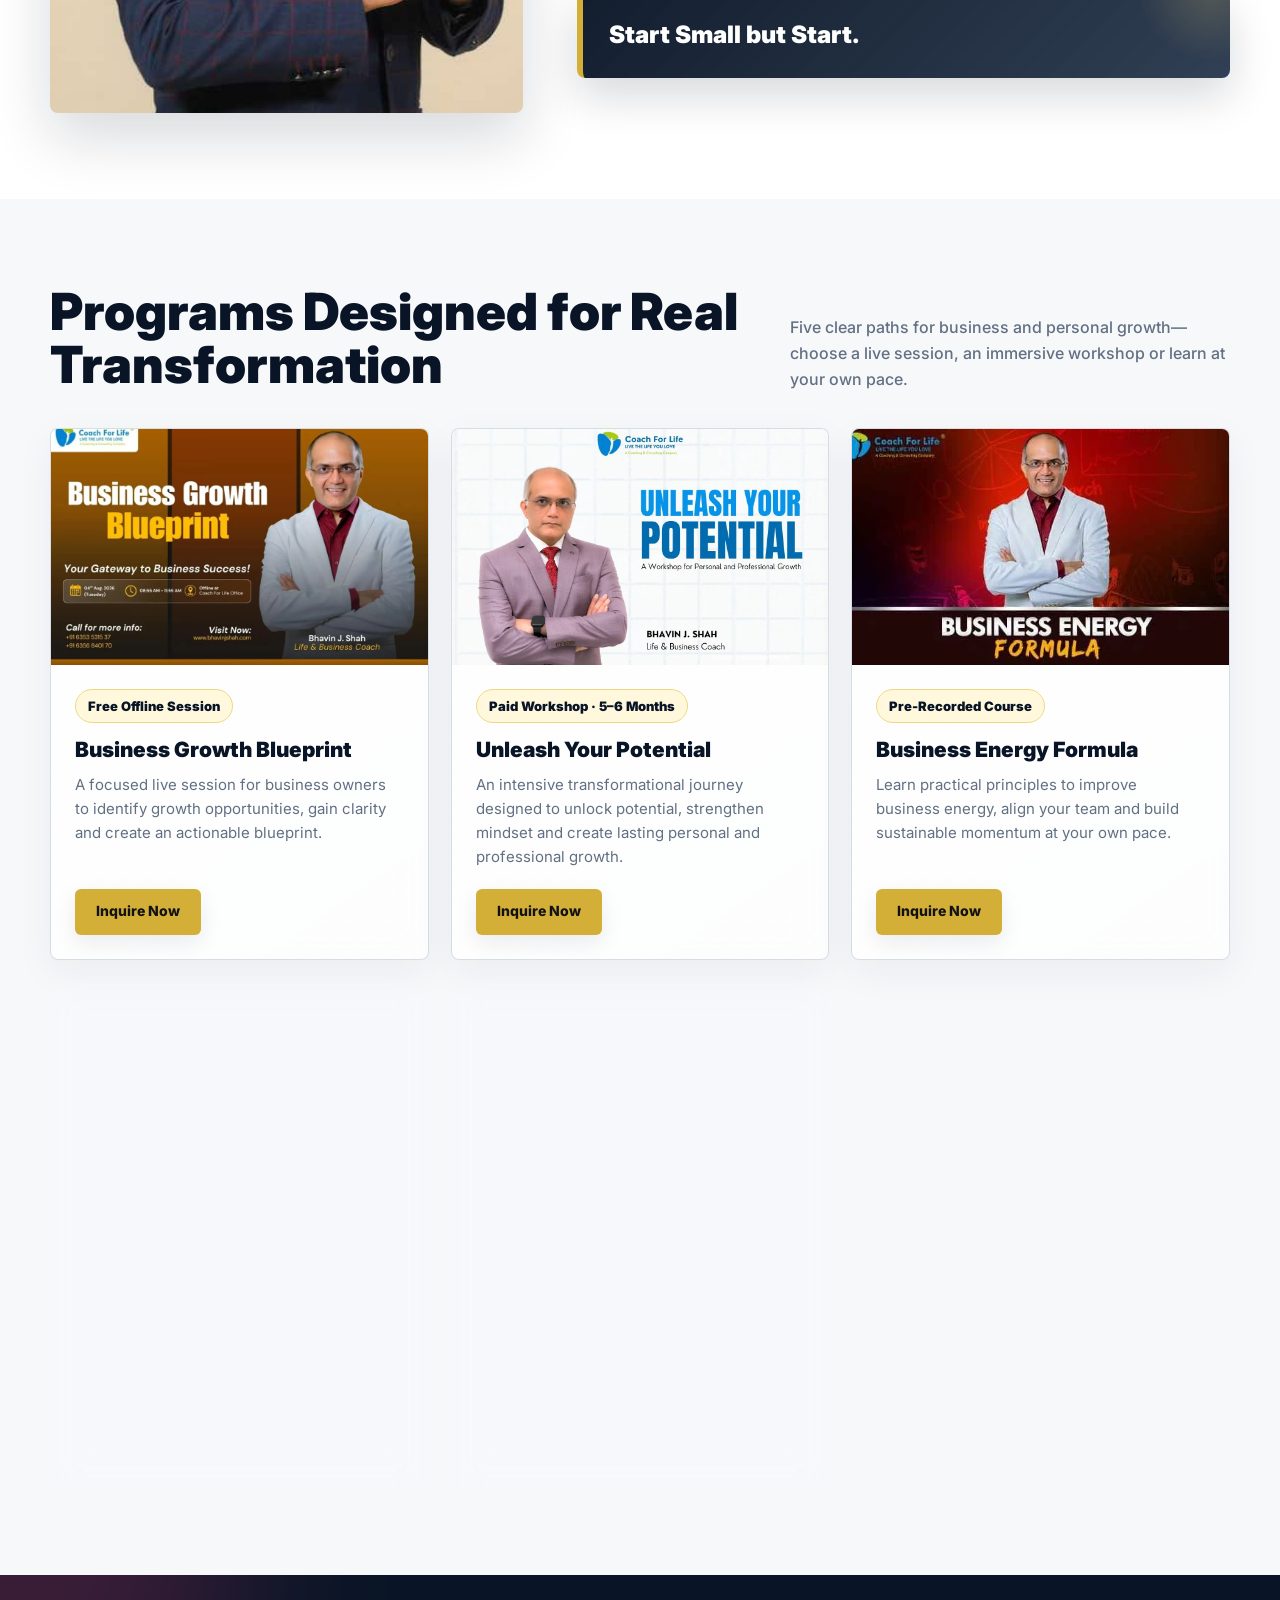
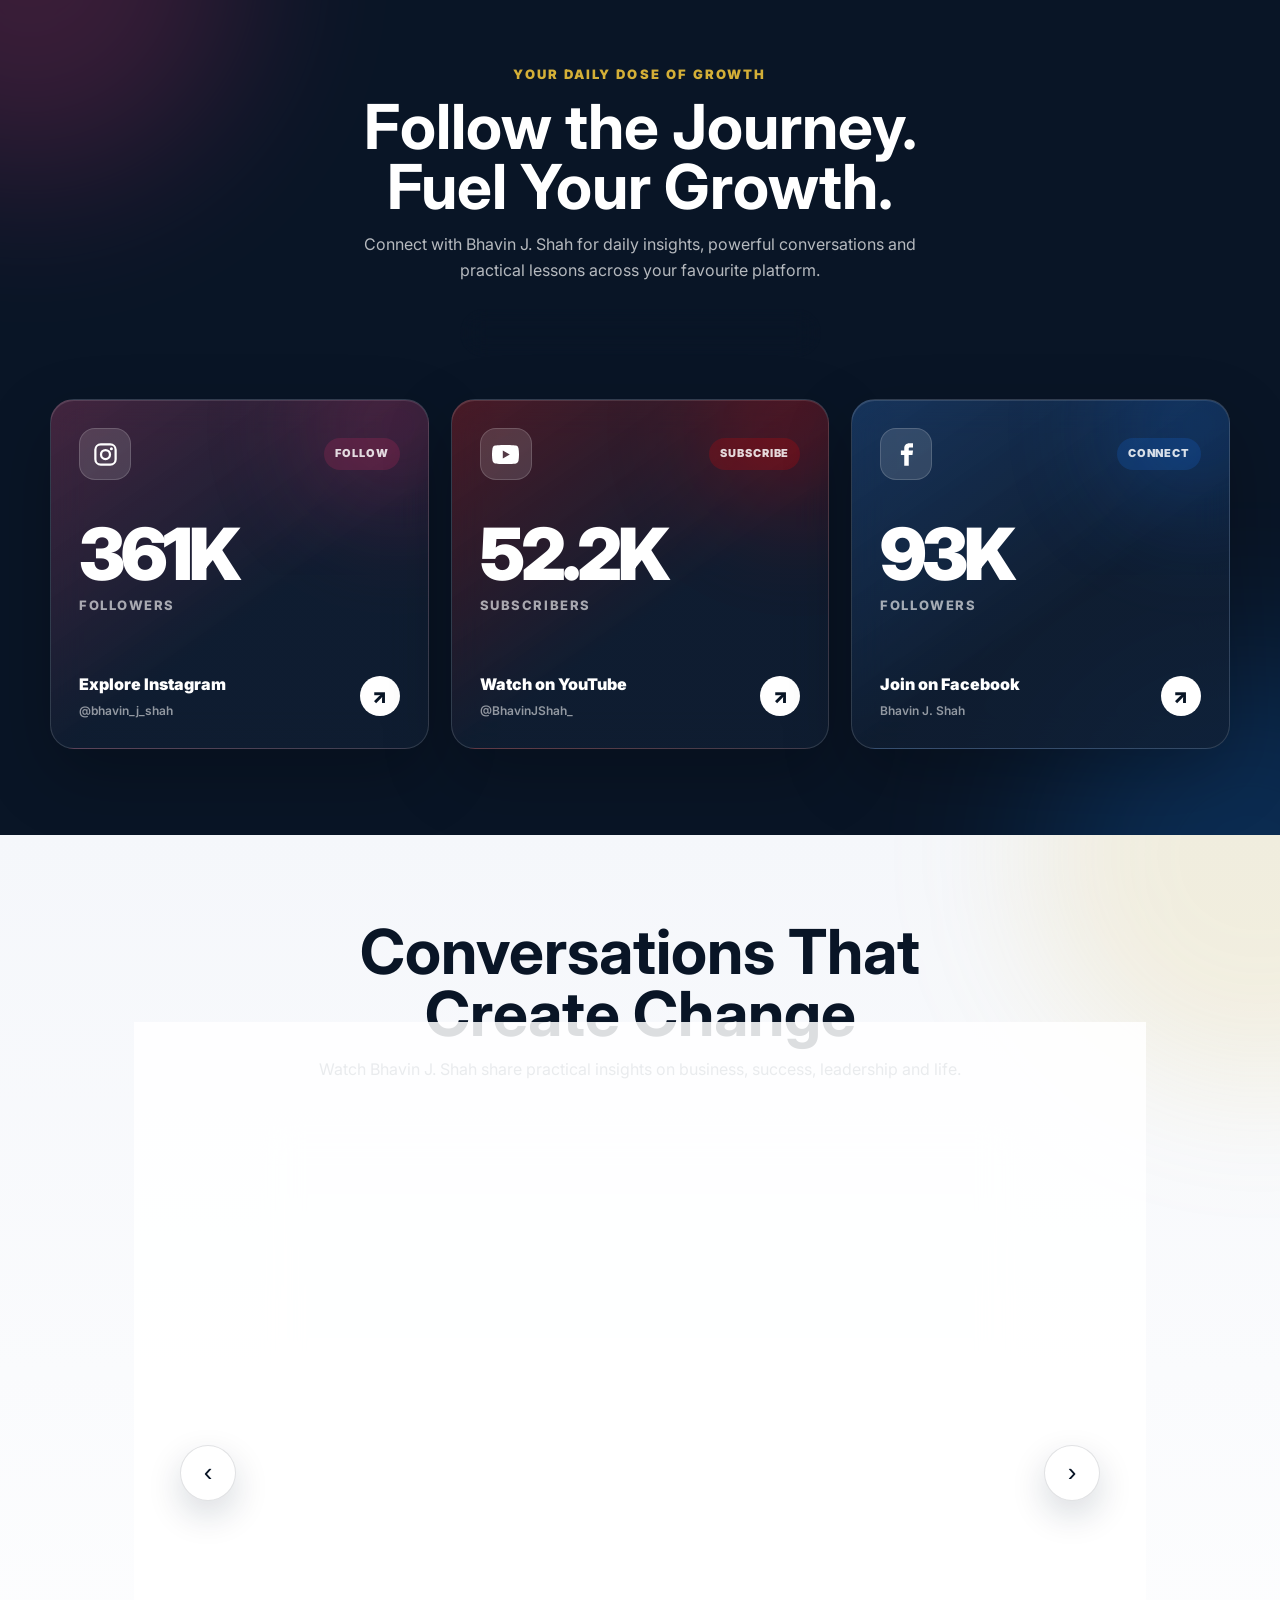
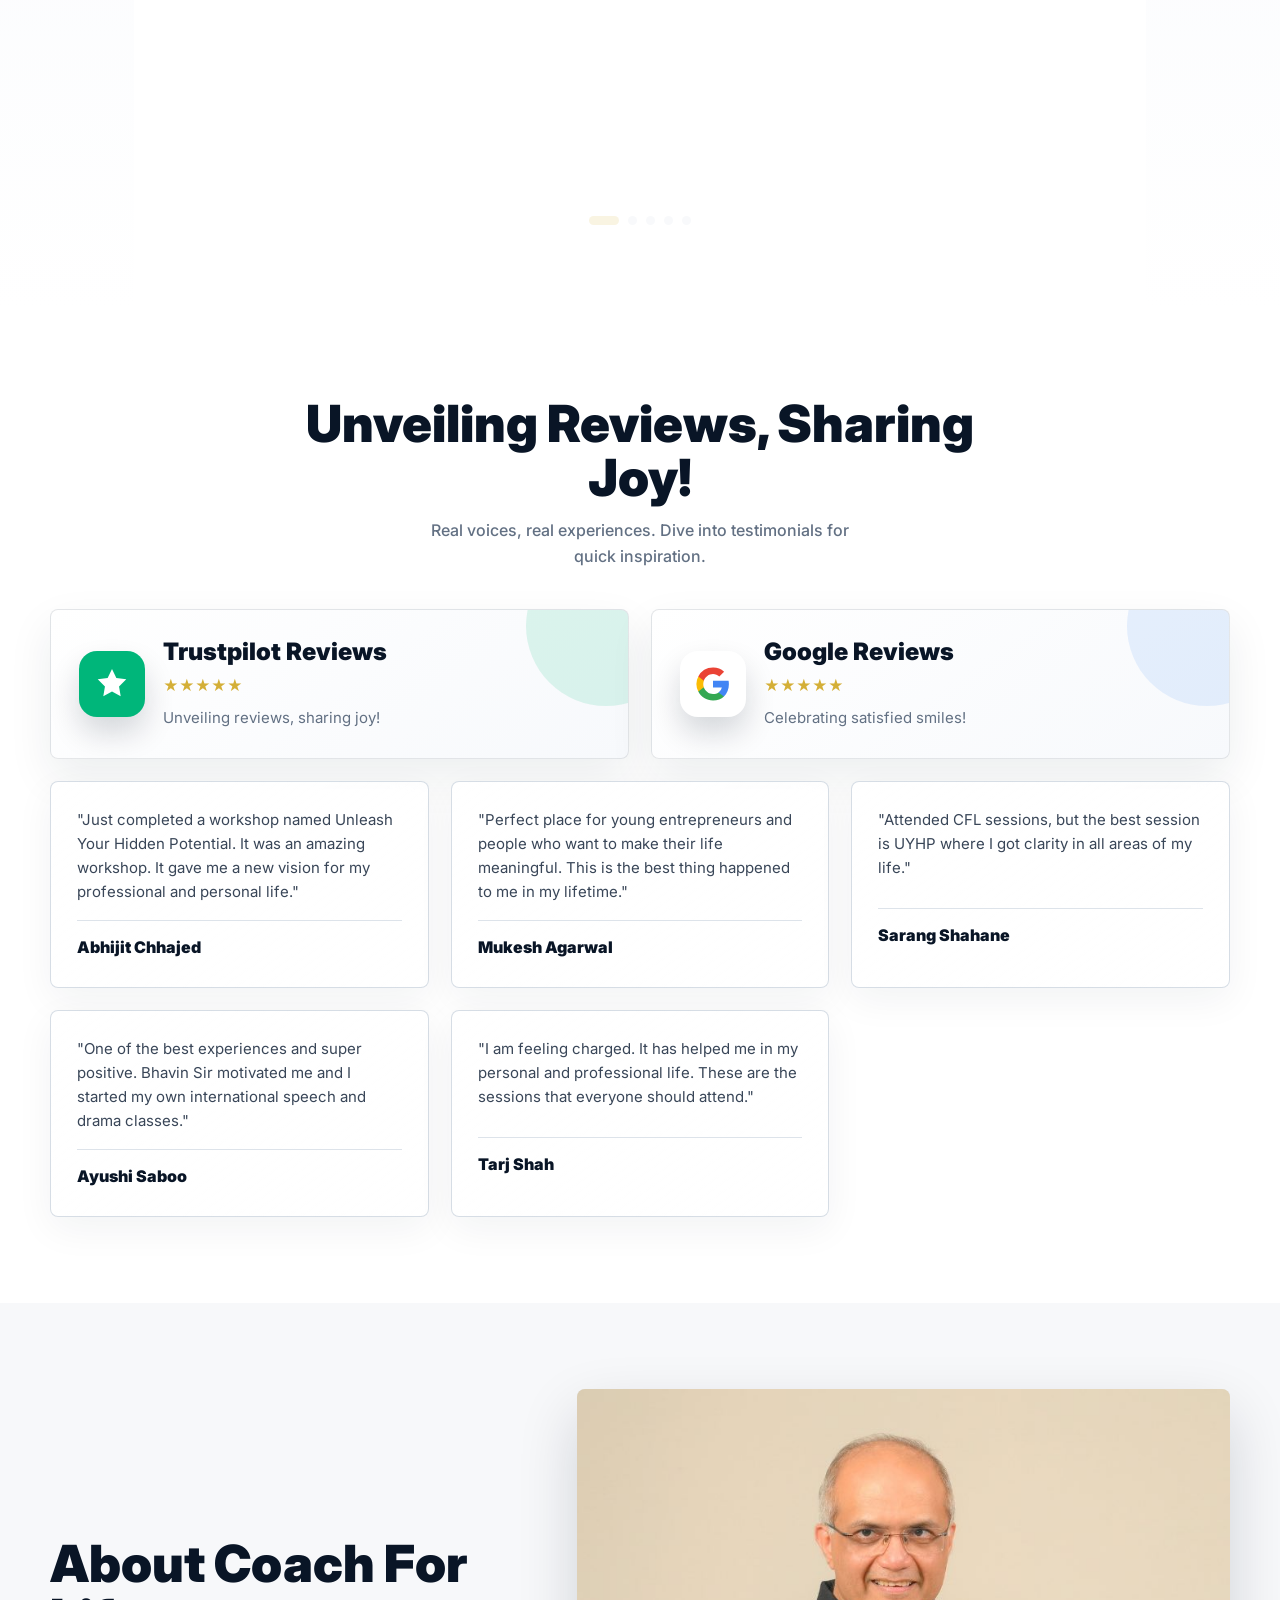
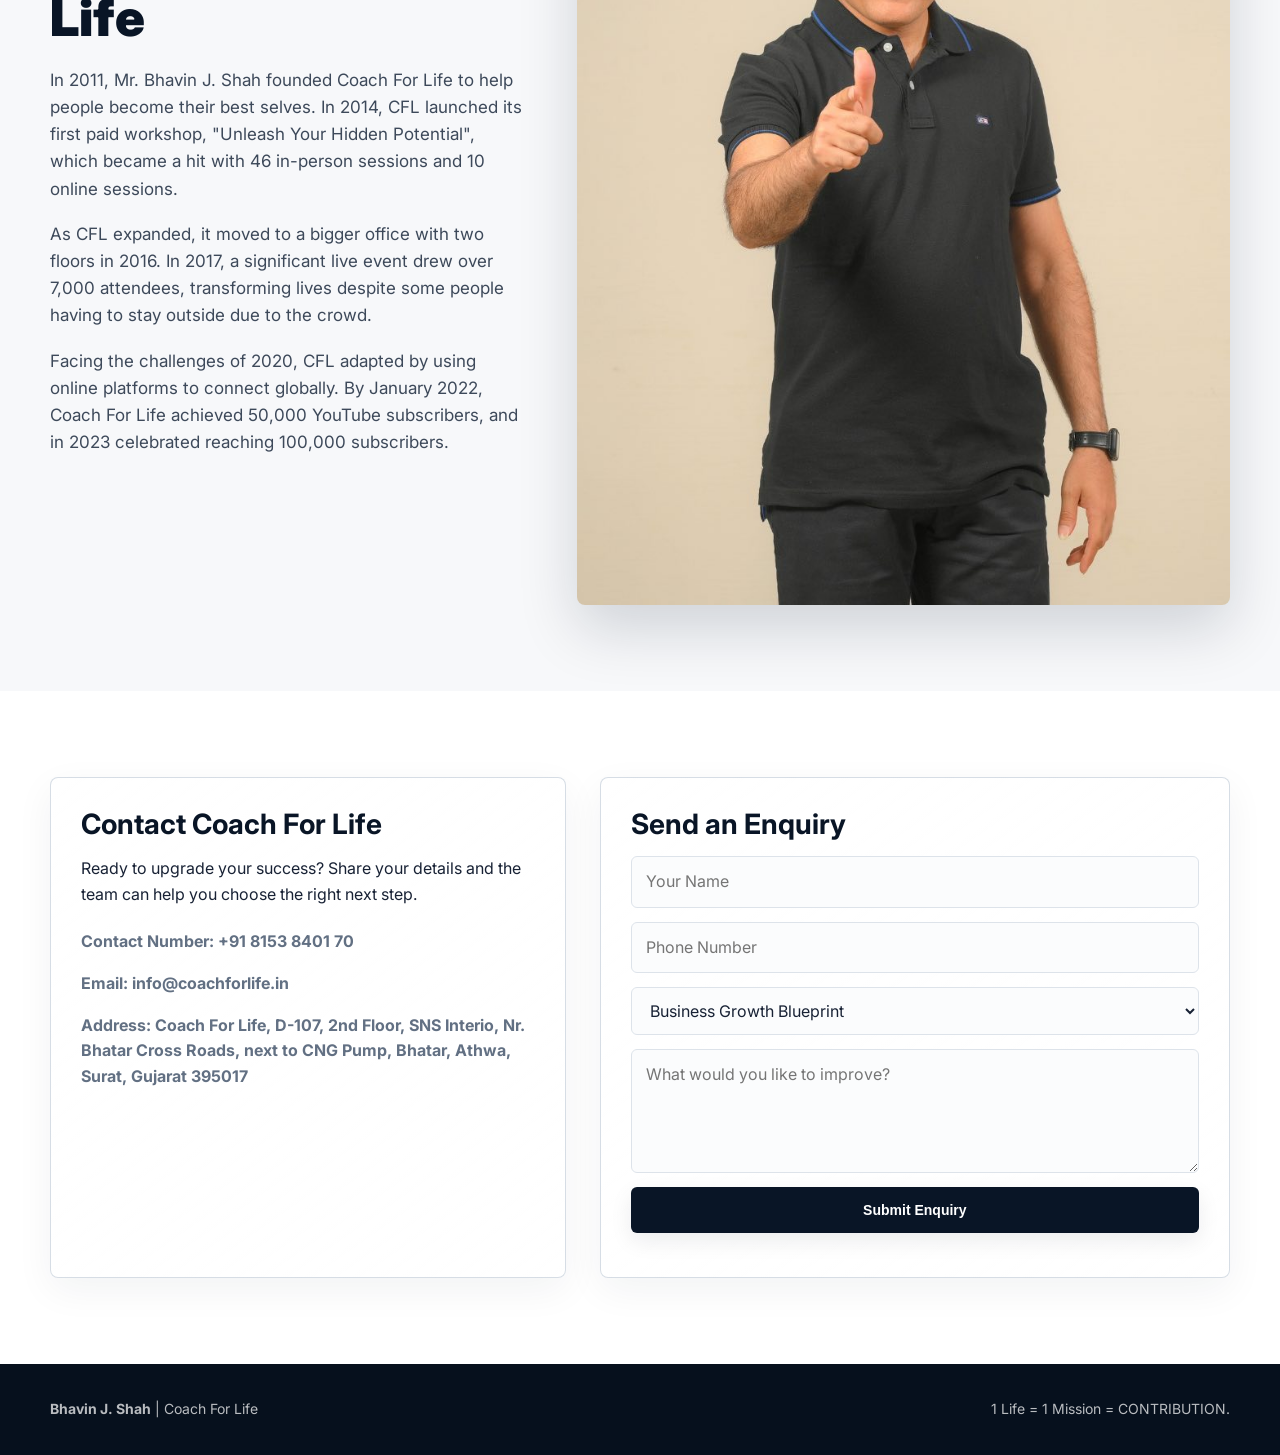
==== commit 2fff49a7: "Add Savjikaka podcast to carousel" ====
--- a/index.html
+++ b/index.html
@@ -1298,6 +1298,7 @@
     };
 
     let podcastItems = [
+      { title: 'Podcast with Padmashri Shri Savjikaka Dholakia', url: 'https://youtu.be/32IZ_iAluG4', thumbnail: 'https://i.ytimg.com/vi/32IZ_iAluG4/maxresdefault.jpg' },
       { title: 'Ideas Are Useless Without Action | Why Most People Never Succeed', url: 'https://youtu.be/dvGVoFUBDoc?si=yLIE9RItPM6YRf7u', thumbnail: 'assets/podcasts/podcast-1.jpg' },
       { title: 'Job vs Business: Zero se Crore ka Safar', url: 'https://youtu.be/On1LsOX151A?si=lZg20AqEdB7qgznM', thumbnail: 'assets/podcasts/podcast-2.jpg' },
       { title: 'Master Business Growth, Leadership & Team Success', url: 'https://youtu.be/rNdhHpF4WMY?si=vwerDHqXcDFp0SQO', thumbnail: 'assets/podcasts/podcast-3.jpg' },
@@ -1479,7 +1480,9 @@
         }
 
         if (Array.isArray(content.podcasts) && content.podcasts.length) {
-          setPodcastItems(content.podcasts);
+          const featuredPodcast = podcastItems[0];
+          const remainingPodcasts = content.podcasts.filter((item) => item && item.url !== featuredPodcast.url);
+          setPodcastItems([featuredPodcast, ...remainingPodcasts]);
         }
 
         if (Array.isArray(content.testimonials) && content.testimonials.length) {
